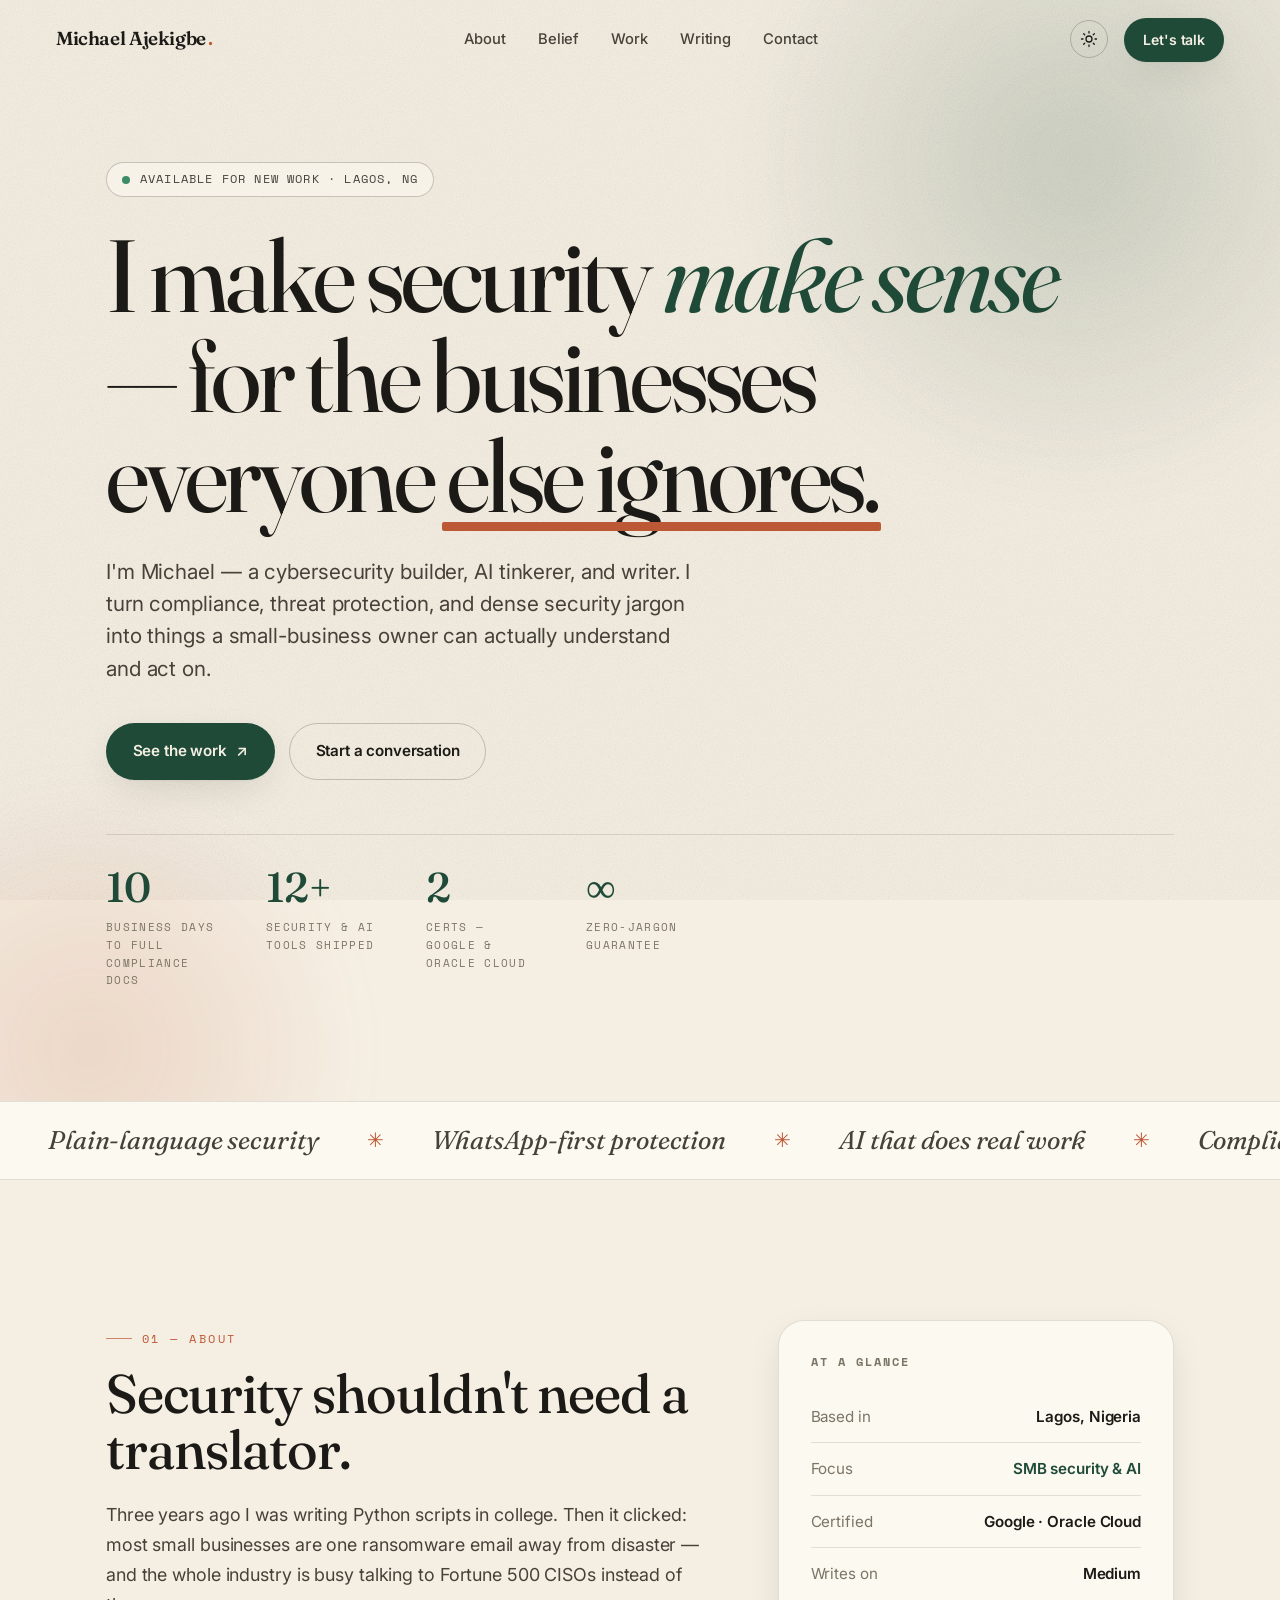
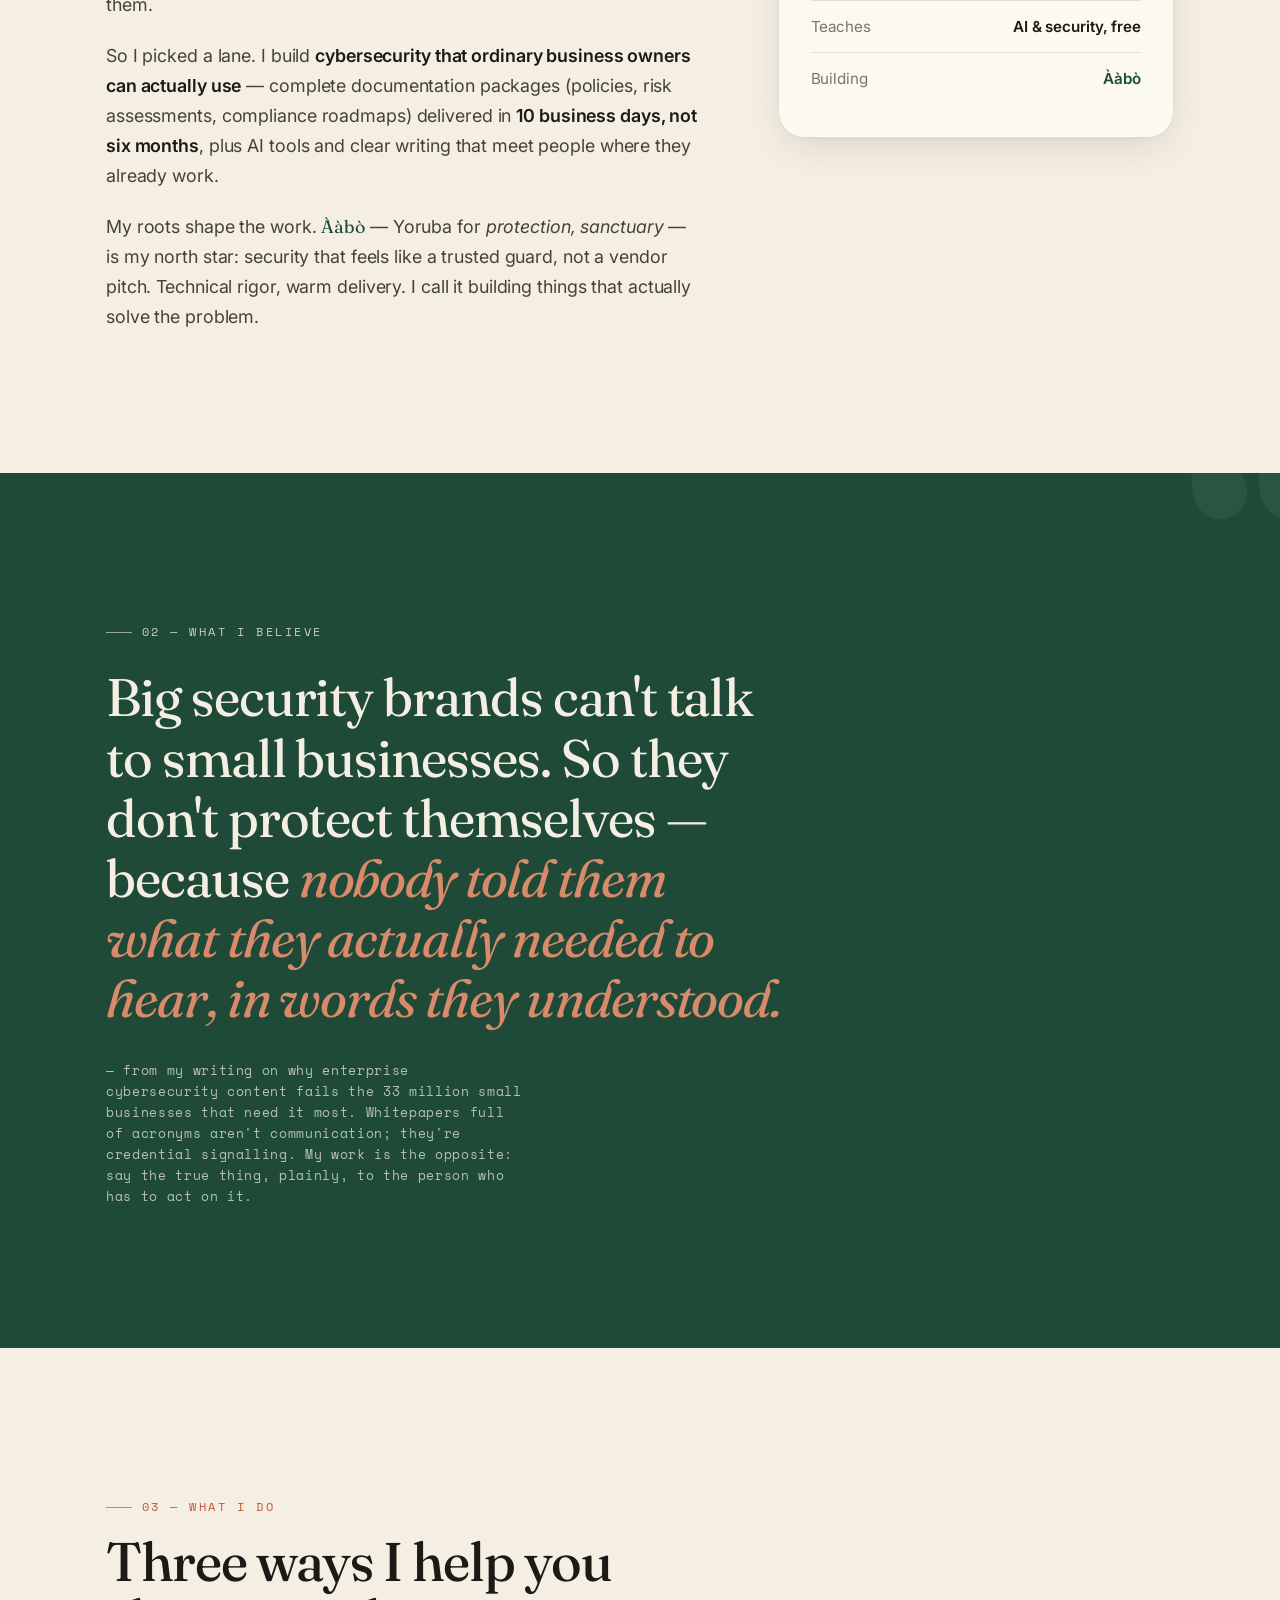
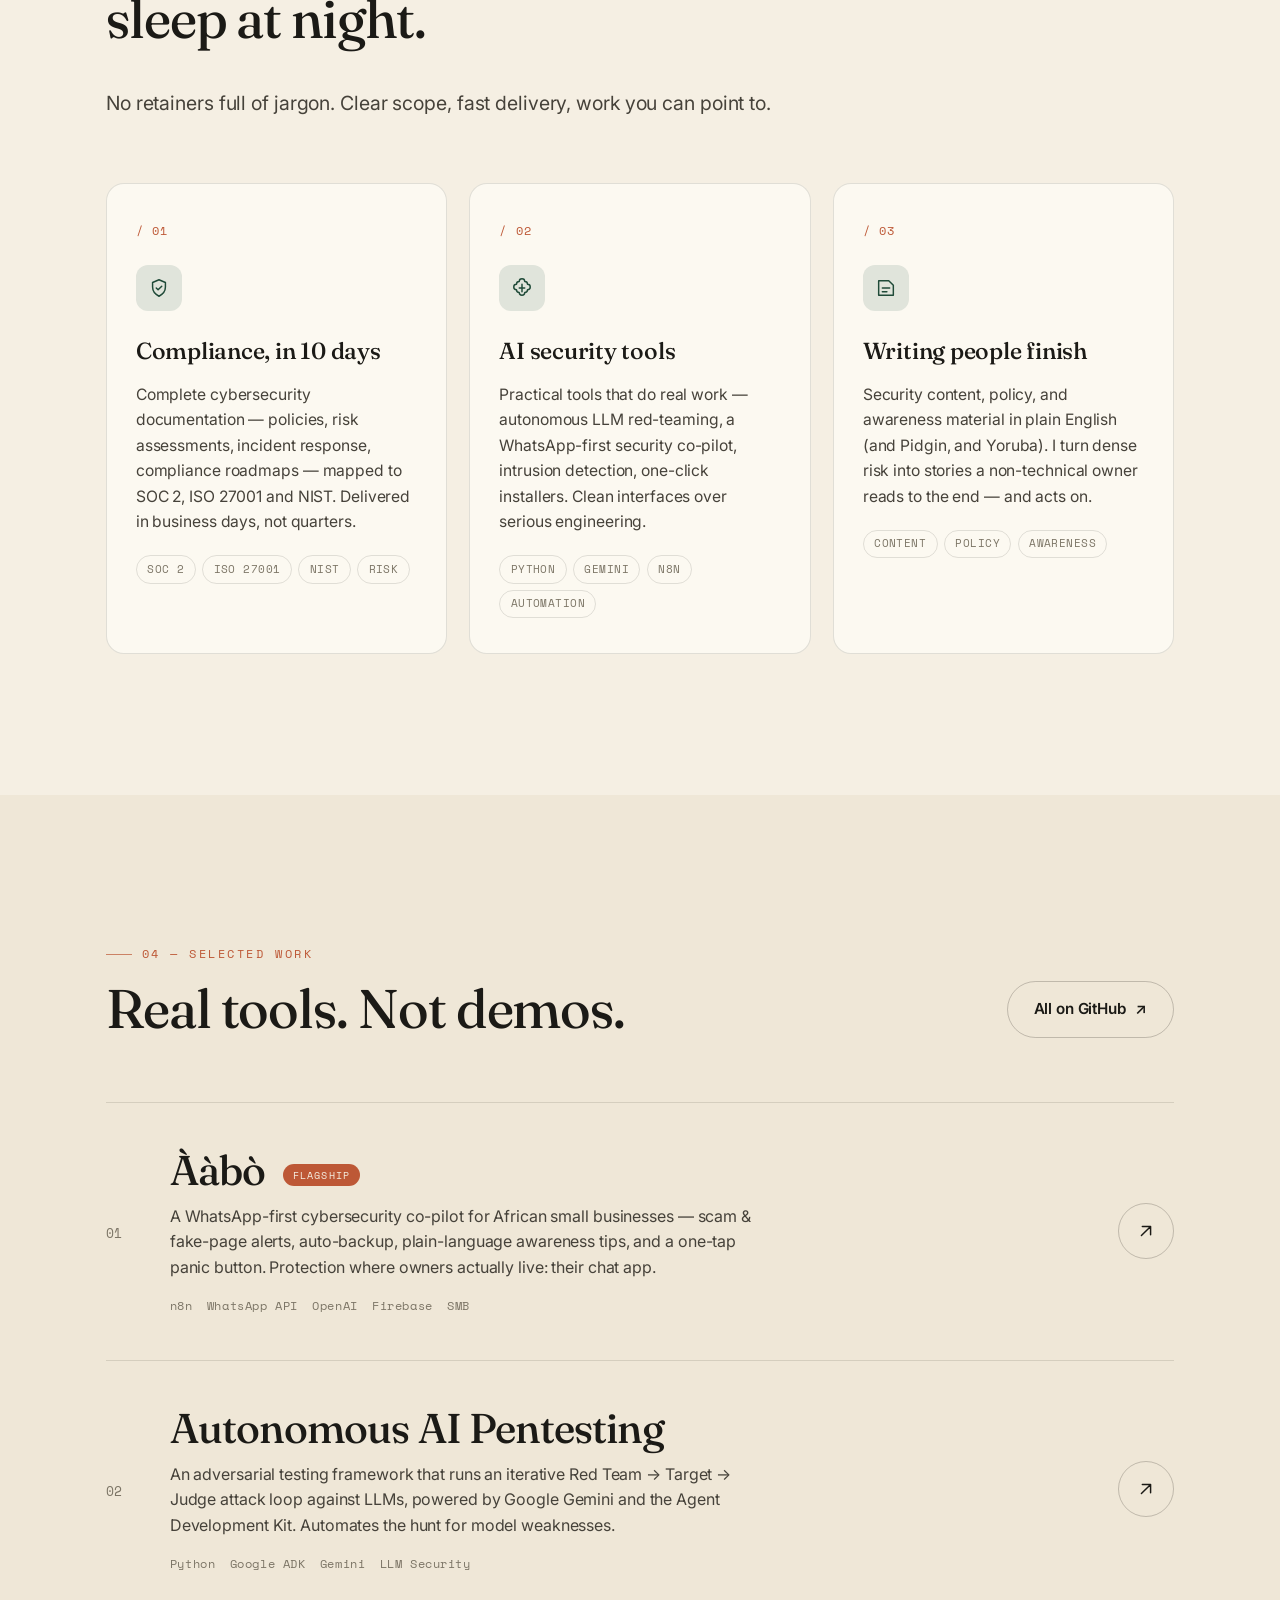
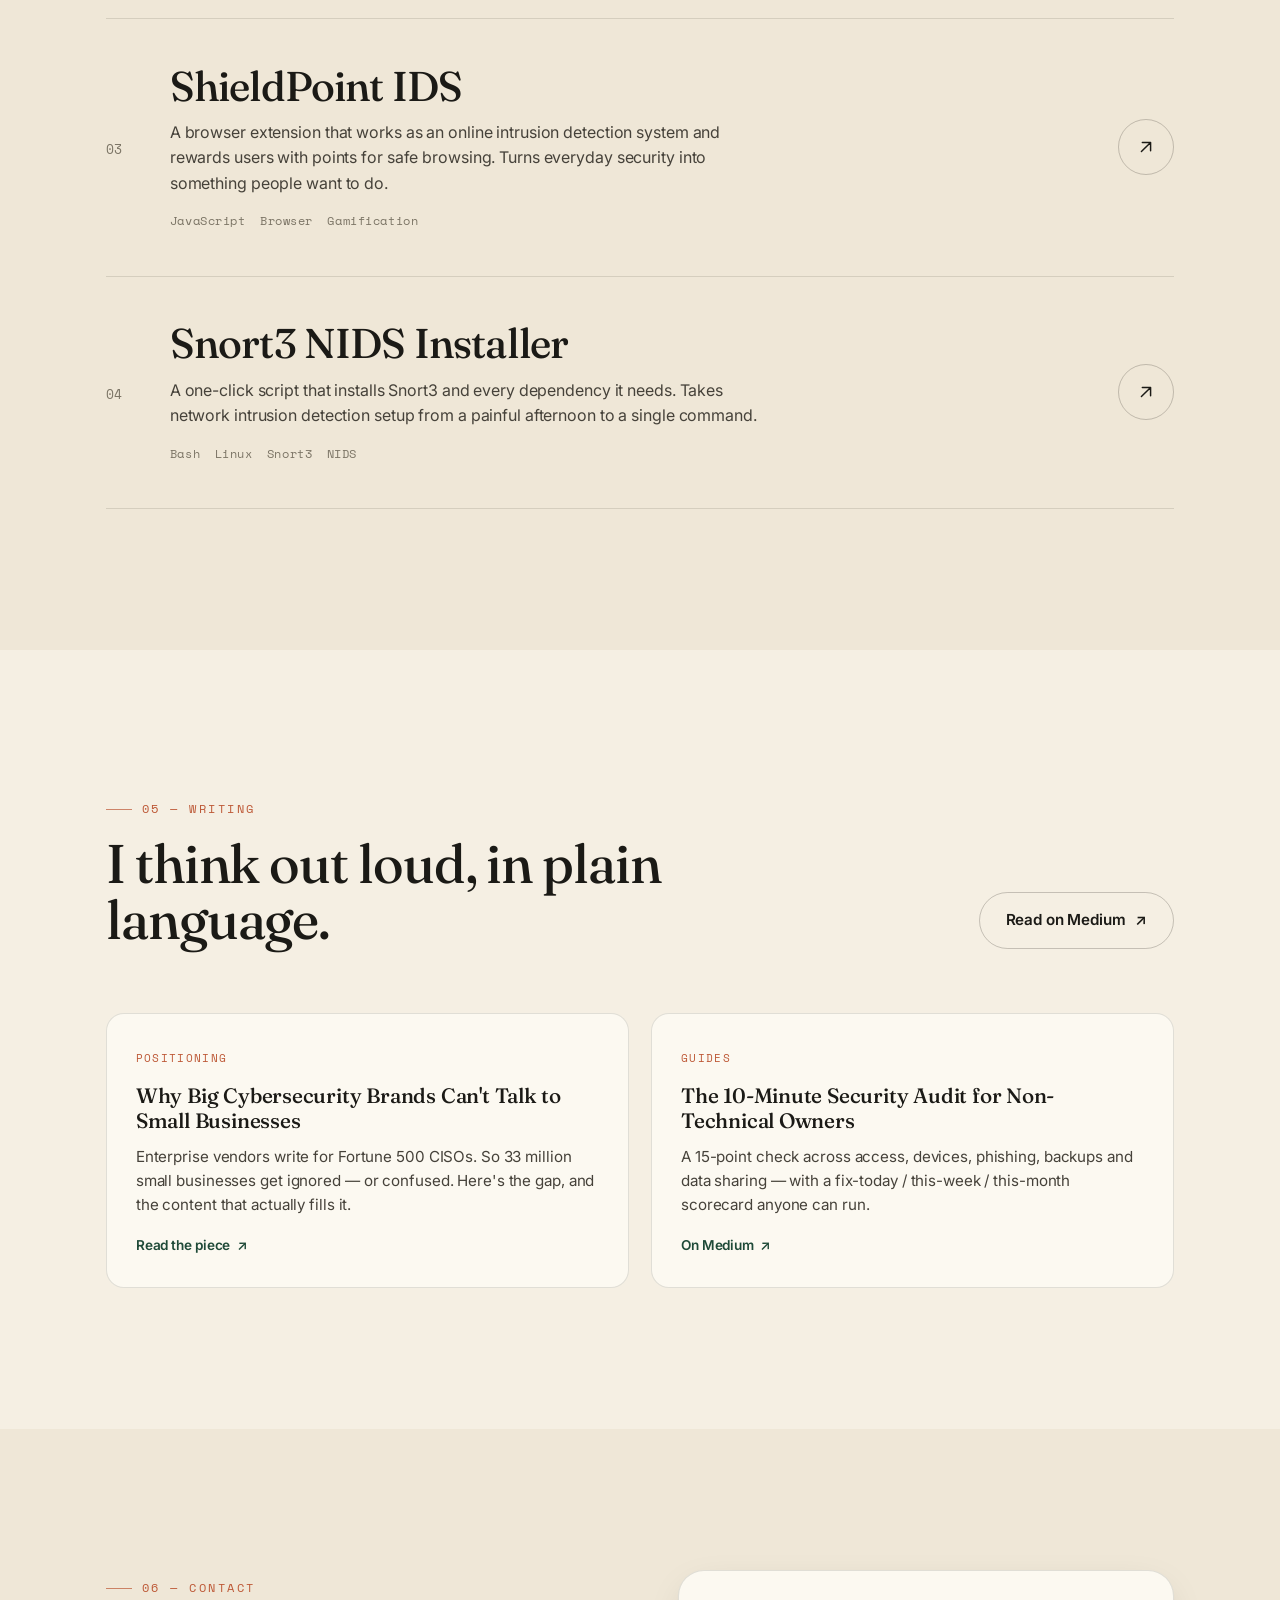
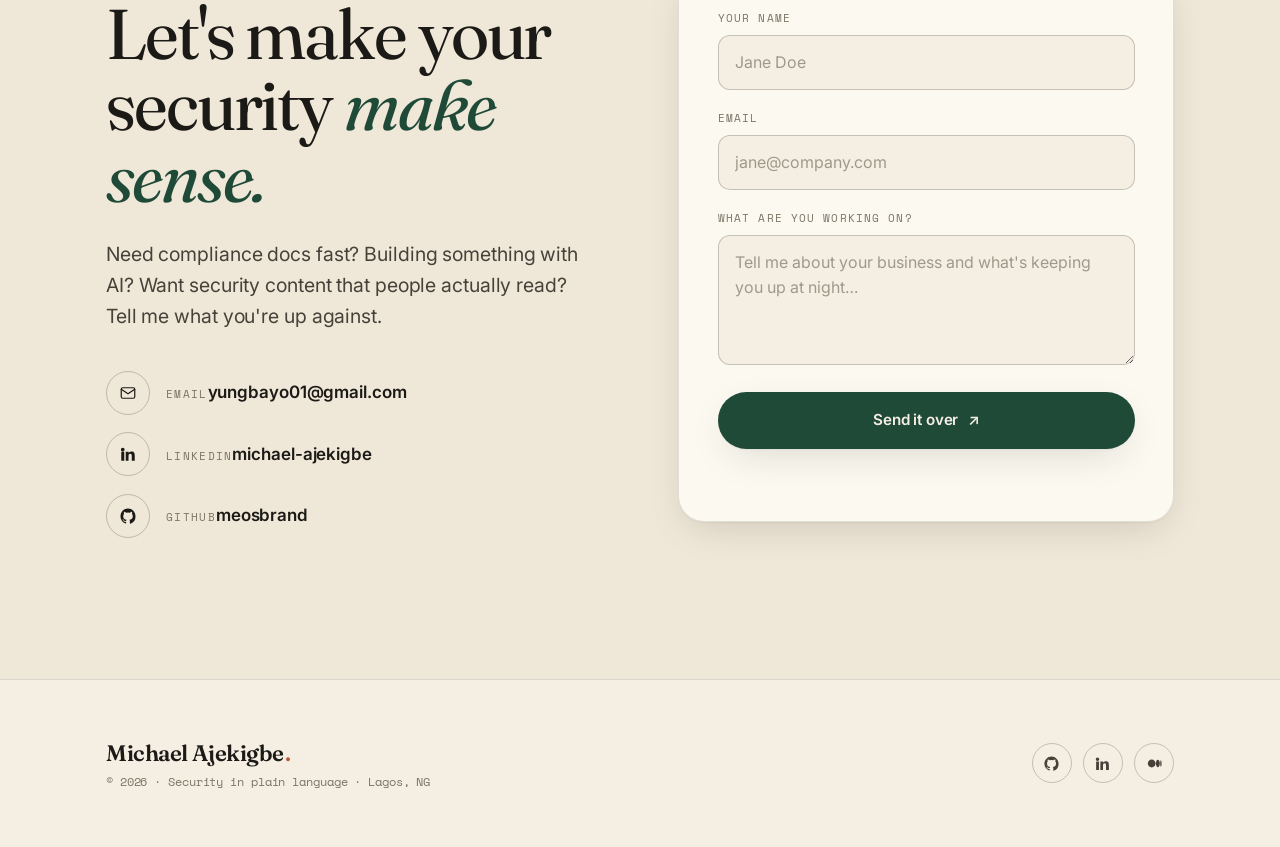
==== index.html @ 023e8a2b "Redesign: warm editorial "security in plain language" Rebuild the portfolio around real positioning " ====
<!DOCTYPE html>
<html lang="en">
<head>
    <meta charset="utf-8"/>
    <meta name="viewport" content="width=device-width, initial-scale=1.0"/>
    <title>Michael Ajekigbe — Cybersecurity in plain language</title>
    <meta name="description" content="Michael Ajekigbe makes cybersecurity make sense for the small businesses big vendors ignore. Compliance in 10 days, AI security tools, and security writing people actually read."/>
    <meta name="author" content="Michael Ajekigbe"/>

    <meta property="og:type" content="website"/>
    <meta property="og:title" content="Michael Ajekigbe — Cybersecurity in plain language"/>
    <meta property="og:description" content="I make security make sense for the businesses big vendors ignore — compliance, AI tools, and writing without the jargon."/>

    <link rel="icon" type="image/svg+xml" href="favicon.svg"/>
    <link rel="preconnect" href="https://fonts.googleapis.com"/>
    <link rel="preconnect" href="https://fonts.gstatic.com" crossorigin/>
    <link href="https://fonts.googleapis.com/css2?family=Fraunces:ital,opsz,wght@0,9..144,400..600;1,9..144,400..600&family=Inter:wght@400;500;600;700&family=Space+Mono:wght@400;700&display=swap" rel="stylesheet"/>
    <link rel="stylesheet" href="index.css"/>
</head>
<body>

<div class="progress" id="progress"></div>

<!-- ================= NAV ================= -->
<header class="nav" id="nav">
    <a class="brand" href="#top">Michael Ajekigbe<span class="dot">.</span></a>

    <nav class="nav-links">
        <a href="#about">About</a>
        <a href="#belief">Belief</a>
        <a href="#work">Work</a>
        <a href="#writing">Writing</a>
        <a href="#contact">Contact</a>
    </nav>

    <div class="nav-right">
        <button class="theme-toggle" id="themeToggle" aria-label="Toggle color theme">
            <svg class="sun" viewBox="0 0 24 24" fill="none" stroke="currentColor" stroke-width="1.7" stroke-linecap="round"><circle cx="12" cy="12" r="4"/><path d="M12 2v2M12 20v2M4.9 4.9l1.4 1.4M17.7 17.7l1.4 1.4M2 12h2M20 12h2M4.9 19.1l1.4-1.4M17.7 6.3l1.4-1.4"/></svg>
            <svg class="moon" viewBox="0 0 24 24" fill="none" stroke="currentColor" stroke-width="1.7" stroke-linecap="round" stroke-linejoin="round"><path d="M21 12.8A9 9 0 1 1 11.2 3a7 7 0 0 0 9.8 9.8z"/></svg>
        </button>
        <a class="btn btn--primary nav-cta" href="#contact">Let's talk</a>
        <button class="burger" id="burger" aria-label="Open menu">
            <svg viewBox="0 0 24 24" fill="none" stroke="currentColor" stroke-width="1.8" stroke-linecap="round"><path d="M4 7h16M4 12h16M4 17h16"/></svg>
        </button>
    </div>
</header>

<!-- ================= MOBILE MENU ================= -->
<div class="mobile-menu" id="mobileMenu">
    <div class="mm-top">
        <span class="brand">Michael Ajekigbe<span class="dot">.</span></span>
        <button class="close-menu" id="closeMenu" aria-label="Close menu">
            <svg viewBox="0 0 24 24" fill="none" stroke="currentColor" stroke-width="1.8" stroke-linecap="round"><path d="M6 6l12 12M18 6L6 18"/></svg>
        </button>
    </div>
    <nav>
        <a href="#about"><span class="n">01</span> About</a>
        <a href="#belief"><span class="n">02</span> Belief</a>
        <a href="#work"><span class="n">03</span> Work</a>
        <a href="#writing"><span class="n">04</span> Writing</a>
        <a href="#contact"><span class="n">05</span> Contact</a>
    </nav>
    <div class="mm-foot">
        <a href="https://github.com/meosbrand" target="_blank" rel="noopener">GitHub</a>
        <a href="https://www.linkedin.com/in/michael-ajekigbe/" target="_blank" rel="noopener">LinkedIn</a>
        <a href="https://medium.com/@yungbayo01" target="_blank" rel="noopener">Medium</a>
    </div>
</div>

<main id="top">

    <!-- ================= HERO ================= -->
    <section class="hero">
        <div class="hero-glow"></div>
        <div class="hero-glow two"></div>
        <div class="wrap">
            <span class="hero-badge reveal in"><span class="live"></span> Available for new work · Lagos, NG</span>

            <h1 class="reveal in d1">
                I make security <em>make&nbsp;sense</em> — for the businesses everyone <span class="u">else ignores.</span>
            </h1>

            <p class="hero-sub reveal in d2">
                I'm Michael — a cybersecurity builder, AI tinkerer, and writer. I turn
                compliance, threat protection, and dense security jargon into things a
                small-business owner can actually understand and act on.
            </p>

            <div class="hero-actions reveal in d3">
                <a class="btn btn--primary" href="#work">See the work <span class="ar">↗</span></a>
                <a class="btn btn--ghost" href="#contact">Start a conversation</a>
            </div>

            <div class="hero-meta reveal in d4">
                <div class="stat"><div class="num">10</div><div class="lbl">Business days to full compliance docs</div></div>
                <div class="stat"><div class="num">12+</div><div class="lbl">Security &amp; AI tools shipped</div></div>
                <div class="stat"><div class="num">2</div><div class="lbl">Certs — Google &amp; Oracle Cloud</div></div>
                <div class="stat"><div class="num">∞</div><div class="lbl">Zero-jargon guarantee</div></div>
            </div>
        </div>
    </section>

    <!-- ================= MARQUEE ================= -->
    <div class="marquee" aria-hidden="true">
        <div class="marquee-track">
            <span>Plain-language security</span>
            <span>WhatsApp-first protection</span>
            <span>AI that does real work</span>
            <span>Compliance without the fear</span>
            <span>Built for the hustle</span>
            <span>Plain-language security</span>
            <span>WhatsApp-first protection</span>
            <span>AI that does real work</span>
            <span>Compliance without the fear</span>
            <span>Built for the hustle</span>
        </div>
    </div>

    <!-- ================= ABOUT ================= -->
    <section class="section" id="about">
        <div class="wrap">
            <div class="about-grid">
                <div class="about-body reveal">
                    <span class="eyebrow">01 — About</span>
                    <h2 class="h-sec">Security shouldn't need a translator.</h2>
                    <p>
                        Three years ago I was writing Python scripts in college. Then it clicked:
                        most small businesses are one ransomware email away from disaster — and
                        the whole industry is busy talking to Fortune 500 CISOs instead of them.
                    </p>
                    <p>
                        So I picked a lane. I build <strong>cybersecurity that ordinary business
                        owners can actually use</strong> — complete documentation packages
                        (policies, risk assessments, compliance roadmaps) delivered in
                        <strong>10 business days, not six months</strong>, plus AI tools and clear
                        writing that meet people where they already work.
                    </p>
                    <p>
                        My roots shape the work. <span class="drop text-green">Ààbò</span> — Yoruba for
                        <em>protection, sanctuary</em> — is my north star: security that feels like a
                        trusted guard, not a vendor pitch. Technical rigor, warm delivery. I call it
                        building things that actually solve the problem.
                    </p>
                </div>

                <aside class="about-card reveal d1">
                    <h3>At a glance</h3>
                    <ul>
                        <li><span class="k">Based in</span><span class="v">Lagos, Nigeria</span></li>
                        <li><span class="k">Focus</span><span class="v accent">SMB security &amp; AI</span></li>
                        <li><span class="k">Certified</span><span class="v">Google · Oracle Cloud</span></li>
                        <li><span class="k">Writes on</span><span class="v">Medium</span></li>
                        <li><span class="k">Teaches</span><span class="v">AI &amp; security, free</span></li>
                        <li><span class="k">Building</span><span class="v accent">Ààbò</span></li>
                    </ul>
                </aside>
            </div>
        </div>
    </section>

    <!-- ================= BELIEF / MANIFESTO ================= -->
    <section class="section manifesto" id="belief">
        <span class="mark" aria-hidden="true">“</span>
        <div class="wrap reveal">
            <span class="eyebrow">02 — What I believe</span>
            <blockquote>
                Big security brands can't talk to small businesses. So they don't
                protect themselves — because <em>nobody told them what they actually
                needed to hear, in words they understood.</em>
            </blockquote>
            <p class="attrib">
                — from my writing on why enterprise cybersecurity content fails the 33 million
                small businesses that need it most. Whitepapers full of acronyms aren't
                communication; they're credential signalling. My work is the opposite: say the
                true thing, plainly, to the person who has to act on it.
            </p>
        </div>
    </section>

    <!-- ================= SERVICES ================= -->
    <section class="section" id="services">
        <div class="wrap">
            <div class="sec-head reveal">
                <div>
                    <span class="eyebrow">03 — What I do</span>
                    <h2 class="h-sec">Three ways I help you sleep at night.</h2>
                </div>
                <p class="lead">No retainers full of jargon. Clear scope, fast delivery, work you can point to.</p>
            </div>

            <div class="services">
                <article class="svc reveal">
                    <span class="idx">/ 01</span>
                    <div class="ic"><svg viewBox="0 0 24 24" fill="none" stroke="currentColor" stroke-width="1.6" stroke-linecap="round" stroke-linejoin="round"><path d="M12 3l7 3v5c0 4.5-3 8-7 10-4-2-7-5.5-7-10V6z"/><path d="M9 12l2 2 4-4"/></svg></div>
                    <h3>Compliance, in 10 days</h3>
                    <p>Complete cybersecurity documentation — policies, risk assessments, incident response, compliance roadmaps — mapped to SOC 2, ISO 27001 and NIST. Delivered in business days, not quarters.</p>
                    <div class="tags"><span class="tag">SOC 2</span><span class="tag">ISO 27001</span><span class="tag">NIST</span><span class="tag">Risk</span></div>
                </article>

                <article class="svc reveal d1">
                    <span class="idx">/ 02</span>
                    <div class="ic"><svg viewBox="0 0 24 24" fill="none" stroke="currentColor" stroke-width="1.6" stroke-linecap="round" stroke-linejoin="round"><path d="M12 2a3 3 0 0 0-3 3 3 3 0 0 0-3 3 3 3 0 0 0 0 6 3 3 0 0 0 3 3 3 3 0 0 0 6 0 3 3 0 0 0 3-3 3 3 0 0 0 0-6 3 3 0 0 0-3-3 3 3 0 0 0-3-3z"/><path d="M12 8v8M9 12h6"/></svg></div>
                    <h3>AI security tools</h3>
                    <p>Practical tools that do real work — autonomous LLM red-teaming, a WhatsApp-first security co-pilot, intrusion detection, one-click installers. Clean interfaces over serious engineering.</p>
                    <div class="tags"><span class="tag">Python</span><span class="tag">Gemini</span><span class="tag">n8n</span><span class="tag">Automation</span></div>
                </article>

                <article class="svc reveal d2">
                    <span class="idx">/ 03</span>
                    <div class="ic"><svg viewBox="0 0 24 24" fill="none" stroke="currentColor" stroke-width="1.6" stroke-linecap="round" stroke-linejoin="round"><path d="M4 4h11l5 5v11a0 0 0 0 1 0 0H4z"/><path d="M8 12h8M8 16h5"/></svg></div>
                    <h3>Writing people finish</h3>
                    <p>Security content, policy, and awareness material in plain English (and Pidgin, and Yoruba). I turn dense risk into stories a non-technical owner reads to the end — and acts on.</p>
                    <div class="tags"><span class="tag">Content</span><span class="tag">Policy</span><span class="tag">Awareness</span></div>
                </article>
            </div>
        </div>
    </section>

    <!-- ================= WORK ================= -->
    <section class="section section--alt" id="work">
        <div class="wrap">
            <div class="sec-head reveal">
                <div>
                    <span class="eyebrow">04 — Selected work</span>
                    <h2 class="h-sec">Real tools. Not demos.</h2>
                </div>
                <a class="btn btn--ghost" href="https://github.com/meosbrand" target="_blank" rel="noopener">All on GitHub <span class="ar">↗</span></a>
            </div>

            <div class="work-list">
                <a class="work reveal" href="https://github.com/meosbrand/Aabo" target="_blank" rel="noopener">
                    <div class="w-idx">01</div>
                    <div>
                        <div class="w-title">Ààbò <span class="flag">Flagship</span></div>
                        <p class="w-desc">A WhatsApp-first cybersecurity co-pilot for African small businesses — scam &amp; fake-page alerts, auto-backup, plain-language awareness tips, and a one-tap panic button. Protection where owners actually live: their chat app.</p>
                        <div class="w-tech"><span>n8n</span><span>WhatsApp API</span><span>OpenAI</span><span>Firebase</span><span>SMB</span></div>
                    </div>
                    <div class="w-go"><svg viewBox="0 0 24 24" fill="none" stroke="currentColor" stroke-width="1.6" stroke-linecap="round" stroke-linejoin="round"><path d="M7 17L17 7M8 7h9v9"/></svg></div>
                </a>

                <a class="work reveal" href="https://github.com/meosbrand/autonomous-ai-pentesting-tool" target="_blank" rel="noopener">
                    <div class="w-idx">02</div>
                    <div>
                        <div class="w-title">Autonomous AI Pentesting</div>
                        <p class="w-desc">An adversarial testing framework that runs an iterative Red Team → Target → Judge attack loop against LLMs, powered by Google Gemini and the Agent Development Kit. Automates the hunt for model weaknesses.</p>
                        <div class="w-tech"><span>Python</span><span>Google ADK</span><span>Gemini</span><span>LLM Security</span></div>
                    </div>
                    <div class="w-go"><svg viewBox="0 0 24 24" fill="none" stroke="currentColor" stroke-width="1.6" stroke-linecap="round" stroke-linejoin="round"><path d="M7 17L17 7M8 7h9v9"/></svg></div>
                </a>

                <a class="work reveal" href="https://github.com/meosbrand/ShieldPoint" target="_blank" rel="noopener">
                    <div class="w-idx">03</div>
                    <div>
                        <div class="w-title">ShieldPoint IDS</div>
                        <p class="w-desc">A browser extension that works as an online intrusion detection system and rewards users with points for safe browsing. Turns everyday security into something people want to do.</p>
                        <div class="w-tech"><span>JavaScript</span><span>Browser</span><span>Gamification</span></div>
                    </div>
                    <div class="w-go"><svg viewBox="0 0 24 24" fill="none" stroke="currentColor" stroke-width="1.6" stroke-linecap="round" stroke-linejoin="round"><path d="M7 17L17 7M8 7h9v9"/></svg></div>
                </a>

                <a class="work reveal" href="https://github.com/meosbrand/Snort3-installer-NIDS-" target="_blank" rel="noopener">
                    <div class="w-idx">04</div>
                    <div>
                        <div class="w-title">Snort3 NIDS Installer</div>
                        <p class="w-desc">A one-click script that installs Snort3 and every dependency it needs. Takes network intrusion detection setup from a painful afternoon to a single command.</p>
                        <div class="w-tech"><span>Bash</span><span>Linux</span><span>Snort3</span><span>NIDS</span></div>
                    </div>
                    <div class="w-go"><svg viewBox="0 0 24 24" fill="none" stroke="currentColor" stroke-width="1.6" stroke-linecap="round" stroke-linejoin="round"><path d="M7 17L17 7M8 7h9v9"/></svg></div>
                </a>
            </div>
        </div>
    </section>

    <!-- ================= WRITING ================= -->
    <section class="section" id="writing">
        <div class="wrap">
            <div class="sec-head reveal">
                <div>
                    <span class="eyebrow">05 — Writing</span>
                    <h2 class="h-sec">I think out loud, in plain language.</h2>
                </div>
                <a class="btn btn--ghost" href="https://medium.com/@yungbayo01" target="_blank" rel="noopener">Read on Medium <span class="ar">↗</span></a>
            </div>

            <div class="writing">
                <a class="post reveal" href="https://medium.com/@yungbayo01" target="_blank" rel="noopener">
                    <span class="cat">Positioning</span>
                    <h3>Why Big Cybersecurity Brands Can't Talk to Small Businesses</h3>
                    <p>Enterprise vendors write for Fortune 500 CISOs. So 33 million small businesses get ignored — or confused. Here's the gap, and the content that actually fills it.</p>
                    <span class="more">Read the piece <span class="ar">↗</span></span>
                </a>

                <a class="post reveal d1" href="https://medium.com/@yungbayo01" target="_blank" rel="noopener">
                    <span class="cat">Guides</span>
                    <h3>The 10-Minute Security Audit for Non-Technical Owners</h3>
                    <p>A 15-point check across access, devices, phishing, backups and data sharing — with a fix-today / this-week / this-month scorecard anyone can run.</p>
                    <span class="more">On Medium <span class="ar">↗</span></span>
                </a>
            </div>
        </div>
    </section>

    <!-- ================= CONTACT ================= -->
    <section class="section section--alt contact" id="contact">
        <div class="wrap">
            <div class="contact-grid">
                <div class="reveal">
                    <span class="eyebrow">06 — Contact</span>
                    <h2>Let's make your security <em>make sense.</em></h2>
                    <p class="lead">Need compliance docs fast? Building something with AI? Want security content that people actually read? Tell me what you're up against.</p>

                    <div class="contact-links">
                        <a href="mailto:yungbayo01@gmail.com">
                            <span class="ic"><svg viewBox="0 0 24 24" fill="none" stroke="currentColor" stroke-width="1.6" stroke-linecap="round" stroke-linejoin="round"><rect x="3" y="5" width="18" height="14" rx="2"/><path d="M3 7l9 6 9-6"/></svg></span>
                            <span class="meta"><span class="k">Email</span><span class="v">yungbayo01@gmail.com</span></span>
                        </a>
                        <a href="https://www.linkedin.com/in/michael-ajekigbe/" target="_blank" rel="noopener">
                            <span class="ic"><svg viewBox="0 0 24 24" fill="currentColor"><path d="M4.98 3.5a2.5 2.5 0 1 1 0 5 2.5 2.5 0 0 1 0-5zM3 9h4v12H3zM9 9h3.8v1.7h.05c.53-1 1.83-2.05 3.77-2.05C20.5 8.65 21 11 21 14.1V21h-4v-6.1c0-1.45-.03-3.3-2-3.3-2 0-2.3 1.57-2.3 3.2V21H9z"/></svg></span>
                            <span class="meta"><span class="k">LinkedIn</span><span class="v">michael-ajekigbe</span></span>
                        </a>
                        <a href="https://github.com/meosbrand" target="_blank" rel="noopener">
                            <span class="ic"><svg viewBox="0 0 24 24" fill="currentColor"><path d="M12 2C6.48 2 2 6.58 2 12.25c0 4.53 2.87 8.37 6.84 9.73.5.1.68-.22.68-.49v-1.7c-2.78.62-3.37-1.22-3.37-1.22-.46-1.18-1.11-1.5-1.11-1.5-.91-.64.07-.62.07-.62 1 .07 1.53 1.06 1.53 1.06.9 1.57 2.35 1.12 2.92.86.09-.66.35-1.12.63-1.38-2.22-.26-4.55-1.14-4.55-5.06 0-1.12.39-2.03 1.03-2.75-.1-.26-.45-1.3.1-2.71 0 0 .84-.28 2.75 1.05a9.4 9.4 0 0 1 5 0c1.91-1.33 2.75-1.05 2.75-1.05.55 1.41.2 2.45.1 2.71.64.72 1.03 1.63 1.03 2.75 0 3.93-2.34 4.79-4.57 5.05.36.32.68.94.68 1.9v2.82c0 .27.18.6.69.49A10.26 10.26 0 0 0 22 12.25C22 6.58 17.52 2 12 2z"/></svg></span>
                            <span class="meta"><span class="k">GitHub</span><span class="v">meosbrand</span></span>
                        </a>
                    </div>
                </div>

                <form class="form reveal d1" id="contactForm" action="https://formsubmit.co/yungbayo01@gmail.com" method="POST">
                    <input type="hidden" name="_captcha" value="false"/>
                    <input type="hidden" name="_template" value="table"/>
                    <input type="hidden" name="_subject" value="New message from your portfolio"/>
                    <input type="text" name="_honey" class="hp" tabindex="-1" autocomplete="off"/>

                    <div class="field">
                        <label for="name">Your name</label>
                        <input id="name" name="name" type="text" placeholder="Jane Doe" required/>
                    </div>
                    <div class="field">
                        <label for="email">Email</label>
                        <input id="email" name="email" type="email" placeholder="jane@company.com" required/>
                    </div>
                    <div class="field">
                        <label for="message">What are you working on?</label>
                        <textarea id="message" name="message" placeholder="Tell me about your business and what's keeping you up at night…" required></textarea>
                    </div>
                    <button class="btn btn--primary" type="submit">Send it over <span class="ar">↗</span></button>
                    <p class="form-status" id="formStatus"></p>
                </form>
            </div>
        </div>
    </section>
</main>

<!-- ================= FOOTER ================= -->
<footer class="footer">
    <div class="wrap footer-grid">
        <div>
            <a class="brand" href="#top">Michael Ajekigbe<span class="dot">.</span></a>
            <p class="copy">© 2026 · Security in plain language · Lagos, NG</p>
        </div>
        <div class="socials">
            <a href="https://github.com/meosbrand" target="_blank" rel="noopener" aria-label="GitHub"><svg viewBox="0 0 24 24" fill="currentColor"><path d="M12 2C6.48 2 2 6.58 2 12.25c0 4.53 2.87 8.37 6.84 9.73.5.1.68-.22.68-.49v-1.7c-2.78.62-3.37-1.22-3.37-1.22-.46-1.18-1.11-1.5-1.11-1.5-.91-.64.07-.62.07-.62 1 .07 1.53 1.06 1.53 1.06.9 1.57 2.35 1.12 2.92.86.09-.66.35-1.12.63-1.38-2.22-.26-4.55-1.14-4.55-5.06 0-1.12.39-2.03 1.03-2.75-.1-.26-.45-1.3.1-2.71 0 0 .84-.28 2.75 1.05a9.4 9.4 0 0 1 5 0c1.91-1.33 2.75-1.05 2.75-1.05.55 1.41.2 2.45.1 2.71.64.72 1.03 1.63 1.03 2.75 0 3.93-2.34 4.79-4.57 5.05.36.32.68.94.68 1.9v2.82c0 .27.18.6.69.49A10.26 10.26 0 0 0 22 12.25C22 6.58 17.52 2 12 2z"/></svg></a>
            <a href="https://www.linkedin.com/in/michael-ajekigbe/" target="_blank" rel="noopener" aria-label="LinkedIn"><svg viewBox="0 0 24 24" fill="currentColor"><path d="M4.98 3.5a2.5 2.5 0 1 1 0 5 2.5 2.5 0 0 1 0-5zM3 9h4v12H3zM9 9h3.8v1.7h.05c.53-1 1.83-2.05 3.77-2.05C20.5 8.65 21 11 21 14.1V21h-4v-6.1c0-1.45-.03-3.3-2-3.3-2 0-2.3 1.57-2.3 3.2V21H9z"/></svg></a>
            <a href="https://medium.com/@yungbayo01" target="_blank" rel="noopener" aria-label="Medium"><svg viewBox="0 0 24 24" fill="currentColor"><path d="M13.54 12c0 3.04-2.46 5.5-5.49 5.5S2.56 15.04 2.56 12s2.46-5.5 5.49-5.5S13.54 8.96 13.54 12zM19.5 12c0 2.86-1.23 5.18-2.74 5.18S14.02 14.86 14.02 12s1.23-5.18 2.74-5.18S19.5 9.14 19.5 12zM22 12c0 2.56-.43 4.64-.97 4.64S20.06 14.56 20.06 12s.43-4.64.97-4.64S22 9.44 22 12z"/></svg></a>
        </div>
    </div>
</footer>

<script src="script.js"></script>
</body>
</html>
---- index.css ----
/* =========================================================
   Michael Ajekigbe — Portfolio
   "Security in plain language."
   Warm editorial design system. Zero dependencies.
   ========================================================= */

/* ---------- Design tokens ---------- */
:root {
    /* Warm paper (light) — default */
    --bg:          #f5efe3;
    --bg-2:        #efe7d7;
    --surface:     #fcf9f1;
    --surface-2:   #f8f2e6;
    --ink:         #1b1a16;
    --ink-soft:    #46423a;
    --muted:       #7c7566;
    --line:        rgba(27, 26, 22, 0.12);
    --line-strong: rgba(27, 26, 22, 0.22);

    --green:       #1f4a38;   /* deep pine — safety / growth */
    --green-2:     #2f6b4f;
    --green-bright:#3c8a66;
    --clay:        #bd5836;   /* terracotta — warmth / roots */
    --clay-soft:   #d98a6b;
    --gold:        #b48a2e;

    --on-green:    #f5efe3;
    --shadow:      0 1px 2px rgba(27,26,22,.04), 0 12px 40px -12px rgba(27,26,22,.18);
    --shadow-lg:   0 2px 4px rgba(27,26,22,.05), 0 30px 60px -20px rgba(27,26,22,.28);

    --max:         1180px;
    --gutter:      clamp(1.15rem, 5vw, 3.5rem);
    --radius:      18px;
    --radius-lg:   26px;

    --font-display: "Fraunces", "Georgia", serif;
    --font-body:    "Inter", system-ui, -apple-system, sans-serif;
    --font-mono:    "Space Mono", "SFMono-Regular", ui-monospace, monospace;

    --ease: cubic-bezier(.22, 1, .36, 1);
    color-scheme: light;
}

:root[data-theme="dark"] {
    --bg:          #14130f;
    --bg-2:        #1a1814;
    --surface:     #1e1b16;
    --surface-2:   #232019;
    --ink:         #f2ede1;
    --ink-soft:    #d3ccbc;
    --muted:       #9c937f;
    --line:        rgba(242, 237, 225, 0.13);
    --line-strong: rgba(242, 237, 225, 0.24);

    --green:       #6fbe97;
    --green-2:     #58a882;
    --green-bright:#82d2a8;
    --clay:        #e08a63;
    --clay-soft:   #eaa587;
    --gold:        #d8b25a;

    --on-green:    #10231a;
    --shadow:      0 1px 2px rgba(0,0,0,.4), 0 16px 44px -14px rgba(0,0,0,.7);
    --shadow-lg:   0 2px 6px rgba(0,0,0,.5), 0 40px 70px -22px rgba(0,0,0,.8);
    color-scheme: dark;
}

@media (prefers-color-scheme: dark) {
    :root:not([data-theme="light"]) {
        --bg:          #14130f;
        --bg-2:        #1a1814;
        --surface:     #1e1b16;
        --surface-2:   #232019;
        --ink:         #f2ede1;
        --ink-soft:    #d3ccbc;
        --muted:       #9c937f;
        --line:        rgba(242, 237, 225, 0.13);
        --line-strong: rgba(242, 237, 225, 0.24);
        --green:       #6fbe97;
        --green-2:     #58a882;
        --green-bright:#82d2a8;
        --clay:        #e08a63;
        --clay-soft:   #eaa587;
        --gold:        #d8b25a;
        --on-green:    #10231a;
        --shadow:      0 1px 2px rgba(0,0,0,.4), 0 16px 44px -14px rgba(0,0,0,.7);
        --shadow-lg:   0 2px 6px rgba(0,0,0,.5), 0 40px 70px -22px rgba(0,0,0,.8);
        color-scheme: dark;
    }
}

/* ---------- Reset ---------- */
*, *::before, *::after { box-sizing: border-box; }
* { margin: 0; }
html { scroll-behavior: smooth; -webkit-text-size-adjust: 100%; }
@media (prefers-reduced-motion: reduce) {
    html { scroll-behavior: auto; }
    *, *::before, *::after { animation-duration: .001ms !important; transition-duration: .001ms !important; }
}

body {
    background-color: var(--bg);
    color: var(--ink);
    font-family: var(--font-body);
    font-size: 17px;
    line-height: 1.6;
    letter-spacing: -0.006em;
    overflow-x: hidden;
    -webkit-font-smoothing: antialiased;
    -moz-osx-font-smoothing: grayscale;
    transition: background-color .5s var(--ease), color .5s var(--ease);
}

/* subtle paper grain */
body::before {
    content: "";
    position: fixed;
    inset: 0;
    z-index: 0;
    pointer-events: none;
    opacity: .5;
    background-image: url("data:image/svg+xml,%3Csvg xmlns='http://www.w3.org/2000/svg' width='140' height='140'%3E%3Cfilter id='n'%3E%3CfeTurbulence type='fractalNoise' baseFrequency='0.85' numOctaves='2' stitchTiles='stitch'/%3E%3CfeColorMatrix type='saturate' values='0'/%3E%3C/filter%3E%3Crect width='100%25' height='100%25' filter='url(%23n)' opacity='0.4'/%3E%3C/svg%3E");
    mix-blend-mode: multiply;
}
:root[data-theme="dark"] body::before { mix-blend-mode: screen; opacity: .06; }
@media (prefers-color-scheme: dark) {
    :root:not([data-theme="light"]) body::before { mix-blend-mode: screen; opacity: .06; }
}

img { max-width: 100%; display: block; }
a { color: inherit; text-decoration: none; }
button { font: inherit; cursor: pointer; }
::selection { background: var(--green); color: var(--on-green); }

/* ---------- Layout helpers ---------- */
.wrap { width: 100%; max-width: var(--max); margin-inline: auto; padding-inline: var(--gutter); position: relative; z-index: 1; }
main { position: relative; z-index: 1; }
.section { padding-block: clamp(4.5rem, 11vw, 9rem); position: relative; }
.section--alt { background: var(--bg-2); }

.eyebrow {
    font-family: var(--font-mono);
    font-size: .72rem;
    letter-spacing: .22em;
    text-transform: uppercase;
    color: var(--clay);
    display: inline-flex;
    align-items: center;
    gap: .6rem;
}
.eyebrow::before {
    content: "";
    width: 26px; height: 1px;
    background: currentColor;
    display: inline-block;
    opacity: .7;
}

.h-sec {
    font-family: var(--font-display);
    font-weight: 460;
    font-optical-sizing: auto;
    font-size: clamp(2rem, 4.6vw, 3.4rem);
    line-height: 1.04;
    letter-spacing: -0.02em;
    margin-top: 1.1rem;
    max-width: 18ch;
}
.h-sec em { font-style: italic; color: var(--green); }
.lead { color: var(--ink-soft); font-size: clamp(1.05rem, 1.6vw, 1.22rem); max-width: 56ch; margin-top: 1.4rem; }

.serif { font-family: var(--font-display); font-optical-sizing: auto; }
.text-green { color: var(--green); }
.text-clay { color: var(--clay); }

/* ---------- Buttons ---------- */
.btn {
    display: inline-flex;
    align-items: center;
    gap: .6rem;
    padding: .95rem 1.6rem;
    border-radius: 100px;
    font-weight: 600;
    font-size: .95rem;
    letter-spacing: -0.01em;
    border: 1px solid transparent;
    transition: transform .3s var(--ease), background-color .3s var(--ease), color .3s var(--ease), border-color .3s var(--ease), box-shadow .3s var(--ease);
    will-change: transform;
}
.btn .ar { transition: transform .3s var(--ease); }
.btn:hover .ar { transform: translate(3px, -3px); }
.btn--primary { background: var(--green); color: var(--on-green); box-shadow: var(--shadow); }
.btn--primary:hover { transform: translateY(-3px); box-shadow: var(--shadow-lg); background: var(--green-2); }
.btn--ghost { border-color: var(--line-strong); color: var(--ink); }
.btn--ghost:hover { border-color: var(--green); color: var(--green); transform: translateY(-3px); }

/* ---------- Nav ---------- */
.nav {
    position: fixed;
    inset: 0 0 auto 0;
    z-index: 60;
    display: flex;
    align-items: center;
    justify-content: space-between;
    gap: 1.5rem;
    padding: 1.1rem var(--gutter);
    transition: padding .4s var(--ease), background-color .4s var(--ease), border-color .4s var(--ease), backdrop-filter .4s var(--ease);
    border-bottom: 1px solid transparent;
}
.nav.scrolled {
    padding-block: .7rem;
    background: color-mix(in srgb, var(--bg) 78%, transparent);
    backdrop-filter: blur(14px) saturate(1.4);
    -webkit-backdrop-filter: blur(14px) saturate(1.4);
    border-bottom-color: var(--line);
}
.brand {
    font-family: var(--font-display);
    font-weight: 600;
    font-size: 1.18rem;
    letter-spacing: -0.02em;
    display: inline-flex;
    align-items: baseline;
    gap: .1rem;
}
.brand .dot { color: var(--clay); }
.nav-links { display: flex; align-items: center; gap: 2rem; }
.nav-links a {
    font-size: .92rem;
    font-weight: 500;
    color: var(--ink-soft);
    position: relative;
    padding: .2rem 0;
    transition: color .25s var(--ease);
}
.nav-links a::after {
    content: ""; position: absolute; left: 0; bottom: -2px;
    width: 100%; height: 1.5px; background: var(--green);
    transform: scaleX(0); transform-origin: right; transition: transform .3s var(--ease);
}
.nav-links a:hover { color: var(--ink); }
.nav-links a:hover::after { transform: scaleX(1); transform-origin: left; }

.nav-right { display: flex; align-items: center; gap: 1rem; }
.theme-toggle {
    width: 38px; height: 38px;
    border-radius: 50%;
    border: 1px solid var(--line-strong);
    background: transparent;
    color: var(--ink);
    display: grid; place-items: center;
    transition: transform .3s var(--ease), border-color .3s var(--ease), color .3s var(--ease);
}
.theme-toggle:hover { transform: rotate(18deg); border-color: var(--green); color: var(--green); }
.theme-toggle svg { width: 18px; height: 18px; }
.theme-toggle .moon { display: none; }
:root[data-theme="dark"] .theme-toggle .sun { display: none; }
:root[data-theme="dark"] .theme-toggle .moon { display: block; }
@media (prefers-color-scheme: dark) {
    :root:not([data-theme="light"]) .theme-toggle .sun { display: none; }
    :root:not([data-theme="light"]) .theme-toggle .moon { display: block; }
}

.nav-cta { padding: .6rem 1.15rem; font-size: .88rem; }
.burger { display: none; width: 38px; height: 38px; border: 1px solid var(--line-strong); border-radius: 50%; background: transparent; color: var(--ink); place-items: center; }
.burger svg { width: 20px; height: 20px; }

/* mobile menu */
.mobile-menu {
    position: fixed; inset: 0; z-index: 70;
    background: var(--bg);
    display: flex; flex-direction: column;
    padding: var(--gutter);
    transform: translateY(-100%);
    transition: transform .5s var(--ease);
}
.mobile-menu.open { transform: translateY(0); }
.mobile-menu .mm-top { display: flex; justify-content: space-between; align-items: center; }
.mobile-menu nav { margin-top: auto; margin-bottom: auto; display: flex; flex-direction: column; gap: .3rem; }
.mobile-menu nav a {
    font-family: var(--font-display);
    font-size: clamp(2.2rem, 12vw, 3.6rem);
    font-weight: 460;
    letter-spacing: -0.02em;
    padding: .3rem 0;
    display: flex; align-items: baseline; gap: 1rem;
}
.mobile-menu nav a .n { font-family: var(--font-mono); font-size: .8rem; color: var(--clay); }
.mobile-menu .mm-foot { display: flex; gap: 1.4rem; font-family: var(--font-mono); font-size: .8rem; color: var(--muted); }
.close-menu { width: 42px; height: 42px; border: 1px solid var(--line-strong); border-radius: 50%; background: transparent; color: var(--ink); display: grid; place-items: center; }

/* ---------- Scroll progress ---------- */
.progress { position: fixed; top: 0; left: 0; height: 2px; width: 0; z-index: 80; background: linear-gradient(90deg, var(--green), var(--clay)); }

/* ---------- Hero ---------- */
.hero { position: relative; padding-top: clamp(8rem, 18vh, 12rem); padding-bottom: clamp(4rem, 9vw, 7rem); overflow: hidden; }
.hero-glow {
    position: absolute; z-index: 0; pointer-events: none;
    width: 60vw; height: 60vw; max-width: 720px; max-height: 720px;
    top: -18%; right: -12%;
    background: radial-gradient(circle at center, color-mix(in srgb, var(--green) 34%, transparent), transparent 66%);
    filter: blur(30px);
    opacity: .55;
    animation: float 14s ease-in-out infinite;
}
.hero-glow.two {
    top: auto; bottom: -22%; right: auto; left: -16%;
    width: 46vw; height: 46vw;
    background: radial-gradient(circle at center, color-mix(in srgb, var(--clay) 30%, transparent), transparent 66%);
    animation-delay: -6s;
}
@keyframes float { 0%,100% { transform: translate(0,0) scale(1);} 50% { transform: translate(-4%, 5%) scale(1.06);} }

.hero-badge {
    display: inline-flex; align-items: center; gap: .6rem;
    padding: .45rem .95rem; border-radius: 100px;
    border: 1px solid var(--line-strong);
    background: color-mix(in srgb, var(--surface) 60%, transparent);
    font-family: var(--font-mono); font-size: .74rem; letter-spacing: .1em; text-transform: uppercase; color: var(--ink-soft);
}
.hero-badge .live { width: 8px; height: 8px; border-radius: 50%; background: var(--green-bright); box-shadow: 0 0 0 0 color-mix(in srgb, var(--green-bright) 70%, transparent); animation: ping 2.4s var(--ease) infinite; }
@keyframes ping { 0% { box-shadow: 0 0 0 0 color-mix(in srgb, var(--green-bright) 60%, transparent);} 70%,100% { box-shadow: 0 0 0 10px transparent;} }

.hero h1 {
    font-family: var(--font-display);
    font-optical-sizing: auto;
    font-weight: 420;
    font-size: clamp(2.7rem, 8vw, 6.4rem);
    line-height: 0.98;
    letter-spacing: -0.035em;
    margin-top: 1.7rem;
    max-width: 16ch;
}
.hero h1 em { font-style: italic; color: var(--green); }
.hero h1 .u { position: relative; white-space: nowrap; }
.hero h1 .u::after {
    content: ""; position: absolute; left: -1%; right: -1%; bottom: .07em; height: .09em;
    background: var(--clay); border-radius: 2px;
    transform: scaleX(0); transform-origin: left; transition: transform 1s var(--ease) .6s;
}
.loaded .hero h1 .u::after { transform: scaleX(1); }

.hero-sub { margin-top: 1.9rem; max-width: 46ch; font-size: clamp(1.08rem, 1.7vw, 1.3rem); color: var(--ink-soft); line-height: 1.55; }
.hero-actions { margin-top: 2.4rem; display: flex; flex-wrap: wrap; gap: .9rem; align-items: center; }

.hero-meta {
    margin-top: 3.4rem;
    display: flex; flex-wrap: wrap; gap: 2.4rem 3rem;
    padding-top: 2rem; border-top: 1px solid var(--line);
}
.hero-meta .stat .num { font-family: var(--font-display); font-size: clamp(1.8rem, 3.4vw, 2.6rem); font-weight: 500; line-height: 1; color: var(--green); }
.hero-meta .stat .lbl { font-family: var(--font-mono); font-size: .7rem; letter-spacing: .12em; text-transform: uppercase; color: var(--muted); margin-top: .55rem; max-width: 16ch; }

/* ---------- Marquee ---------- */
.marquee { border-block: 1px solid var(--line); padding-block: 1.1rem; overflow: hidden; white-space: nowrap; background: var(--surface); position: relative; z-index: 1; }
.marquee-track { display: inline-flex; gap: 3rem; animation: scroll 34s linear infinite; padding-left: 3rem; will-change: transform; }
.marquee:hover .marquee-track { animation-play-state: paused; }
.marquee span { font-family: var(--font-display); font-style: italic; font-size: clamp(1.1rem, 2vw, 1.6rem); color: var(--ink-soft); display: inline-flex; align-items: center; gap: 3rem; }
.marquee span::after { content: "✳"; font-style: normal; color: var(--clay); font-size: .8em; }
@keyframes scroll { to { transform: translateX(-50%); } }

/* ---------- About ---------- */
.about-grid { display: grid; grid-template-columns: 1.35fr .9fr; gap: clamp(2.5rem, 6vw, 5rem); align-items: start; }
.about-body p { margin-top: 1.3rem; font-size: 1.12rem; color: var(--ink-soft); line-height: 1.68; }
.about-body p:first-child { margin-top: 1.6rem; }
.about-body strong { color: var(--ink); font-weight: 600; }
.about-body .drop { font-family: var(--font-display); }

.about-card {
    background: var(--surface);
    border: 1px solid var(--line);
    border-radius: var(--radius-lg);
    padding: 2rem;
    box-shadow: var(--shadow);
    position: sticky; top: 6rem;
}
.about-card h3 { font-family: var(--font-mono); font-size: .72rem; letter-spacing: .18em; text-transform: uppercase; color: var(--muted); }
.about-card ul { list-style: none; padding: 0; margin-top: 1.2rem; }
.about-card li { display: flex; justify-content: space-between; gap: 1rem; padding: .85rem 0; border-top: 1px solid var(--line); font-size: .95rem; }
.about-card li:first-child { border-top: 0; }
.about-card li .k { color: var(--muted); }
.about-card li .v { font-weight: 600; text-align: right; color: var(--ink); }
.about-card li .v.accent { color: var(--green); }

/* ---------- Manifesto / POV ---------- */
.manifesto { background: var(--green); color: var(--on-green); position: relative; overflow: hidden; }
:root[data-theme="dark"] .manifesto { background: linear-gradient(160deg, #17362a, #10231a); color: #eafff5; }
@media (prefers-color-scheme: dark) { :root:not([data-theme="light"]) .manifesto { background: linear-gradient(160deg, #17362a, #10231a); color: #eafff5; } }
.manifesto .eyebrow { color: color-mix(in srgb, var(--on-green) 80%, transparent); }
:root[data-theme="dark"] .manifesto .eyebrow { color: var(--clay); }
@media (prefers-color-scheme: dark) { :root:not([data-theme="light"]) .manifesto .eyebrow { color: var(--clay); } }
.manifesto .mark {
    position: absolute; font-family: var(--font-display); font-size: 40vw; line-height: 1;
    top: -14%; right: -4%; opacity: .06; pointer-events: none; user-select: none;
}
.manifesto blockquote {
    font-family: var(--font-display);
    font-weight: 420;
    font-optical-sizing: auto;
    font-size: clamp(1.8rem, 4.2vw, 3.3rem);
    line-height: 1.14;
    letter-spacing: -0.02em;
    max-width: 20ch;
    margin-top: 1.6rem;
}
.manifesto blockquote em { font-style: italic; color: var(--clay-soft); }
:root[data-theme="dark"] .manifesto blockquote em { color: var(--clay); }
.manifesto .attrib { margin-top: 2rem; font-family: var(--font-mono); font-size: .82rem; letter-spacing: .05em; color: color-mix(in srgb, var(--on-green) 72%, transparent); max-width: 52ch; }
:root[data-theme="dark"] .manifesto .attrib { color: var(--ink-soft); }
@media (prefers-color-scheme: dark) { :root:not([data-theme="light"]) .manifesto .attrib { color: var(--ink-soft); } }

/* ---------- Services ---------- */
.sec-head { display: flex; flex-wrap: wrap; justify-content: space-between; align-items: flex-end; gap: 1.5rem; margin-bottom: clamp(2.5rem, 5vw, 4rem); }
.sec-head .lead { margin-top: 1rem; }

.services { display: grid; grid-template-columns: repeat(3, 1fr); gap: 1.4rem; }
.svc {
    background: var(--surface);
    border: 1px solid var(--line);
    border-radius: var(--radius);
    padding: 2rem 1.8rem 2.2rem;
    transition: transform .4s var(--ease), box-shadow .4s var(--ease), border-color .4s var(--ease);
    position: relative;
    overflow: hidden;
}
.svc:hover { transform: translateY(-6px); box-shadow: var(--shadow-lg); border-color: var(--line-strong); }
.svc .idx { font-family: var(--font-mono); font-size: .74rem; color: var(--clay); letter-spacing: .1em; }
.svc .ic { width: 46px; height: 46px; border-radius: 12px; background: color-mix(in srgb, var(--green) 12%, transparent); color: var(--green); display: grid; place-items: center; margin: 1.4rem 0 1.3rem; transition: background-color .4s var(--ease), color .4s var(--ease); }
.svc:hover .ic { background: var(--green); color: var(--on-green); }
.svc .ic svg { width: 22px; height: 22px; }
.svc h3 { font-family: var(--font-display); font-weight: 500; font-size: 1.45rem; letter-spacing: -0.01em; }
.svc p { color: var(--ink-soft); margin-top: .8rem; font-size: .98rem; line-height: 1.62; }
.svc .tags { display: flex; flex-wrap: wrap; gap: .4rem; margin-top: 1.3rem; }
.tag { font-family: var(--font-mono); font-size: .68rem; letter-spacing: .04em; text-transform: uppercase; color: var(--muted); border: 1px solid var(--line); border-radius: 100px; padding: .28rem .65rem; }

/* ---------- Work ---------- */
.work-list { display: flex; flex-direction: column; }
.work {
    display: grid;
    grid-template-columns: auto 1fr auto;
    gap: clamp(1rem, 4vw, 3rem);
    align-items: center;
    padding: clamp(1.8rem, 4vw, 2.8rem) 0;
    border-top: 1px solid var(--line);
    position: relative;
    transition: color .35s var(--ease);
}
.work:last-child { border-bottom: 1px solid var(--line); }
.work .w-idx { font-family: var(--font-mono); font-size: .8rem; color: var(--muted); padding-top: .4rem; }
.work .w-title { font-family: var(--font-display); font-weight: 480; font-size: clamp(1.6rem, 4vw, 2.6rem); line-height: 1.08; letter-spacing: -0.02em; transition: transform .4s var(--ease); }
.work .w-title .flag { font-family: var(--font-mono); font-size: .6rem; letter-spacing: .12em; text-transform: uppercase; color: var(--on-green); background: var(--clay); border-radius: 100px; padding: .25rem .6rem; vertical-align: middle; margin-left: .6rem; }
.work .w-desc { color: var(--ink-soft); margin-top: .7rem; max-width: 60ch; font-size: 1rem; line-height: 1.6; }
.work .w-tech { font-family: var(--font-mono); font-size: .72rem; letter-spacing: .05em; color: var(--muted); margin-top: 1rem; display: flex; flex-wrap: wrap; gap: .35rem .9rem; }
.work .w-go {
    width: 56px; height: 56px; border-radius: 50%;
    border: 1px solid var(--line-strong); color: var(--ink);
    display: grid; place-items: center; flex-shrink: 0;
    transition: background-color .4s var(--ease), color .4s var(--ease), transform .4s var(--ease), border-color .4s var(--ease);
}
.work:hover .w-title { transform: translateX(10px); color: var(--green); }
.work:hover .w-go { background: var(--green); color: var(--on-green); border-color: var(--green); transform: rotate(-8deg) scale(1.05); }
.work .w-go svg { width: 22px; height: 22px; }

/* ---------- Writing ---------- */
.writing { display: grid; grid-template-columns: repeat(2, 1fr); gap: 1.4rem; }
.post {
    display: block;
    background: var(--surface);
    border: 1px solid var(--line);
    border-radius: var(--radius);
    padding: 1.8rem;
    transition: transform .4s var(--ease), box-shadow .4s var(--ease), border-color .4s var(--ease);
}
.post:hover { transform: translateY(-5px); box-shadow: var(--shadow); border-color: var(--line-strong); }
.post .cat { font-family: var(--font-mono); font-size: .68rem; letter-spacing: .12em; text-transform: uppercase; color: var(--clay); }
.post h3 { font-family: var(--font-display); font-weight: 500; font-size: 1.3rem; line-height: 1.2; letter-spacing: -0.01em; margin-top: .9rem; }
.post p { color: var(--ink-soft); font-size: .95rem; margin-top: .7rem; line-height: 1.55; }
.post .more { display: inline-flex; align-items: center; gap: .4rem; margin-top: 1.2rem; font-size: .85rem; font-weight: 600; color: var(--green); }
.post:hover .more .ar { transform: translate(3px,-3px); }
.post .more .ar { transition: transform .3s var(--ease); }

/* ---------- Contact ---------- */
.contact-grid { display: grid; grid-template-columns: 1fr 1fr; gap: clamp(2.5rem, 6vw, 5rem); align-items: start; }
.contact h2 { font-family: var(--font-display); font-weight: 420; font-size: clamp(2.4rem, 6vw, 4.4rem); line-height: 1.02; letter-spacing: -0.03em; }
.contact h2 em { font-style: italic; color: var(--green); }
.contact .lead { margin-top: 1.6rem; }
.contact-links { margin-top: 2.4rem; display: flex; flex-direction: column; gap: 1.1rem; }
.contact-links a { display: flex; align-items: center; gap: 1rem; width: fit-content; }
.contact-links a .ic { width: 44px; height: 44px; border-radius: 50%; border: 1px solid var(--line-strong); display: grid; place-items: center; color: var(--ink); transition: background-color .3s var(--ease), color .3s var(--ease), border-color .3s var(--ease); }
.contact-links a:hover .ic { background: var(--green); color: var(--on-green); border-color: var(--green); }
.contact-links a .ic svg { width: 18px; height: 18px; }
.contact-links a .meta .k { font-family: var(--font-mono); font-size: .68rem; letter-spacing: .12em; text-transform: uppercase; color: var(--muted); }
.contact-links a .meta .v { font-weight: 600; }

.form { background: var(--surface); border: 1px solid var(--line); border-radius: var(--radius-lg); padding: clamp(1.6rem, 3vw, 2.4rem); box-shadow: var(--shadow); }
.field { margin-bottom: 1.2rem; }
.field label { font-family: var(--font-mono); font-size: .7rem; letter-spacing: .1em; text-transform: uppercase; color: var(--muted); display: block; margin-bottom: .5rem; }
.field input, .field textarea {
    width: 100%; font: inherit; font-size: 1rem; color: var(--ink);
    background: var(--bg); border: 1px solid var(--line-strong); border-radius: 12px;
    padding: .85rem 1rem; transition: border-color .25s var(--ease), box-shadow .25s var(--ease);
}
.field input::placeholder, .field textarea::placeholder { color: var(--muted); opacity: .7; }
.field input:focus, .field textarea:focus { outline: none; border-color: var(--green); box-shadow: 0 0 0 3px color-mix(in srgb, var(--green) 18%, transparent); }
.field textarea { resize: vertical; min-height: 130px; }
.form .btn--primary { width: 100%; justify-content: center; }
.hp { position: absolute; left: -9999px; opacity: 0; }
.form-status { margin-top: 1rem; text-align: center; font-size: .9rem; font-weight: 600; color: var(--green); min-height: 1.2em; }

/* ---------- Footer ---------- */
.footer { border-top: 1px solid var(--line); padding-block: 3.5rem; }
.footer-grid { display: flex; flex-wrap: wrap; justify-content: space-between; align-items: center; gap: 1.5rem; }
.footer .brand { font-size: 1.4rem; }
.footer .copy { font-family: var(--font-mono); font-size: .76rem; color: var(--muted); }
.footer .socials { display: flex; gap: .7rem; }
.footer .socials a { width: 40px; height: 40px; border-radius: 50%; border: 1px solid var(--line-strong); display: grid; place-items: center; color: var(--ink-soft); transition: color .3s var(--ease), border-color .3s var(--ease), transform .3s var(--ease); }
.footer .socials a:hover { color: var(--green); border-color: var(--green); transform: translateY(-3px); }
.footer .socials svg { width: 17px; height: 17px; }

/* ---------- Reveal animation ---------- */
.reveal { opacity: 0; transform: translateY(26px); transition: opacity .9s var(--ease), transform .9s var(--ease); }
.reveal.in { opacity: 1; transform: none; }
.reveal.d1 { transition-delay: .08s; }
.reveal.d2 { transition-delay: .16s; }
.reveal.d3 { transition-delay: .24s; }
.reveal.d4 { transition-delay: .32s; }

/* ---------- Responsive ---------- */
@media (max-width: 940px) {
    .about-grid { grid-template-columns: 1fr; }
    .about-card { position: relative; top: 0; }
    .services { grid-template-columns: 1fr; }
    .writing { grid-template-columns: 1fr; }
    .contact-grid { grid-template-columns: 1fr; }
}
@media (max-width: 780px) {
    .nav-links, .nav-cta { display: none; }
    .burger { display: grid; }
    .work { grid-template-columns: auto 1fr; }
    .work .w-go { grid-column: 1 / -1; justify-self: start; margin-left: 2.4rem; }
    .hero-meta { gap: 1.6rem 2rem; }
}
@media (min-width: 781px) { .mobile-menu { display: none; } }
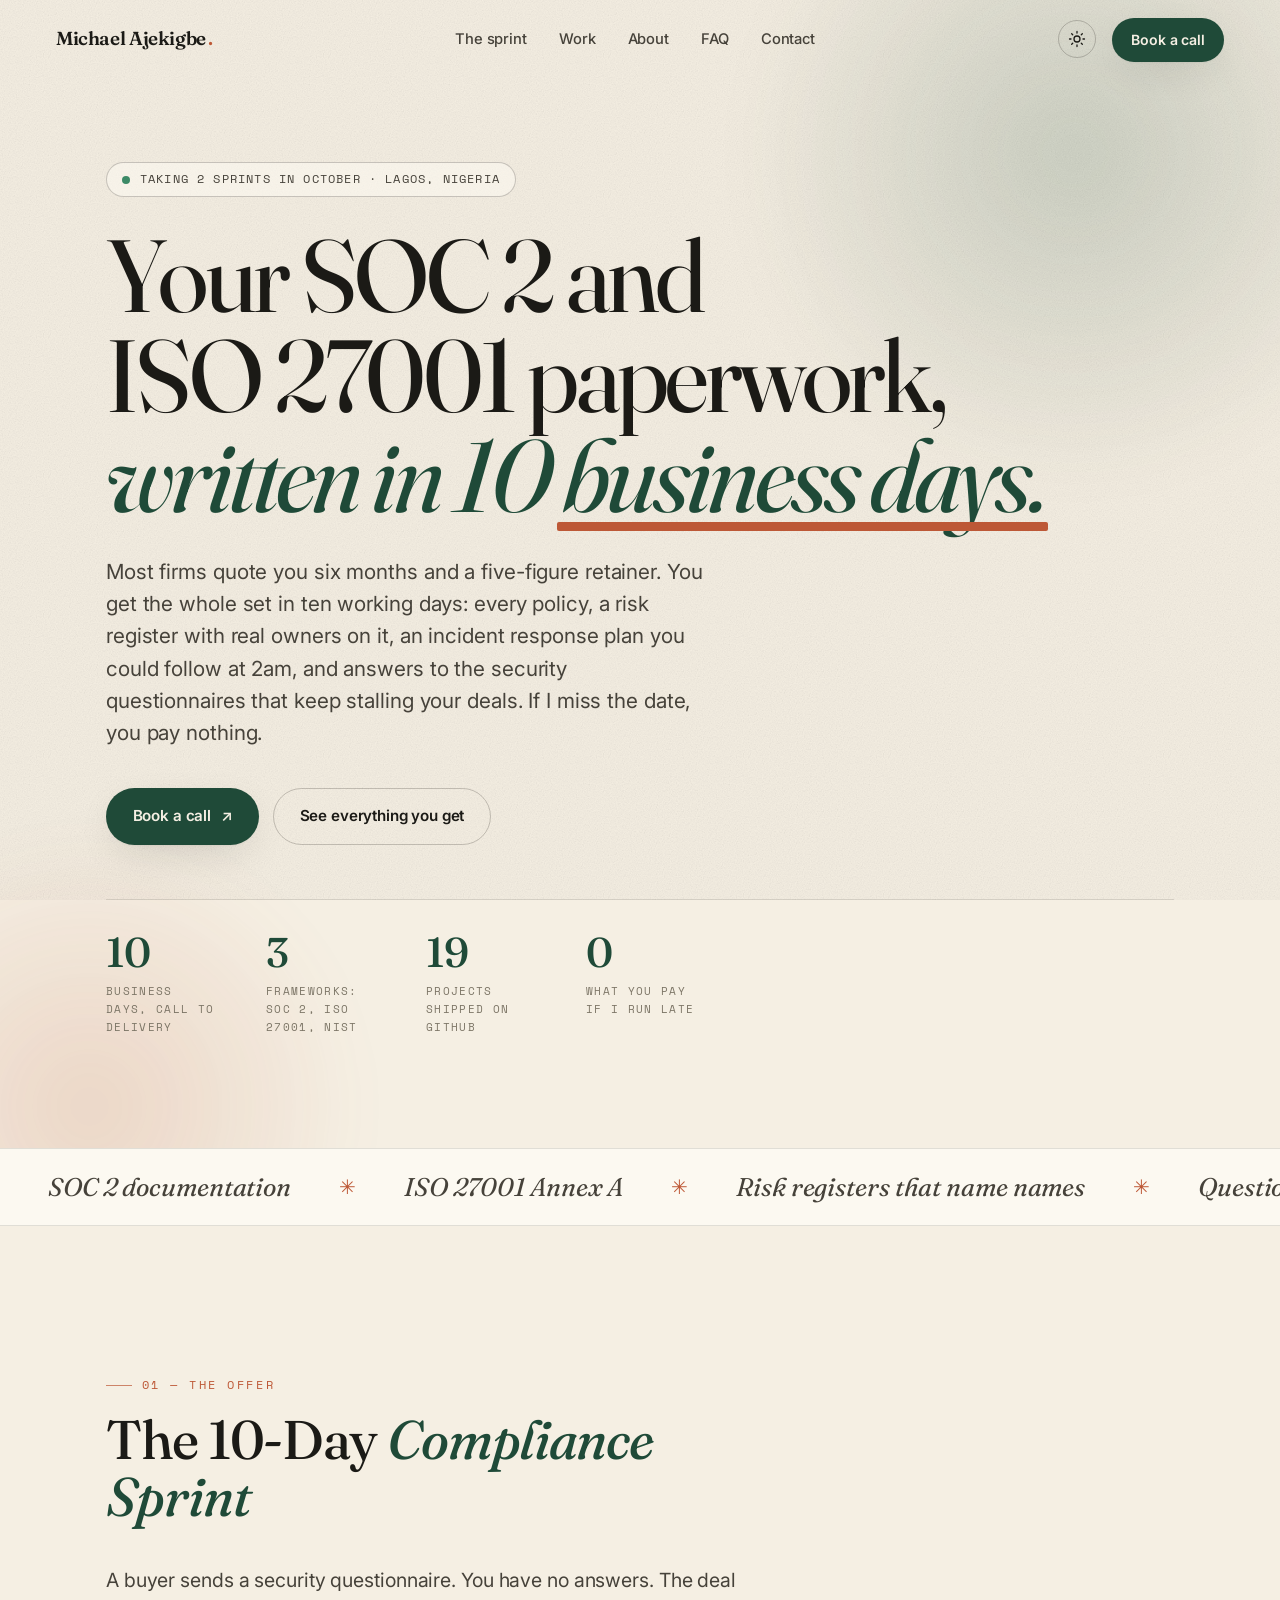
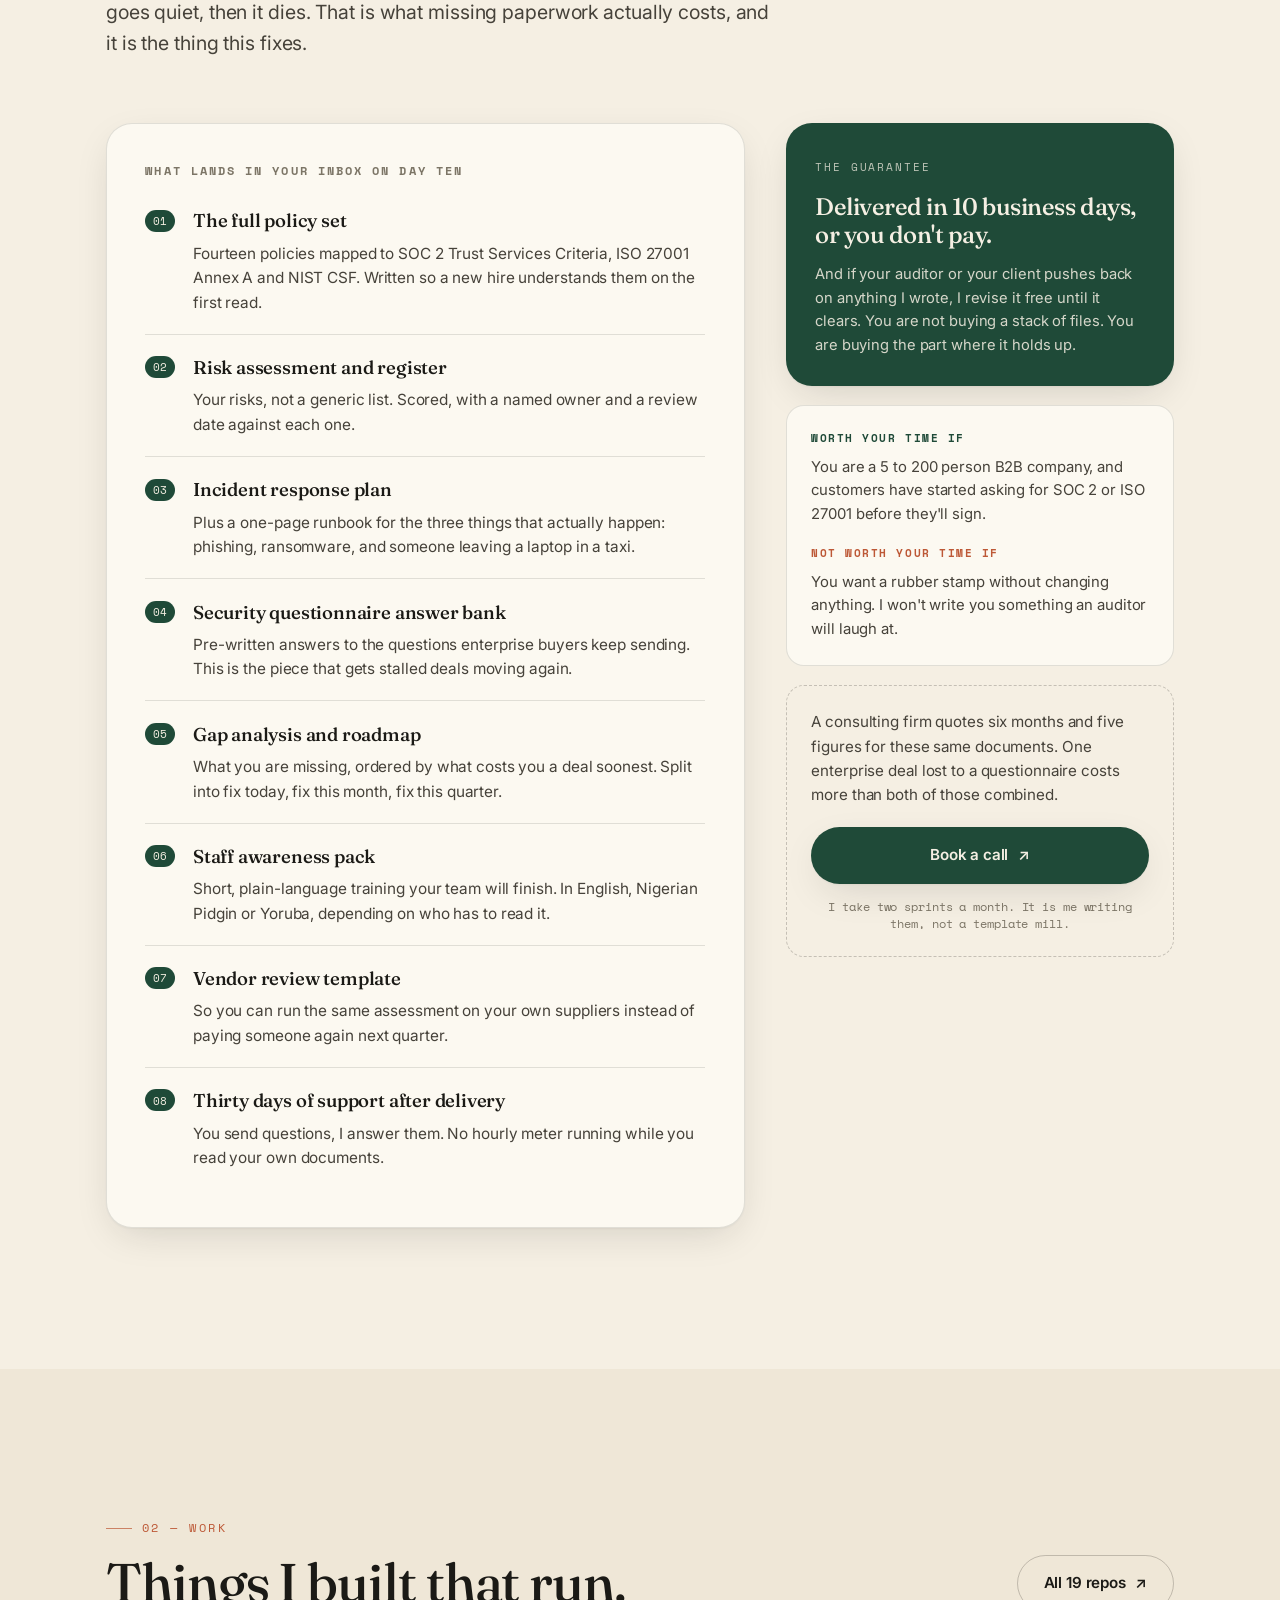
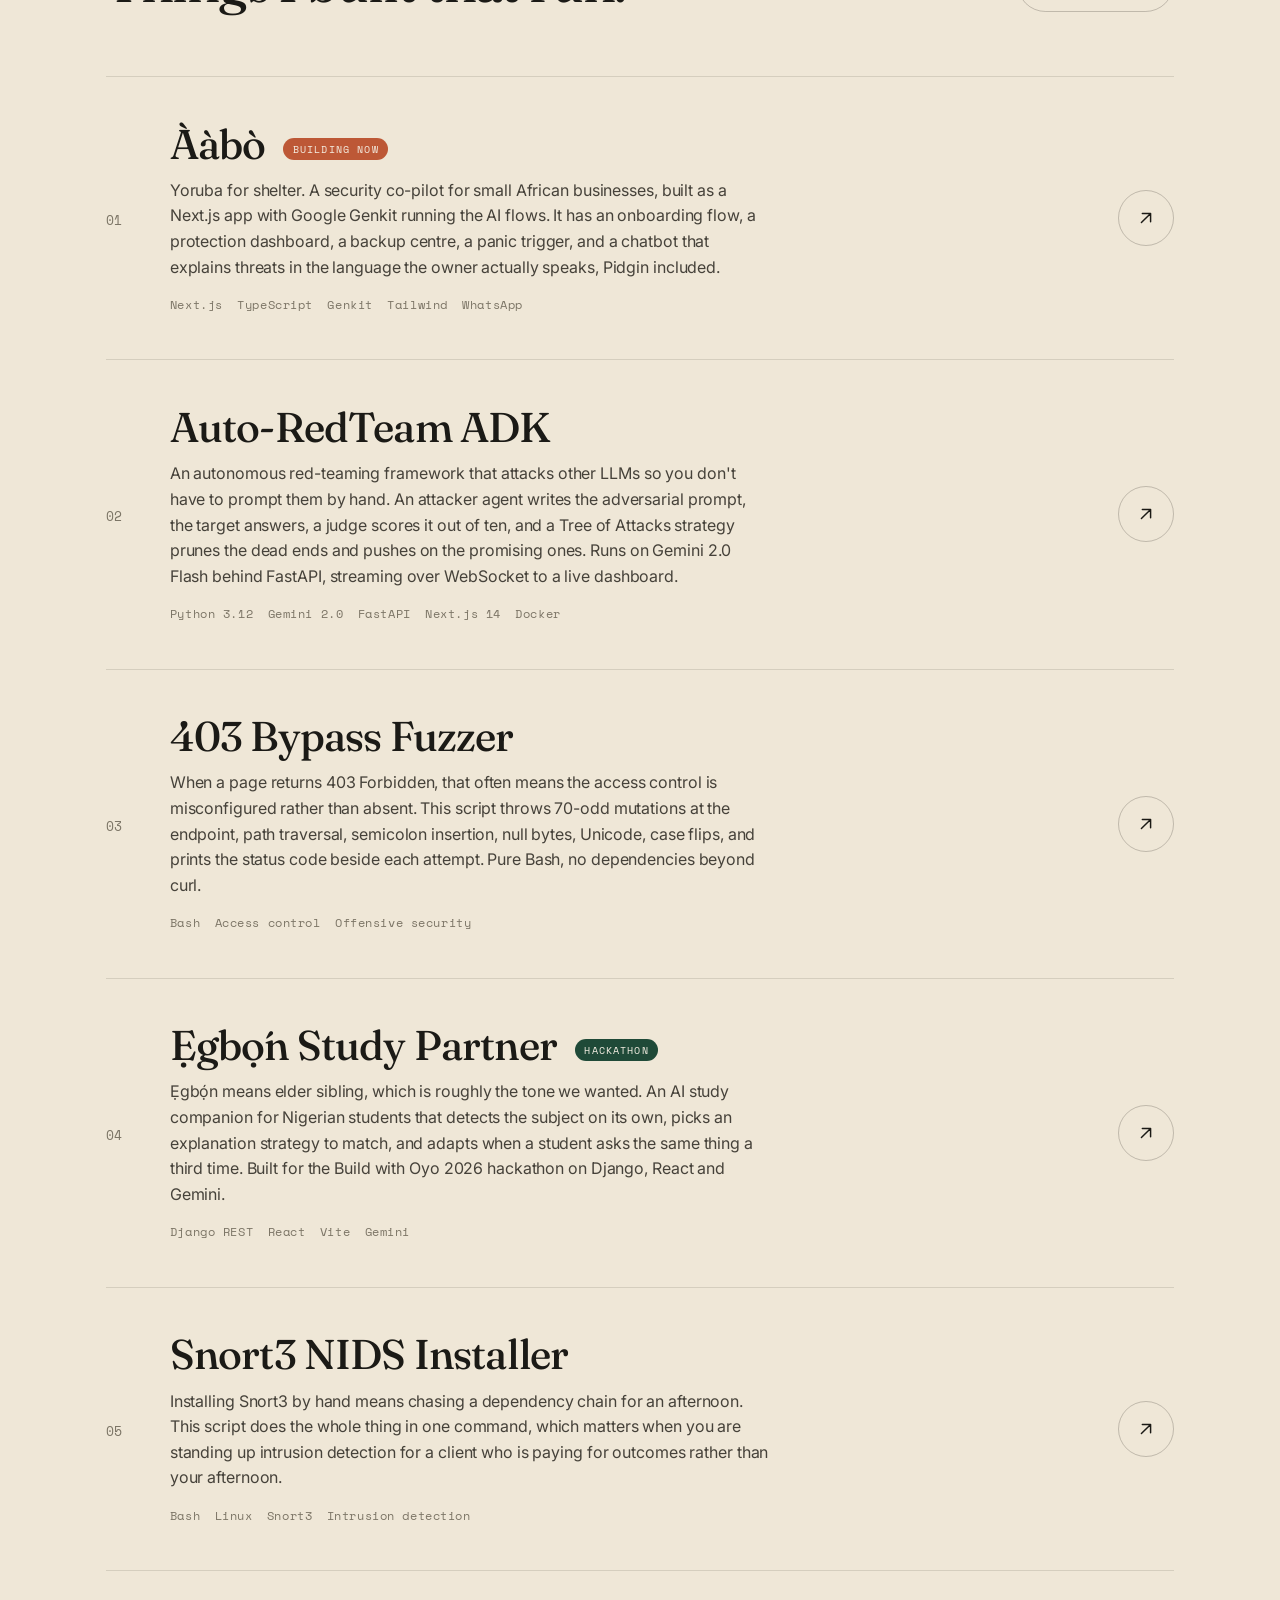
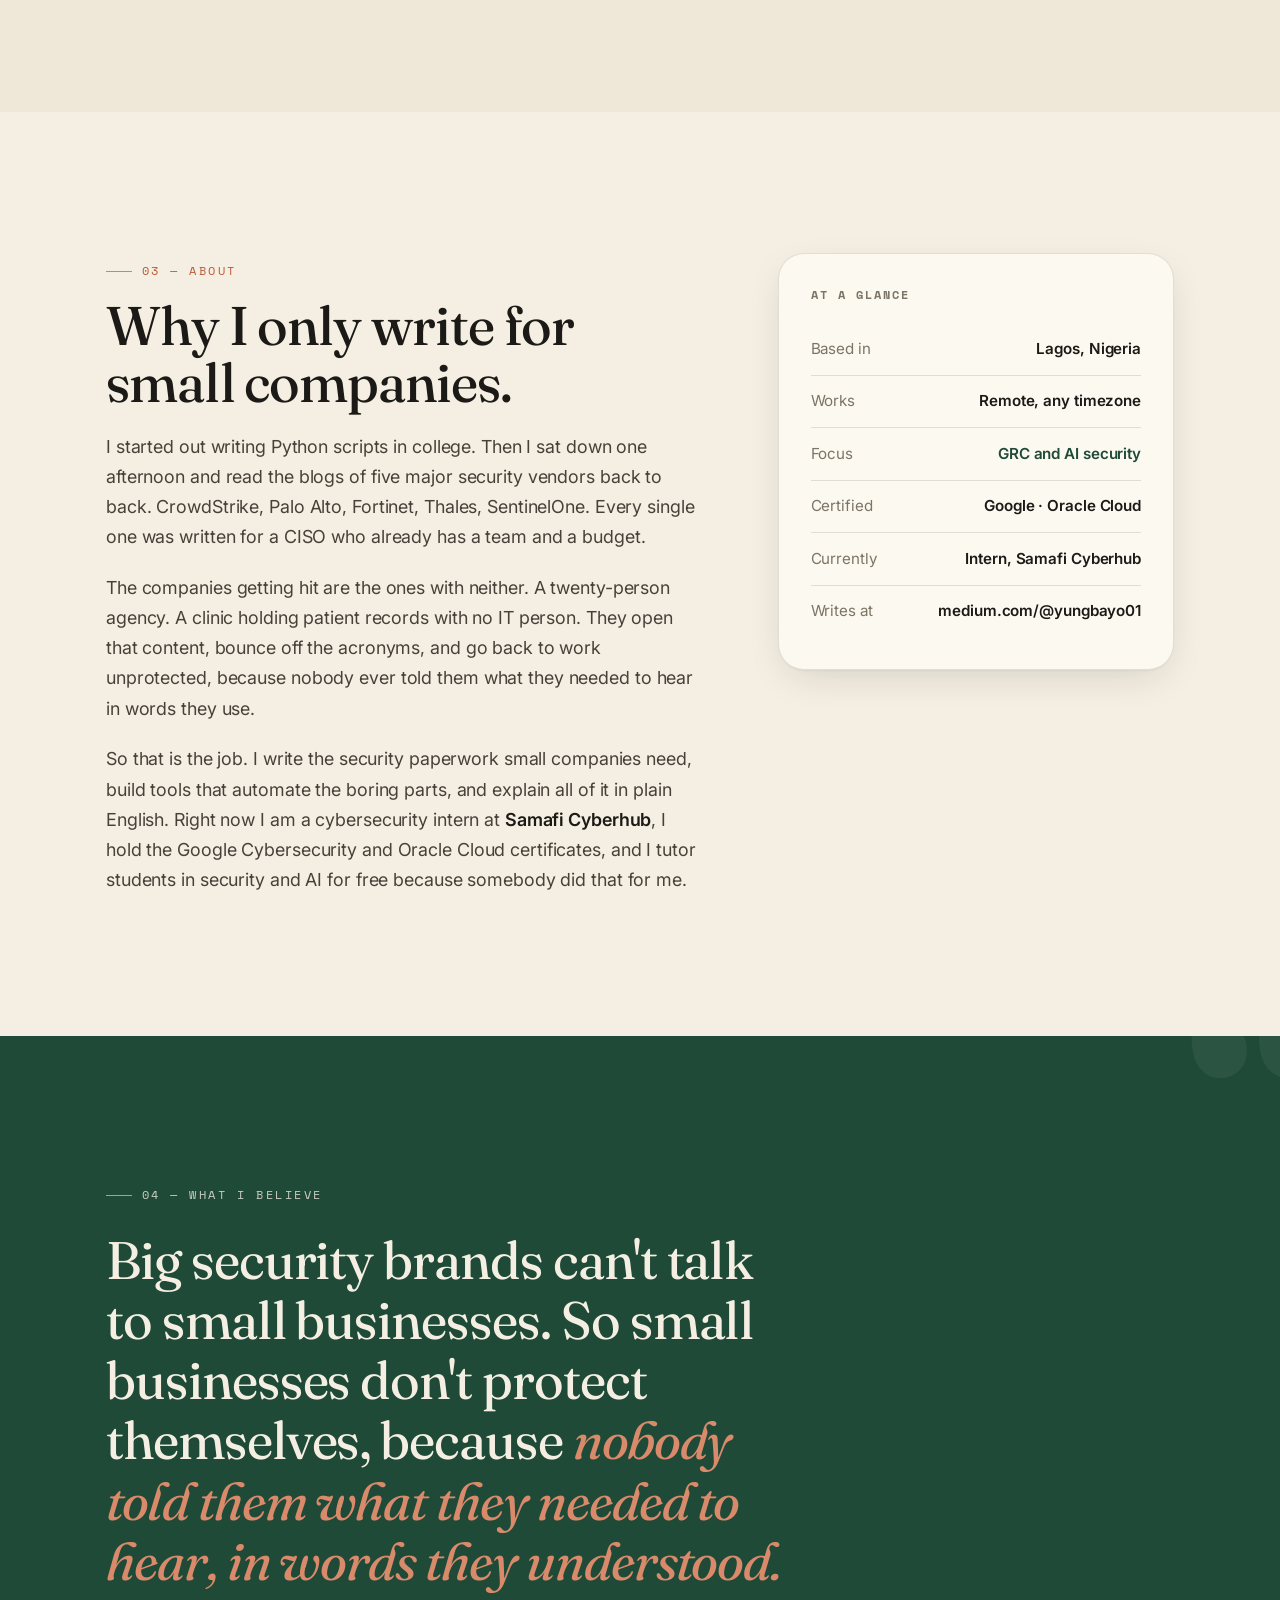
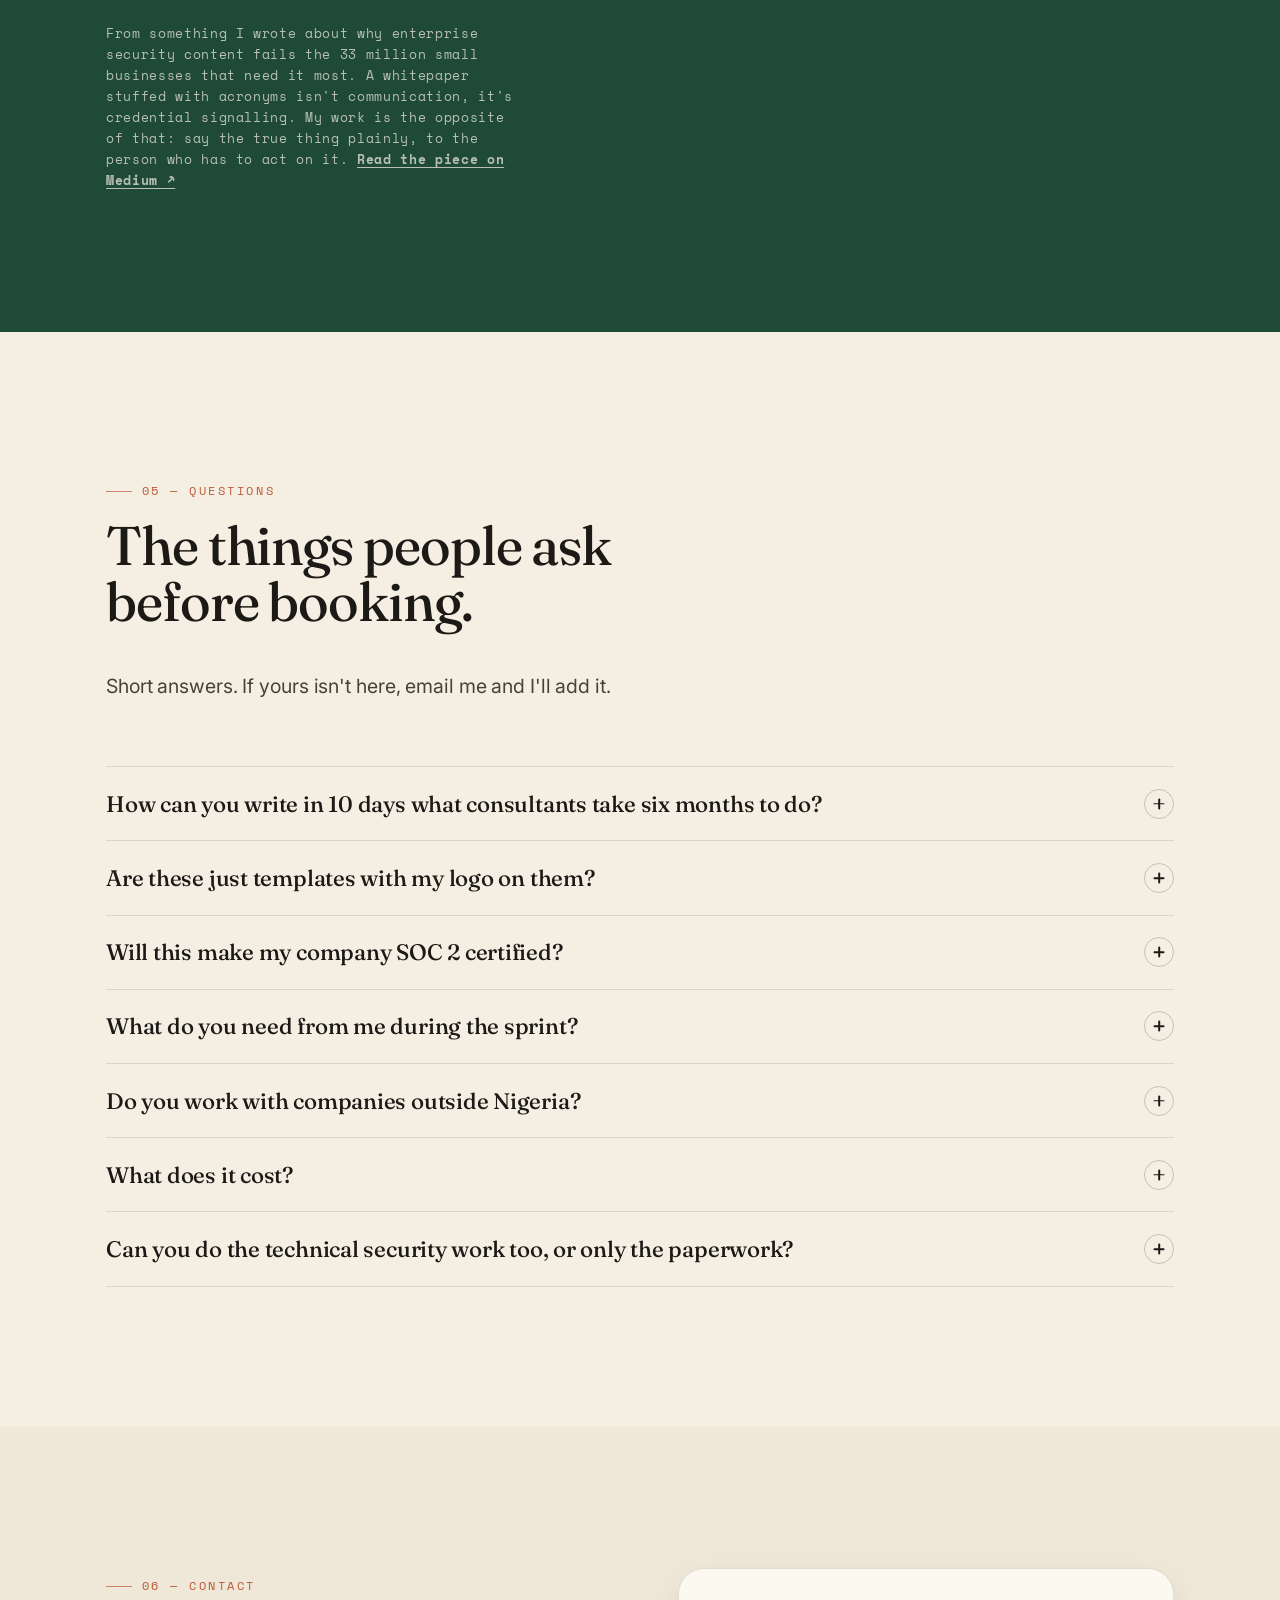
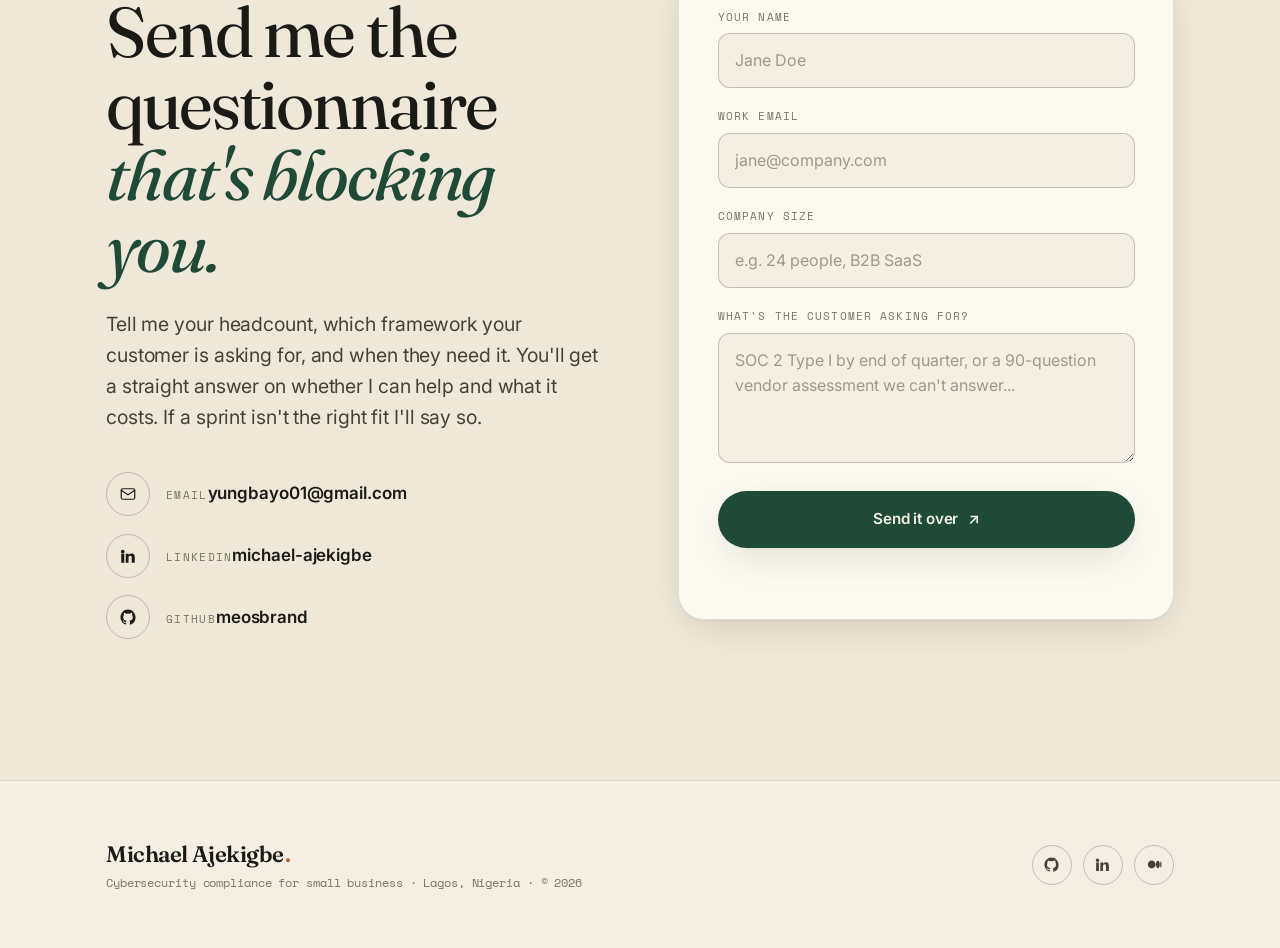
==== commit 480676d7: "Rewrite copy as an offer, fix project links, add SEO and AI-search layer Content - Replace the Shiel" ====
--- a/index.html
+++ b/index.html
@@ -3,44 +3,176 @@
 <head>
     <meta charset="utf-8"/>
     <meta name="viewport" content="width=device-width, initial-scale=1.0"/>
-    <title>Michael Ajekigbe — Cybersecurity in plain language</title>
-    <meta name="description" content="Michael Ajekigbe makes cybersecurity make sense for the small businesses big vendors ignore. Compliance in 10 days, AI security tools, and security writing people actually read."/>
+
+    <title>SOC 2 &amp; ISO 27001 Docs in 10 Days | Michael Ajekigbe</title>
+    <meta name="description" content="I write the complete SOC 2, ISO 27001 and NIST documentation set for small businesses in 10 business days, so you stop losing deals to security questionnaires."/>
+    <link rel="canonical" href="https://meosbrand.github.io/Portfolio/"/>
     <meta name="author" content="Michael Ajekigbe"/>
+    <meta name="robots" content="index, follow, max-snippet:-1, max-image-preview:large"/>
+    <meta name="theme-color" content="#1f4a38" media="(prefers-color-scheme: light)"/>
+    <meta name="theme-color" content="#14130f" media="(prefers-color-scheme: dark)"/>
+    <meta name="geo.region" content="NG-LA"/>
+    <meta name="geo.placename" content="Lagos, Nigeria"/>
 
     <meta property="og:type" content="website"/>
-    <meta property="og:title" content="Michael Ajekigbe — Cybersecurity in plain language"/>
-    <meta property="og:description" content="I make security make sense for the businesses big vendors ignore — compliance, AI tools, and writing without the jargon."/>
+    <meta property="og:site_name" content="Michael Ajekigbe"/>
+    <meta property="og:url" content="https://meosbrand.github.io/Portfolio/"/>
+    <meta property="og:title" content="SOC 2 &amp; ISO 27001 Docs in 10 Days | Michael Ajekigbe"/>
+    <meta property="og:description" content="The complete compliance documentation set for small businesses in 10 business days. Late means you pay nothing."/>
+    <meta property="og:locale" content="en_NG"/>
+    <meta name="twitter:card" content="summary_large_image"/>
+    <meta name="twitter:creator" content="@AjekigbeMichael"/>
+    <meta name="twitter:title" content="SOC 2 &amp; ISO 27001 Docs in 10 Days | Michael Ajekigbe"/>
+    <meta name="twitter:description" content="The complete compliance documentation set for small businesses in 10 business days. Late means you pay nothing."/>
 
     <link rel="icon" type="image/svg+xml" href="favicon.svg"/>
     <link rel="preconnect" href="https://fonts.googleapis.com"/>
     <link rel="preconnect" href="https://fonts.gstatic.com" crossorigin/>
     <link href="https://fonts.googleapis.com/css2?family=Fraunces:ital,opsz,wght@0,9..144,400..600;1,9..144,400..600&family=Inter:wght@400;500;600;700&family=Space+Mono:wght@400;700&display=swap" rel="stylesheet"/>
     <link rel="stylesheet" href="index.css"/>
+
+    <script type="application/ld+json">
+    {
+      "@context": "https://schema.org",
+      "@graph": [
+        {
+          "@type": "Person",
+          "@id": "https://meosbrand.github.io/Portfolio/#michael",
+          "name": "Michael Ajekigbe",
+          "alternateName": "Michael Adebayo Ajekigbe",
+          "jobTitle": "Cybersecurity Compliance Consultant and AI Security Engineer",
+          "email": "yungbayo01@gmail.com",
+          "url": "https://meosbrand.github.io/Portfolio/",
+          "image": "https://avatars.githubusercontent.com/u/101786780?v=4",
+          "address": { "@type": "PostalAddress", "addressLocality": "Lagos", "addressCountry": "NG" },
+          "knowsAbout": [
+            "SOC 2 compliance documentation",
+            "ISO 27001 information security management",
+            "NIST Cybersecurity Framework",
+            "GRC (governance, risk and compliance)",
+            "security questionnaire response",
+            "penetration testing",
+            "AI red teaming and LLM security",
+            "intrusion detection systems",
+            "small business cybersecurity"
+          ],
+          "knowsLanguage": ["English", "Yoruba", "Nigerian Pidgin"],
+          "sameAs": [
+            "https://github.com/meosbrand",
+            "https://www.linkedin.com/in/michael-ajekigbe/",
+            "https://medium.com/@yungbayo01",
+            "https://x.com/AjekigbeMichael"
+          ],
+          "hasCredential": [
+            { "@type": "EducationalOccupationalCredential", "name": "Google Cybersecurity Certificate", "credentialCategory": "certificate", "recognizedBy": { "@type": "Organization", "name": "Google" } },
+            { "@type": "EducationalOccupationalCredential", "name": "Oracle Cloud Infrastructure Certified", "credentialCategory": "certificate", "recognizedBy": { "@type": "Organization", "name": "Oracle" } }
+          ]
+        },
+        {
+          "@type": "ProfessionalService",
+          "@id": "https://meosbrand.github.io/Portfolio/#service",
+          "name": "Michael Ajekigbe, Cybersecurity Compliance for Small Business",
+          "description": "Complete SOC 2, ISO 27001 and NIST documentation packages for small and mid-sized businesses, delivered in 10 business days.",
+          "url": "https://meosbrand.github.io/Portfolio/",
+          "founder": { "@id": "https://meosbrand.github.io/Portfolio/#michael" },
+          "areaServed": [
+            { "@type": "Country", "name": "Nigeria" },
+            { "@type": "Place", "name": "West Africa" },
+            { "@type": "Place", "name": "Remote worldwide" }
+          ],
+          "serviceType": "Cybersecurity compliance documentation",
+          "priceRange": "$$",
+          "hasOfferCatalog": {
+            "@type": "OfferCatalog",
+            "name": "The 10-Day Compliance Sprint",
+            "itemListElement": [
+              { "@type": "Offer", "itemOffered": { "@type": "Service", "name": "SOC 2 and ISO 27001 policy set", "description": "Fourteen policies mapped to SOC 2 Trust Services Criteria, ISO 27001 Annex A and NIST CSF." } },
+              { "@type": "Offer", "itemOffered": { "@type": "Service", "name": "Risk assessment and risk register", "description": "Your real risks, scored, with named owners and review dates." } },
+              { "@type": "Offer", "itemOffered": { "@type": "Service", "name": "Incident response plan", "description": "Plan plus a one-page runbook for phishing, ransomware and lost devices." } },
+              { "@type": "Offer", "itemOffered": { "@type": "Service", "name": "Security questionnaire answer bank", "description": "Pre-written answers to the questions enterprise buyers keep sending." } },
+              { "@type": "Offer", "itemOffered": { "@type": "Service", "name": "Gap analysis and remediation roadmap", "description": "What is missing, ordered by what costs you a deal soonest." } },
+              { "@type": "Offer", "itemOffered": { "@type": "Service", "name": "Staff security awareness pack", "description": "Plain-language training, available in English, Nigerian Pidgin and Yoruba." } }
+            ]
+          }
+        },
+        {
+          "@type": "WebSite",
+          "@id": "https://meosbrand.github.io/Portfolio/#website",
+          "url": "https://meosbrand.github.io/Portfolio/",
+          "name": "Michael Ajekigbe",
+          "inLanguage": "en",
+          "publisher": { "@id": "https://meosbrand.github.io/Portfolio/#michael" }
+        },
+        {
+          "@type": "FAQPage",
+          "@id": "https://meosbrand.github.io/Portfolio/#faq",
+          "mainEntity": [
+            {
+              "@type": "Question",
+              "name": "How can you write in 10 days what consultants take six months to do?",
+              "acceptedAnswer": { "@type": "Answer", "text": "Consulting firms bill by the hour, so the calendar fills with meetings. Writing the documents was never the slow part. I run one 45-minute scoping call, write from your real stack, send drafts on day five and the final set on day ten." }
+            },
+            {
+              "@type": "Question",
+              "name": "Are these just templates with my logo on them?",
+              "acceptedAnswer": { "@type": "Answer", "text": "No. A template is the skeleton. Your risk register, gap analysis and questionnaire answers come from your actual tools, vendors and workflows. Generic documents do not survive an auditor or a serious buyer, which defeats the point of buying them." }
+            },
+            {
+              "@type": "Question",
+              "name": "Will this make my company SOC 2 certified?",
+              "acceptedAnswer": { "@type": "Answer", "text": "No, and be careful with anyone who promises that. Certification requires an accredited auditor and an observation window. What you get is every document the audit asks for, plus the roadmap to close your gaps. The documentation is where most companies stall, and that part is handled." }
+            },
+            {
+              "@type": "Question",
+              "name": "What do you need from me during the sprint?",
+              "acceptedAnswer": { "@type": "Answer", "text": "One 45-minute call, a list of the tools and vendors you use, and one person who can answer questions by message. Nothing else." }
+            },
+            {
+              "@type": "Question",
+              "name": "Do you work with companies outside Nigeria?",
+              "acceptedAnswer": { "@type": "Answer", "text": "Yes. The work is remote. I am based in Lagos and work across West African, European and US time zones." }
+            },
+            {
+              "@type": "Question",
+              "name": "What does it cost?",
+              "acceptedAnswer": { "@type": "Answer", "text": "It depends on headcount and how many frameworks you need. It costs less than one month of a consulting retainer. Tell me your size on the call and you get a number that day rather than a proposal deck two weeks later." }
+            },
+            {
+              "@type": "Question",
+              "name": "Can you do the technical security work as well as the paperwork?",
+              "acceptedAnswer": { "@type": "Answer", "text": "Yes. I build intrusion detection tooling, run access-control testing and do AI red teaming against LLM applications. Several of those tools are public on GitHub." }
+            }
+          ]
+        }
+      ]
+    }
+    </script>
 </head>
 <body>
 
 <div class="progress" id="progress"></div>
+<a class="skip" href="#main">Skip to content</a>
 
 <!-- ================= NAV ================= -->
 <header class="nav" id="nav">
     <a class="brand" href="#top">Michael Ajekigbe<span class="dot">.</span></a>
 
-    <nav class="nav-links">
+    <nav class="nav-links" aria-label="Primary">
+        <a href="#offer">The sprint</a>
+        <a href="#work">Work</a>
         <a href="#about">About</a>
-        <a href="#belief">Belief</a>
-        <a href="#work">Work</a>
-        <a href="#writing">Writing</a>
+        <a href="#faq">FAQ</a>
         <a href="#contact">Contact</a>
     </nav>
 
     <div class="nav-right">
-        <button class="theme-toggle" id="themeToggle" aria-label="Toggle color theme">
-            <svg class="sun" viewBox="0 0 24 24" fill="none" stroke="currentColor" stroke-width="1.7" stroke-linecap="round"><circle cx="12" cy="12" r="4"/><path d="M12 2v2M12 20v2M4.9 4.9l1.4 1.4M17.7 17.7l1.4 1.4M2 12h2M20 12h2M4.9 19.1l1.4-1.4M17.7 6.3l1.4-1.4"/></svg>
-            <svg class="moon" viewBox="0 0 24 24" fill="none" stroke="currentColor" stroke-width="1.7" stroke-linecap="round" stroke-linejoin="round"><path d="M21 12.8A9 9 0 1 1 11.2 3a7 7 0 0 0 9.8 9.8z"/></svg>
+        <button class="theme-toggle" id="themeToggle" aria-label="Toggle colour theme">
+            <svg class="sun" viewBox="0 0 24 24" fill="none" stroke="currentColor" stroke-width="1.7" stroke-linecap="round" aria-hidden="true"><circle cx="12" cy="12" r="4"/><path d="M12 2v2M12 20v2M4.9 4.9l1.4 1.4M17.7 17.7l1.4 1.4M2 12h2M20 12h2M4.9 19.1l1.4-1.4M17.7 6.3l1.4-1.4"/></svg>
+            <svg class="moon" viewBox="0 0 24 24" fill="none" stroke="currentColor" stroke-width="1.7" stroke-linecap="round" stroke-linejoin="round" aria-hidden="true"><path d="M21 12.8A9 9 0 1 1 11.2 3a7 7 0 0 0 9.8 9.8z"/></svg>
         </button>
-        <a class="btn btn--primary nav-cta" href="#contact">Let's talk</a>
-        <button class="burger" id="burger" aria-label="Open menu">
-            <svg viewBox="0 0 24 24" fill="none" stroke="currentColor" stroke-width="1.8" stroke-linecap="round"><path d="M4 7h16M4 12h16M4 17h16"/></svg>
+        <a class="btn btn--primary nav-cta" href="#contact">Book a call</a>
+        <button class="burger" id="burger" aria-label="Open menu" aria-expanded="false" aria-controls="mobileMenu">
+            <svg viewBox="0 0 24 24" fill="none" stroke="currentColor" stroke-width="1.8" stroke-linecap="round" aria-hidden="true"><path d="M4 7h16M4 12h16M4 17h16"/></svg>
         </button>
     </div>
 </header>
@@ -50,14 +182,14 @@
     <div class="mm-top">
         <span class="brand">Michael Ajekigbe<span class="dot">.</span></span>
         <button class="close-menu" id="closeMenu" aria-label="Close menu">
-            <svg viewBox="0 0 24 24" fill="none" stroke="currentColor" stroke-width="1.8" stroke-linecap="round"><path d="M6 6l12 12M18 6L6 18"/></svg>
+            <svg viewBox="0 0 24 24" fill="none" stroke="currentColor" stroke-width="1.8" stroke-linecap="round" aria-hidden="true"><path d="M6 6l12 12M18 6L6 18"/></svg>
         </button>
     </div>
-    <nav>
-        <a href="#about"><span class="n">01</span> About</a>
-        <a href="#belief"><span class="n">02</span> Belief</a>
-        <a href="#work"><span class="n">03</span> Work</a>
-        <a href="#writing"><span class="n">04</span> Writing</a>
+    <nav aria-label="Mobile">
+        <a href="#offer"><span class="n">01</span> The sprint</a>
+        <a href="#work"><span class="n">02</span> Work</a>
+        <a href="#about"><span class="n">03</span> About</a>
+        <a href="#faq"><span class="n">04</span> FAQ</a>
         <a href="#contact"><span class="n">05</span> Contact</a>
     </nav>
     <div class="mm-foot">
@@ -67,35 +199,37 @@
     </div>
 </div>
 
-<main id="top">
+<main id="main">
+    <span id="top"></span>
 
     <!-- ================= HERO ================= -->
     <section class="hero">
-        <div class="hero-glow"></div>
-        <div class="hero-glow two"></div>
+        <div class="hero-glow" aria-hidden="true"></div>
+        <div class="hero-glow two" aria-hidden="true"></div>
         <div class="wrap">
-            <span class="hero-badge reveal in"><span class="live"></span> Available for new work · Lagos, NG</span>
+            <span class="hero-badge reveal in"><span class="live" aria-hidden="true"></span> Taking 2 sprints in October &middot; Lagos, Nigeria</span>
 
             <h1 class="reveal in d1">
-                I make security <em>make&nbsp;sense</em> — for the businesses everyone <span class="u">else ignores.</span>
+                Your SOC&nbsp;2 and ISO&nbsp;27001 paperwork, <em>written in 10 <span class="u">business days.</span></em>
             </h1>
 
             <p class="hero-sub reveal in d2">
-                I'm Michael — a cybersecurity builder, AI tinkerer, and writer. I turn
-                compliance, threat protection, and dense security jargon into things a
-                small-business owner can actually understand and act on.
+                Most firms quote you six months and a five-figure retainer. You get the whole set in ten working days:
+                every policy, a risk register with real owners on it, an incident response plan you could follow at 2am,
+                and answers to the security questionnaires that keep stalling your deals.
+                If I miss the date, you pay nothing.
             </p>
 
             <div class="hero-actions reveal in d3">
-                <a class="btn btn--primary" href="#work">See the work <span class="ar">↗</span></a>
-                <a class="btn btn--ghost" href="#contact">Start a conversation</a>
+                <a class="btn btn--primary" href="#contact">Book a call <span class="ar" aria-hidden="true">↗</span></a>
+                <a class="btn btn--ghost" href="#offer">See everything you get</a>
             </div>
 
             <div class="hero-meta reveal in d4">
-                <div class="stat"><div class="num">10</div><div class="lbl">Business days to full compliance docs</div></div>
-                <div class="stat"><div class="num">12+</div><div class="lbl">Security &amp; AI tools shipped</div></div>
-                <div class="stat"><div class="num">2</div><div class="lbl">Certs — Google &amp; Oracle Cloud</div></div>
-                <div class="stat"><div class="num">∞</div><div class="lbl">Zero-jargon guarantee</div></div>
+                <div class="stat"><div class="num">10</div><div class="lbl">Business days, call to delivery</div></div>
+                <div class="stat"><div class="num">3</div><div class="lbl">Frameworks: SOC 2, ISO 27001, NIST</div></div>
+                <div class="stat"><div class="num">19</div><div class="lbl">Projects shipped on GitHub</div></div>
+                <div class="stat"><div class="num">0</div><div class="lbl">What you pay if I run late</div></div>
             </div>
         </div>
     </section>
@@ -103,43 +237,207 @@
     <!-- ================= MARQUEE ================= -->
     <div class="marquee" aria-hidden="true">
         <div class="marquee-track">
-            <span>Plain-language security</span>
-            <span>WhatsApp-first protection</span>
-            <span>AI that does real work</span>
-            <span>Compliance without the fear</span>
-            <span>Built for the hustle</span>
-            <span>Plain-language security</span>
-            <span>WhatsApp-first protection</span>
-            <span>AI that does real work</span>
-            <span>Compliance without the fear</span>
-            <span>Built for the hustle</span>
+            <span>SOC 2 documentation</span>
+            <span>ISO 27001 Annex A</span>
+            <span>Risk registers that name names</span>
+            <span>Questionnaire answer banks</span>
+            <span>NIST CSF gap analysis</span>
+            <span>SOC 2 documentation</span>
+            <span>ISO 27001 Annex A</span>
+            <span>Risk registers that name names</span>
+            <span>Questionnaire answer banks</span>
+            <span>NIST CSF gap analysis</span>
         </div>
     </div>
+
+    <!-- ================= THE OFFER ================= -->
+    <section class="section" id="offer">
+        <div class="wrap">
+            <div class="sec-head reveal">
+                <div>
+                    <span class="eyebrow">01 &mdash; The offer</span>
+                    <h2 class="h-sec">The 10-Day <em>Compliance Sprint</em></h2>
+                </div>
+                <p class="lead">
+                    A buyer sends a security questionnaire. You have no answers. The deal goes quiet, then it dies.
+                    That is what missing paperwork actually costs, and it is the thing this fixes.
+                </p>
+            </div>
+
+            <div class="offer-grid">
+                <div class="stack-card reveal">
+                    <h3 class="stack-title">What lands in your inbox on day ten</h3>
+                    <ol class="stack">
+                        <li>
+                            <span class="s-n">01</span>
+                            <div>
+                                <h4>The full policy set</h4>
+                                <p>Fourteen policies mapped to SOC 2 Trust Services Criteria, ISO 27001 Annex A and NIST CSF. Written so a new hire understands them on the first read.</p>
+                            </div>
+                        </li>
+                        <li>
+                            <span class="s-n">02</span>
+                            <div>
+                                <h4>Risk assessment and register</h4>
+                                <p>Your risks, not a generic list. Scored, with a named owner and a review date against each one.</p>
+                            </div>
+                        </li>
+                        <li>
+                            <span class="s-n">03</span>
+                            <div>
+                                <h4>Incident response plan</h4>
+                                <p>Plus a one-page runbook for the three things that actually happen: phishing, ransomware, and someone leaving a laptop in a taxi.</p>
+                            </div>
+                        </li>
+                        <li>
+                            <span class="s-n">04</span>
+                            <div>
+                                <h4>Security questionnaire answer bank</h4>
+                                <p>Pre-written answers to the questions enterprise buyers keep sending. This is the piece that gets stalled deals moving again.</p>
+                            </div>
+                        </li>
+                        <li>
+                            <span class="s-n">05</span>
+                            <div>
+                                <h4>Gap analysis and roadmap</h4>
+                                <p>What you are missing, ordered by what costs you a deal soonest. Split into fix today, fix this month, fix this quarter.</p>
+                            </div>
+                        </li>
+                        <li>
+                            <span class="s-n">06</span>
+                            <div>
+                                <h4>Staff awareness pack</h4>
+                                <p>Short, plain-language training your team will finish. In English, Nigerian Pidgin or Yoruba, depending on who has to read it.</p>
+                            </div>
+                        </li>
+                        <li>
+                            <span class="s-n">07</span>
+                            <div>
+                                <h4>Vendor review template</h4>
+                                <p>So you can run the same assessment on your own suppliers instead of paying someone again next quarter.</p>
+                            </div>
+                        </li>
+                        <li>
+                            <span class="s-n">08</span>
+                            <div>
+                                <h4>Thirty days of support after delivery</h4>
+                                <p>You send questions, I answer them. No hourly meter running while you read your own documents.</p>
+                            </div>
+                        </li>
+                    </ol>
+                </div>
+
+                <aside class="offer-side">
+                    <div class="guarantee reveal d1">
+                        <span class="g-tag">The guarantee</span>
+                        <p class="g-main">Delivered in 10 business days, or you don't pay.</p>
+                        <p class="g-sub">And if your auditor or your client pushes back on anything I wrote, I revise it free until it clears. You are not buying a stack of files. You are buying the part where it holds up.</p>
+                    </div>
+
+                    <div class="qualify reveal d2">
+                        <h4>Worth your time if</h4>
+                        <p>You are a 5 to 200 person B2B company, and customers have started asking for SOC 2 or ISO 27001 before they'll sign.</p>
+                        <h4 class="no">Not worth your time if</h4>
+                        <p>You want a rubber stamp without changing anything. I won't write you something an auditor will laugh at.</p>
+                    </div>
+
+                    <div class="anchor reveal d3">
+                        <p>A consulting firm quotes six months and five figures for these same documents. One enterprise deal lost to a questionnaire costs more than both of those combined.</p>
+                        <a class="btn btn--primary" href="#contact">Book a call <span class="ar" aria-hidden="true">↗</span></a>
+                        <p class="slots">I take two sprints a month. It is me writing them, not a template mill.</p>
+                    </div>
+                </aside>
+            </div>
+        </div>
+    </section>
+
+    <!-- ================= WORK ================= -->
+    <section class="section section--alt" id="work">
+        <div class="wrap">
+            <div class="sec-head reveal">
+                <div>
+                    <span class="eyebrow">02 &mdash; Work</span>
+                    <h2 class="h-sec">Things I built that run.</h2>
+                </div>
+                <a class="btn btn--ghost" href="https://github.com/meosbrand" target="_blank" rel="noopener">All 19 repos <span class="ar" aria-hidden="true">↗</span></a>
+            </div>
+
+            <div class="work-list">
+                <a class="work reveal" href="https://github.com/meosbrand/Aabo" target="_blank" rel="noopener">
+                    <div class="w-idx">01</div>
+                    <div>
+                        <div class="w-title">Ààbò <span class="flag">Building now</span></div>
+                        <p class="w-desc">Yoruba for shelter. A security co-pilot for small African businesses, built as a Next.js app with Google Genkit running the AI flows. It has an onboarding flow, a protection dashboard, a backup centre, a panic trigger, and a chatbot that explains threats in the language the owner actually speaks, Pidgin included.</p>
+                        <div class="w-tech"><span>Next.js</span><span>TypeScript</span><span>Genkit</span><span>Tailwind</span><span>WhatsApp</span></div>
+                    </div>
+                    <div class="w-go" aria-hidden="true"><svg viewBox="0 0 24 24" fill="none" stroke="currentColor" stroke-width="1.6" stroke-linecap="round" stroke-linejoin="round"><path d="M7 17L17 7M8 7h9v9"/></svg></div>
+                </a>
+
+                <a class="work reveal" href="https://github.com/meosbrand/autonomous-ai-pentesting-tool" target="_blank" rel="noopener">
+                    <div class="w-idx">02</div>
+                    <div>
+                        <div class="w-title">Auto-RedTeam ADK</div>
+                        <p class="w-desc">An autonomous red-teaming framework that attacks other LLMs so you don't have to prompt them by hand. An attacker agent writes the adversarial prompt, the target answers, a judge scores it out of ten, and a Tree of Attacks strategy prunes the dead ends and pushes on the promising ones. Runs on Gemini 2.0 Flash behind FastAPI, streaming over WebSocket to a live dashboard.</p>
+                        <div class="w-tech"><span>Python 3.12</span><span>Gemini 2.0</span><span>FastAPI</span><span>Next.js 14</span><span>Docker</span></div>
+                    </div>
+                    <div class="w-go" aria-hidden="true"><svg viewBox="0 0 24 24" fill="none" stroke="currentColor" stroke-width="1.6" stroke-linecap="round" stroke-linejoin="round"><path d="M7 17L17 7M8 7h9v9"/></svg></div>
+                </a>
+
+                <a class="work reveal" href="https://github.com/meosbrand/403_bypass_fuzzer" target="_blank" rel="noopener">
+                    <div class="w-idx">03</div>
+                    <div>
+                        <div class="w-title">403 Bypass Fuzzer</div>
+                        <p class="w-desc">When a page returns 403 Forbidden, that often means the access control is misconfigured rather than absent. This script throws 70-odd mutations at the endpoint, path traversal, semicolon insertion, null bytes, Unicode, case flips, and prints the status code beside each attempt. Pure Bash, no dependencies beyond curl.</p>
+                        <div class="w-tech"><span>Bash</span><span>Access control</span><span>Offensive security</span></div>
+                    </div>
+                    <div class="w-go" aria-hidden="true"><svg viewBox="0 0 24 24" fill="none" stroke="currentColor" stroke-width="1.6" stroke-linecap="round" stroke-linejoin="round"><path d="M7 17L17 7M8 7h9v9"/></svg></div>
+                </a>
+
+                <a class="work reveal" href="https://github.com/meosbrand/Team-Blaze" target="_blank" rel="noopener">
+                    <div class="w-idx">04</div>
+                    <div>
+                        <div class="w-title">Ẹgbọ́n Study Partner <span class="flag alt">Hackathon</span></div>
+                        <p class="w-desc">Ẹgbọ́n means elder sibling, which is roughly the tone we wanted. An AI study companion for Nigerian students that detects the subject on its own, picks an explanation strategy to match, and adapts when a student asks the same thing a third time. Built for the Build with Oyo 2026 hackathon on Django, React and Gemini.</p>
+                        <div class="w-tech"><span>Django REST</span><span>React</span><span>Vite</span><span>Gemini</span></div>
+                    </div>
+                    <div class="w-go" aria-hidden="true"><svg viewBox="0 0 24 24" fill="none" stroke="currentColor" stroke-width="1.6" stroke-linecap="round" stroke-linejoin="round"><path d="M7 17L17 7M8 7h9v9"/></svg></div>
+                </a>
+
+                <a class="work reveal" href="https://github.com/meosbrand/Snort3-installer-NIDS-" target="_blank" rel="noopener">
+                    <div class="w-idx">05</div>
+                    <div>
+                        <div class="w-title">Snort3 NIDS Installer</div>
+                        <p class="w-desc">Installing Snort3 by hand means chasing a dependency chain for an afternoon. This script does the whole thing in one command, which matters when you are standing up intrusion detection for a client who is paying for outcomes rather than your afternoon.</p>
+                        <div class="w-tech"><span>Bash</span><span>Linux</span><span>Snort3</span><span>Intrusion detection</span></div>
+                    </div>
+                    <div class="w-go" aria-hidden="true"><svg viewBox="0 0 24 24" fill="none" stroke="currentColor" stroke-width="1.6" stroke-linecap="round" stroke-linejoin="round"><path d="M7 17L17 7M8 7h9v9"/></svg></div>
+                </a>
+            </div>
+        </div>
+    </section>
 
     <!-- ================= ABOUT ================= -->
     <section class="section" id="about">
         <div class="wrap">
             <div class="about-grid">
                 <div class="about-body reveal">
-                    <span class="eyebrow">01 — About</span>
-                    <h2 class="h-sec">Security shouldn't need a translator.</h2>
+                    <span class="eyebrow">03 &mdash; About</span>
+                    <h2 class="h-sec">Why I only write for small companies.</h2>
                     <p>
-                        Three years ago I was writing Python scripts in college. Then it clicked:
-                        most small businesses are one ransomware email away from disaster — and
-                        the whole industry is busy talking to Fortune 500 CISOs instead of them.
+                        I started out writing Python scripts in college. Then I sat down one afternoon and read the blogs of
+                        five major security vendors back to back. CrowdStrike, Palo Alto, Fortinet, Thales, SentinelOne.
+                        Every single one was written for a CISO who already has a team and a budget.
                     </p>
                     <p>
-                        So I picked a lane. I build <strong>cybersecurity that ordinary business
-                        owners can actually use</strong> — complete documentation packages
-                        (policies, risk assessments, compliance roadmaps) delivered in
-                        <strong>10 business days, not six months</strong>, plus AI tools and clear
-                        writing that meet people where they already work.
+                        The companies getting hit are the ones with neither. A twenty-person agency. A clinic holding patient
+                        records with no IT person. They open that content, bounce off the acronyms, and go back to work
+                        unprotected, because nobody ever told them what they needed to hear in words they use.
                     </p>
                     <p>
-                        My roots shape the work. <span class="drop text-green">Ààbò</span> — Yoruba for
-                        <em>protection, sanctuary</em> — is my north star: security that feels like a
-                        trusted guard, not a vendor pitch. Technical rigor, warm delivery. I call it
-                        building things that actually solve the problem.
+                        So that is the job. I write the security paperwork small companies need, build tools that automate
+                        the boring parts, and explain all of it in plain English. Right now I am a cybersecurity intern at
+                        <strong>Samafi Cyberhub</strong>, I hold the Google Cybersecurity and Oracle Cloud certificates, and
+                        I tutor students in security and AI for free because somebody did that for me.
                     </p>
                 </div>
 
@@ -147,155 +445,81 @@
                     <h3>At a glance</h3>
                     <ul>
                         <li><span class="k">Based in</span><span class="v">Lagos, Nigeria</span></li>
-                        <li><span class="k">Focus</span><span class="v accent">SMB security &amp; AI</span></li>
-                        <li><span class="k">Certified</span><span class="v">Google · Oracle Cloud</span></li>
-                        <li><span class="k">Writes on</span><span class="v">Medium</span></li>
-                        <li><span class="k">Teaches</span><span class="v">AI &amp; security, free</span></li>
-                        <li><span class="k">Building</span><span class="v accent">Ààbò</span></li>
+                        <li><span class="k">Works</span><span class="v">Remote, any timezone</span></li>
+                        <li><span class="k">Focus</span><span class="v accent">GRC and AI security</span></li>
+                        <li><span class="k">Certified</span><span class="v">Google &middot; Oracle Cloud</span></li>
+                        <li><span class="k">Currently</span><span class="v">Intern, Samafi Cyberhub</span></li>
+                        <li><span class="k">Writes at</span><span class="v">medium.com/@yungbayo01</span></li>
                     </ul>
                 </aside>
             </div>
         </div>
     </section>
 
-    <!-- ================= BELIEF / MANIFESTO ================= -->
+    <!-- ================= BELIEF ================= -->
     <section class="section manifesto" id="belief">
-        <span class="mark" aria-hidden="true">“</span>
+        <span class="mark" aria-hidden="true">&ldquo;</span>
         <div class="wrap reveal">
-            <span class="eyebrow">02 — What I believe</span>
+            <span class="eyebrow">04 &mdash; What I believe</span>
             <blockquote>
-                Big security brands can't talk to small businesses. So they don't
-                protect themselves — because <em>nobody told them what they actually
-                needed to hear, in words they understood.</em>
+                Big security brands can't talk to small businesses. So small businesses don't protect themselves,
+                because <em>nobody told them what they needed to hear, in words they understood.</em>
             </blockquote>
             <p class="attrib">
-                — from my writing on why enterprise cybersecurity content fails the 33 million
-                small businesses that need it most. Whitepapers full of acronyms aren't
-                communication; they're credential signalling. My work is the opposite: say the
-                true thing, plainly, to the person who has to act on it.
+                From something I wrote about why enterprise security content fails the 33 million small businesses
+                that need it most. A whitepaper stuffed with acronyms isn't communication, it's credential signalling.
+                My work is the opposite of that: say the true thing plainly, to the person who has to act on it.
+                <a href="https://medium.com/@yungbayo01" target="_blank" rel="noopener">Read the piece on Medium ↗</a>
             </p>
         </div>
     </section>
 
-    <!-- ================= SERVICES ================= -->
-    <section class="section" id="services">
+    <!-- ================= FAQ ================= -->
+    <section class="section" id="faq">
         <div class="wrap">
             <div class="sec-head reveal">
                 <div>
-                    <span class="eyebrow">03 — What I do</span>
-                    <h2 class="h-sec">Three ways I help you sleep at night.</h2>
+                    <span class="eyebrow">05 &mdash; Questions</span>
+                    <h2 class="h-sec">The things people ask before booking.</h2>
                 </div>
-                <p class="lead">No retainers full of jargon. Clear scope, fast delivery, work you can point to.</p>
-            </div>
-
-            <div class="services">
-                <article class="svc reveal">
-                    <span class="idx">/ 01</span>
-                    <div class="ic"><svg viewBox="0 0 24 24" fill="none" stroke="currentColor" stroke-width="1.6" stroke-linecap="round" stroke-linejoin="round"><path d="M12 3l7 3v5c0 4.5-3 8-7 10-4-2-7-5.5-7-10V6z"/><path d="M9 12l2 2 4-4"/></svg></div>
-                    <h3>Compliance, in 10 days</h3>
-                    <p>Complete cybersecurity documentation — policies, risk assessments, incident response, compliance roadmaps — mapped to SOC 2, ISO 27001 and NIST. Delivered in business days, not quarters.</p>
-                    <div class="tags"><span class="tag">SOC 2</span><span class="tag">ISO 27001</span><span class="tag">NIST</span><span class="tag">Risk</span></div>
-                </article>
-
-                <article class="svc reveal d1">
-                    <span class="idx">/ 02</span>
-                    <div class="ic"><svg viewBox="0 0 24 24" fill="none" stroke="currentColor" stroke-width="1.6" stroke-linecap="round" stroke-linejoin="round"><path d="M12 2a3 3 0 0 0-3 3 3 3 0 0 0-3 3 3 3 0 0 0 0 6 3 3 0 0 0 3 3 3 3 0 0 0 6 0 3 3 0 0 0 3-3 3 3 0 0 0 0-6 3 3 0 0 0-3-3 3 3 0 0 0-3-3z"/><path d="M12 8v8M9 12h6"/></svg></div>
-                    <h3>AI security tools</h3>
-                    <p>Practical tools that do real work — autonomous LLM red-teaming, a WhatsApp-first security co-pilot, intrusion detection, one-click installers. Clean interfaces over serious engineering.</p>
-                    <div class="tags"><span class="tag">Python</span><span class="tag">Gemini</span><span class="tag">n8n</span><span class="tag">Automation</span></div>
-                </article>
-
-                <article class="svc reveal d2">
-                    <span class="idx">/ 03</span>
-                    <div class="ic"><svg viewBox="0 0 24 24" fill="none" stroke="currentColor" stroke-width="1.6" stroke-linecap="round" stroke-linejoin="round"><path d="M4 4h11l5 5v11a0 0 0 0 1 0 0H4z"/><path d="M8 12h8M8 16h5"/></svg></div>
-                    <h3>Writing people finish</h3>
-                    <p>Security content, policy, and awareness material in plain English (and Pidgin, and Yoruba). I turn dense risk into stories a non-technical owner reads to the end — and acts on.</p>
-                    <div class="tags"><span class="tag">Content</span><span class="tag">Policy</span><span class="tag">Awareness</span></div>
-                </article>
-            </div>
-        </div>
-    </section>
-
-    <!-- ================= WORK ================= -->
-    <section class="section section--alt" id="work">
-        <div class="wrap">
-            <div class="sec-head reveal">
-                <div>
-                    <span class="eyebrow">04 — Selected work</span>
-                    <h2 class="h-sec">Real tools. Not demos.</h2>
-                </div>
-                <a class="btn btn--ghost" href="https://github.com/meosbrand" target="_blank" rel="noopener">All on GitHub <span class="ar">↗</span></a>
-            </div>
-
-            <div class="work-list">
-                <a class="work reveal" href="https://github.com/meosbrand/Aabo" target="_blank" rel="noopener">
-                    <div class="w-idx">01</div>
-                    <div>
-                        <div class="w-title">Ààbò <span class="flag">Flagship</span></div>
-                        <p class="w-desc">A WhatsApp-first cybersecurity co-pilot for African small businesses — scam &amp; fake-page alerts, auto-backup, plain-language awareness tips, and a one-tap panic button. Protection where owners actually live: their chat app.</p>
-                        <div class="w-tech"><span>n8n</span><span>WhatsApp API</span><span>OpenAI</span><span>Firebase</span><span>SMB</span></div>
-                    </div>
-                    <div class="w-go"><svg viewBox="0 0 24 24" fill="none" stroke="currentColor" stroke-width="1.6" stroke-linecap="round" stroke-linejoin="round"><path d="M7 17L17 7M8 7h9v9"/></svg></div>
-                </a>
-
-                <a class="work reveal" href="https://github.com/meosbrand/autonomous-ai-pentesting-tool" target="_blank" rel="noopener">
-                    <div class="w-idx">02</div>
-                    <div>
-                        <div class="w-title">Autonomous AI Pentesting</div>
-                        <p class="w-desc">An adversarial testing framework that runs an iterative Red Team → Target → Judge attack loop against LLMs, powered by Google Gemini and the Agent Development Kit. Automates the hunt for model weaknesses.</p>
-                        <div class="w-tech"><span>Python</span><span>Google ADK</span><span>Gemini</span><span>LLM Security</span></div>
-                    </div>
-                    <div class="w-go"><svg viewBox="0 0 24 24" fill="none" stroke="currentColor" stroke-width="1.6" stroke-linecap="round" stroke-linejoin="round"><path d="M7 17L17 7M8 7h9v9"/></svg></div>
-                </a>
-
-                <a class="work reveal" href="https://github.com/meosbrand/ShieldPoint" target="_blank" rel="noopener">
-                    <div class="w-idx">03</div>
-                    <div>
-                        <div class="w-title">ShieldPoint IDS</div>
-                        <p class="w-desc">A browser extension that works as an online intrusion detection system and rewards users with points for safe browsing. Turns everyday security into something people want to do.</p>
-                        <div class="w-tech"><span>JavaScript</span><span>Browser</span><span>Gamification</span></div>
-                    </div>
-                    <div class="w-go"><svg viewBox="0 0 24 24" fill="none" stroke="currentColor" stroke-width="1.6" stroke-linecap="round" stroke-linejoin="round"><path d="M7 17L17 7M8 7h9v9"/></svg></div>
-                </a>
-
-                <a class="work reveal" href="https://github.com/meosbrand/Snort3-installer-NIDS-" target="_blank" rel="noopener">
-                    <div class="w-idx">04</div>
-                    <div>
-                        <div class="w-title">Snort3 NIDS Installer</div>
-                        <p class="w-desc">A one-click script that installs Snort3 and every dependency it needs. Takes network intrusion detection setup from a painful afternoon to a single command.</p>
-                        <div class="w-tech"><span>Bash</span><span>Linux</span><span>Snort3</span><span>NIDS</span></div>
-                    </div>
-                    <div class="w-go"><svg viewBox="0 0 24 24" fill="none" stroke="currentColor" stroke-width="1.6" stroke-linecap="round" stroke-linejoin="round"><path d="M7 17L17 7M8 7h9v9"/></svg></div>
-                </a>
-            </div>
-        </div>
-    </section>
-
-    <!-- ================= WRITING ================= -->
-    <section class="section" id="writing">
-        <div class="wrap">
-            <div class="sec-head reveal">
-                <div>
-                    <span class="eyebrow">05 — Writing</span>
-                    <h2 class="h-sec">I think out loud, in plain language.</h2>
-                </div>
-                <a class="btn btn--ghost" href="https://medium.com/@yungbayo01" target="_blank" rel="noopener">Read on Medium <span class="ar">↗</span></a>
-            </div>
-
-            <div class="writing">
-                <a class="post reveal" href="https://medium.com/@yungbayo01" target="_blank" rel="noopener">
-                    <span class="cat">Positioning</span>
-                    <h3>Why Big Cybersecurity Brands Can't Talk to Small Businesses</h3>
-                    <p>Enterprise vendors write for Fortune 500 CISOs. So 33 million small businesses get ignored — or confused. Here's the gap, and the content that actually fills it.</p>
-                    <span class="more">Read the piece <span class="ar">↗</span></span>
-                </a>
-
-                <a class="post reveal d1" href="https://medium.com/@yungbayo01" target="_blank" rel="noopener">
-                    <span class="cat">Guides</span>
-                    <h3>The 10-Minute Security Audit for Non-Technical Owners</h3>
-                    <p>A 15-point check across access, devices, phishing, backups and data sharing — with a fix-today / this-week / this-month scorecard anyone can run.</p>
-                    <span class="more">On Medium <span class="ar">↗</span></span>
-                </a>
+                <p class="lead">Short answers. If yours isn't here, email me and I'll add it.</p>
+            </div>
+
+            <div class="faq-list reveal">
+                <details class="faq-item">
+                    <summary><h3>How can you write in 10 days what consultants take six months to do?</h3><span class="chev" aria-hidden="true"></span></summary>
+                    <p>Consulting firms bill by the hour, so the calendar fills up with meetings. Writing the documents was never the slow part. I run one 45-minute scoping call, write from your real stack, send drafts on day five and the final set on day ten.</p>
+                </details>
+
+                <details class="faq-item">
+                    <summary><h3>Are these just templates with my logo on them?</h3><span class="chev" aria-hidden="true"></span></summary>
+                    <p>No. A template is the skeleton. Your risk register, gap analysis and questionnaire answers come out of your actual tools, vendors and workflows. Generic documents don't survive an auditor or a serious buyer, which would defeat the point of buying them.</p>
+                </details>
+
+                <details class="faq-item">
+                    <summary><h3>Will this make my company SOC 2 certified?</h3><span class="chev" aria-hidden="true"></span></summary>
+                    <p>No, and be careful with anyone who promises it will. Certification needs an accredited auditor and an observation window. What you get is every document the audit asks for, plus the roadmap to close your gaps. Documentation is where most companies stall, and that part is handled.</p>
+                </details>
+
+                <details class="faq-item">
+                    <summary><h3>What do you need from me during the sprint?</h3><span class="chev" aria-hidden="true"></span></summary>
+                    <p>One 45-minute call, a list of the tools and vendors you use, and one person who can answer questions by message. That's the whole ask.</p>
+                </details>
+
+                <details class="faq-item">
+                    <summary><h3>Do you work with companies outside Nigeria?</h3><span class="chev" aria-hidden="true"></span></summary>
+                    <p>Yes, the work is remote. I'm in Lagos and I work across West African, European and US time zones.</p>
+                </details>
+
+                <details class="faq-item">
+                    <summary><h3>What does it cost?</h3><span class="chev" aria-hidden="true"></span></summary>
+                    <p>It depends on your headcount and how many frameworks you need. It costs less than one month of a consulting retainer. Tell me your size on the call and you get a number that day, not a proposal deck two weeks later.</p>
+                </details>
+
+                <details class="faq-item">
+                    <summary><h3>Can you do the technical security work too, or only the paperwork?</h3><span class="chev" aria-hidden="true"></span></summary>
+                    <p>Both. I build intrusion detection tooling, test access controls, and run AI red teaming against LLM applications. Several of those tools are public on my GitHub if you want to read the code before you trust the claim.</p>
+                </details>
             </div>
         </div>
     </section>
@@ -305,21 +529,25 @@
         <div class="wrap">
             <div class="contact-grid">
                 <div class="reveal">
-                    <span class="eyebrow">06 — Contact</span>
-                    <h2>Let's make your security <em>make sense.</em></h2>
-                    <p class="lead">Need compliance docs fast? Building something with AI? Want security content that people actually read? Tell me what you're up against.</p>
+                    <span class="eyebrow">06 &mdash; Contact</span>
+                    <h2>Send me the questionnaire <em>that's blocking you.</em></h2>
+                    <p class="lead">
+                        Tell me your headcount, which framework your customer is asking for, and when they need it.
+                        You'll get a straight answer on whether I can help and what it costs. If a sprint isn't the
+                        right fit I'll say so.
+                    </p>
 
                     <div class="contact-links">
                         <a href="mailto:yungbayo01@gmail.com">
-                            <span class="ic"><svg viewBox="0 0 24 24" fill="none" stroke="currentColor" stroke-width="1.6" stroke-linecap="round" stroke-linejoin="round"><rect x="3" y="5" width="18" height="14" rx="2"/><path d="M3 7l9 6 9-6"/></svg></span>
+                            <span class="ic" aria-hidden="true"><svg viewBox="0 0 24 24" fill="none" stroke="currentColor" stroke-width="1.6" stroke-linecap="round" stroke-linejoin="round"><rect x="3" y="5" width="18" height="14" rx="2"/><path d="M3 7l9 6 9-6"/></svg></span>
                             <span class="meta"><span class="k">Email</span><span class="v">yungbayo01@gmail.com</span></span>
                         </a>
                         <a href="https://www.linkedin.com/in/michael-ajekigbe/" target="_blank" rel="noopener">
-                            <span class="ic"><svg viewBox="0 0 24 24" fill="currentColor"><path d="M4.98 3.5a2.5 2.5 0 1 1 0 5 2.5 2.5 0 0 1 0-5zM3 9h4v12H3zM9 9h3.8v1.7h.05c.53-1 1.83-2.05 3.77-2.05C20.5 8.65 21 11 21 14.1V21h-4v-6.1c0-1.45-.03-3.3-2-3.3-2 0-2.3 1.57-2.3 3.2V21H9z"/></svg></span>
+                            <span class="ic" aria-hidden="true"><svg viewBox="0 0 24 24" fill="currentColor"><path d="M4.98 3.5a2.5 2.5 0 1 1 0 5 2.5 2.5 0 0 1 0-5zM3 9h4v12H3zM9 9h3.8v1.7h.05c.53-1 1.83-2.05 3.77-2.05C20.5 8.65 21 11 21 14.1V21h-4v-6.1c0-1.45-.03-3.3-2-3.3-2 0-2.3 1.57-2.3 3.2V21H9z"/></svg></span>
                             <span class="meta"><span class="k">LinkedIn</span><span class="v">michael-ajekigbe</span></span>
                         </a>
                         <a href="https://github.com/meosbrand" target="_blank" rel="noopener">
-                            <span class="ic"><svg viewBox="0 0 24 24" fill="currentColor"><path d="M12 2C6.48 2 2 6.58 2 12.25c0 4.53 2.87 8.37 6.84 9.73.5.1.68-.22.68-.49v-1.7c-2.78.62-3.37-1.22-3.37-1.22-.46-1.18-1.11-1.5-1.11-1.5-.91-.64.07-.62.07-.62 1 .07 1.53 1.06 1.53 1.06.9 1.57 2.35 1.12 2.92.86.09-.66.35-1.12.63-1.38-2.22-.26-4.55-1.14-4.55-5.06 0-1.12.39-2.03 1.03-2.75-.1-.26-.45-1.3.1-2.71 0 0 .84-.28 2.75 1.05a9.4 9.4 0 0 1 5 0c1.91-1.33 2.75-1.05 2.75-1.05.55 1.41.2 2.45.1 2.71.64.72 1.03 1.63 1.03 2.75 0 3.93-2.34 4.79-4.57 5.05.36.32.68.94.68 1.9v2.82c0 .27.18.6.69.49A10.26 10.26 0 0 0 22 12.25C22 6.58 17.52 2 12 2z"/></svg></span>
+                            <span class="ic" aria-hidden="true"><svg viewBox="0 0 24 24" fill="currentColor"><path d="M12 2C6.48 2 2 6.58 2 12.25c0 4.53 2.87 8.37 6.84 9.73.5.1.68-.22.68-.49v-1.7c-2.78.62-3.37-1.22-3.37-1.22-.46-1.18-1.11-1.5-1.11-1.5-.91-.64.07-.62.07-.62 1 .07 1.53 1.06 1.53 1.06.9 1.57 2.35 1.12 2.92.86.09-.66.35-1.12.63-1.38-2.22-.26-4.55-1.14-4.55-5.06 0-1.12.39-2.03 1.03-2.75-.1-.26-.45-1.3.1-2.71 0 0 .84-.28 2.75 1.05a9.4 9.4 0 0 1 5 0c1.91-1.33 2.75-1.05 2.75-1.05.55 1.41.2 2.45.1 2.71.64.72 1.03 1.63 1.03 2.75 0 3.93-2.34 4.79-4.57 5.05.36.32.68.94.68 1.9v2.82c0 .27.18.6.69.49A10.26 10.26 0 0 0 22 12.25C22 6.58 17.52 2 12 2z"/></svg></span>
                             <span class="meta"><span class="k">GitHub</span><span class="v">meosbrand</span></span>
                         </a>
                     </div>
@@ -328,23 +556,27 @@
                 <form class="form reveal d1" id="contactForm" action="https://formsubmit.co/yungbayo01@gmail.com" method="POST">
                     <input type="hidden" name="_captcha" value="false"/>
                     <input type="hidden" name="_template" value="table"/>
-                    <input type="hidden" name="_subject" value="New message from your portfolio"/>
-                    <input type="text" name="_honey" class="hp" tabindex="-1" autocomplete="off"/>
+                    <input type="hidden" name="_subject" value="Compliance sprint enquiry"/>
+                    <input type="text" name="_honey" class="hp" tabindex="-1" autocomplete="off" aria-hidden="true"/>
 
                     <div class="field">
                         <label for="name">Your name</label>
                         <input id="name" name="name" type="text" placeholder="Jane Doe" required/>
                     </div>
                     <div class="field">
-                        <label for="email">Email</label>
+                        <label for="email">Work email</label>
                         <input id="email" name="email" type="email" placeholder="jane@company.com" required/>
                     </div>
                     <div class="field">
-                        <label for="message">What are you working on?</label>
-                        <textarea id="message" name="message" placeholder="Tell me about your business and what's keeping you up at night…" required></textarea>
-                    </div>
-                    <button class="btn btn--primary" type="submit">Send it over <span class="ar">↗</span></button>
-                    <p class="form-status" id="formStatus"></p>
+                        <label for="company">Company size</label>
+                        <input id="company" name="company_size" type="text" placeholder="e.g. 24 people, B2B SaaS"/>
+                    </div>
+                    <div class="field">
+                        <label for="message">What's the customer asking for?</label>
+                        <textarea id="message" name="message" placeholder="SOC 2 Type I by end of quarter, or a 90-question vendor assessment we can't answer..." required></textarea>
+                    </div>
+                    <button class="btn btn--primary" type="submit">Send it over <span class="ar" aria-hidden="true">↗</span></button>
+                    <p class="form-status" id="formStatus" role="status"></p>
                 </form>
             </div>
         </div>
@@ -356,12 +588,12 @@
     <div class="wrap footer-grid">
         <div>
             <a class="brand" href="#top">Michael Ajekigbe<span class="dot">.</span></a>
-            <p class="copy">© 2026 · Security in plain language · Lagos, NG</p>
+            <p class="copy">Cybersecurity compliance for small business &middot; Lagos, Nigeria &middot; &copy; 2026</p>
         </div>
         <div class="socials">
-            <a href="https://github.com/meosbrand" target="_blank" rel="noopener" aria-label="GitHub"><svg viewBox="0 0 24 24" fill="currentColor"><path d="M12 2C6.48 2 2 6.58 2 12.25c0 4.53 2.87 8.37 6.84 9.73.5.1.68-.22.68-.49v-1.7c-2.78.62-3.37-1.22-3.37-1.22-.46-1.18-1.11-1.5-1.11-1.5-.91-.64.07-.62.07-.62 1 .07 1.53 1.06 1.53 1.06.9 1.57 2.35 1.12 2.92.86.09-.66.35-1.12.63-1.38-2.22-.26-4.55-1.14-4.55-5.06 0-1.12.39-2.03 1.03-2.75-.1-.26-.45-1.3.1-2.71 0 0 .84-.28 2.75 1.05a9.4 9.4 0 0 1 5 0c1.91-1.33 2.75-1.05 2.75-1.05.55 1.41.2 2.45.1 2.71.64.72 1.03 1.63 1.03 2.75 0 3.93-2.34 4.79-4.57 5.05.36.32.68.94.68 1.9v2.82c0 .27.18.6.69.49A10.26 10.26 0 0 0 22 12.25C22 6.58 17.52 2 12 2z"/></svg></a>
-            <a href="https://www.linkedin.com/in/michael-ajekigbe/" target="_blank" rel="noopener" aria-label="LinkedIn"><svg viewBox="0 0 24 24" fill="currentColor"><path d="M4.98 3.5a2.5 2.5 0 1 1 0 5 2.5 2.5 0 0 1 0-5zM3 9h4v12H3zM9 9h3.8v1.7h.05c.53-1 1.83-2.05 3.77-2.05C20.5 8.65 21 11 21 14.1V21h-4v-6.1c0-1.45-.03-3.3-2-3.3-2 0-2.3 1.57-2.3 3.2V21H9z"/></svg></a>
-            <a href="https://medium.com/@yungbayo01" target="_blank" rel="noopener" aria-label="Medium"><svg viewBox="0 0 24 24" fill="currentColor"><path d="M13.54 12c0 3.04-2.46 5.5-5.49 5.5S2.56 15.04 2.56 12s2.46-5.5 5.49-5.5S13.54 8.96 13.54 12zM19.5 12c0 2.86-1.23 5.18-2.74 5.18S14.02 14.86 14.02 12s1.23-5.18 2.74-5.18S19.5 9.14 19.5 12zM22 12c0 2.56-.43 4.64-.97 4.64S20.06 14.56 20.06 12s.43-4.64.97-4.64S22 9.44 22 12z"/></svg></a>
+            <a href="https://github.com/meosbrand" target="_blank" rel="noopener" aria-label="GitHub"><svg viewBox="0 0 24 24" fill="currentColor" aria-hidden="true"><path d="M12 2C6.48 2 2 6.58 2 12.25c0 4.53 2.87 8.37 6.84 9.73.5.1.68-.22.68-.49v-1.7c-2.78.62-3.37-1.22-3.37-1.22-.46-1.18-1.11-1.5-1.11-1.5-.91-.64.07-.62.07-.62 1 .07 1.53 1.06 1.53 1.06.9 1.57 2.35 1.12 2.92.86.09-.66.35-1.12.63-1.38-2.22-.26-4.55-1.14-4.55-5.06 0-1.12.39-2.03 1.03-2.75-.1-.26-.45-1.3.1-2.71 0 0 .84-.28 2.75 1.05a9.4 9.4 0 0 1 5 0c1.91-1.33 2.75-1.05 2.75-1.05.55 1.41.2 2.45.1 2.71.64.72 1.03 1.63 1.03 2.75 0 3.93-2.34 4.79-4.57 5.05.36.32.68.94.68 1.9v2.82c0 .27.18.6.69.49A10.26 10.26 0 0 0 22 12.25C22 6.58 17.52 2 12 2z"/></svg></a>
+            <a href="https://www.linkedin.com/in/michael-ajekigbe/" target="_blank" rel="noopener" aria-label="LinkedIn"><svg viewBox="0 0 24 24" fill="currentColor" aria-hidden="true"><path d="M4.98 3.5a2.5 2.5 0 1 1 0 5 2.5 2.5 0 0 1 0-5zM3 9h4v12H3zM9 9h3.8v1.7h.05c.53-1 1.83-2.05 3.77-2.05C20.5 8.65 21 11 21 14.1V21h-4v-6.1c0-1.45-.03-3.3-2-3.3-2 0-2.3 1.57-2.3 3.2V21H9z"/></svg></a>
+            <a href="https://medium.com/@yungbayo01" target="_blank" rel="noopener" aria-label="Medium"><svg viewBox="0 0 24 24" fill="currentColor" aria-hidden="true"><path d="M13.54 12c0 3.04-2.46 5.5-5.49 5.5S2.56 15.04 2.56 12s2.46-5.5 5.49-5.5S13.54 8.96 13.54 12zM19.5 12c0 2.86-1.23 5.18-2.74 5.18S14.02 14.86 14.02 12s1.23-5.18 2.74-5.18S19.5 9.14 19.5 12zM22 12c0 2.56-.43 4.64-.97 4.64S20.06 14.56 20.06 12s.43-4.64.97-4.64S22 9.44 22 12z"/></svg></a>
         </div>
     </div>
 </footer>
--- a/index.css
+++ b/index.css
@@ -541,3 +541,112 @@
     .hero-meta { gap: 1.6rem 2rem; }
 }
 @media (min-width: 781px) { .mobile-menu { display: none; } }
+
+/* =========================================================
+   Offer (grand slam) + FAQ + a11y additions
+   ========================================================= */
+
+.skip {
+    position: absolute; left: -9999px; top: 0; z-index: 200;
+    background: var(--green); color: var(--on-green);
+    padding: .8rem 1.3rem; border-radius: 0 0 12px 0; font-weight: 600;
+}
+.skip:focus { left: 0; }
+:focus-visible { outline: 2px solid var(--green); outline-offset: 3px; border-radius: 4px; }
+
+/* ---------- Offer layout ---------- */
+.offer-grid { display: grid; grid-template-columns: 1.4fr .85fr; gap: clamp(1.5rem, 3.5vw, 2.6rem); align-items: start; }
+
+.stack-card {
+    background: var(--surface);
+    border: 1px solid var(--line);
+    border-radius: var(--radius-lg);
+    padding: clamp(1.6rem, 3vw, 2.4rem);
+    box-shadow: var(--shadow);
+}
+.stack-title {
+    font-family: var(--font-mono); font-size: .72rem; letter-spacing: .18em;
+    text-transform: uppercase; color: var(--muted); margin-bottom: 1.6rem;
+}
+.stack { list-style: none; padding: 0; margin: 0; }
+.stack li {
+    display: grid; grid-template-columns: auto 1fr; gap: 1.1rem;
+    padding: 1.15rem 0; border-top: 1px solid var(--line);
+}
+.stack li:first-child { border-top: 0; padding-top: 0; }
+.stack .s-n {
+    font-family: var(--font-mono); font-size: .7rem; color: var(--on-green);
+    background: var(--green); border-radius: 100px;
+    width: 30px; height: 22px; display: grid; place-items: center; margin-top: .2rem;
+}
+.stack h4 { font-family: var(--font-display); font-weight: 520; font-size: 1.16rem; letter-spacing: -0.01em; }
+.stack p { color: var(--ink-soft); font-size: .96rem; line-height: 1.6; margin-top: .35rem; }
+
+/* ---------- Offer sidebar ---------- */
+.offer-side { display: flex; flex-direction: column; gap: 1.2rem; position: sticky; top: 6rem; }
+
+.guarantee {
+    background: var(--green); color: var(--on-green);
+    border-radius: var(--radius-lg); padding: 1.8rem;
+    box-shadow: var(--shadow);
+}
+:root[data-theme="dark"] .guarantee { background: linear-gradient(155deg, #17362a, #10231a); color: #eafff5; border: 1px solid var(--line); }
+@media (prefers-color-scheme: dark) { :root:not([data-theme="light"]) .guarantee { background: linear-gradient(155deg, #17362a, #10231a); color: #eafff5; border: 1px solid var(--line); } }
+.g-tag { font-family: var(--font-mono); font-size: .66rem; letter-spacing: .18em; text-transform: uppercase; opacity: .75; }
+.g-main { font-family: var(--font-display); font-weight: 500; font-size: 1.5rem; line-height: 1.15; letter-spacing: -0.02em; margin-top: .9rem; }
+.g-sub { font-size: .92rem; line-height: 1.6; margin-top: .9rem; opacity: .85; }
+
+.qualify { border: 1px solid var(--line); border-radius: var(--radius); padding: 1.5rem; background: var(--surface); }
+.qualify h4 { font-family: var(--font-mono); font-size: .68rem; letter-spacing: .14em; text-transform: uppercase; color: var(--green); }
+.qualify h4.no { color: var(--clay); margin-top: 1.2rem; }
+.qualify p { font-size: .93rem; color: var(--ink-soft); line-height: 1.58; margin-top: .5rem; }
+
+.anchor { border: 1px dashed var(--line-strong); border-radius: var(--radius); padding: 1.5rem; }
+.anchor p { font-size: .95rem; color: var(--ink-soft); line-height: 1.6; }
+.anchor .btn { width: 100%; justify-content: center; margin-top: 1.2rem; }
+.anchor .slots { font-family: var(--font-mono); font-size: .72rem; color: var(--muted); margin-top: .9rem; text-align: center; line-height: 1.5; }
+
+/* ---------- FAQ ---------- */
+.faq-list { border-top: 1px solid var(--line); }
+.faq-item { border-bottom: 1px solid var(--line); }
+.faq-item summary {
+    display: flex; align-items: center; justify-content: space-between; gap: 1.5rem;
+    padding: 1.35rem 0; cursor: pointer; list-style: none;
+    transition: color .3s var(--ease);
+}
+.faq-item summary::-webkit-details-marker { display: none; }
+.faq-item summary h3 {
+    font-family: var(--font-display); font-weight: 480;
+    font-size: clamp(1.08rem, 2.2vw, 1.4rem); line-height: 1.25; letter-spacing: -0.01em;
+}
+.faq-item summary:hover { color: var(--green); }
+.faq-item .chev {
+    flex-shrink: 0; width: 30px; height: 30px; border-radius: 50%;
+    border: 1px solid var(--line-strong); position: relative;
+    transition: transform .35s var(--ease), background-color .35s var(--ease), border-color .35s var(--ease);
+}
+.faq-item .chev::before, .faq-item .chev::after {
+    content: ""; position: absolute; top: 50%; left: 50%; translate: -50% -50%;
+    background: currentColor; border-radius: 2px;
+}
+.faq-item .chev::before { width: 11px; height: 1.6px; }
+.faq-item .chev::after { width: 1.6px; height: 11px; transition: opacity .3s var(--ease); }
+.faq-item[open] .chev { transform: rotate(180deg); background: var(--green); color: var(--on-green); border-color: var(--green); }
+.faq-item[open] .chev::after { opacity: 0; }
+.faq-item > p {
+    color: var(--ink-soft); font-size: 1rem; line-height: 1.66;
+    max-width: 68ch; padding-bottom: 1.5rem; margin-top: -.2rem;
+}
+
+/* ---------- Work flag variant ---------- */
+.work .w-title .flag.alt { background: var(--green); }
+
+/* ---------- Manifesto inline link ---------- */
+.manifesto .attrib a { text-decoration: underline; text-underline-offset: 3px; font-weight: 600; }
+.manifesto .attrib a:hover { color: var(--clay-soft); }
+
+/* ---------- Responsive ---------- */
+@media (max-width: 940px) {
+    .offer-grid { grid-template-columns: 1fr; }
+    .offer-side { position: relative; top: 0; }
+}
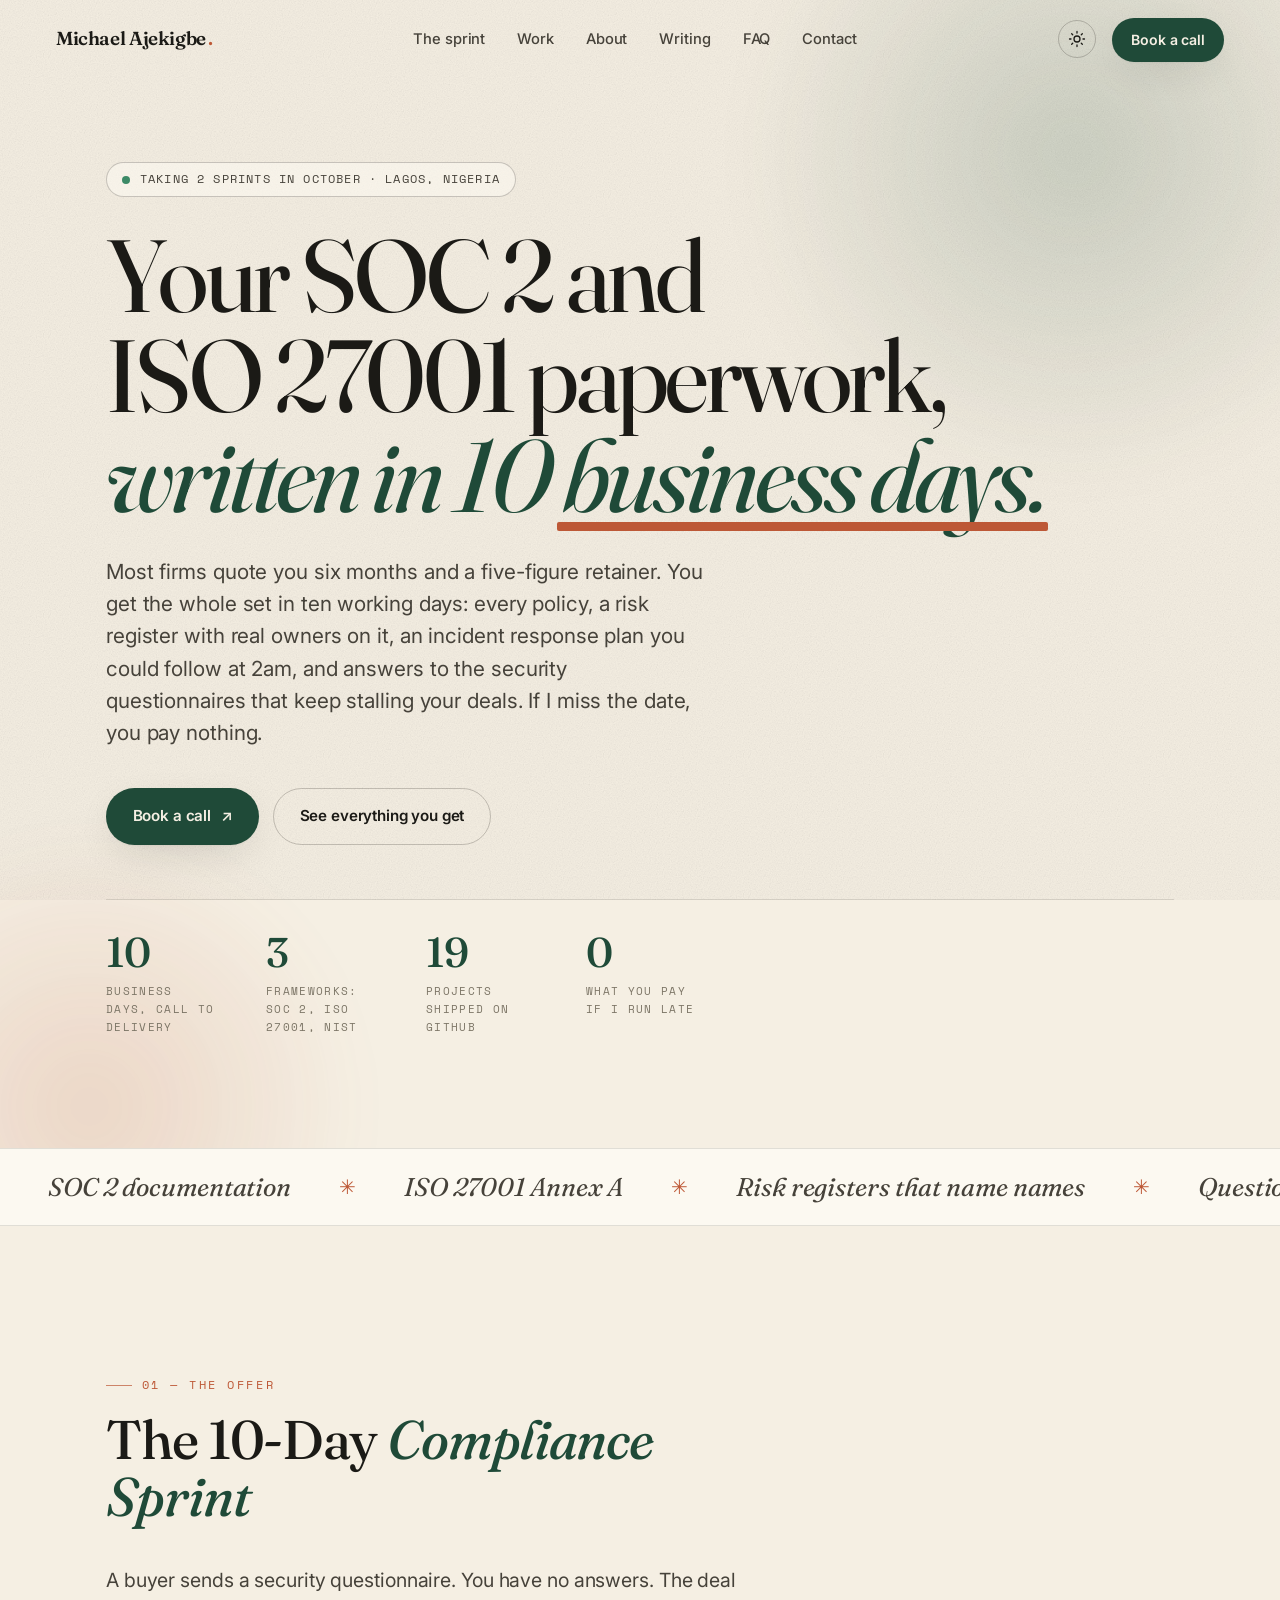
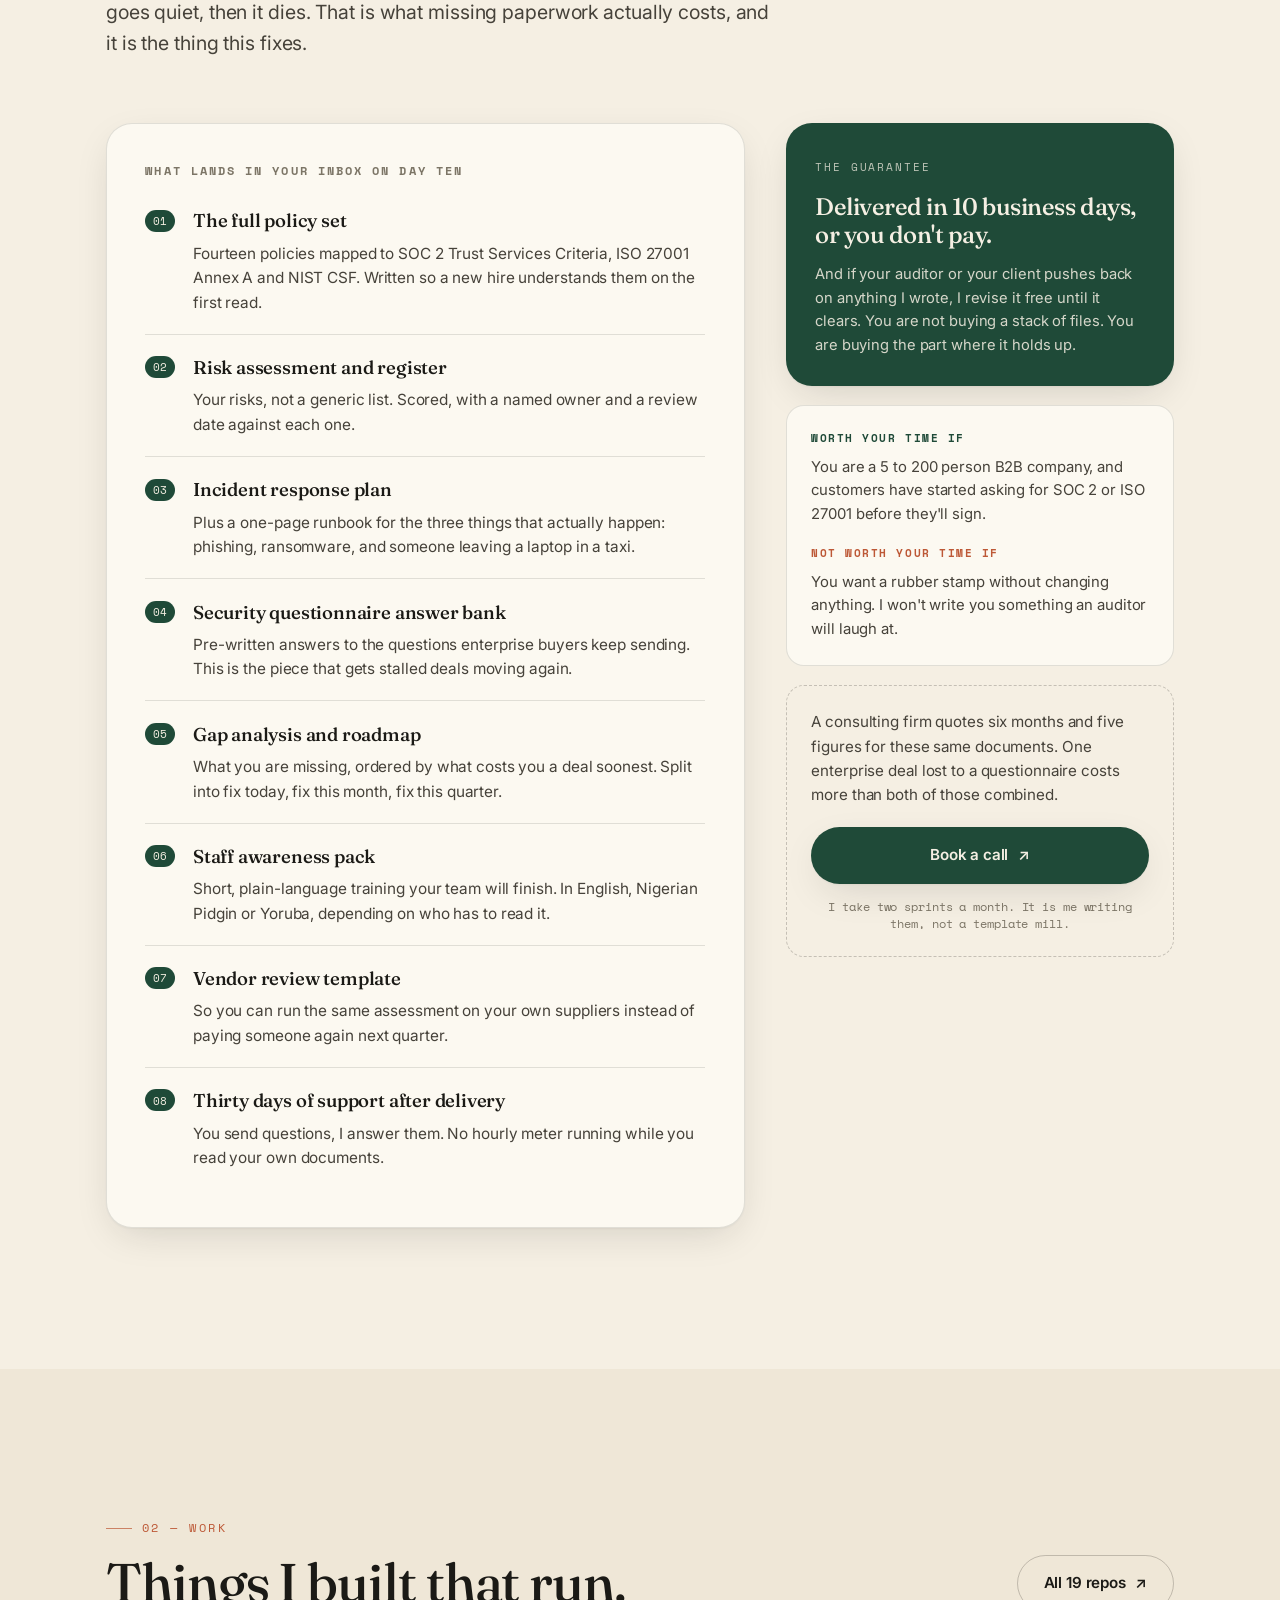
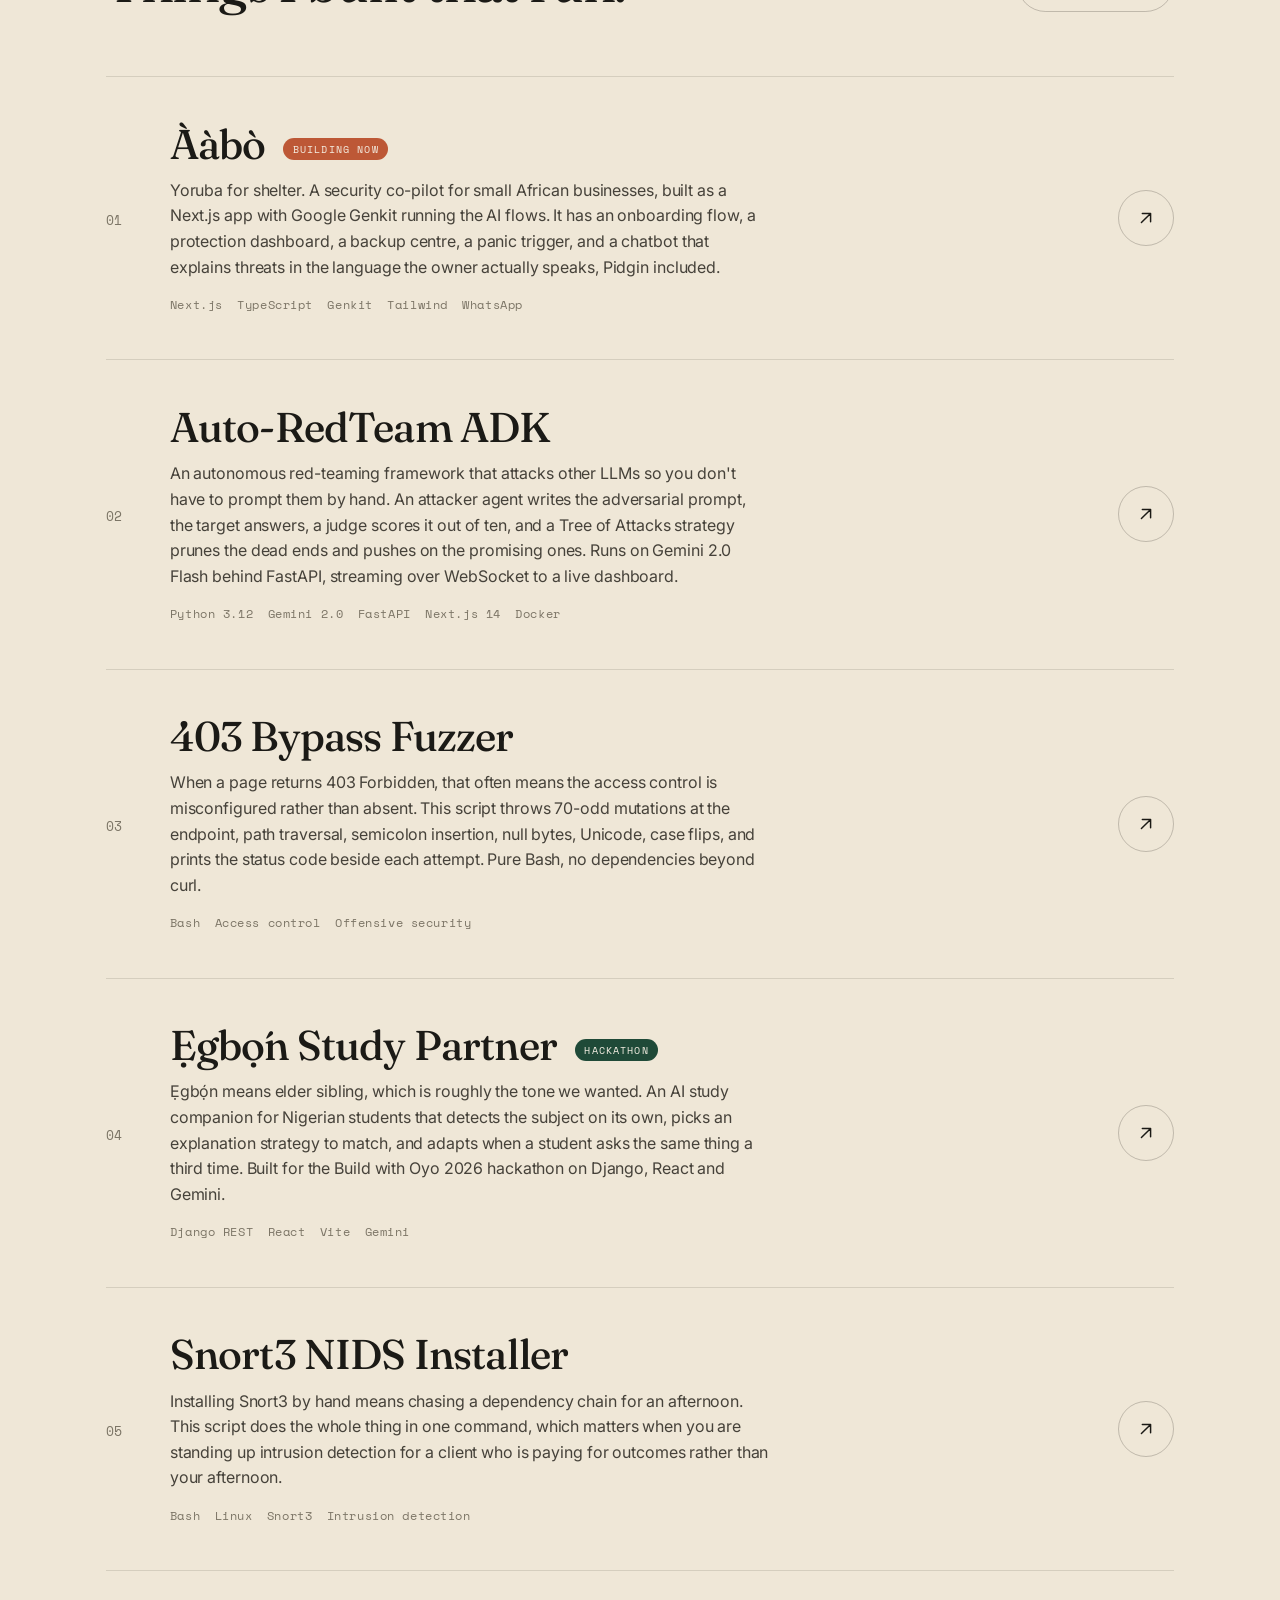
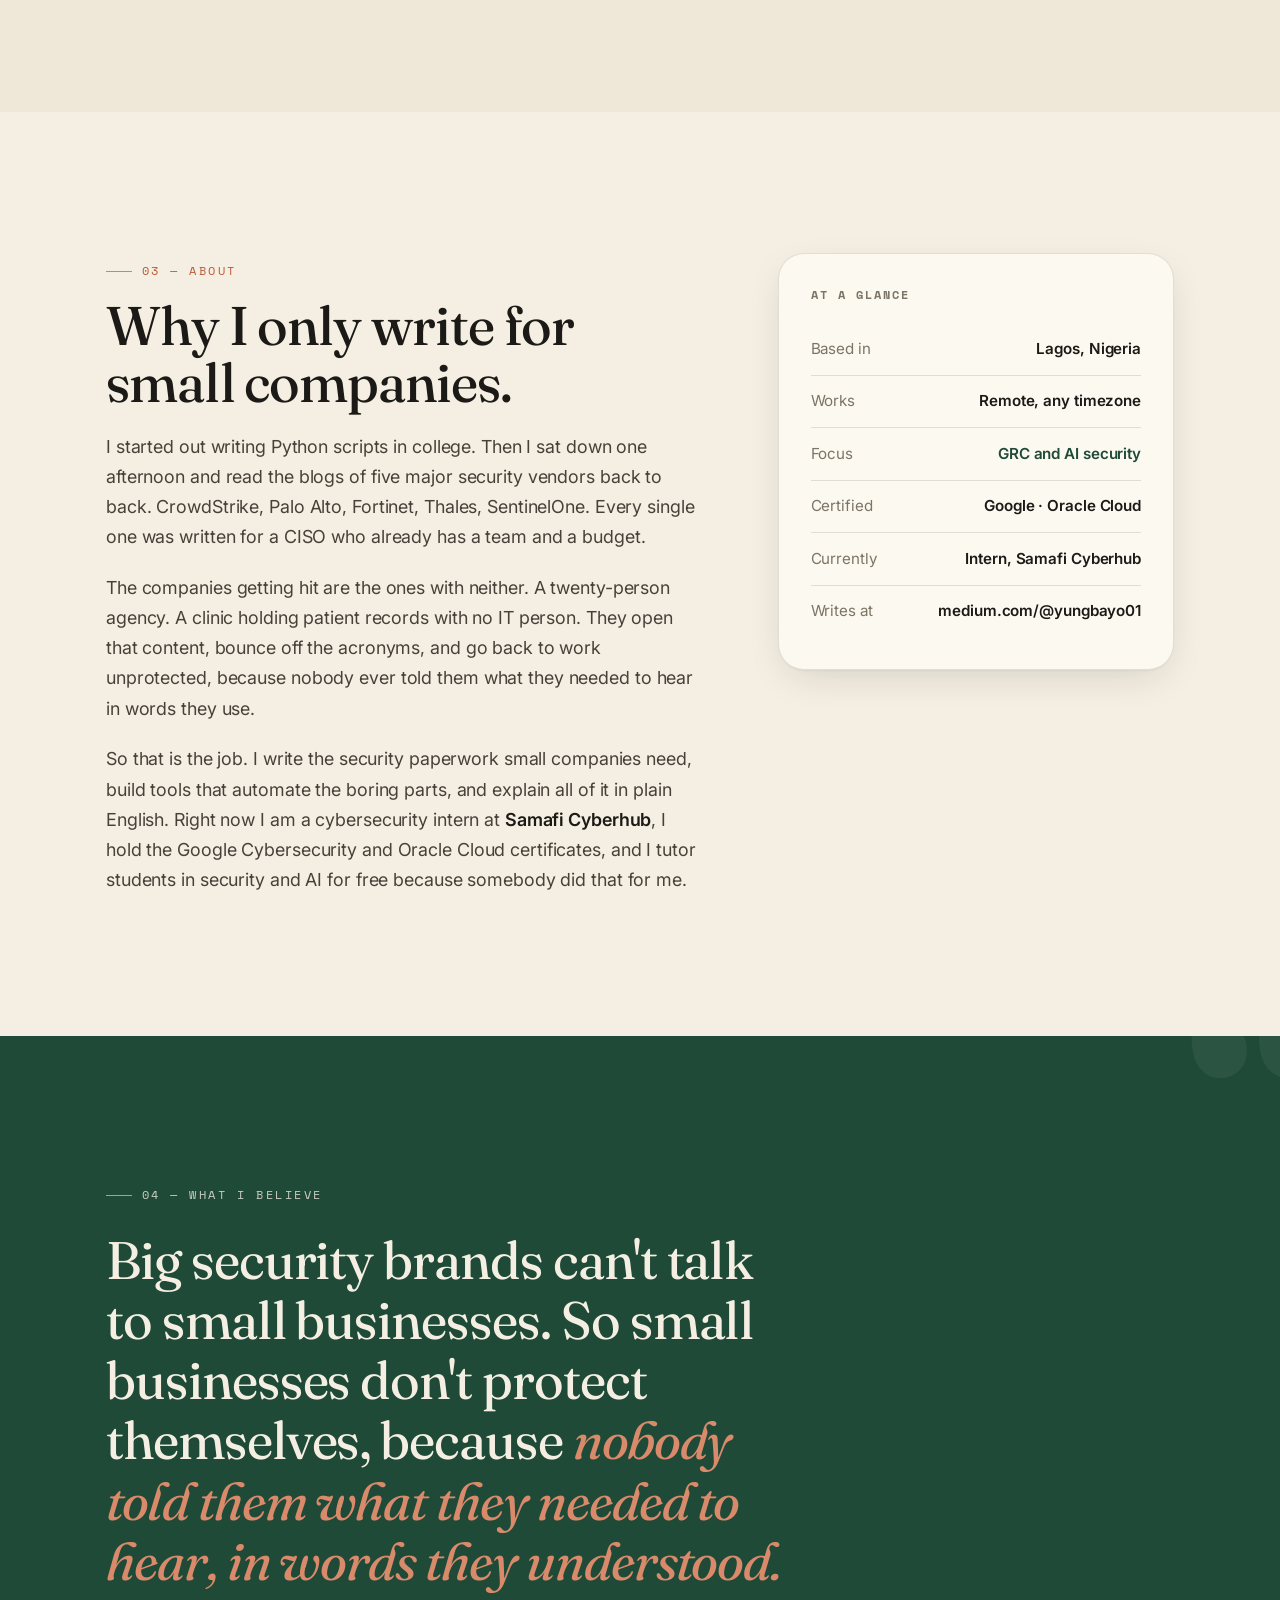
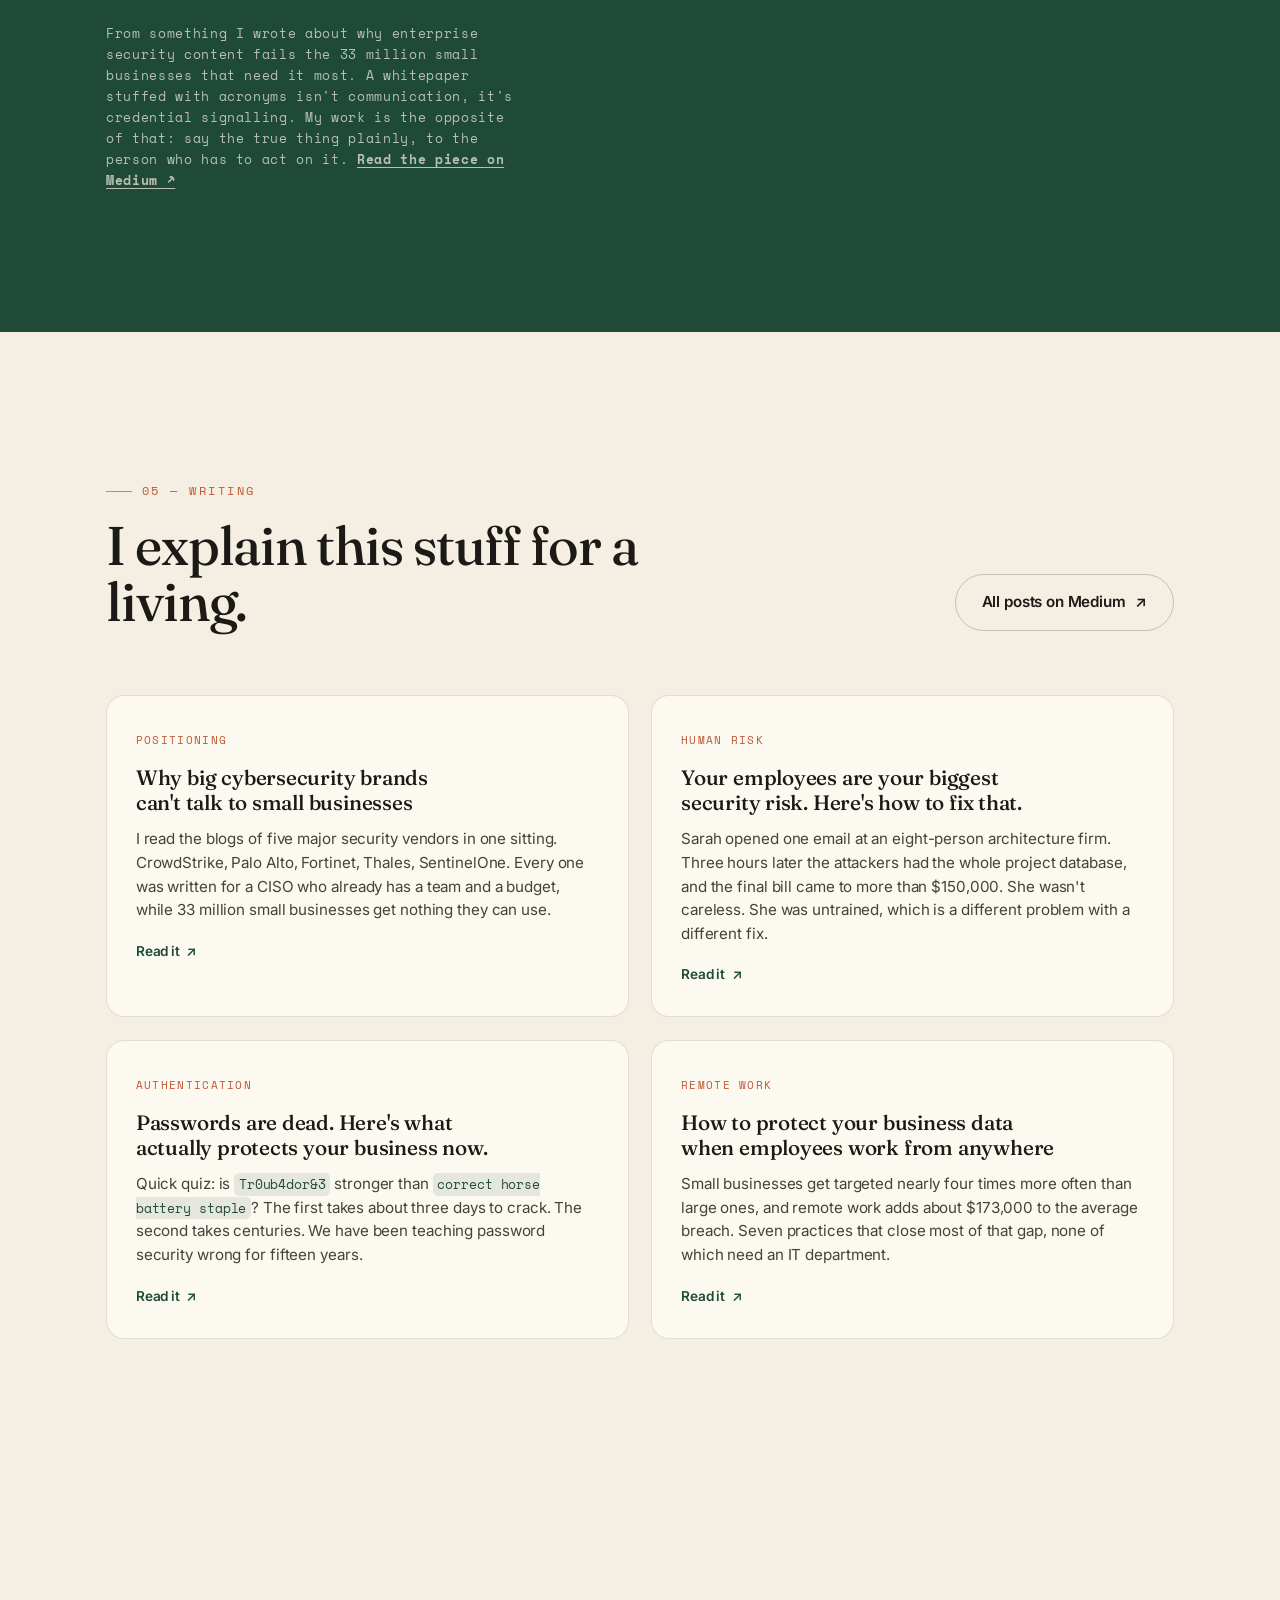
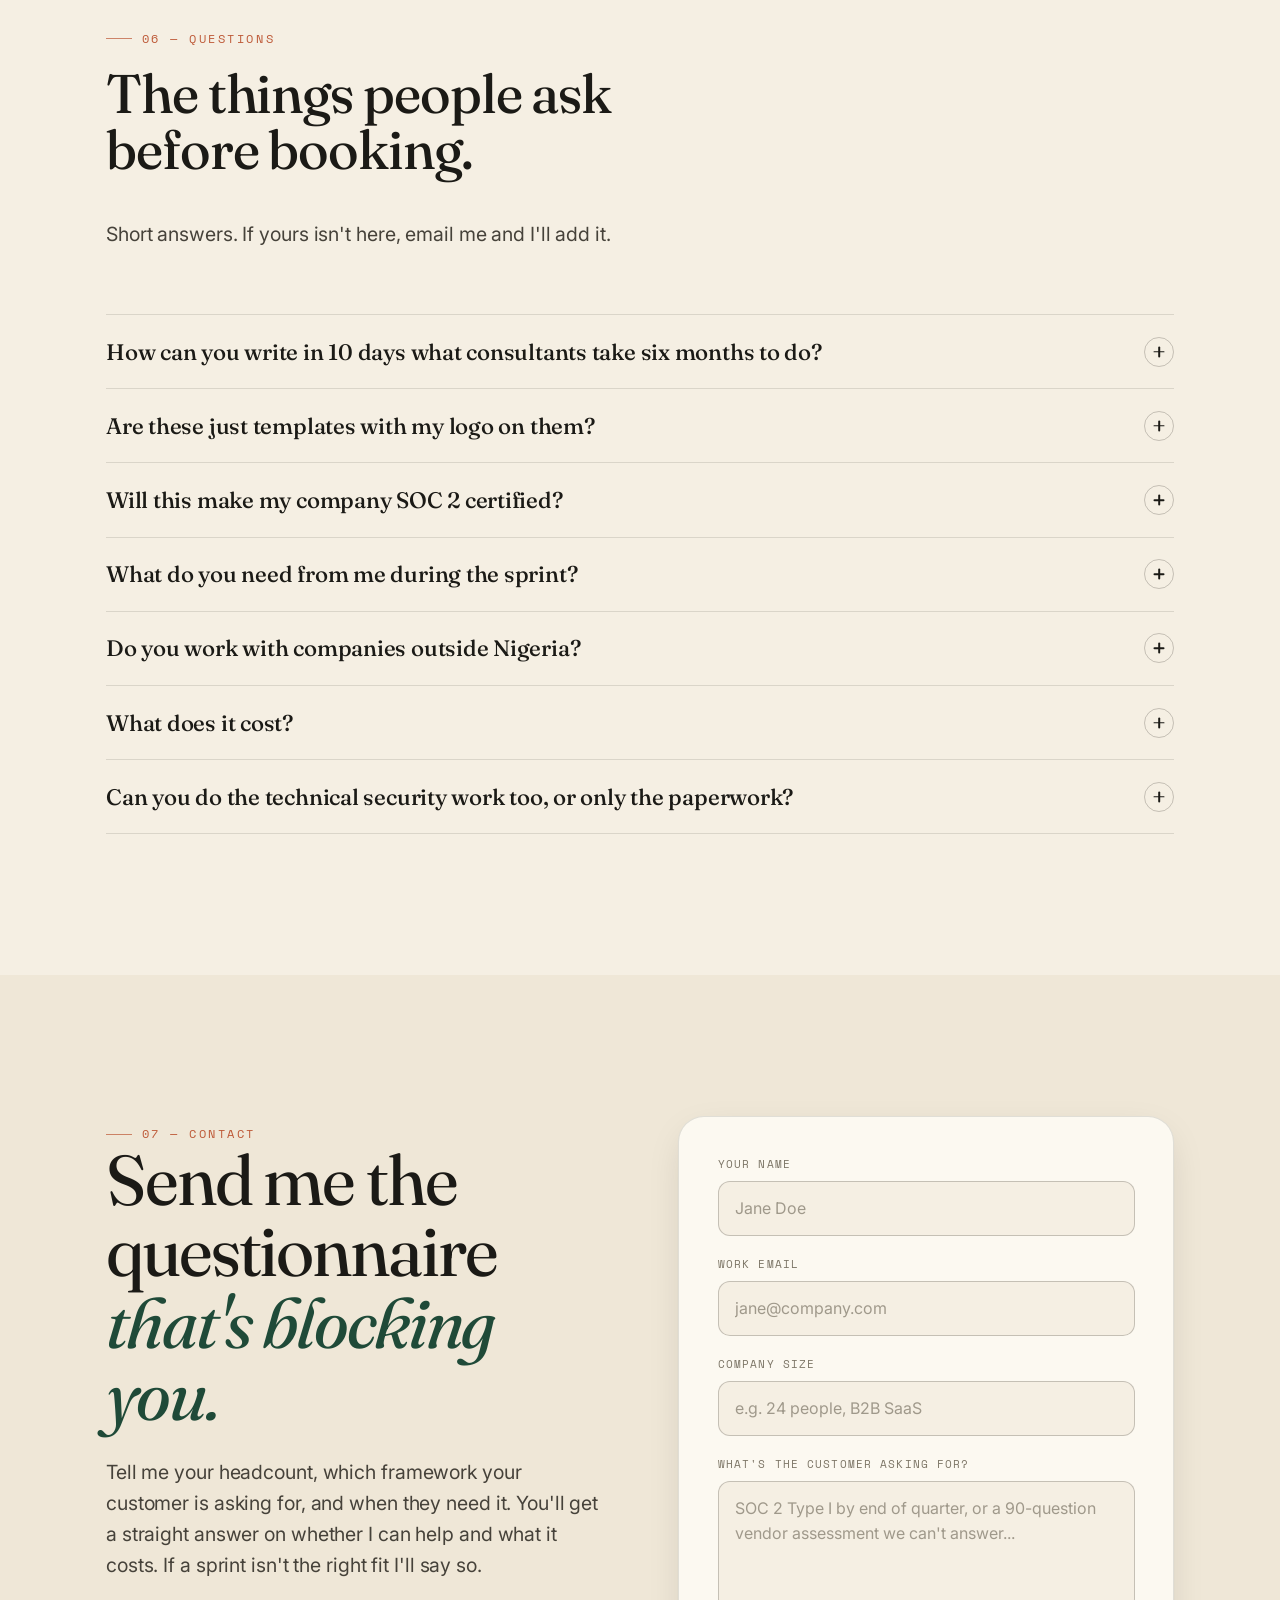
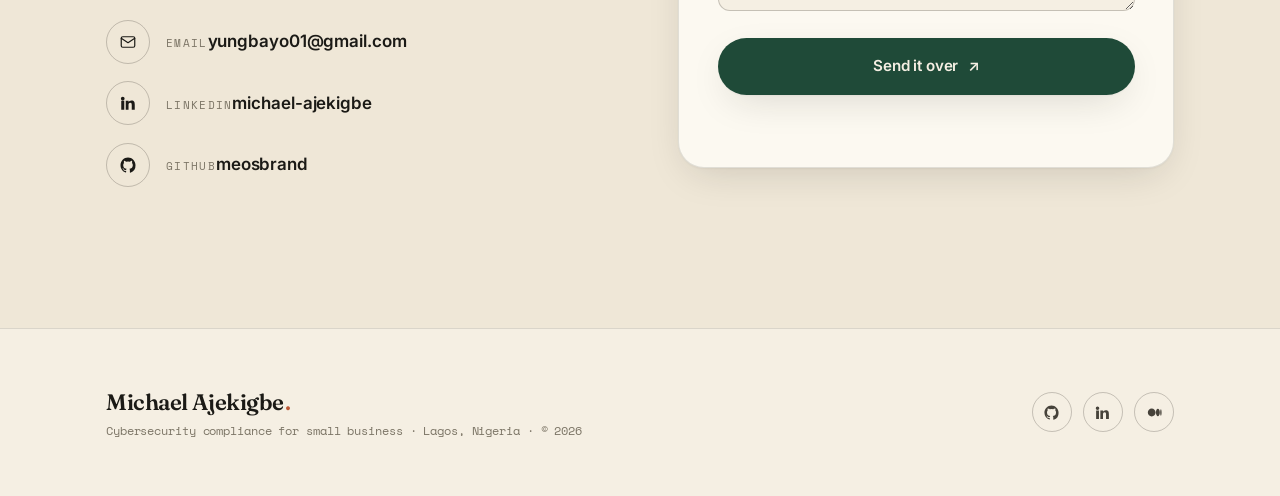
==== commit 6b31c5b1: "Add a writing section with four real articles - Restore the writing section, which the offer-led res" ====
--- a/index.html
+++ b/index.html
@@ -6,7 +6,7 @@
 
     <title>SOC 2 &amp; ISO 27001 Docs in 10 Days | Michael Ajekigbe</title>
     <meta name="description" content="I write the complete SOC 2, ISO 27001 and NIST documentation set for small businesses in 10 business days, so you stop losing deals to security questionnaires."/>
-    <link rel="canonical" href="https://meosbrand.github.io/Portfolio/"/>
+    <link rel="canonical" href="https://devmeo.me/"/>
     <meta name="author" content="Michael Ajekigbe"/>
     <meta name="robots" content="index, follow, max-snippet:-1, max-image-preview:large"/>
     <meta name="theme-color" content="#1f4a38" media="(prefers-color-scheme: light)"/>
@@ -16,14 +16,19 @@
 
     <meta property="og:type" content="website"/>
     <meta property="og:site_name" content="Michael Ajekigbe"/>
-    <meta property="og:url" content="https://meosbrand.github.io/Portfolio/"/>
+    <meta property="og:url" content="https://devmeo.me/"/>
     <meta property="og:title" content="SOC 2 &amp; ISO 27001 Docs in 10 Days | Michael Ajekigbe"/>
     <meta property="og:description" content="The complete compliance documentation set for small businesses in 10 business days. Late means you pay nothing."/>
     <meta property="og:locale" content="en_NG"/>
+    <meta property="og:image" content="https://devmeo.me/og-image.png"/>
+    <meta property="og:image:width" content="1200"/>
+    <meta property="og:image:height" content="630"/>
+    <meta property="og:image:alt" content="SOC 2 and ISO 27001 paperwork, in 10 business days. Michael Ajekigbe, Lagos, Nigeria."/>
     <meta name="twitter:card" content="summary_large_image"/>
     <meta name="twitter:creator" content="@AjekigbeMichael"/>
     <meta name="twitter:title" content="SOC 2 &amp; ISO 27001 Docs in 10 Days | Michael Ajekigbe"/>
     <meta name="twitter:description" content="The complete compliance documentation set for small businesses in 10 business days. Late means you pay nothing."/>
+    <meta name="twitter:image" content="https://devmeo.me/og-image.png"/>
 
     <link rel="icon" type="image/svg+xml" href="favicon.svg"/>
     <link rel="preconnect" href="https://fonts.googleapis.com"/>
@@ -37,12 +42,12 @@
       "@graph": [
         {
           "@type": "Person",
-          "@id": "https://meosbrand.github.io/Portfolio/#michael",
+          "@id": "https://devmeo.me/#michael",
           "name": "Michael Ajekigbe",
           "alternateName": "Michael Adebayo Ajekigbe",
           "jobTitle": "Cybersecurity Compliance Consultant and AI Security Engineer",
           "email": "yungbayo01@gmail.com",
-          "url": "https://meosbrand.github.io/Portfolio/",
+          "url": "https://devmeo.me/",
           "image": "https://avatars.githubusercontent.com/u/101786780?v=4",
           "address": { "@type": "PostalAddress", "addressLocality": "Lagos", "addressCountry": "NG" },
           "knowsAbout": [
@@ -59,7 +64,7 @@
           "knowsLanguage": ["English", "Yoruba", "Nigerian Pidgin"],
           "sameAs": [
             "https://github.com/meosbrand",
-            "https://www.linkedin.com/in/michael-ajekigbe/",
+            "https://www.linkedin.com/in/michael-ajekigbe",
             "https://medium.com/@yungbayo01",
             "https://x.com/AjekigbeMichael"
           ],
@@ -70,11 +75,11 @@
         },
         {
           "@type": "ProfessionalService",
-          "@id": "https://meosbrand.github.io/Portfolio/#service",
+          "@id": "https://devmeo.me/#service",
           "name": "Michael Ajekigbe, Cybersecurity Compliance for Small Business",
           "description": "Complete SOC 2, ISO 27001 and NIST documentation packages for small and mid-sized businesses, delivered in 10 business days.",
-          "url": "https://meosbrand.github.io/Portfolio/",
-          "founder": { "@id": "https://meosbrand.github.io/Portfolio/#michael" },
+          "url": "https://devmeo.me/",
+          "founder": { "@id": "https://devmeo.me/#michael" },
           "areaServed": [
             { "@type": "Country", "name": "Nigeria" },
             { "@type": "Place", "name": "West Africa" },
@@ -97,15 +102,15 @@
         },
         {
           "@type": "WebSite",
-          "@id": "https://meosbrand.github.io/Portfolio/#website",
-          "url": "https://meosbrand.github.io/Portfolio/",
+          "@id": "https://devmeo.me/#website",
+          "url": "https://devmeo.me/",
           "name": "Michael Ajekigbe",
           "inLanguage": "en",
-          "publisher": { "@id": "https://meosbrand.github.io/Portfolio/#michael" }
+          "publisher": { "@id": "https://devmeo.me/#michael" }
         },
         {
           "@type": "FAQPage",
-          "@id": "https://meosbrand.github.io/Portfolio/#faq",
+          "@id": "https://devmeo.me/#faq",
           "mainEntity": [
             {
               "@type": "Question",
@@ -161,6 +166,7 @@
         <a href="#offer">The sprint</a>
         <a href="#work">Work</a>
         <a href="#about">About</a>
+        <a href="#writing">Writing</a>
         <a href="#faq">FAQ</a>
         <a href="#contact">Contact</a>
     </nav>
@@ -189,12 +195,13 @@
         <a href="#offer"><span class="n">01</span> The sprint</a>
         <a href="#work"><span class="n">02</span> Work</a>
         <a href="#about"><span class="n">03</span> About</a>
-        <a href="#faq"><span class="n">04</span> FAQ</a>
-        <a href="#contact"><span class="n">05</span> Contact</a>
+        <a href="#writing"><span class="n">04</span> Writing</a>
+        <a href="#faq"><span class="n">05</span> FAQ</a>
+        <a href="#contact"><span class="n">06</span> Contact</a>
     </nav>
     <div class="mm-foot">
         <a href="https://github.com/meosbrand" target="_blank" rel="noopener">GitHub</a>
-        <a href="https://www.linkedin.com/in/michael-ajekigbe/" target="_blank" rel="noopener">LinkedIn</a>
+        <a href="https://www.linkedin.com/in/michael-ajekigbe" target="_blank" rel="noopener">LinkedIn</a>
         <a href="https://medium.com/@yungbayo01" target="_blank" rel="noopener">Medium</a>
     </div>
 </div>
@@ -474,12 +481,55 @@
         </div>
     </section>
 
+    <!-- ================= WRITING ================= -->
+    <section class="section" id="writing">
+        <div class="wrap">
+            <div class="sec-head reveal">
+                <div>
+                    <span class="eyebrow">05 &mdash; Writing</span>
+                    <h2 class="h-sec">I explain this stuff for a living.</h2>
+                </div>
+                <a class="btn btn--ghost" href="https://medium.com/@yungbayo01" target="_blank" rel="noopener">All posts on Medium <span class="ar" aria-hidden="true">↗</span></a>
+            </div>
+
+            <div class="writing">
+                <a class="post reveal" href="https://medium.com/@yungbayo01" target="_blank" rel="noopener">
+                    <span class="cat">Positioning</span>
+                    <h3>Why big cybersecurity brands can't talk to small businesses</h3>
+                    <p>I read the blogs of five major security vendors in one sitting. CrowdStrike, Palo Alto, Fortinet, Thales, SentinelOne. Every one was written for a CISO who already has a team and a budget, while 33 million small businesses get nothing they can use.</p>
+                    <span class="more">Read it <span class="ar" aria-hidden="true">↗</span></span>
+                </a>
+
+                <a class="post reveal d1" href="https://medium.com/@yungbayo01" target="_blank" rel="noopener">
+                    <span class="cat">Human risk</span>
+                    <h3>Your employees are your biggest security risk. Here's how to fix that.</h3>
+                    <p>Sarah opened one email at an eight-person architecture firm. Three hours later the attackers had the whole project database, and the final bill came to more than $150,000. She wasn't careless. She was untrained, which is a different problem with a different fix.</p>
+                    <span class="more">Read it <span class="ar" aria-hidden="true">↗</span></span>
+                </a>
+
+                <a class="post reveal d2" href="https://medium.com/@yungbayo01" target="_blank" rel="noopener">
+                    <span class="cat">Authentication</span>
+                    <h3>Passwords are dead. Here's what actually protects your business now.</h3>
+                    <p>Quick quiz: is <code>Tr0ub4dor&amp;3</code> stronger than <code>correct horse battery staple</code>? The first takes about three days to crack. The second takes centuries. We have been teaching password security wrong for fifteen years.</p>
+                    <span class="more">Read it <span class="ar" aria-hidden="true">↗</span></span>
+                </a>
+
+                <a class="post reveal d3" href="https://medium.com/@yungbayo01" target="_blank" rel="noopener">
+                    <span class="cat">Remote work</span>
+                    <h3>How to protect your business data when employees work from anywhere</h3>
+                    <p>Small businesses get targeted nearly four times more often than large ones, and remote work adds about $173,000 to the average breach. Seven practices that close most of that gap, none of which need an IT department.</p>
+                    <span class="more">Read it <span class="ar" aria-hidden="true">↗</span></span>
+                </a>
+            </div>
+        </div>
+    </section>
+
     <!-- ================= FAQ ================= -->
     <section class="section" id="faq">
         <div class="wrap">
             <div class="sec-head reveal">
                 <div>
-                    <span class="eyebrow">05 &mdash; Questions</span>
+                    <span class="eyebrow">06 &mdash; Questions</span>
                     <h2 class="h-sec">The things people ask before booking.</h2>
                 </div>
                 <p class="lead">Short answers. If yours isn't here, email me and I'll add it.</p>
@@ -529,7 +579,7 @@
         <div class="wrap">
             <div class="contact-grid">
                 <div class="reveal">
-                    <span class="eyebrow">06 &mdash; Contact</span>
+                    <span class="eyebrow">07 &mdash; Contact</span>
                     <h2>Send me the questionnaire <em>that's blocking you.</em></h2>
                     <p class="lead">
                         Tell me your headcount, which framework your customer is asking for, and when they need it.
@@ -542,7 +592,7 @@
                             <span class="ic" aria-hidden="true"><svg viewBox="0 0 24 24" fill="none" stroke="currentColor" stroke-width="1.6" stroke-linecap="round" stroke-linejoin="round"><rect x="3" y="5" width="18" height="14" rx="2"/><path d="M3 7l9 6 9-6"/></svg></span>
                             <span class="meta"><span class="k">Email</span><span class="v">yungbayo01@gmail.com</span></span>
                         </a>
-                        <a href="https://www.linkedin.com/in/michael-ajekigbe/" target="_blank" rel="noopener">
+                        <a href="https://www.linkedin.com/in/michael-ajekigbe" target="_blank" rel="noopener">
                             <span class="ic" aria-hidden="true"><svg viewBox="0 0 24 24" fill="currentColor"><path d="M4.98 3.5a2.5 2.5 0 1 1 0 5 2.5 2.5 0 0 1 0-5zM3 9h4v12H3zM9 9h3.8v1.7h.05c.53-1 1.83-2.05 3.77-2.05C20.5 8.65 21 11 21 14.1V21h-4v-6.1c0-1.45-.03-3.3-2-3.3-2 0-2.3 1.57-2.3 3.2V21H9z"/></svg></span>
                             <span class="meta"><span class="k">LinkedIn</span><span class="v">michael-ajekigbe</span></span>
                         </a>
@@ -592,7 +642,7 @@
         </div>
         <div class="socials">
             <a href="https://github.com/meosbrand" target="_blank" rel="noopener" aria-label="GitHub"><svg viewBox="0 0 24 24" fill="currentColor" aria-hidden="true"><path d="M12 2C6.48 2 2 6.58 2 12.25c0 4.53 2.87 8.37 6.84 9.73.5.1.68-.22.68-.49v-1.7c-2.78.62-3.37-1.22-3.37-1.22-.46-1.18-1.11-1.5-1.11-1.5-.91-.64.07-.62.07-.62 1 .07 1.53 1.06 1.53 1.06.9 1.57 2.35 1.12 2.92.86.09-.66.35-1.12.63-1.38-2.22-.26-4.55-1.14-4.55-5.06 0-1.12.39-2.03 1.03-2.75-.1-.26-.45-1.3.1-2.71 0 0 .84-.28 2.75 1.05a9.4 9.4 0 0 1 5 0c1.91-1.33 2.75-1.05 2.75-1.05.55 1.41.2 2.45.1 2.71.64.72 1.03 1.63 1.03 2.75 0 3.93-2.34 4.79-4.57 5.05.36.32.68.94.68 1.9v2.82c0 .27.18.6.69.49A10.26 10.26 0 0 0 22 12.25C22 6.58 17.52 2 12 2z"/></svg></a>
-            <a href="https://www.linkedin.com/in/michael-ajekigbe/" target="_blank" rel="noopener" aria-label="LinkedIn"><svg viewBox="0 0 24 24" fill="currentColor" aria-hidden="true"><path d="M4.98 3.5a2.5 2.5 0 1 1 0 5 2.5 2.5 0 0 1 0-5zM3 9h4v12H3zM9 9h3.8v1.7h.05c.53-1 1.83-2.05 3.77-2.05C20.5 8.65 21 11 21 14.1V21h-4v-6.1c0-1.45-.03-3.3-2-3.3-2 0-2.3 1.57-2.3 3.2V21H9z"/></svg></a>
+            <a href="https://www.linkedin.com/in/michael-ajekigbe" target="_blank" rel="noopener" aria-label="LinkedIn"><svg viewBox="0 0 24 24" fill="currentColor" aria-hidden="true"><path d="M4.98 3.5a2.5 2.5 0 1 1 0 5 2.5 2.5 0 0 1 0-5zM3 9h4v12H3zM9 9h3.8v1.7h.05c.53-1 1.83-2.05 3.77-2.05C20.5 8.65 21 11 21 14.1V21h-4v-6.1c0-1.45-.03-3.3-2-3.3-2 0-2.3 1.57-2.3 3.2V21H9z"/></svg></a>
             <a href="https://medium.com/@yungbayo01" target="_blank" rel="noopener" aria-label="Medium"><svg viewBox="0 0 24 24" fill="currentColor" aria-hidden="true"><path d="M13.54 12c0 3.04-2.46 5.5-5.49 5.5S2.56 15.04 2.56 12s2.46-5.5 5.49-5.5S13.54 8.96 13.54 12zM19.5 12c0 2.86-1.23 5.18-2.74 5.18S14.02 14.86 14.02 12s1.23-5.18 2.74-5.18S19.5 9.14 19.5 12zM22 12c0 2.56-.43 4.64-.97 4.64S20.06 14.56 20.06 12s.43-4.64.97-4.64S22 9.44 22 12z"/></svg></a>
         </div>
     </div>
--- a/index.css
+++ b/index.css
@@ -650,3 +650,15 @@
     .offer-grid { grid-template-columns: 1fr; }
     .offer-side { position: relative; top: 0; }
 }
+
+/* ---------- Writing: 4-card grid + inline code ---------- */
+.post code {
+    font-family: var(--font-mono);
+    font-size: .86em;
+    background: color-mix(in srgb, var(--green) 10%, transparent);
+    color: var(--green);
+    padding: .1em .35em;
+    border-radius: 5px;
+}
+.post h3 { text-wrap: balance; }
+@media (max-width: 940px) { .writing { grid-template-columns: 1fr; } }
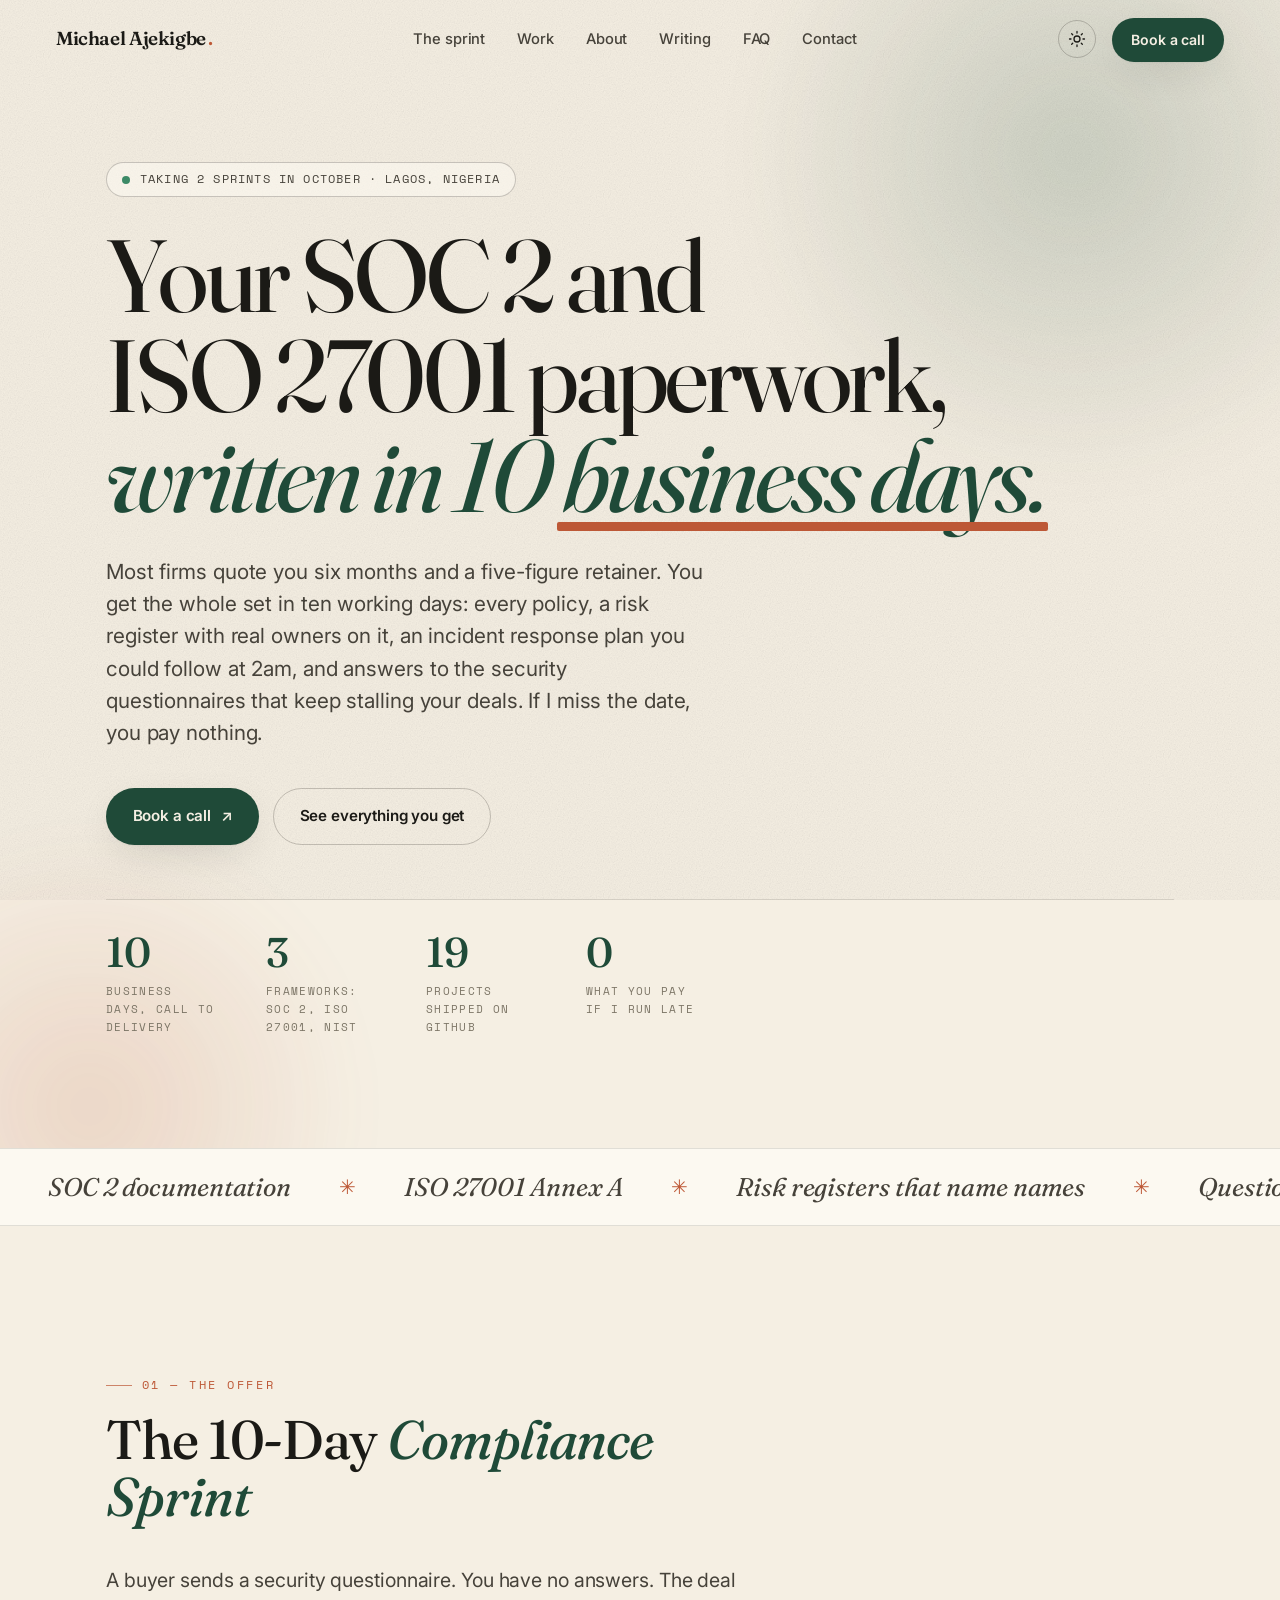
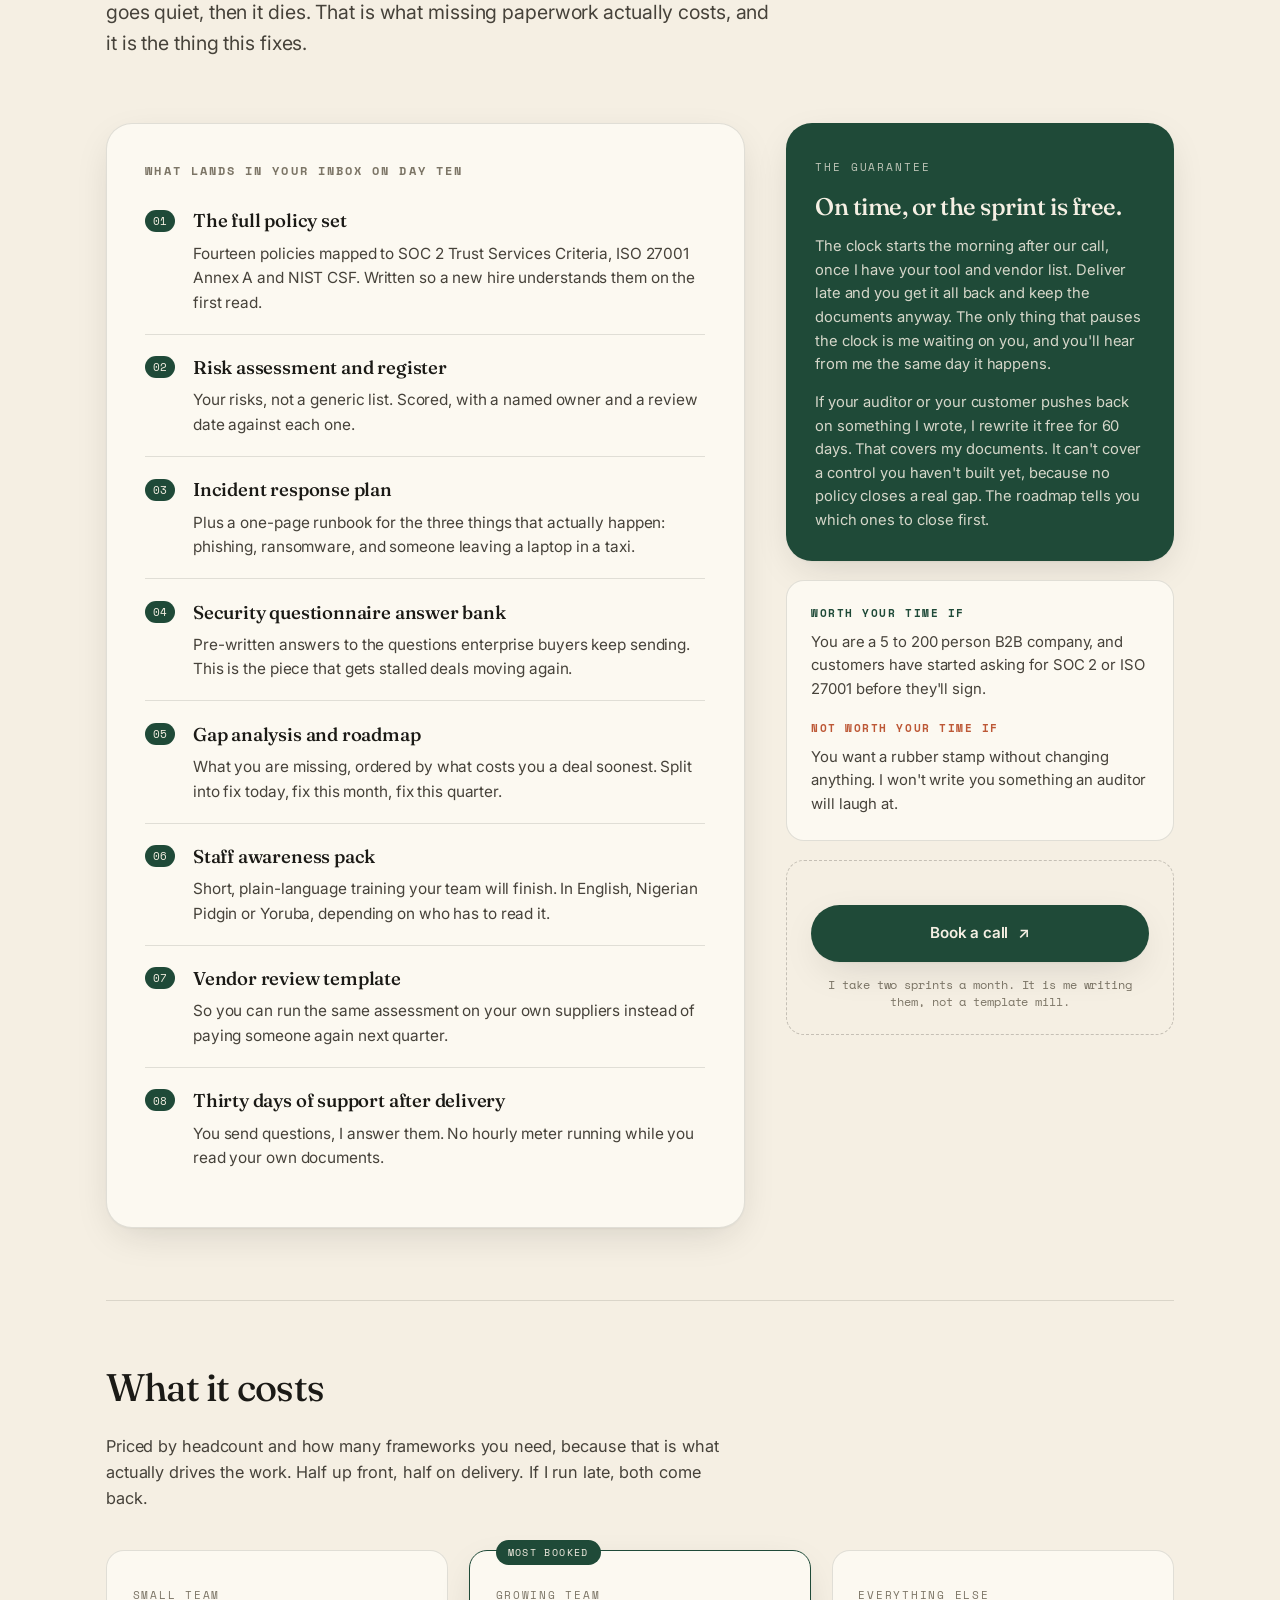
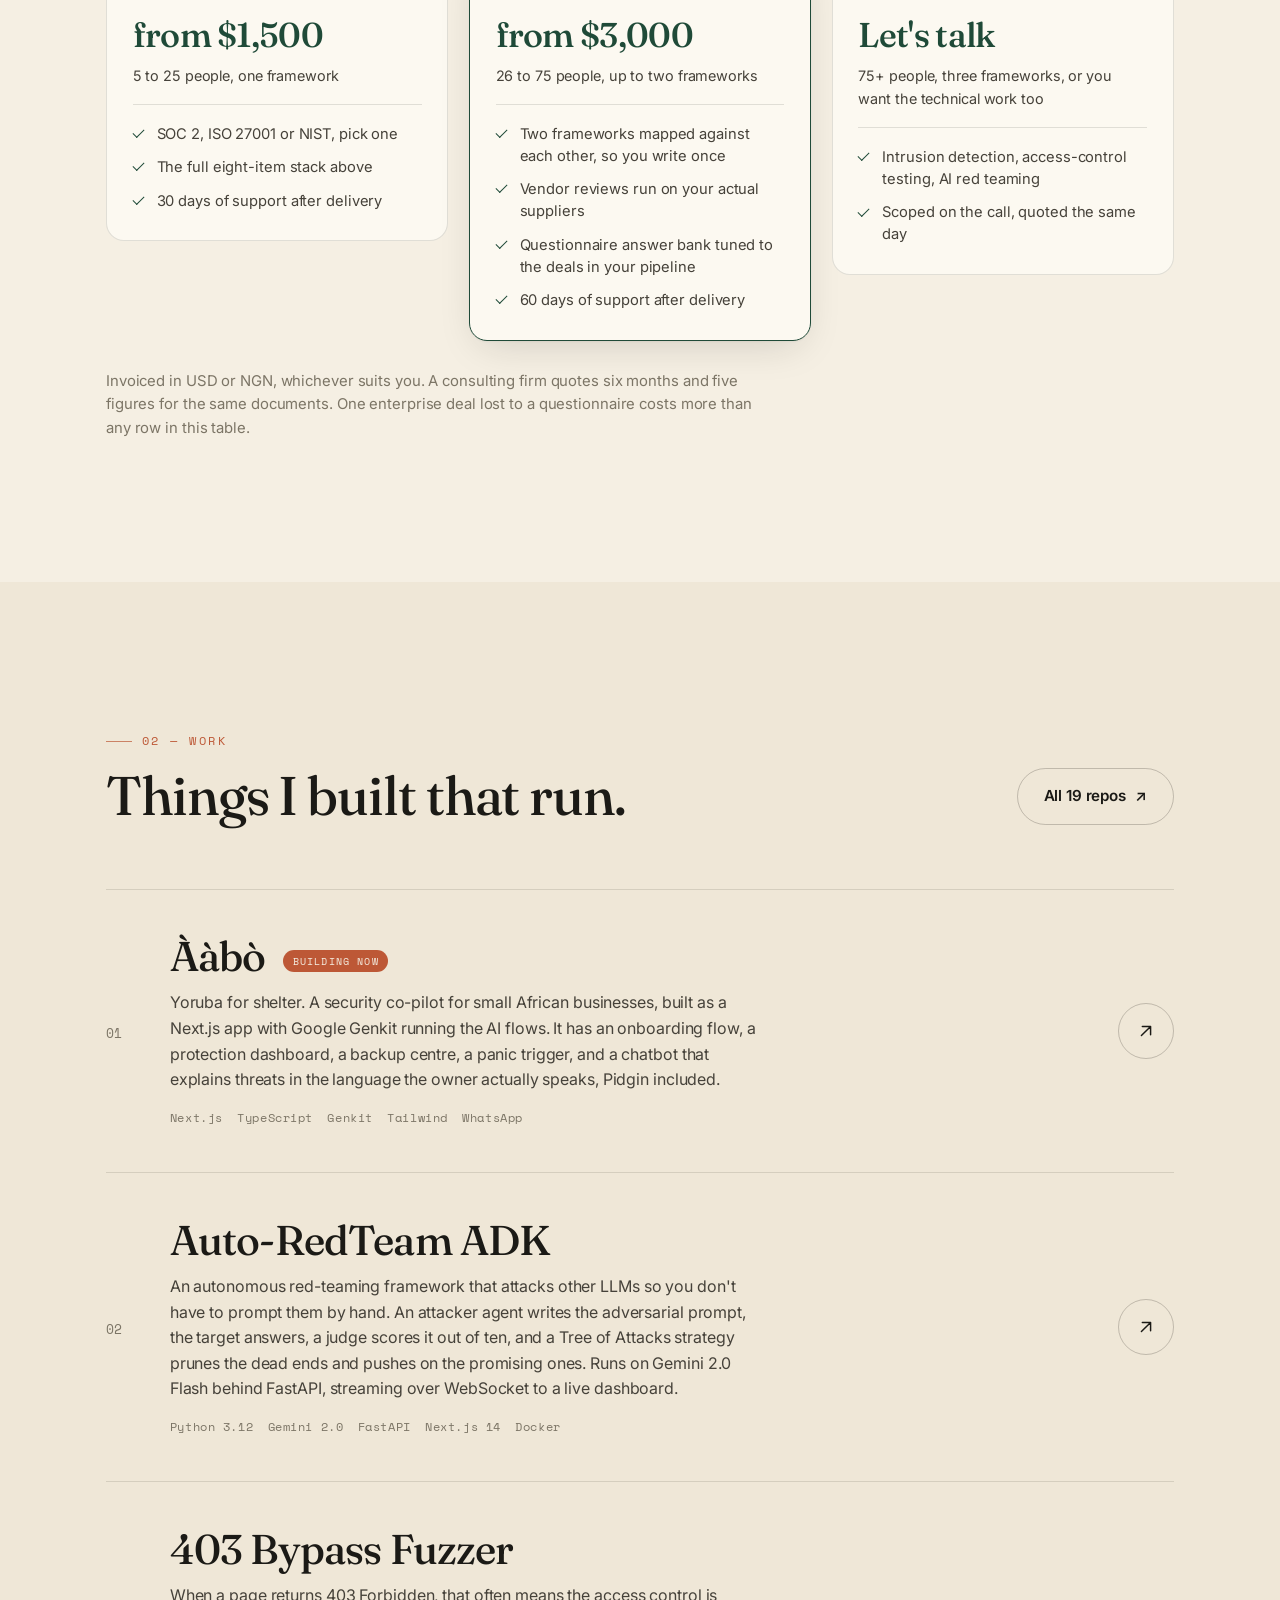
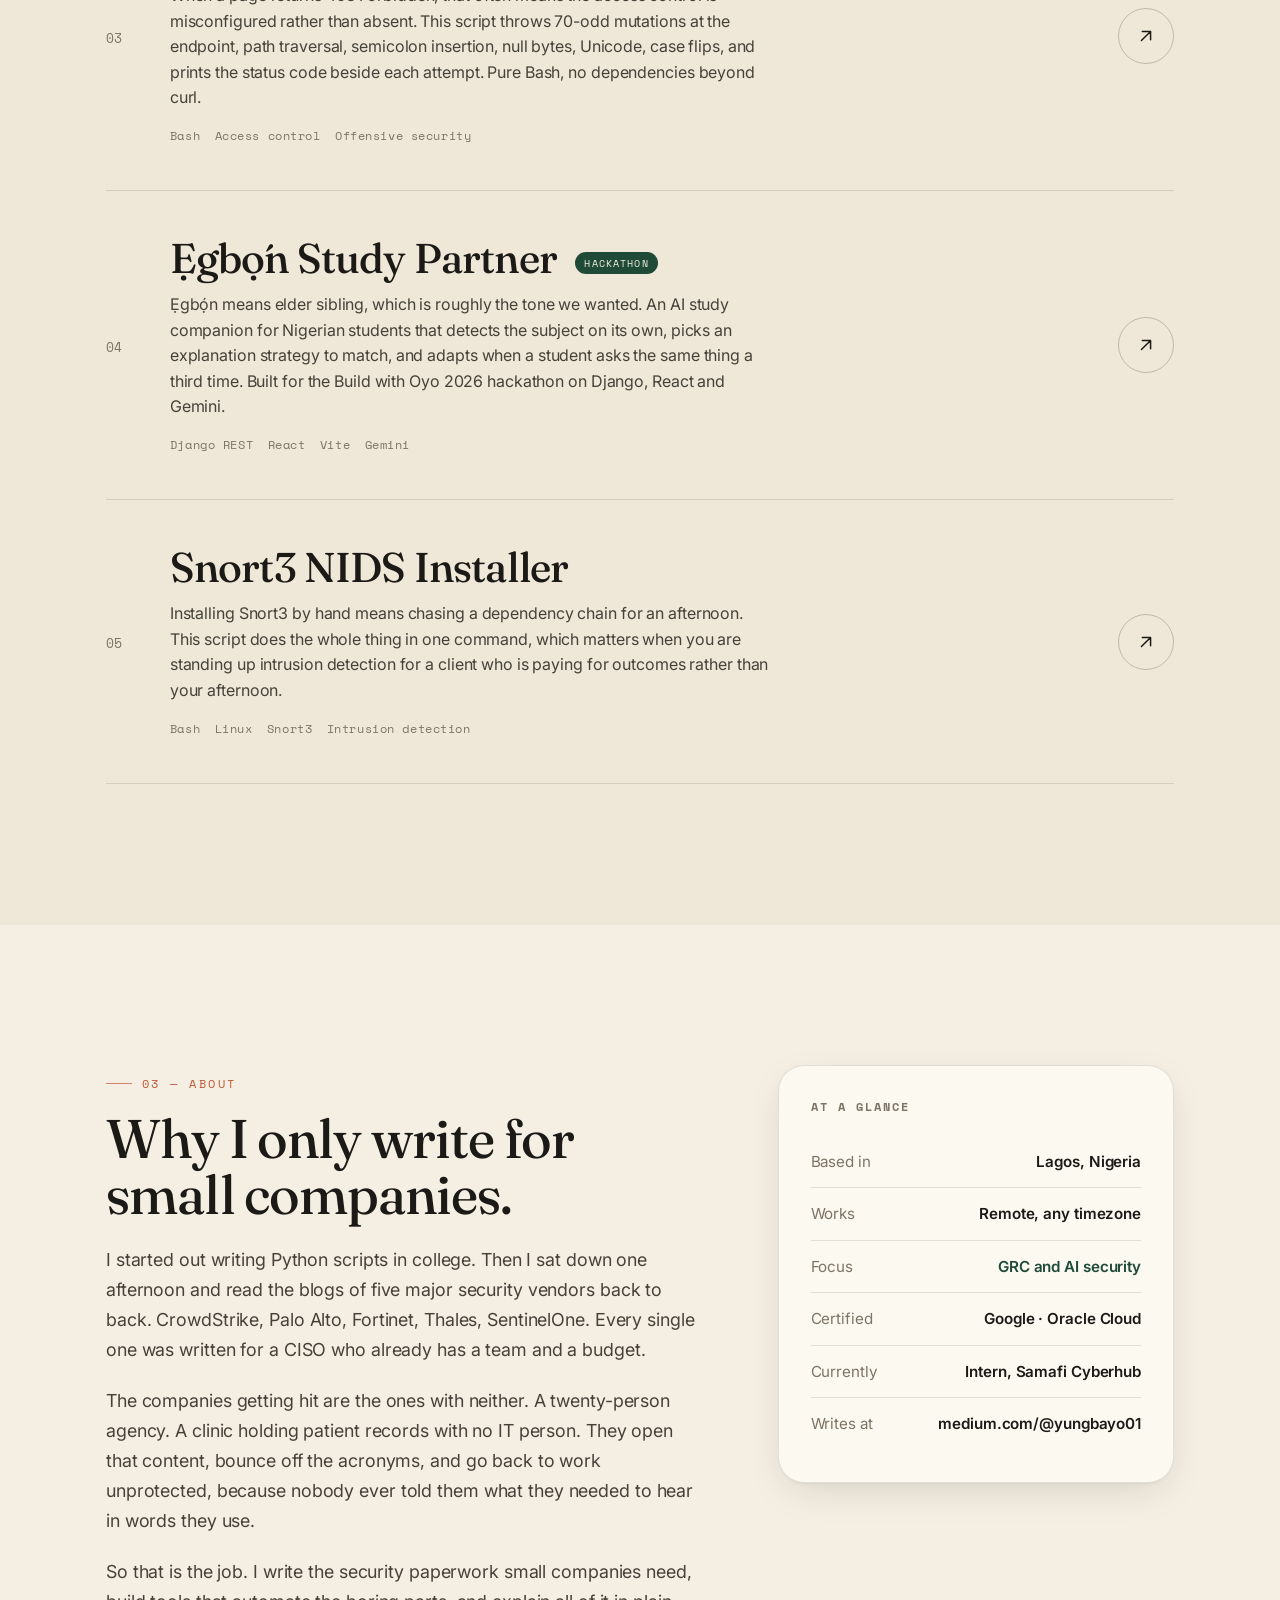
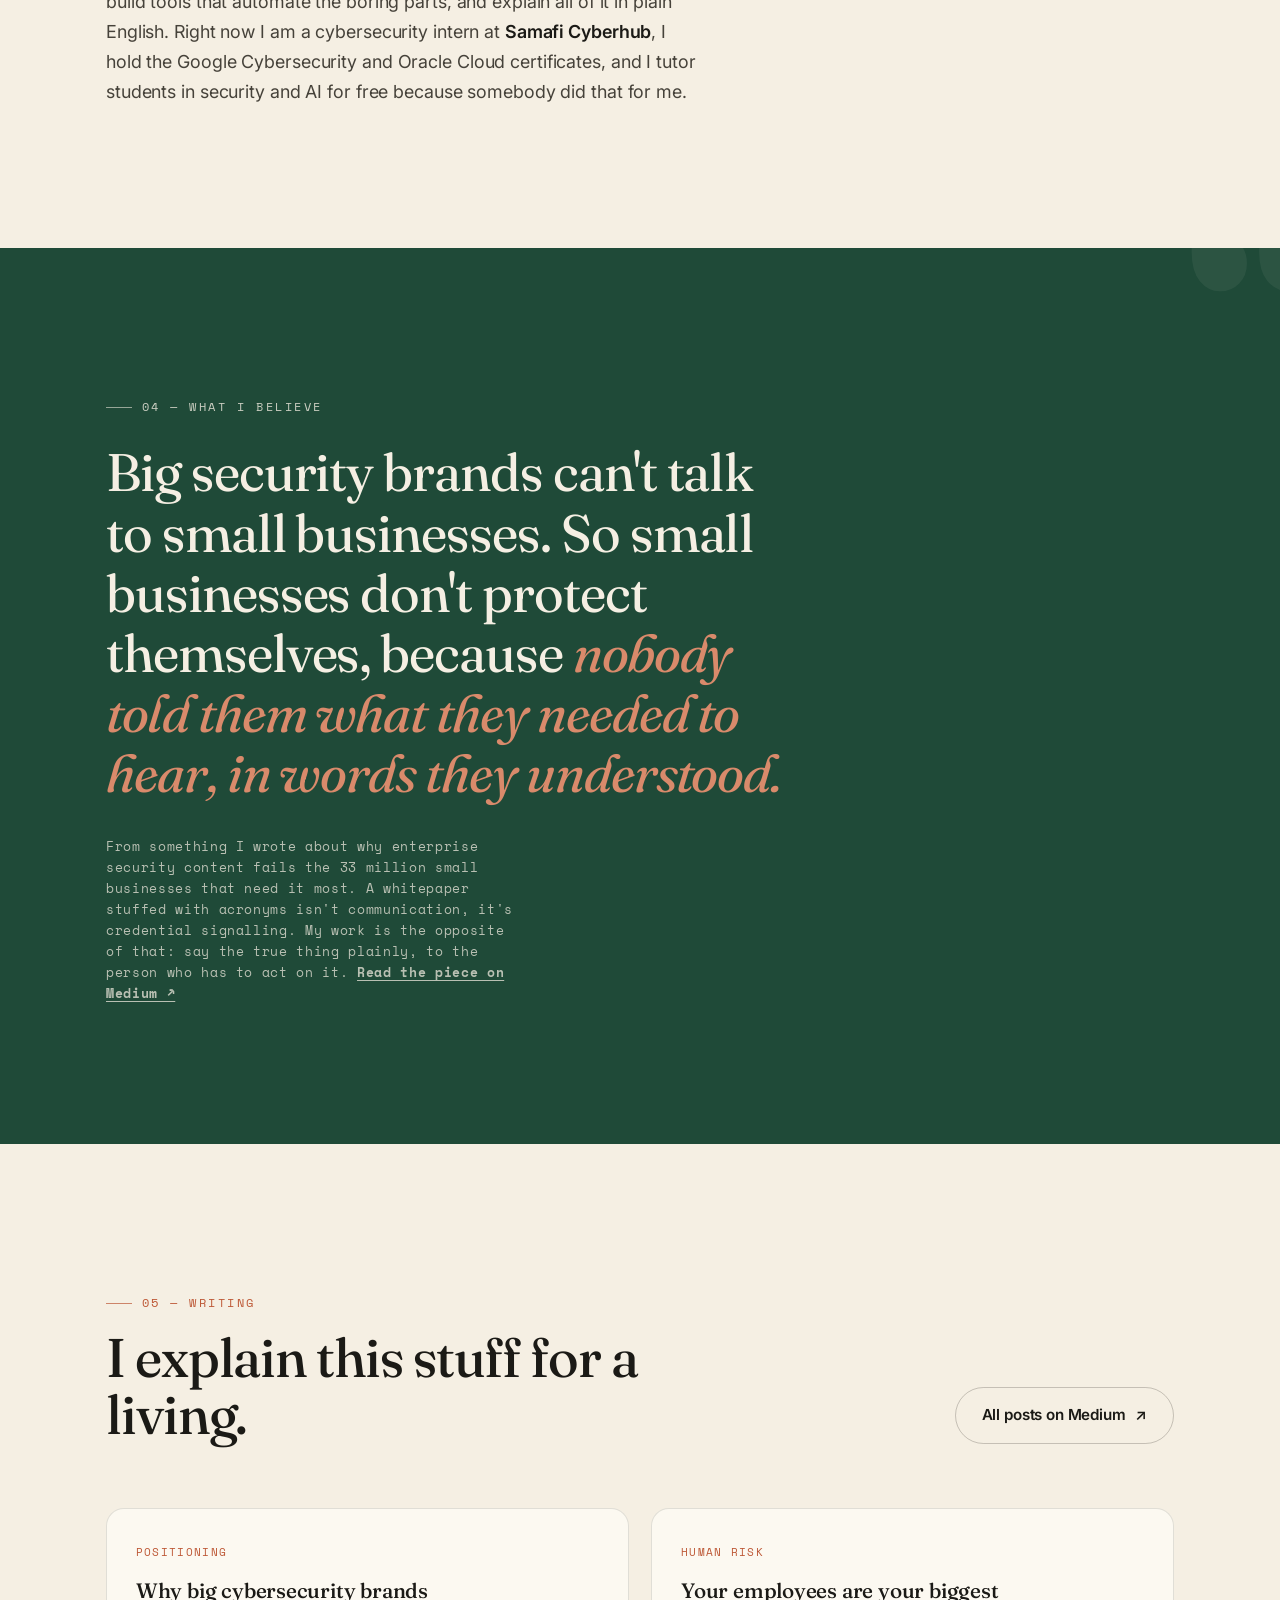
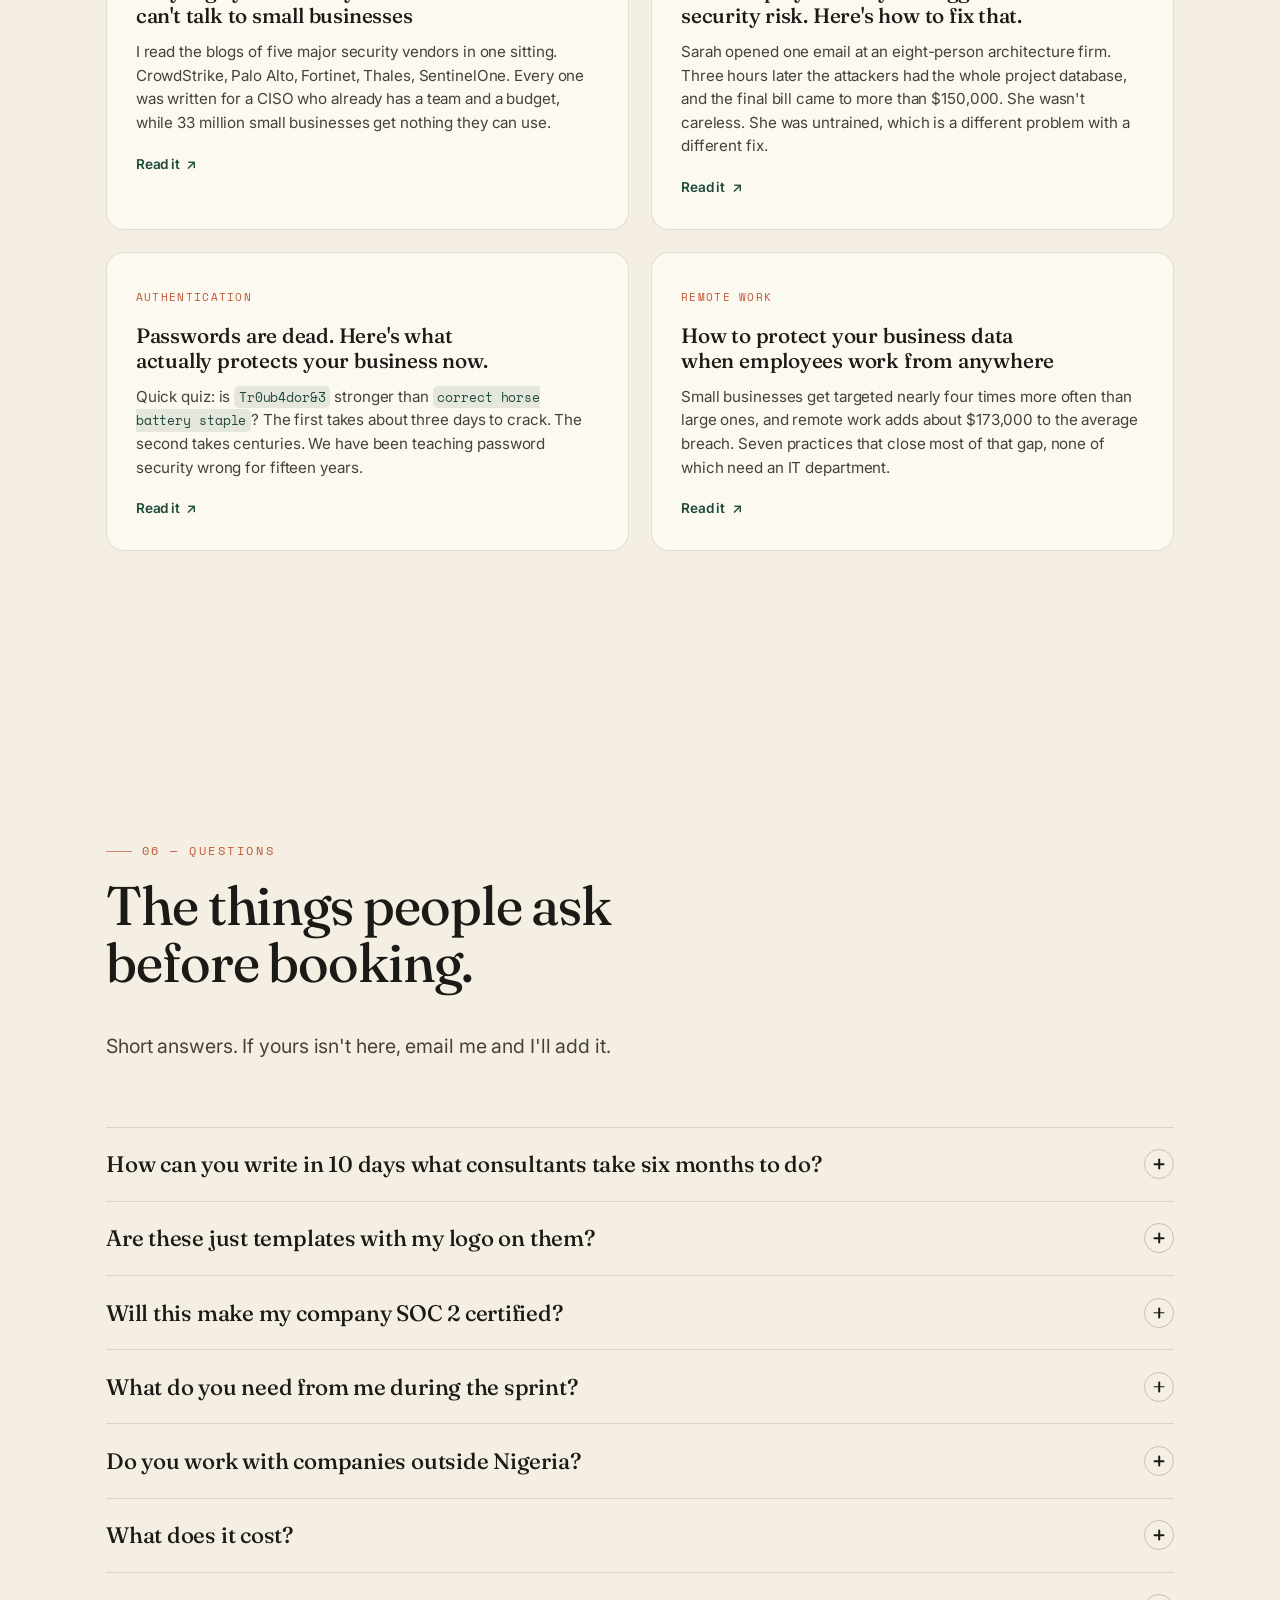
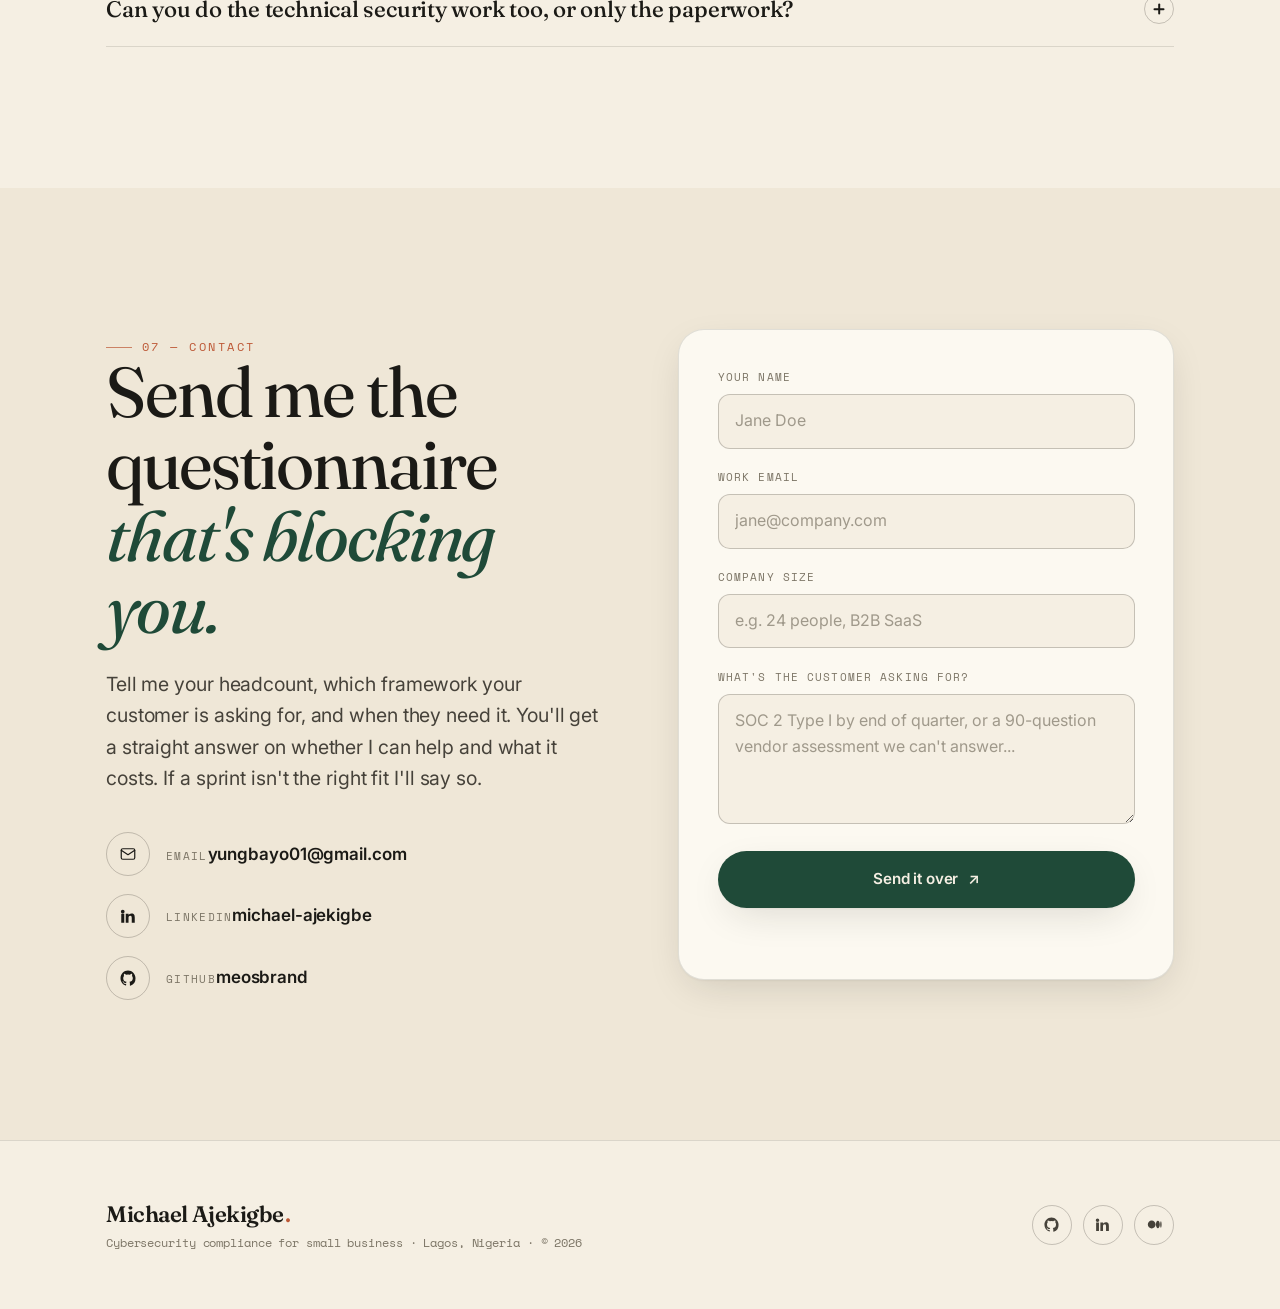
==== commit f551426f: "Tighten the guarantee and publish pricing The guarantee as written had four holes: no defined start " ====
--- a/index.html
+++ b/index.html
@@ -86,7 +86,18 @@
             { "@type": "Place", "name": "Remote worldwide" }
           ],
           "serviceType": "Cybersecurity compliance documentation",
-          "priceRange": "$$",
+          "priceRange": "$1500-$6000",
+          "offers": {
+            "@type": "AggregateOffer",
+            "name": "The 10-Day Compliance Sprint",
+            "description": "SOC 2, ISO 27001 and NIST documentation packages for small businesses, delivered in 10 business days with a late-delivery refund.",
+            "priceCurrency": "USD",
+            "lowPrice": "1500",
+            "highPrice": "6000",
+            "offerCount": "3",
+            "availability": "https://schema.org/LimitedAvailability",
+            "eligibleQuantity": { "@type": "QuantitativeValue", "value": 2, "unitText": "engagements per month" }
+          },
           "hasOfferCatalog": {
             "@type": "OfferCatalog",
             "name": "The 10-Day Compliance Sprint",
@@ -337,8 +348,9 @@
                 <aside class="offer-side">
                     <div class="guarantee reveal d1">
                         <span class="g-tag">The guarantee</span>
-                        <p class="g-main">Delivered in 10 business days, or you don't pay.</p>
-                        <p class="g-sub">And if your auditor or your client pushes back on anything I wrote, I revise it free until it clears. You are not buying a stack of files. You are buying the part where it holds up.</p>
+                        <p class="g-main">On time, or the sprint is free.</p>
+                        <p class="g-sub">The clock starts the morning after our call, once I have your tool and vendor list. Deliver late and you get it all back and keep the documents anyway. The only thing that pauses the clock is me waiting on you, and you'll hear from me the same day it happens.</p>
+                        <p class="g-sub">If your auditor or your customer pushes back on something I wrote, I rewrite it free for 60 days. That covers my documents. It can't cover a control you haven't built yet, because no policy closes a real gap. The roadmap tells you which ones to close first.</p>
                     </div>
 
                     <div class="qualify reveal d2">
@@ -349,11 +361,55 @@
                     </div>
 
                     <div class="anchor reveal d3">
-                        <p>A consulting firm quotes six months and five figures for these same documents. One enterprise deal lost to a questionnaire costs more than both of those combined.</p>
                         <a class="btn btn--primary" href="#contact">Book a call <span class="ar" aria-hidden="true">↗</span></a>
                         <p class="slots">I take two sprints a month. It is me writing them, not a template mill.</p>
                     </div>
                 </aside>
+            </div>
+
+            <div class="pricing-wrap">
+                <div class="pricing-head reveal">
+                    <h3>What it costs</h3>
+                    <p>Priced by headcount and how many frameworks you need, because that is what actually drives the work. Half up front, half on delivery. If I run late, both come back.</p>
+                </div>
+
+                <div class="pricing">
+                    <div class="tier reveal">
+                        <span class="t-name">Small team</span>
+                        <p class="t-price">from $1,500</p>
+                        <p class="t-who">5 to 25 people, one framework</p>
+                        <ul>
+                            <li>SOC 2, ISO 27001 or NIST, pick one</li>
+                            <li>The full eight-item stack above</li>
+                            <li>30 days of support after delivery</li>
+                        </ul>
+                    </div>
+
+                    <div class="tier featured reveal d1">
+                        <span class="t-flag">Most booked</span>
+                        <span class="t-name">Growing team</span>
+                        <p class="t-price">from $3,000</p>
+                        <p class="t-who">26 to 75 people, up to two frameworks</p>
+                        <ul>
+                            <li>Two frameworks mapped against each other, so you write once</li>
+                            <li>Vendor reviews run on your actual suppliers</li>
+                            <li>Questionnaire answer bank tuned to the deals in your pipeline</li>
+                            <li>60 days of support after delivery</li>
+                        </ul>
+                    </div>
+
+                    <div class="tier reveal d2">
+                        <span class="t-name">Everything else</span>
+                        <p class="t-price">Let's talk</p>
+                        <p class="t-who">75+ people, three frameworks, or you want the technical work too</p>
+                        <ul>
+                            <li>Intrusion detection, access-control testing, AI red teaming</li>
+                            <li>Scoped on the call, quoted the same day</li>
+                        </ul>
+                    </div>
+                </div>
+
+                <p class="pricing-note reveal">Invoiced in USD or NGN, whichever suits you. A consulting firm quotes six months and five figures for the same documents. One enterprise deal lost to a questionnaire costs more than any row in this table.</p>
             </div>
         </div>
     </section>
@@ -563,7 +619,7 @@
 
                 <details class="faq-item">
                     <summary><h3>What does it cost?</h3><span class="chev" aria-hidden="true"></span></summary>
-                    <p>It depends on your headcount and how many frameworks you need. It costs less than one month of a consulting retainer. Tell me your size on the call and you get a number that day, not a proposal deck two weeks later.</p>
+                    <p>From $1,500 for a team of 5 to 25 on one framework, and from $3,000 for up to 75 people across two. Past that it gets scoped on the call and quoted the same day, never a proposal deck two weeks later. Half up front, half on delivery, and if I miss the date both come back.</p>
                 </details>
 
                 <details class="faq-item">
--- a/index.css
+++ b/index.css
@@ -662,3 +662,38 @@
 }
 .post h3 { text-wrap: balance; }
 @media (max-width: 940px) { .writing { grid-template-columns: 1fr; } }
+
+/* ---------- Pricing ---------- */
+.pricing-wrap { margin-top: clamp(3rem, 6vw, 4.5rem); padding-top: clamp(2.5rem, 5vw, 3.5rem); border-top: 1px solid var(--line); }
+.pricing-head h3 { font-family: var(--font-display); font-weight: 460; font-size: clamp(1.7rem, 3.4vw, 2.4rem); letter-spacing: -0.02em; }
+.pricing-head p { color: var(--ink-soft); max-width: 62ch; margin-top: .9rem; font-size: 1.02rem; line-height: 1.6; }
+
+.pricing { display: grid; grid-template-columns: repeat(3, 1fr); gap: 1.3rem; margin-top: 2.4rem; align-items: start; }
+.tier {
+    background: var(--surface);
+    border: 1px solid var(--line);
+    border-radius: var(--radius);
+    padding: 1.8rem 1.6rem;
+    position: relative;
+    transition: transform .4s var(--ease), box-shadow .4s var(--ease), border-color .4s var(--ease);
+}
+.tier:hover { transform: translateY(-5px); box-shadow: var(--shadow); border-color: var(--line-strong); }
+.tier.featured { border-color: var(--green); border-width: 1.5px; box-shadow: var(--shadow); }
+.t-flag {
+    position: absolute; top: -11px; left: 1.6rem;
+    font-family: var(--font-mono); font-size: .62rem; letter-spacing: .14em; text-transform: uppercase;
+    background: var(--green); color: var(--on-green); border-radius: 100px; padding: .3rem .75rem;
+}
+.t-name { font-family: var(--font-mono); font-size: .68rem; letter-spacing: .16em; text-transform: uppercase; color: var(--muted); }
+.t-price { font-family: var(--font-display); font-weight: 520; font-size: clamp(1.7rem, 3vw, 2.15rem); letter-spacing: -0.02em; margin-top: .7rem; line-height: 1; color: var(--green); }
+.t-who { font-size: .9rem; color: var(--ink-soft); margin-top: .7rem; padding-bottom: 1.1rem; border-bottom: 1px solid var(--line); }
+.tier ul { list-style: none; padding: 0; margin-top: 1.1rem; display: flex; flex-direction: column; gap: .7rem; }
+.tier li { font-size: .92rem; color: var(--ink-soft); line-height: 1.5; padding-left: 1.5rem; position: relative; }
+.tier li::before {
+    content: ""; position: absolute; left: 0; top: .42em;
+    width: 11px; height: 6px; border-left: 1.8px solid var(--green); border-bottom: 1.8px solid var(--green);
+    transform: rotate(-45deg);
+}
+.pricing-note { margin-top: 1.8rem; font-size: .93rem; color: var(--muted); max-width: 72ch; line-height: 1.6; }
+
+@media (max-width: 940px) { .pricing { grid-template-columns: 1fr; } .tier.featured { order: -1; } }
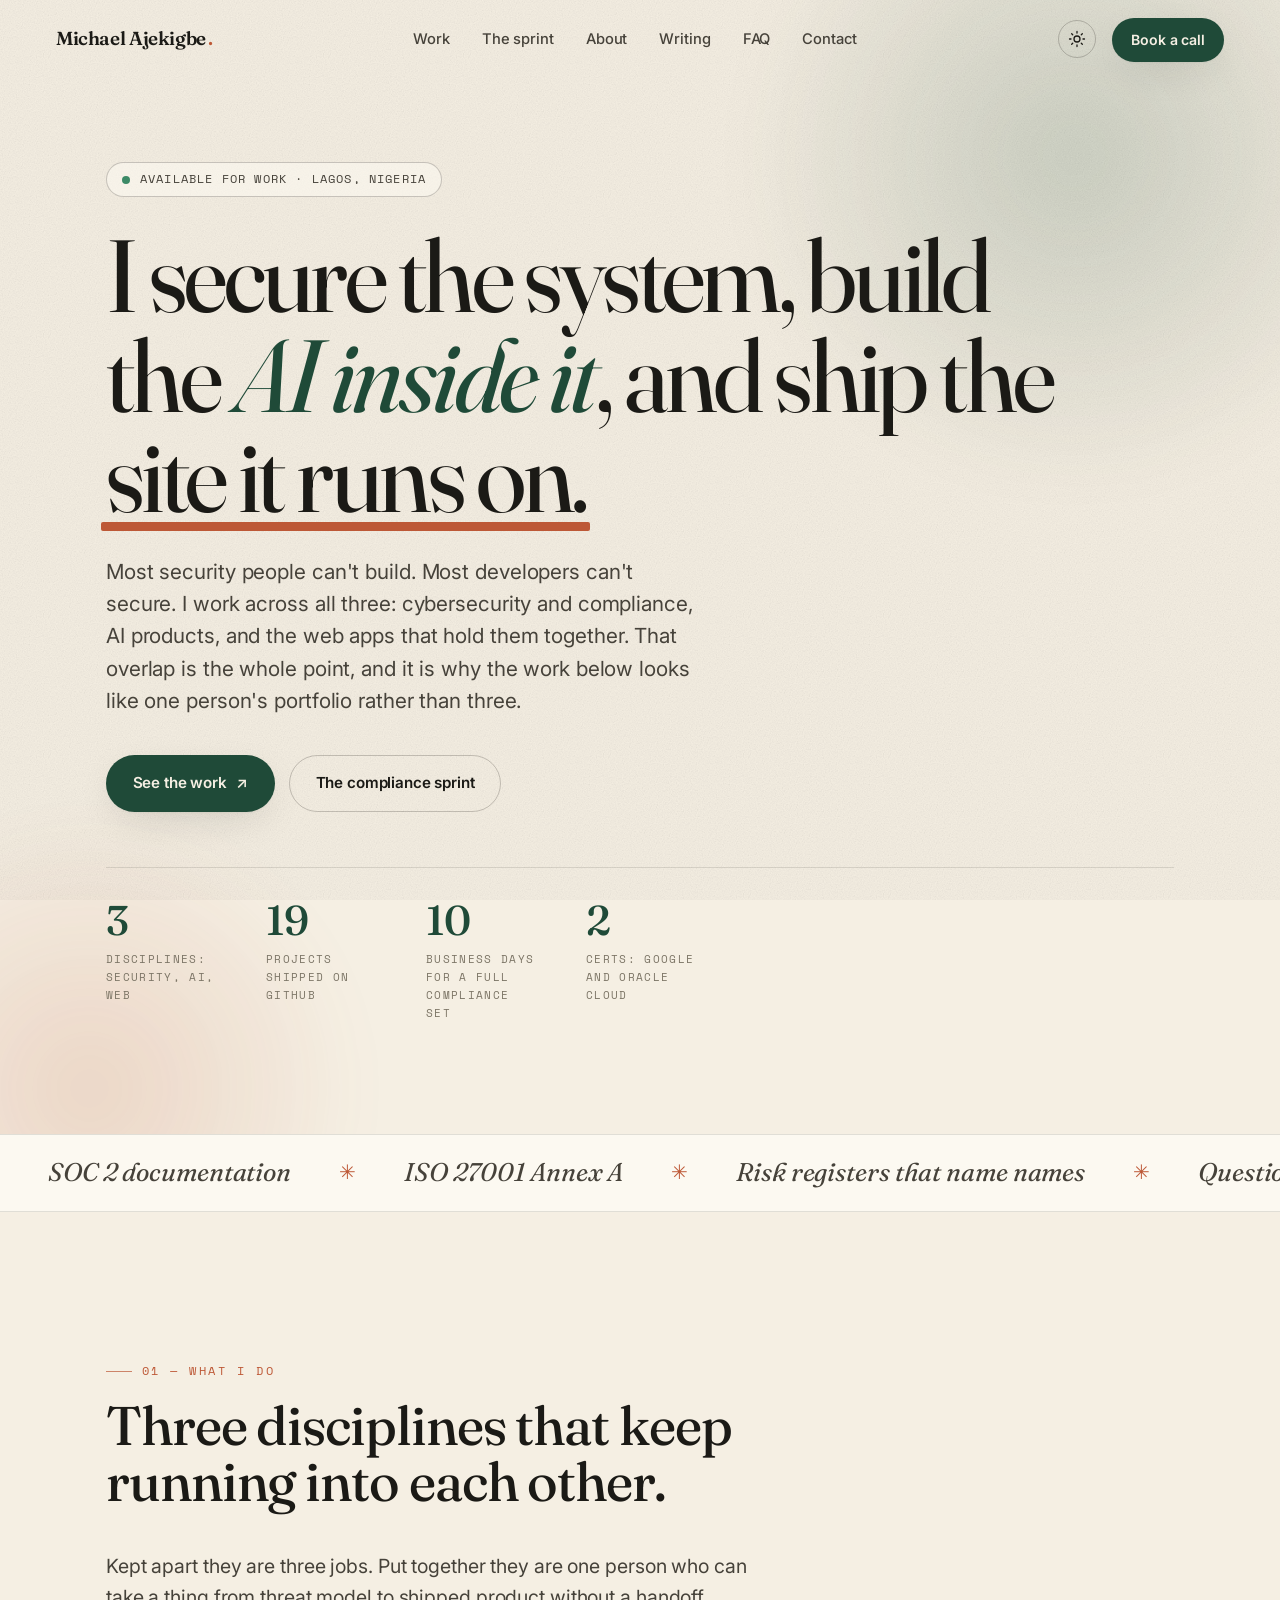
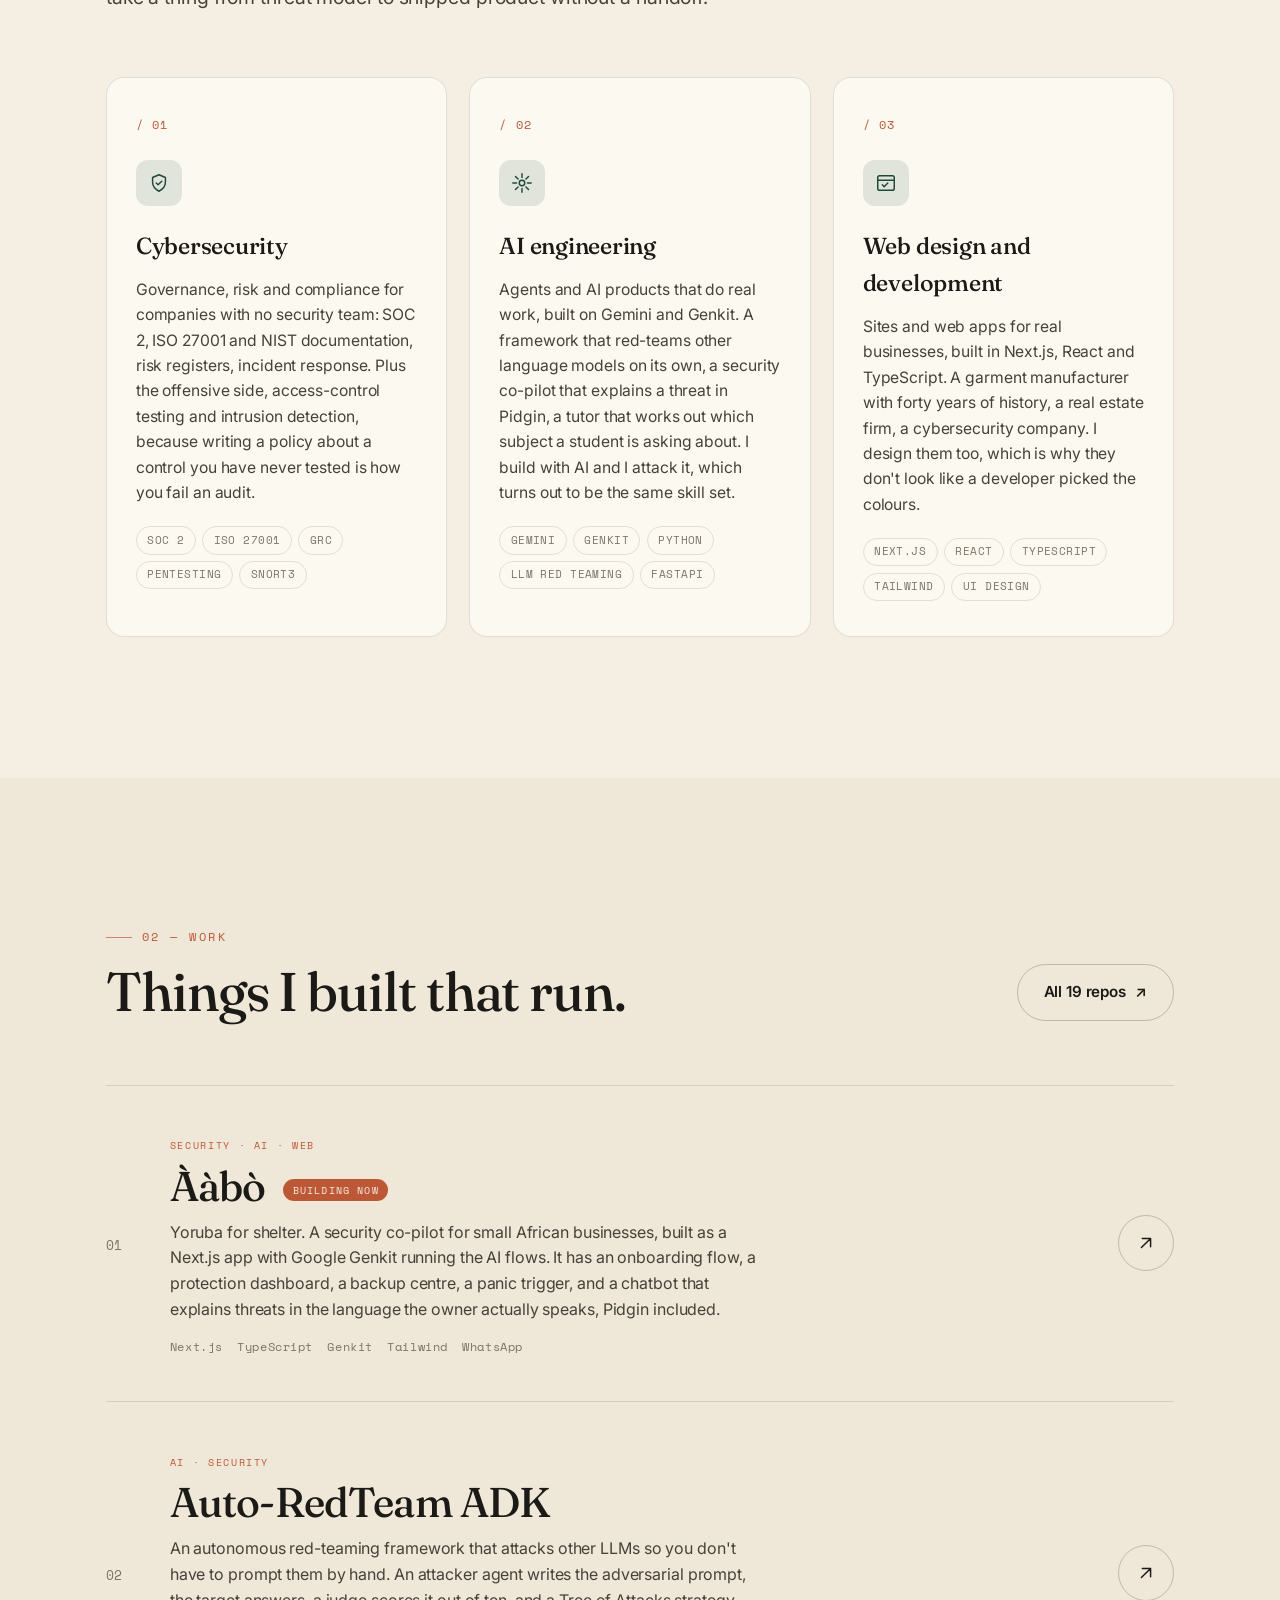
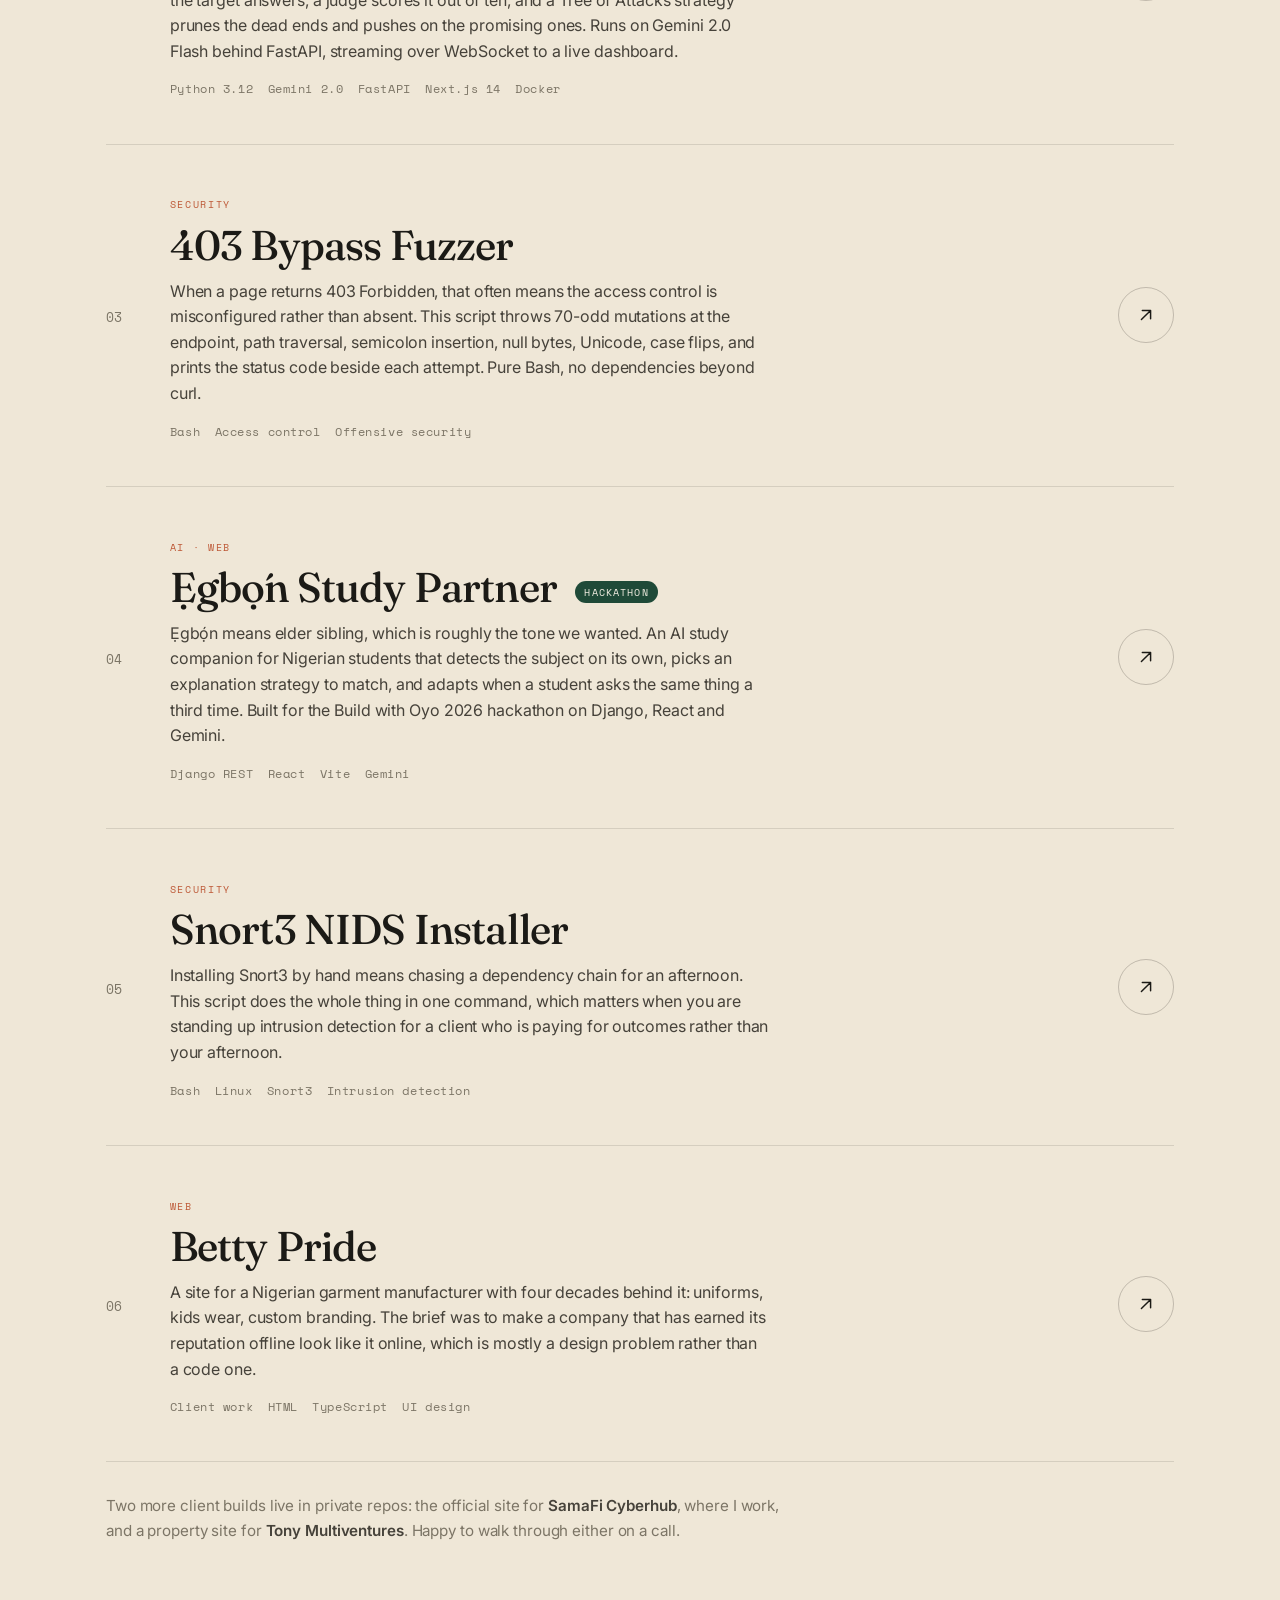
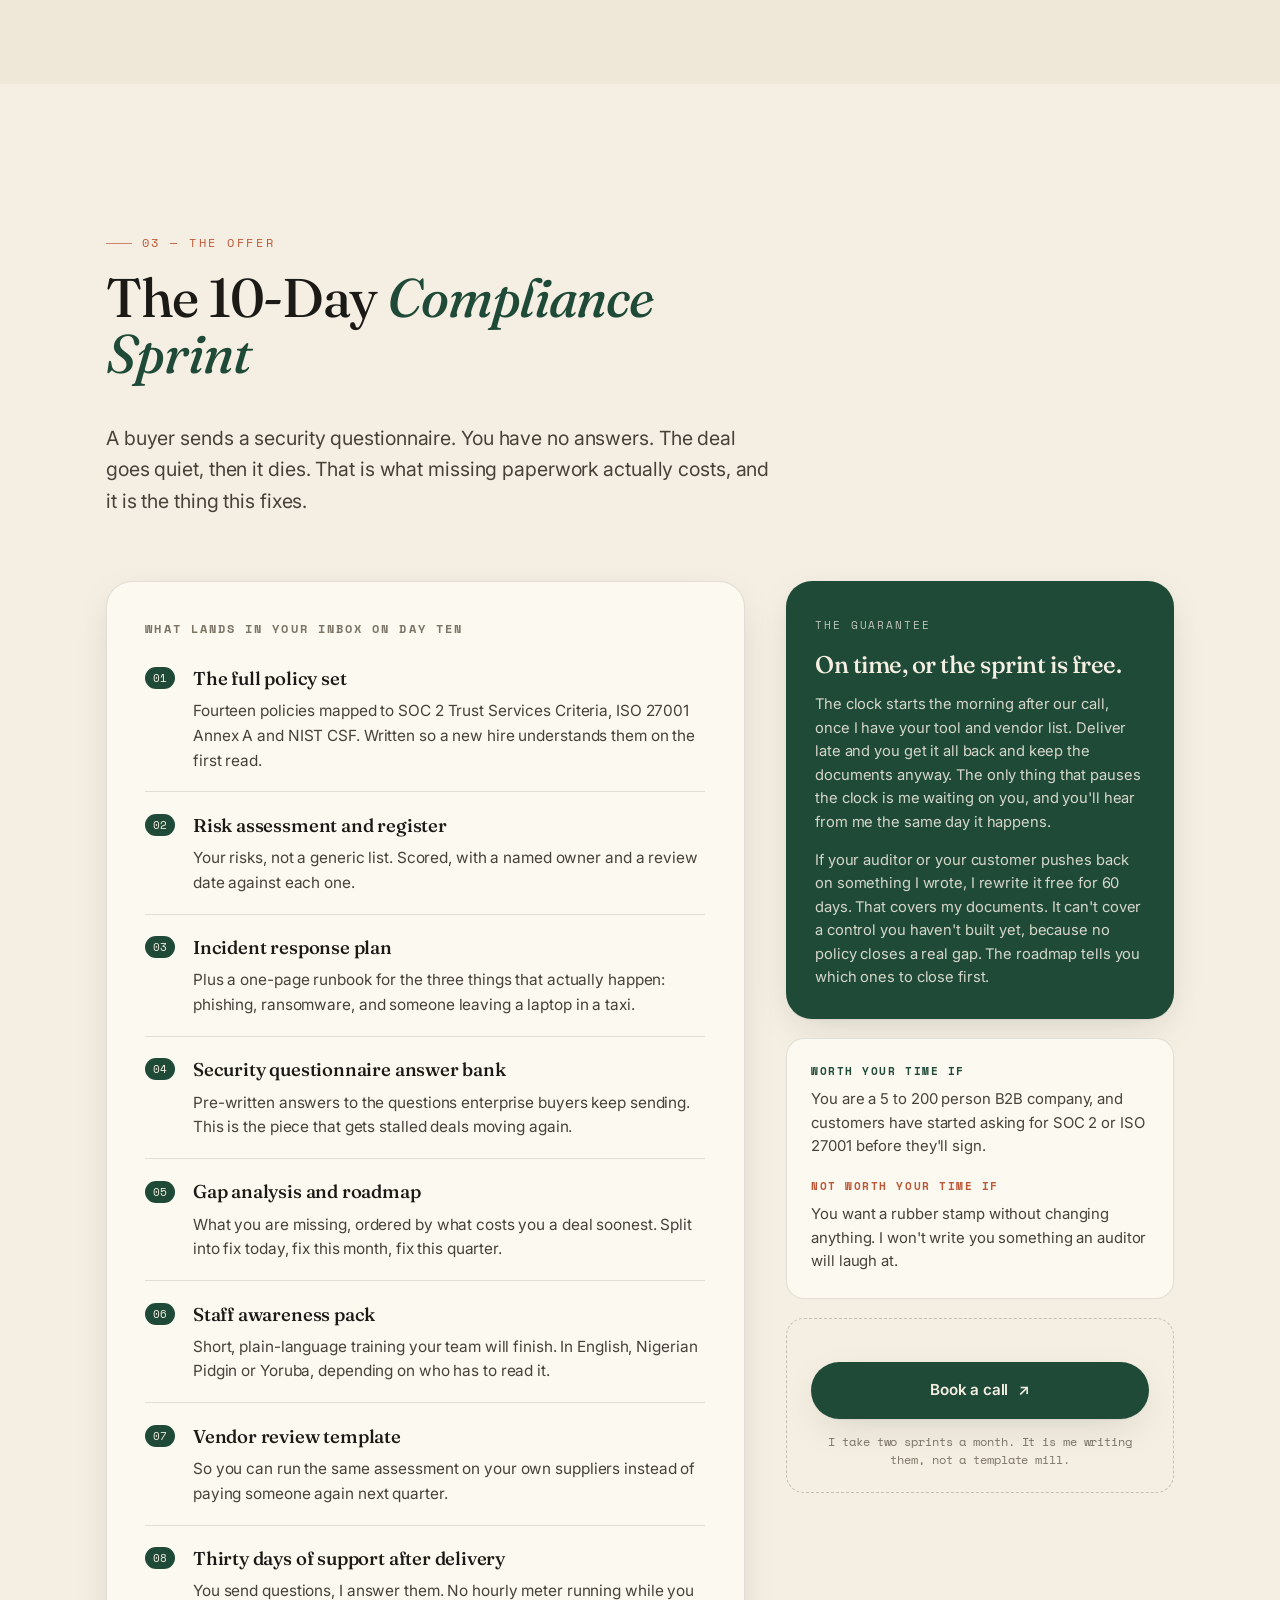
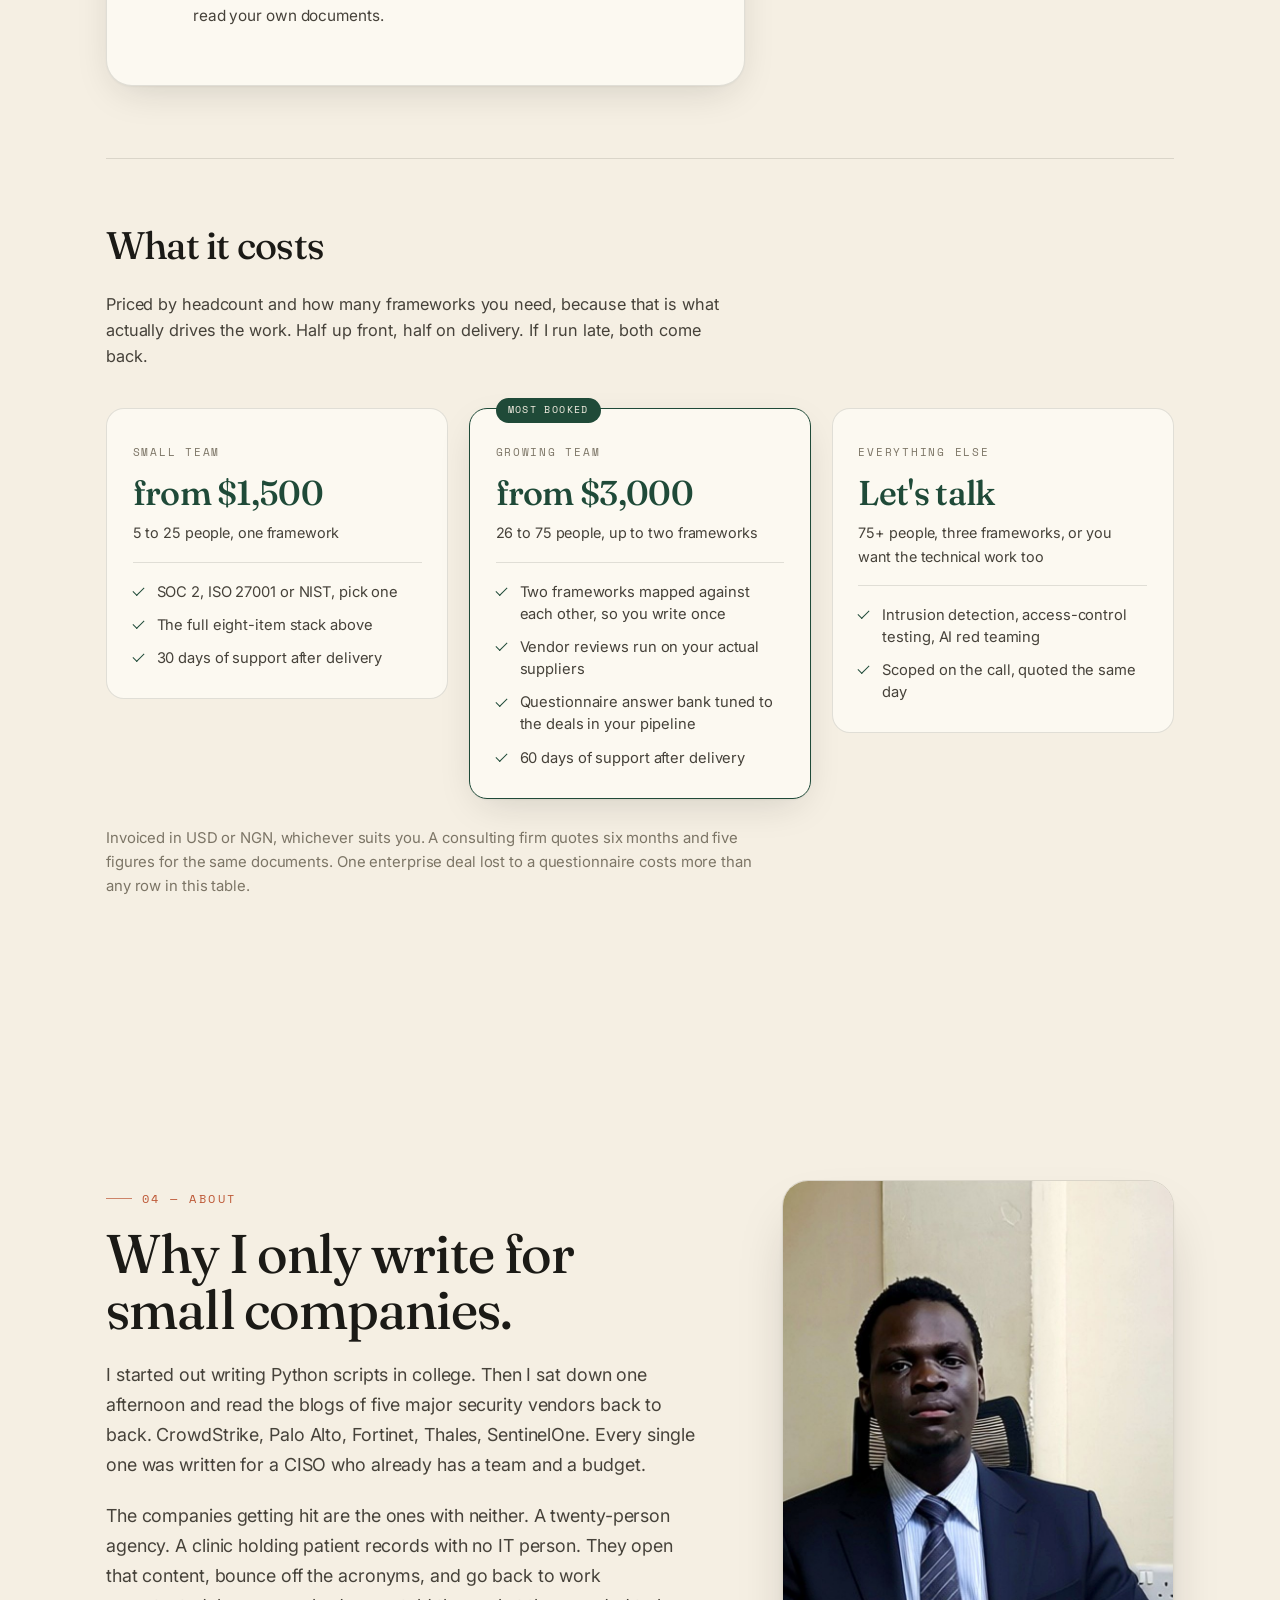
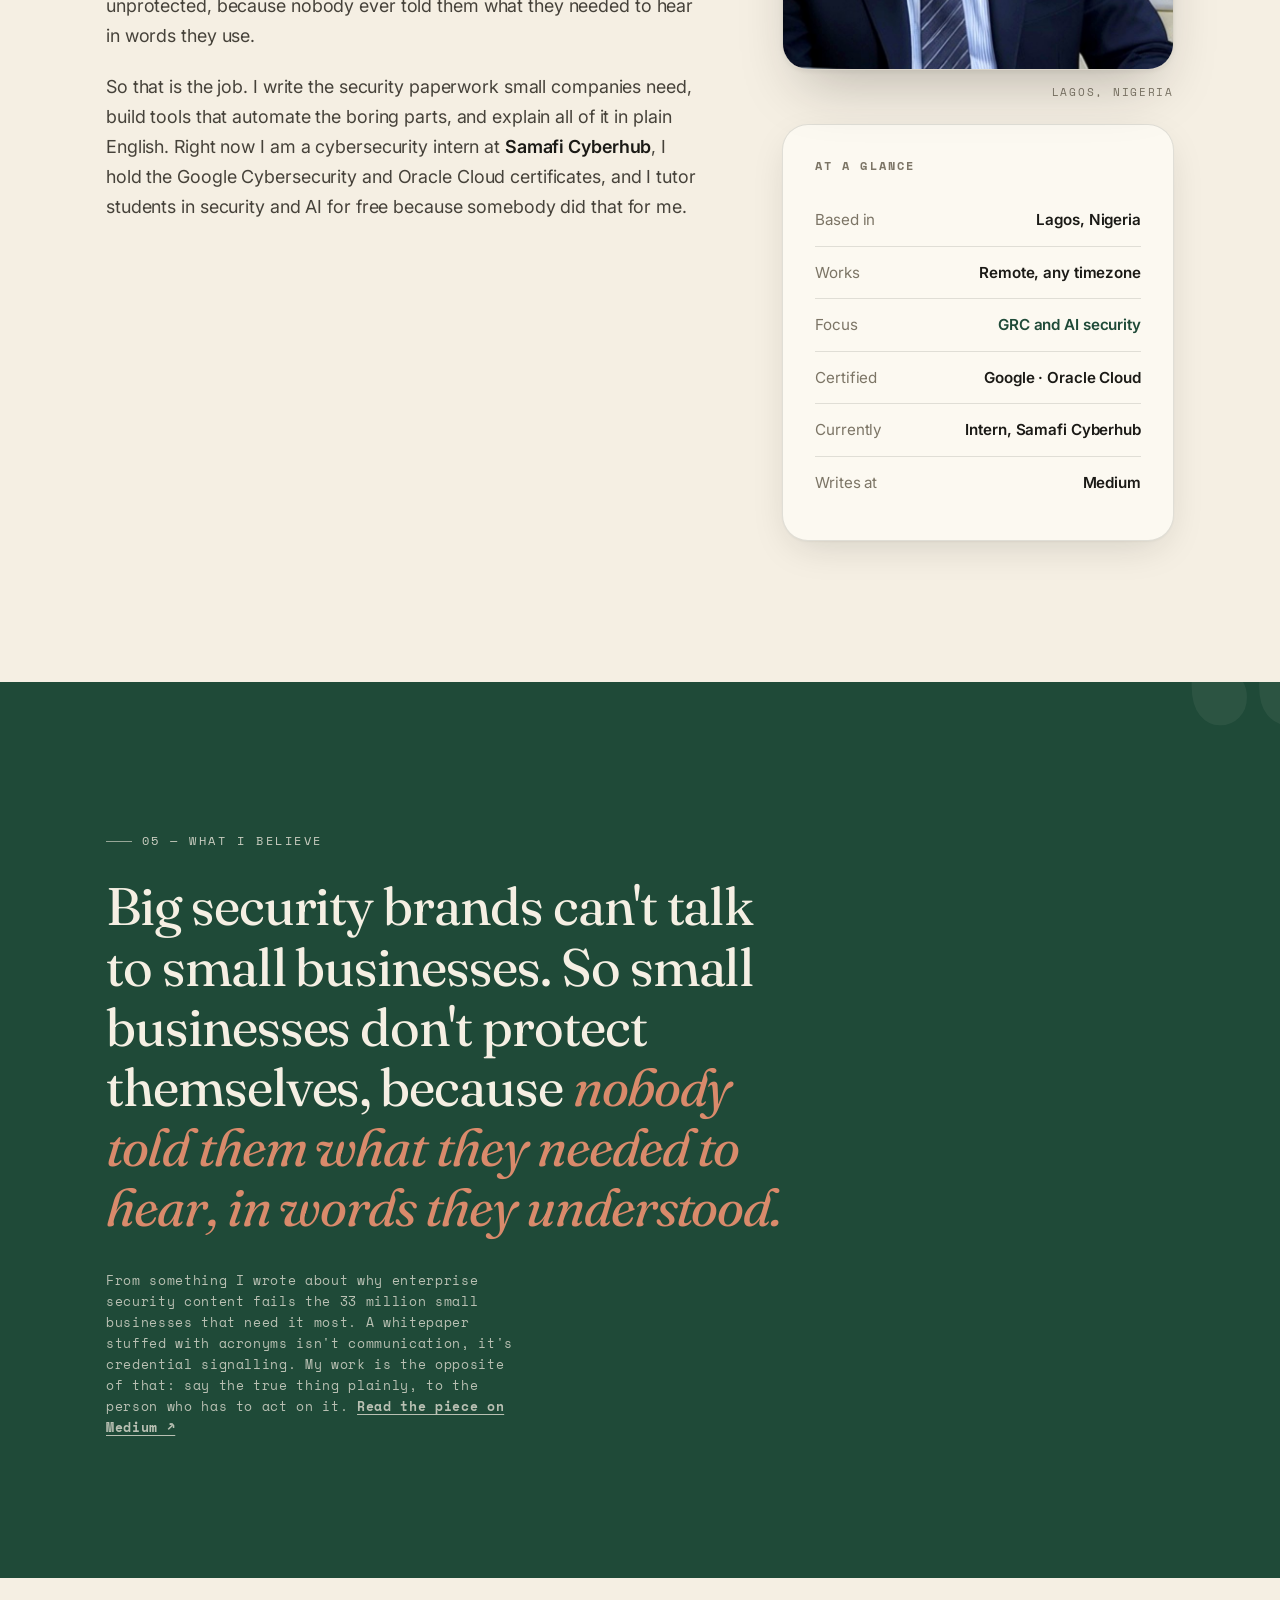
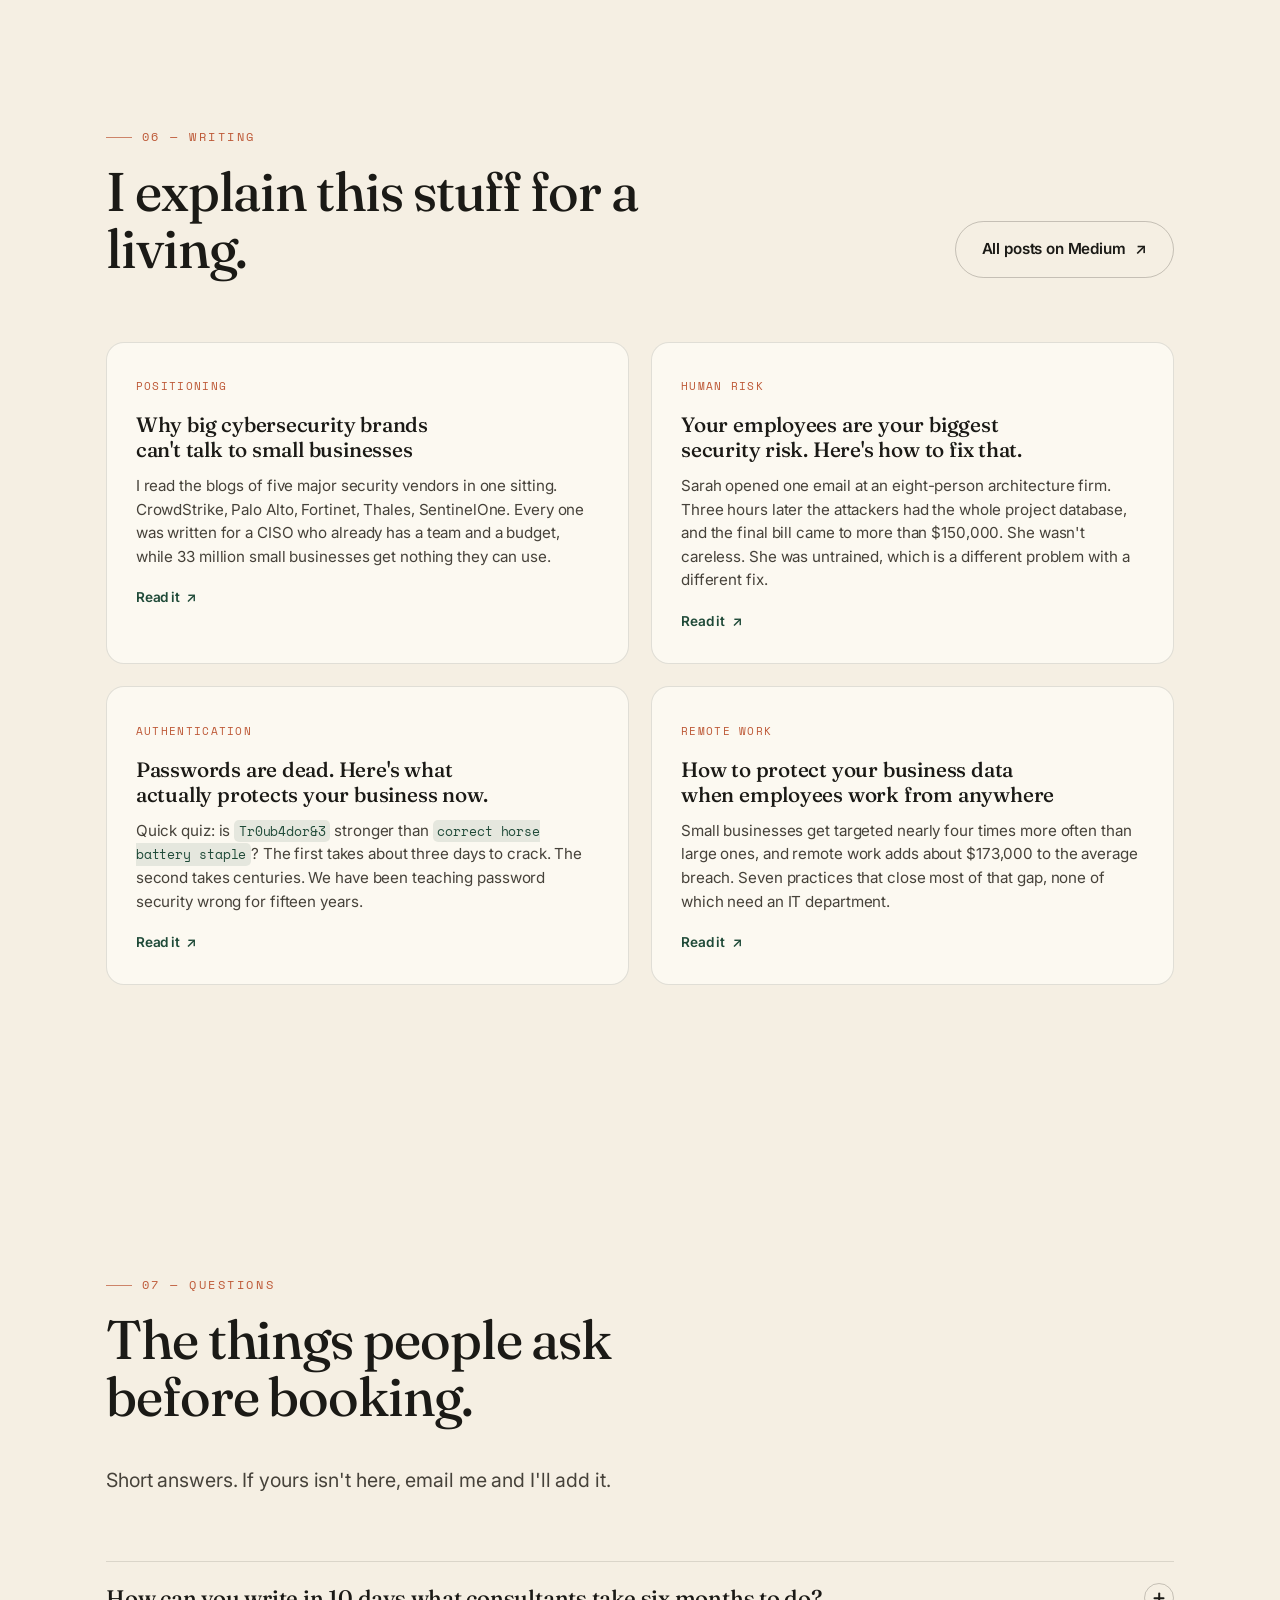
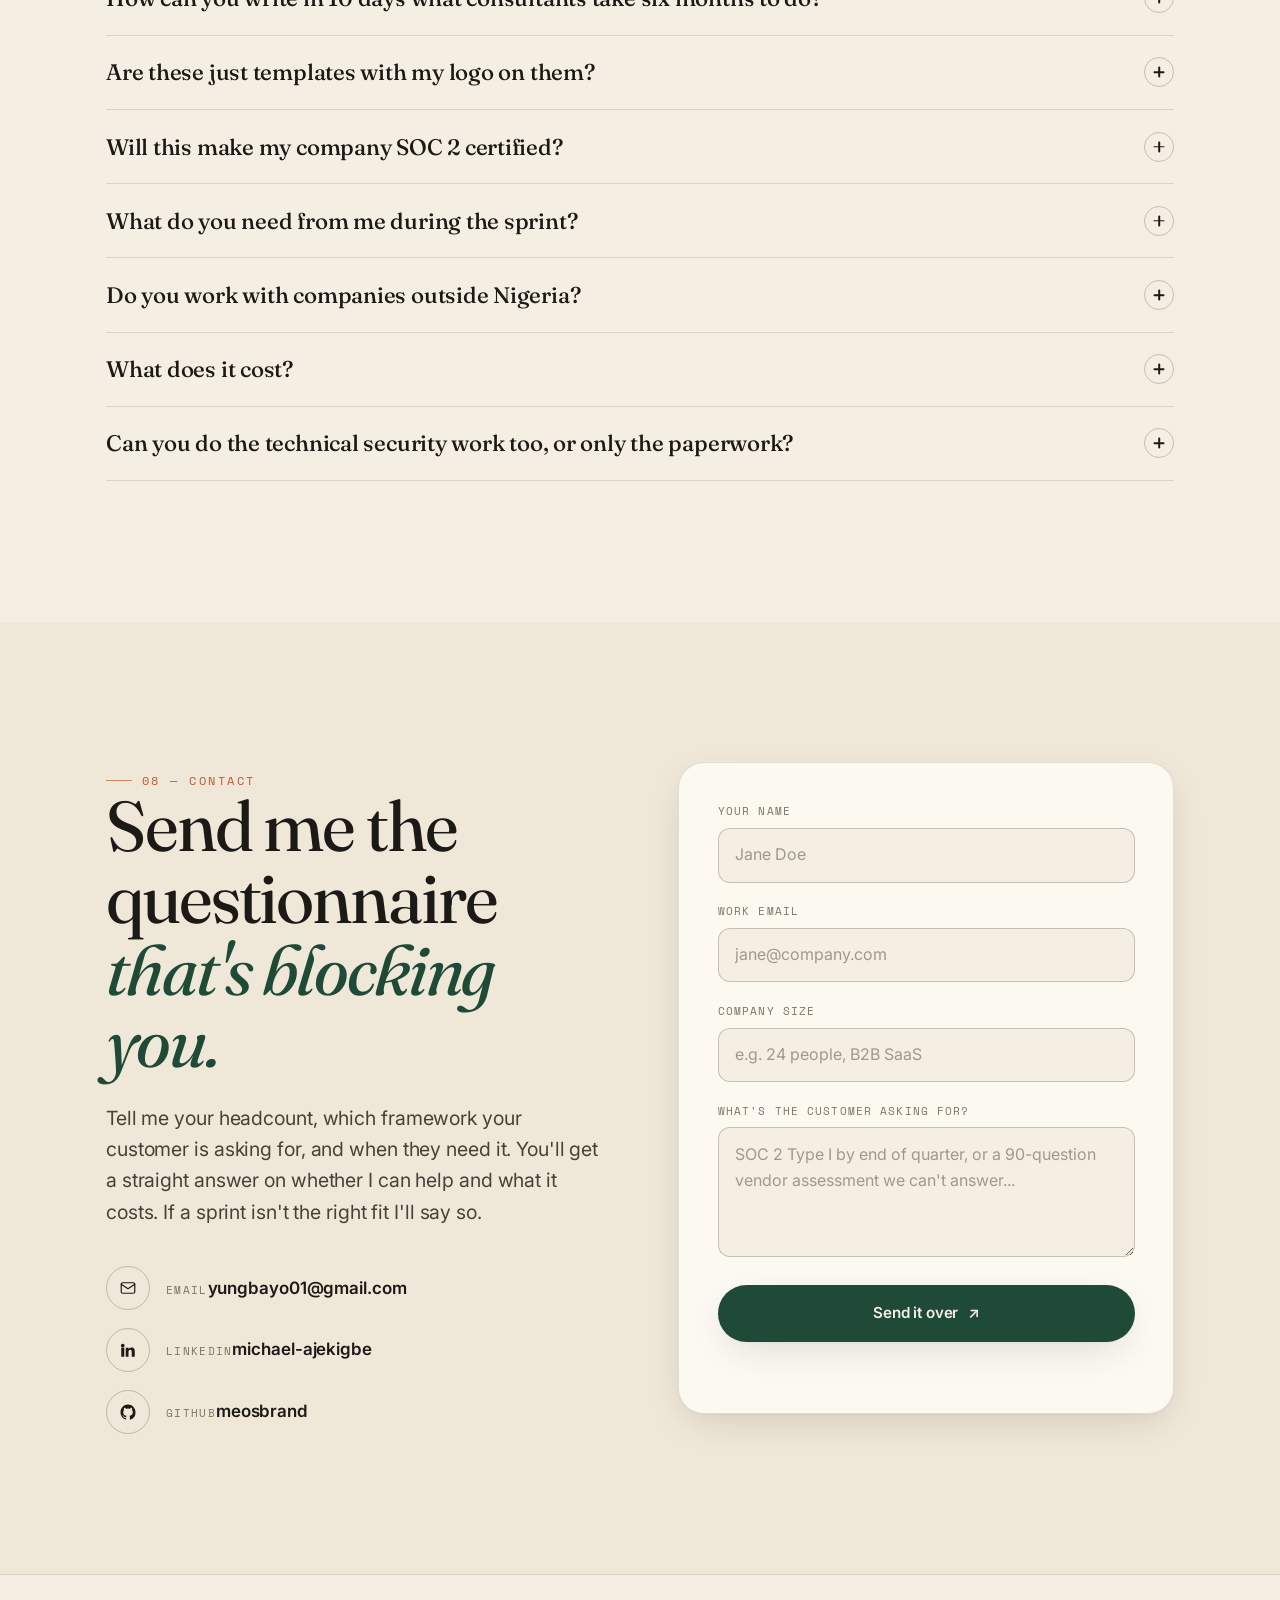
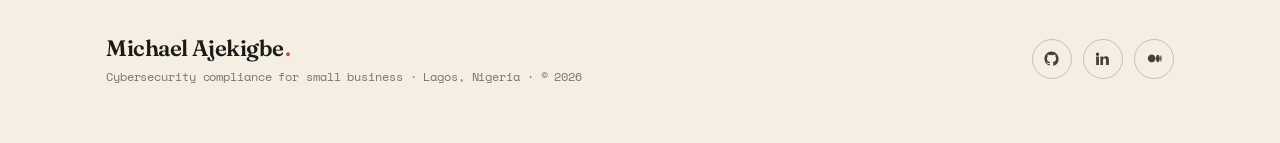
==== commit 9d0e45fe: "Reframe as a portfolio across security, AI and web, and add a portrait The site had drifted into a s" ====
--- a/index.html
+++ b/index.html
@@ -4,8 +4,8 @@
     <meta charset="utf-8"/>
     <meta name="viewport" content="width=device-width, initial-scale=1.0"/>
 
-    <title>SOC 2 &amp; ISO 27001 Docs in 10 Days | Michael Ajekigbe</title>
-    <meta name="description" content="I write the complete SOC 2, ISO 27001 and NIST documentation set for small businesses in 10 business days, so you stop losing deals to security questionnaires."/>
+    <title>Michael Ajekigbe | Cybersecurity, AI &amp; Web Development</title>
+    <meta name="description" content="Cybersecurity, AI and web development from one person. I secure systems, build AI products, ship the web apps around them, and write SOC 2 and ISO 27001 documentation in 10 business days."/>
     <link rel="canonical" href="https://devmeo.me/"/>
     <meta name="author" content="Michael Ajekigbe"/>
     <meta name="robots" content="index, follow, max-snippet:-1, max-image-preview:large"/>
@@ -17,8 +17,8 @@
     <meta property="og:type" content="website"/>
     <meta property="og:site_name" content="Michael Ajekigbe"/>
     <meta property="og:url" content="https://devmeo.me/"/>
-    <meta property="og:title" content="SOC 2 &amp; ISO 27001 Docs in 10 Days | Michael Ajekigbe"/>
-    <meta property="og:description" content="The complete compliance documentation set for small businesses in 10 business days. Late means you pay nothing."/>
+    <meta property="og:title" content="Michael Ajekigbe | Cybersecurity, AI &amp; Web Development"/>
+    <meta property="og:description" content="Security engineer who ships. Compliance documentation, AI products and the web apps that carry them. Lagos, Nigeria."/>
     <meta property="og:locale" content="en_NG"/>
     <meta property="og:image" content="https://devmeo.me/og-image.png"/>
     <meta property="og:image:width" content="1200"/>
@@ -26,8 +26,8 @@
     <meta property="og:image:alt" content="SOC 2 and ISO 27001 paperwork, in 10 business days. Michael Ajekigbe, Lagos, Nigeria."/>
     <meta name="twitter:card" content="summary_large_image"/>
     <meta name="twitter:creator" content="@AjekigbeMichael"/>
-    <meta name="twitter:title" content="SOC 2 &amp; ISO 27001 Docs in 10 Days | Michael Ajekigbe"/>
-    <meta name="twitter:description" content="The complete compliance documentation set for small businesses in 10 business days. Late means you pay nothing."/>
+    <meta name="twitter:title" content="Michael Ajekigbe | Cybersecurity, AI &amp; Web Development"/>
+    <meta name="twitter:description" content="Security engineer who ships. Compliance documentation, AI products and the web apps that carry them. Lagos, Nigeria."/>
     <meta name="twitter:image" content="https://devmeo.me/og-image.png"/>
 
     <link rel="icon" type="image/svg+xml" href="favicon.svg"/>
@@ -45,10 +45,10 @@
           "@id": "https://devmeo.me/#michael",
           "name": "Michael Ajekigbe",
           "alternateName": "Michael Adebayo Ajekigbe",
-          "jobTitle": "Cybersecurity Compliance Consultant and AI Security Engineer",
+          "jobTitle": "Cybersecurity Engineer, AI Developer and Web Developer",
           "email": "yungbayo01@gmail.com",
           "url": "https://devmeo.me/",
-          "image": "https://avatars.githubusercontent.com/u/101786780?v=4",
+          "image": "https://devmeo.me/portrait.jpg",
           "address": { "@type": "PostalAddress", "addressLocality": "Lagos", "addressCountry": "NG" },
           "knowsAbout": [
             "SOC 2 compliance documentation",
@@ -59,7 +59,10 @@
             "penetration testing",
             "AI red teaming and LLM security",
             "intrusion detection systems",
-            "small business cybersecurity"
+            "small business cybersecurity",
+            "web development with Next.js and React",
+            "TypeScript and Tailwind CSS",
+            "AI application development with Google Gemini and Genkit"
           ],
           "knowsLanguage": ["English", "Yoruba", "Nigerian Pidgin"],
           "sameAs": [
@@ -174,8 +177,8 @@
     <a class="brand" href="#top">Michael Ajekigbe<span class="dot">.</span></a>
 
     <nav class="nav-links" aria-label="Primary">
+        <a href="#work">Work</a>
         <a href="#offer">The sprint</a>
-        <a href="#work">Work</a>
         <a href="#about">About</a>
         <a href="#writing">Writing</a>
         <a href="#faq">FAQ</a>
@@ -203,8 +206,8 @@
         </button>
     </div>
     <nav aria-label="Mobile">
-        <a href="#offer"><span class="n">01</span> The sprint</a>
-        <a href="#work"><span class="n">02</span> Work</a>
+        <a href="#work"><span class="n">01</span> Work</a>
+        <a href="#offer"><span class="n">02</span> The sprint</a>
         <a href="#about"><span class="n">03</span> About</a>
         <a href="#writing"><span class="n">04</span> Writing</a>
         <a href="#faq"><span class="n">05</span> FAQ</a>
@@ -225,29 +228,29 @@
         <div class="hero-glow" aria-hidden="true"></div>
         <div class="hero-glow two" aria-hidden="true"></div>
         <div class="wrap">
-            <span class="hero-badge reveal in"><span class="live" aria-hidden="true"></span> Taking 2 sprints in October &middot; Lagos, Nigeria</span>
+            <span class="hero-badge reveal in"><span class="live" aria-hidden="true"></span> Available for work &middot; Lagos, Nigeria</span>
 
             <h1 class="reveal in d1">
-                Your SOC&nbsp;2 and ISO&nbsp;27001 paperwork, <em>written in 10 <span class="u">business days.</span></em>
+                I secure the system, build the <em>AI inside it</em>, and ship the <span class="u">site it runs on.</span>
             </h1>
 
             <p class="hero-sub reveal in d2">
-                Most firms quote you six months and a five-figure retainer. You get the whole set in ten working days:
-                every policy, a risk register with real owners on it, an incident response plan you could follow at 2am,
-                and answers to the security questionnaires that keep stalling your deals.
-                If I miss the date, you pay nothing.
+                Most security people can't build. Most developers can't secure. I work across all three:
+                cybersecurity and compliance, AI products, and the web apps that hold them together.
+                That overlap is the whole point, and it is why the work below looks like one person's portfolio
+                rather than three.
             </p>
 
             <div class="hero-actions reveal in d3">
-                <a class="btn btn--primary" href="#contact">Book a call <span class="ar" aria-hidden="true">↗</span></a>
-                <a class="btn btn--ghost" href="#offer">See everything you get</a>
+                <a class="btn btn--primary" href="#work">See the work <span class="ar" aria-hidden="true">↗</span></a>
+                <a class="btn btn--ghost" href="#offer">The compliance sprint</a>
             </div>
 
             <div class="hero-meta reveal in d4">
-                <div class="stat"><div class="num">10</div><div class="lbl">Business days, call to delivery</div></div>
-                <div class="stat"><div class="num">3</div><div class="lbl">Frameworks: SOC 2, ISO 27001, NIST</div></div>
+                <div class="stat"><div class="num">3</div><div class="lbl">Disciplines: security, AI, web</div></div>
                 <div class="stat"><div class="num">19</div><div class="lbl">Projects shipped on GitHub</div></div>
-                <div class="stat"><div class="num">0</div><div class="lbl">What you pay if I run late</div></div>
+                <div class="stat"><div class="num">10</div><div class="lbl">Business days for a full compliance set</div></div>
+                <div class="stat"><div class="num">2</div><div class="lbl">Certs: Google and Oracle Cloud</div></div>
             </div>
         </div>
     </section>
@@ -268,12 +271,134 @@
         </div>
     </div>
 
+    <!-- ================= DISCIPLINES ================= -->
+    <section class="section" id="disciplines">
+        <div class="wrap">
+            <div class="sec-head reveal">
+                <div>
+                    <span class="eyebrow">01 &mdash; What I do</span>
+                    <h2 class="h-sec">Three disciplines that keep running into each other.</h2>
+                </div>
+                <p class="lead">Kept apart they are three jobs. Put together they are one person who can take a thing from threat model to shipped product without a handoff.</p>
+            </div>
+
+            <div class="services">
+                <article class="svc reveal">
+                    <span class="idx">/ 01</span>
+                    <div class="ic"><svg viewBox="0 0 24 24" fill="none" stroke="currentColor" stroke-width="1.6" stroke-linecap="round" stroke-linejoin="round" aria-hidden="true"><path d="M12 3l7 3v5c0 4.5-3 8-7 10-4-2-7-5.5-7-10V6z"/><path d="M9 12l2 2 4-4"/></svg></div>
+                    <h3>Cybersecurity</h3>
+                    <p>Governance, risk and compliance for companies with no security team: SOC 2, ISO 27001 and NIST documentation, risk registers, incident response. Plus the offensive side, access-control testing and intrusion detection, because writing a policy about a control you have never tested is how you fail an audit.</p>
+                    <div class="tags"><span class="tag">SOC 2</span><span class="tag">ISO 27001</span><span class="tag">GRC</span><span class="tag">Pentesting</span><span class="tag">Snort3</span></div>
+                </article>
+
+                <article class="svc reveal d1">
+                    <span class="idx">/ 02</span>
+                    <div class="ic"><svg viewBox="0 0 24 24" fill="none" stroke="currentColor" stroke-width="1.6" stroke-linecap="round" stroke-linejoin="round" aria-hidden="true"><circle cx="12" cy="12" r="3"/><path d="M12 2v4M12 18v4M2 12h4M18 12h4M4.9 4.9l2.8 2.8M16.3 16.3l2.8 2.8M4.9 19.1l2.8-2.8M16.3 7.7l2.8-2.8"/></svg></div>
+                    <h3>AI engineering</h3>
+                    <p>Agents and AI products that do real work, built on Gemini and Genkit. A framework that red-teams other language models on its own, a security co-pilot that explains a threat in Pidgin, a tutor that works out which subject a student is asking about. I build with AI and I attack it, which turns out to be the same skill set.</p>
+                    <div class="tags"><span class="tag">Gemini</span><span class="tag">Genkit</span><span class="tag">Python</span><span class="tag">LLM red teaming</span><span class="tag">FastAPI</span></div>
+                </article>
+
+                <article class="svc reveal d2">
+                    <span class="idx">/ 03</span>
+                    <div class="ic"><svg viewBox="0 0 24 24" fill="none" stroke="currentColor" stroke-width="1.6" stroke-linecap="round" stroke-linejoin="round" aria-hidden="true"><rect x="3" y="4" width="18" height="16" rx="2"/><path d="M3 9h18M8 14l2 2 4-4"/></svg></div>
+                    <h3>Web design and development</h3>
+                    <p>Sites and web apps for real businesses, built in Next.js, React and TypeScript. A garment manufacturer with forty years of history, a real estate firm, a cybersecurity company. I design them too, which is why they don't look like a developer picked the colours.</p>
+                    <div class="tags"><span class="tag">Next.js</span><span class="tag">React</span><span class="tag">TypeScript</span><span class="tag">Tailwind</span><span class="tag">UI design</span></div>
+                </article>
+            </div>
+        </div>
+    </section>
+
+    <!-- ================= WORK ================= -->
+    <section class="section section--alt" id="work">
+        <div class="wrap">
+            <div class="sec-head reveal">
+                <div>
+                    <span class="eyebrow">02 &mdash; Work</span>
+                    <h2 class="h-sec">Things I built that run.</h2>
+                </div>
+                <a class="btn btn--ghost" href="https://github.com/meosbrand" target="_blank" rel="noopener">All 19 repos <span class="ar" aria-hidden="true">↗</span></a>
+            </div>
+
+            <div class="work-list">
+                <a class="work reveal" href="https://github.com/meosbrand/Aabo" target="_blank" rel="noopener">
+                    <div class="w-idx">01</div>
+                    <div>
+                        <span class="w-cat">Security · AI · Web</span>
+                        <div class="w-title">Ààbò <span class="flag">Building now</span></div>
+                        <p class="w-desc">Yoruba for shelter. A security co-pilot for small African businesses, built as a Next.js app with Google Genkit running the AI flows. It has an onboarding flow, a protection dashboard, a backup centre, a panic trigger, and a chatbot that explains threats in the language the owner actually speaks, Pidgin included.</p>
+                        <div class="w-tech"><span>Next.js</span><span>TypeScript</span><span>Genkit</span><span>Tailwind</span><span>WhatsApp</span></div>
+                    </div>
+                    <div class="w-go" aria-hidden="true"><svg viewBox="0 0 24 24" fill="none" stroke="currentColor" stroke-width="1.6" stroke-linecap="round" stroke-linejoin="round"><path d="M7 17L17 7M8 7h9v9"/></svg></div>
+                </a>
+
+                <a class="work reveal" href="https://github.com/meosbrand/autonomous-ai-pentesting-tool" target="_blank" rel="noopener">
+                    <div class="w-idx">02</div>
+                    <div>
+                        <span class="w-cat">AI · Security</span>
+                        <div class="w-title">Auto-RedTeam ADK</div>
+                        <p class="w-desc">An autonomous red-teaming framework that attacks other LLMs so you don't have to prompt them by hand. An attacker agent writes the adversarial prompt, the target answers, a judge scores it out of ten, and a Tree of Attacks strategy prunes the dead ends and pushes on the promising ones. Runs on Gemini 2.0 Flash behind FastAPI, streaming over WebSocket to a live dashboard.</p>
+                        <div class="w-tech"><span>Python 3.12</span><span>Gemini 2.0</span><span>FastAPI</span><span>Next.js 14</span><span>Docker</span></div>
+                    </div>
+                    <div class="w-go" aria-hidden="true"><svg viewBox="0 0 24 24" fill="none" stroke="currentColor" stroke-width="1.6" stroke-linecap="round" stroke-linejoin="round"><path d="M7 17L17 7M8 7h9v9"/></svg></div>
+                </a>
+
+                <a class="work reveal" href="https://github.com/meosbrand/403_bypass_fuzzer" target="_blank" rel="noopener">
+                    <div class="w-idx">03</div>
+                    <div>
+                        <span class="w-cat">Security</span>
+                        <div class="w-title">403 Bypass Fuzzer</div>
+                        <p class="w-desc">When a page returns 403 Forbidden, that often means the access control is misconfigured rather than absent. This script throws 70-odd mutations at the endpoint, path traversal, semicolon insertion, null bytes, Unicode, case flips, and prints the status code beside each attempt. Pure Bash, no dependencies beyond curl.</p>
+                        <div class="w-tech"><span>Bash</span><span>Access control</span><span>Offensive security</span></div>
+                    </div>
+                    <div class="w-go" aria-hidden="true"><svg viewBox="0 0 24 24" fill="none" stroke="currentColor" stroke-width="1.6" stroke-linecap="round" stroke-linejoin="round"><path d="M7 17L17 7M8 7h9v9"/></svg></div>
+                </a>
+
+                <a class="work reveal" href="https://github.com/meosbrand/Team-Blaze" target="_blank" rel="noopener">
+                    <div class="w-idx">04</div>
+                    <div>
+                        <span class="w-cat">AI · Web</span>
+                        <div class="w-title">Ẹgbọ́n Study Partner <span class="flag alt">Hackathon</span></div>
+                        <p class="w-desc">Ẹgbọ́n means elder sibling, which is roughly the tone we wanted. An AI study companion for Nigerian students that detects the subject on its own, picks an explanation strategy to match, and adapts when a student asks the same thing a third time. Built for the Build with Oyo 2026 hackathon on Django, React and Gemini.</p>
+                        <div class="w-tech"><span>Django REST</span><span>React</span><span>Vite</span><span>Gemini</span></div>
+                    </div>
+                    <div class="w-go" aria-hidden="true"><svg viewBox="0 0 24 24" fill="none" stroke="currentColor" stroke-width="1.6" stroke-linecap="round" stroke-linejoin="round"><path d="M7 17L17 7M8 7h9v9"/></svg></div>
+                </a>
+
+                <a class="work reveal" href="https://github.com/meosbrand/Snort3-installer-NIDS-" target="_blank" rel="noopener">
+                    <div class="w-idx">05</div>
+                    <div>
+                        <span class="w-cat">Security</span>
+                        <div class="w-title">Snort3 NIDS Installer</div>
+                        <p class="w-desc">Installing Snort3 by hand means chasing a dependency chain for an afternoon. This script does the whole thing in one command, which matters when you are standing up intrusion detection for a client who is paying for outcomes rather than your afternoon.</p>
+                        <div class="w-tech"><span>Bash</span><span>Linux</span><span>Snort3</span><span>Intrusion detection</span></div>
+                    </div>
+                    <div class="w-go" aria-hidden="true"><svg viewBox="0 0 24 24" fill="none" stroke="currentColor" stroke-width="1.6" stroke-linecap="round" stroke-linejoin="round"><path d="M7 17L17 7M8 7h9v9"/></svg></div>
+                </a>
+
+                <a class="work reveal" href="https://github.com/meosbrand/betty-pride-website" target="_blank" rel="noopener">
+                    <div class="w-idx">06</div>
+                    <div>
+                        <span class="w-cat">Web</span>
+                        <div class="w-title">Betty Pride</div>
+                        <p class="w-desc">A site for a Nigerian garment manufacturer with four decades behind it: uniforms, kids wear, custom branding. The brief was to make a company that has earned its reputation offline look like it online, which is mostly a design problem rather than a code one.</p>
+                        <div class="w-tech"><span>Client work</span><span>HTML</span><span>TypeScript</span><span>UI design</span></div>
+                    </div>
+                    <div class="w-go" aria-hidden="true"><svg viewBox="0 0 24 24" fill="none" stroke="currentColor" stroke-width="1.6" stroke-linecap="round" stroke-linejoin="round"><path d="M7 17L17 7M8 7h9v9"/></svg></div>
+                </a>
+            </div>
+
+            <p class="work-note reveal">Two more client builds live in private repos: the official site for <strong>SamaFi Cyberhub</strong>, where I work, and a property site for <strong>Tony Multiventures</strong>. Happy to walk through either on a call.</p>
+        </div>
+    </section>
+
     <!-- ================= THE OFFER ================= -->
     <section class="section" id="offer">
         <div class="wrap">
             <div class="sec-head reveal">
                 <div>
-                    <span class="eyebrow">01 &mdash; The offer</span>
+                    <span class="eyebrow">03 &mdash; The offer</span>
                     <h2 class="h-sec">The 10-Day <em>Compliance Sprint</em></h2>
                 </div>
                 <p class="lead">
@@ -414,77 +539,12 @@
         </div>
     </section>
 
-    <!-- ================= WORK ================= -->
-    <section class="section section--alt" id="work">
-        <div class="wrap">
-            <div class="sec-head reveal">
-                <div>
-                    <span class="eyebrow">02 &mdash; Work</span>
-                    <h2 class="h-sec">Things I built that run.</h2>
-                </div>
-                <a class="btn btn--ghost" href="https://github.com/meosbrand" target="_blank" rel="noopener">All 19 repos <span class="ar" aria-hidden="true">↗</span></a>
-            </div>
-
-            <div class="work-list">
-                <a class="work reveal" href="https://github.com/meosbrand/Aabo" target="_blank" rel="noopener">
-                    <div class="w-idx">01</div>
-                    <div>
-                        <div class="w-title">Ààbò <span class="flag">Building now</span></div>
-                        <p class="w-desc">Yoruba for shelter. A security co-pilot for small African businesses, built as a Next.js app with Google Genkit running the AI flows. It has an onboarding flow, a protection dashboard, a backup centre, a panic trigger, and a chatbot that explains threats in the language the owner actually speaks, Pidgin included.</p>
-                        <div class="w-tech"><span>Next.js</span><span>TypeScript</span><span>Genkit</span><span>Tailwind</span><span>WhatsApp</span></div>
-                    </div>
-                    <div class="w-go" aria-hidden="true"><svg viewBox="0 0 24 24" fill="none" stroke="currentColor" stroke-width="1.6" stroke-linecap="round" stroke-linejoin="round"><path d="M7 17L17 7M8 7h9v9"/></svg></div>
-                </a>
-
-                <a class="work reveal" href="https://github.com/meosbrand/autonomous-ai-pentesting-tool" target="_blank" rel="noopener">
-                    <div class="w-idx">02</div>
-                    <div>
-                        <div class="w-title">Auto-RedTeam ADK</div>
-                        <p class="w-desc">An autonomous red-teaming framework that attacks other LLMs so you don't have to prompt them by hand. An attacker agent writes the adversarial prompt, the target answers, a judge scores it out of ten, and a Tree of Attacks strategy prunes the dead ends and pushes on the promising ones. Runs on Gemini 2.0 Flash behind FastAPI, streaming over WebSocket to a live dashboard.</p>
-                        <div class="w-tech"><span>Python 3.12</span><span>Gemini 2.0</span><span>FastAPI</span><span>Next.js 14</span><span>Docker</span></div>
-                    </div>
-                    <div class="w-go" aria-hidden="true"><svg viewBox="0 0 24 24" fill="none" stroke="currentColor" stroke-width="1.6" stroke-linecap="round" stroke-linejoin="round"><path d="M7 17L17 7M8 7h9v9"/></svg></div>
-                </a>
-
-                <a class="work reveal" href="https://github.com/meosbrand/403_bypass_fuzzer" target="_blank" rel="noopener">
-                    <div class="w-idx">03</div>
-                    <div>
-                        <div class="w-title">403 Bypass Fuzzer</div>
-                        <p class="w-desc">When a page returns 403 Forbidden, that often means the access control is misconfigured rather than absent. This script throws 70-odd mutations at the endpoint, path traversal, semicolon insertion, null bytes, Unicode, case flips, and prints the status code beside each attempt. Pure Bash, no dependencies beyond curl.</p>
-                        <div class="w-tech"><span>Bash</span><span>Access control</span><span>Offensive security</span></div>
-                    </div>
-                    <div class="w-go" aria-hidden="true"><svg viewBox="0 0 24 24" fill="none" stroke="currentColor" stroke-width="1.6" stroke-linecap="round" stroke-linejoin="round"><path d="M7 17L17 7M8 7h9v9"/></svg></div>
-                </a>
-
-                <a class="work reveal" href="https://github.com/meosbrand/Team-Blaze" target="_blank" rel="noopener">
-                    <div class="w-idx">04</div>
-                    <div>
-                        <div class="w-title">Ẹgbọ́n Study Partner <span class="flag alt">Hackathon</span></div>
-                        <p class="w-desc">Ẹgbọ́n means elder sibling, which is roughly the tone we wanted. An AI study companion for Nigerian students that detects the subject on its own, picks an explanation strategy to match, and adapts when a student asks the same thing a third time. Built for the Build with Oyo 2026 hackathon on Django, React and Gemini.</p>
-                        <div class="w-tech"><span>Django REST</span><span>React</span><span>Vite</span><span>Gemini</span></div>
-                    </div>
-                    <div class="w-go" aria-hidden="true"><svg viewBox="0 0 24 24" fill="none" stroke="currentColor" stroke-width="1.6" stroke-linecap="round" stroke-linejoin="round"><path d="M7 17L17 7M8 7h9v9"/></svg></div>
-                </a>
-
-                <a class="work reveal" href="https://github.com/meosbrand/Snort3-installer-NIDS-" target="_blank" rel="noopener">
-                    <div class="w-idx">05</div>
-                    <div>
-                        <div class="w-title">Snort3 NIDS Installer</div>
-                        <p class="w-desc">Installing Snort3 by hand means chasing a dependency chain for an afternoon. This script does the whole thing in one command, which matters when you are standing up intrusion detection for a client who is paying for outcomes rather than your afternoon.</p>
-                        <div class="w-tech"><span>Bash</span><span>Linux</span><span>Snort3</span><span>Intrusion detection</span></div>
-                    </div>
-                    <div class="w-go" aria-hidden="true"><svg viewBox="0 0 24 24" fill="none" stroke="currentColor" stroke-width="1.6" stroke-linecap="round" stroke-linejoin="round"><path d="M7 17L17 7M8 7h9v9"/></svg></div>
-                </a>
-            </div>
-        </div>
-    </section>
-
     <!-- ================= ABOUT ================= -->
     <section class="section" id="about">
         <div class="wrap">
             <div class="about-grid">
                 <div class="about-body reveal">
-                    <span class="eyebrow">03 &mdash; About</span>
+                    <span class="eyebrow">04 &mdash; About</span>
                     <h2 class="h-sec">Why I only write for small companies.</h2>
                     <p>
                         I started out writing Python scripts in college. Then I sat down one afternoon and read the blogs of
@@ -504,7 +564,14 @@
                     </p>
                 </div>
 
-                <aside class="about-card reveal d1">
+                <div class="about-side">
+                    <figure class="portrait reveal d1">
+                    <img src="portrait.jpg" width="800" height="1000" decoding="async"
+                         alt="Michael Ajekigbe, cybersecurity engineer, at his desk in Lagos, Nigeria."/>
+                    <figcaption>Lagos, Nigeria</figcaption>
+                </figure>
+
+                <aside class="about-card reveal d2">
                     <h3>At a glance</h3>
                     <ul>
                         <li><span class="k">Based in</span><span class="v">Lagos, Nigeria</span></li>
@@ -512,9 +579,10 @@
                         <li><span class="k">Focus</span><span class="v accent">GRC and AI security</span></li>
                         <li><span class="k">Certified</span><span class="v">Google &middot; Oracle Cloud</span></li>
                         <li><span class="k">Currently</span><span class="v">Intern, Samafi Cyberhub</span></li>
-                        <li><span class="k">Writes at</span><span class="v">medium.com/@yungbayo01</span></li>
+                        <li><span class="k">Writes at</span><span class="v">Medium</span></li>
                     </ul>
-                </aside>
+                    </aside>
+                </div>
             </div>
         </div>
     </section>
@@ -523,7 +591,7 @@
     <section class="section manifesto" id="belief">
         <span class="mark" aria-hidden="true">&ldquo;</span>
         <div class="wrap reveal">
-            <span class="eyebrow">04 &mdash; What I believe</span>
+            <span class="eyebrow">05 &mdash; What I believe</span>
             <blockquote>
                 Big security brands can't talk to small businesses. So small businesses don't protect themselves,
                 because <em>nobody told them what they needed to hear, in words they understood.</em>
@@ -542,7 +610,7 @@
         <div class="wrap">
             <div class="sec-head reveal">
                 <div>
-                    <span class="eyebrow">05 &mdash; Writing</span>
+                    <span class="eyebrow">06 &mdash; Writing</span>
                     <h2 class="h-sec">I explain this stuff for a living.</h2>
                 </div>
                 <a class="btn btn--ghost" href="https://medium.com/@yungbayo01" target="_blank" rel="noopener">All posts on Medium <span class="ar" aria-hidden="true">↗</span></a>
@@ -585,7 +653,7 @@
         <div class="wrap">
             <div class="sec-head reveal">
                 <div>
-                    <span class="eyebrow">06 &mdash; Questions</span>
+                    <span class="eyebrow">07 &mdash; Questions</span>
                     <h2 class="h-sec">The things people ask before booking.</h2>
                 </div>
                 <p class="lead">Short answers. If yours isn't here, email me and I'll add it.</p>
@@ -635,7 +703,7 @@
         <div class="wrap">
             <div class="contact-grid">
                 <div class="reveal">
-                    <span class="eyebrow">07 &mdash; Contact</span>
+                    <span class="eyebrow">08 &mdash; Contact</span>
                     <h2>Send me the questionnaire <em>that's blocking you.</em></h2>
                     <p class="lead">
                         Tell me your headcount, which framework your customer is asking for, and when they need it.
--- a/index.css
+++ b/index.css
@@ -697,3 +697,38 @@
 .pricing-note { margin-top: 1.8rem; font-size: .93rem; color: var(--muted); max-width: 72ch; line-height: 1.6; }
 
 @media (max-width: 940px) { .pricing { grid-template-columns: 1fr; } .tier.featured { order: -1; } }
+
+/* ---------- Portrait ---------- */
+.portrait { margin: 0; position: relative; }
+.portrait img {
+    width: 100%; height: auto; border-radius: var(--radius-lg);
+    border: 1px solid var(--line); box-shadow: var(--shadow-lg);
+    filter: saturate(1.02);
+}
+.portrait figcaption {
+    font-family: var(--font-mono); font-size: .68rem; letter-spacing: .16em;
+    text-transform: uppercase; color: var(--muted); margin-top: .9rem; text-align: right;
+}
+
+/* About: prose left, portrait + facts stacked right */
+.about-grid { grid-template-columns: 1.3fr .85fr; }
+.about-side { display: flex; flex-direction: column; gap: 1.4rem; position: sticky; top: 6rem; }
+.about-side .about-card { position: static; top: auto; }
+
+/* ---------- Work category tag ---------- */
+.w-cat {
+    display: inline-block;
+    font-family: var(--font-mono); font-size: .64rem; letter-spacing: .16em;
+    text-transform: uppercase; color: var(--clay); margin-bottom: .55rem;
+}
+.work-note {
+    margin-top: 2rem; font-size: .95rem; color: var(--muted);
+    max-width: 70ch; line-height: 1.6;
+}
+.work-note strong { color: var(--ink-soft); font-weight: 600; }
+
+@media (max-width: 940px) {
+    .about-grid { grid-template-columns: 1fr; }
+    .about-side { position: relative; top: 0; flex-direction: column; }
+    .portrait { max-width: 340px; }
+}
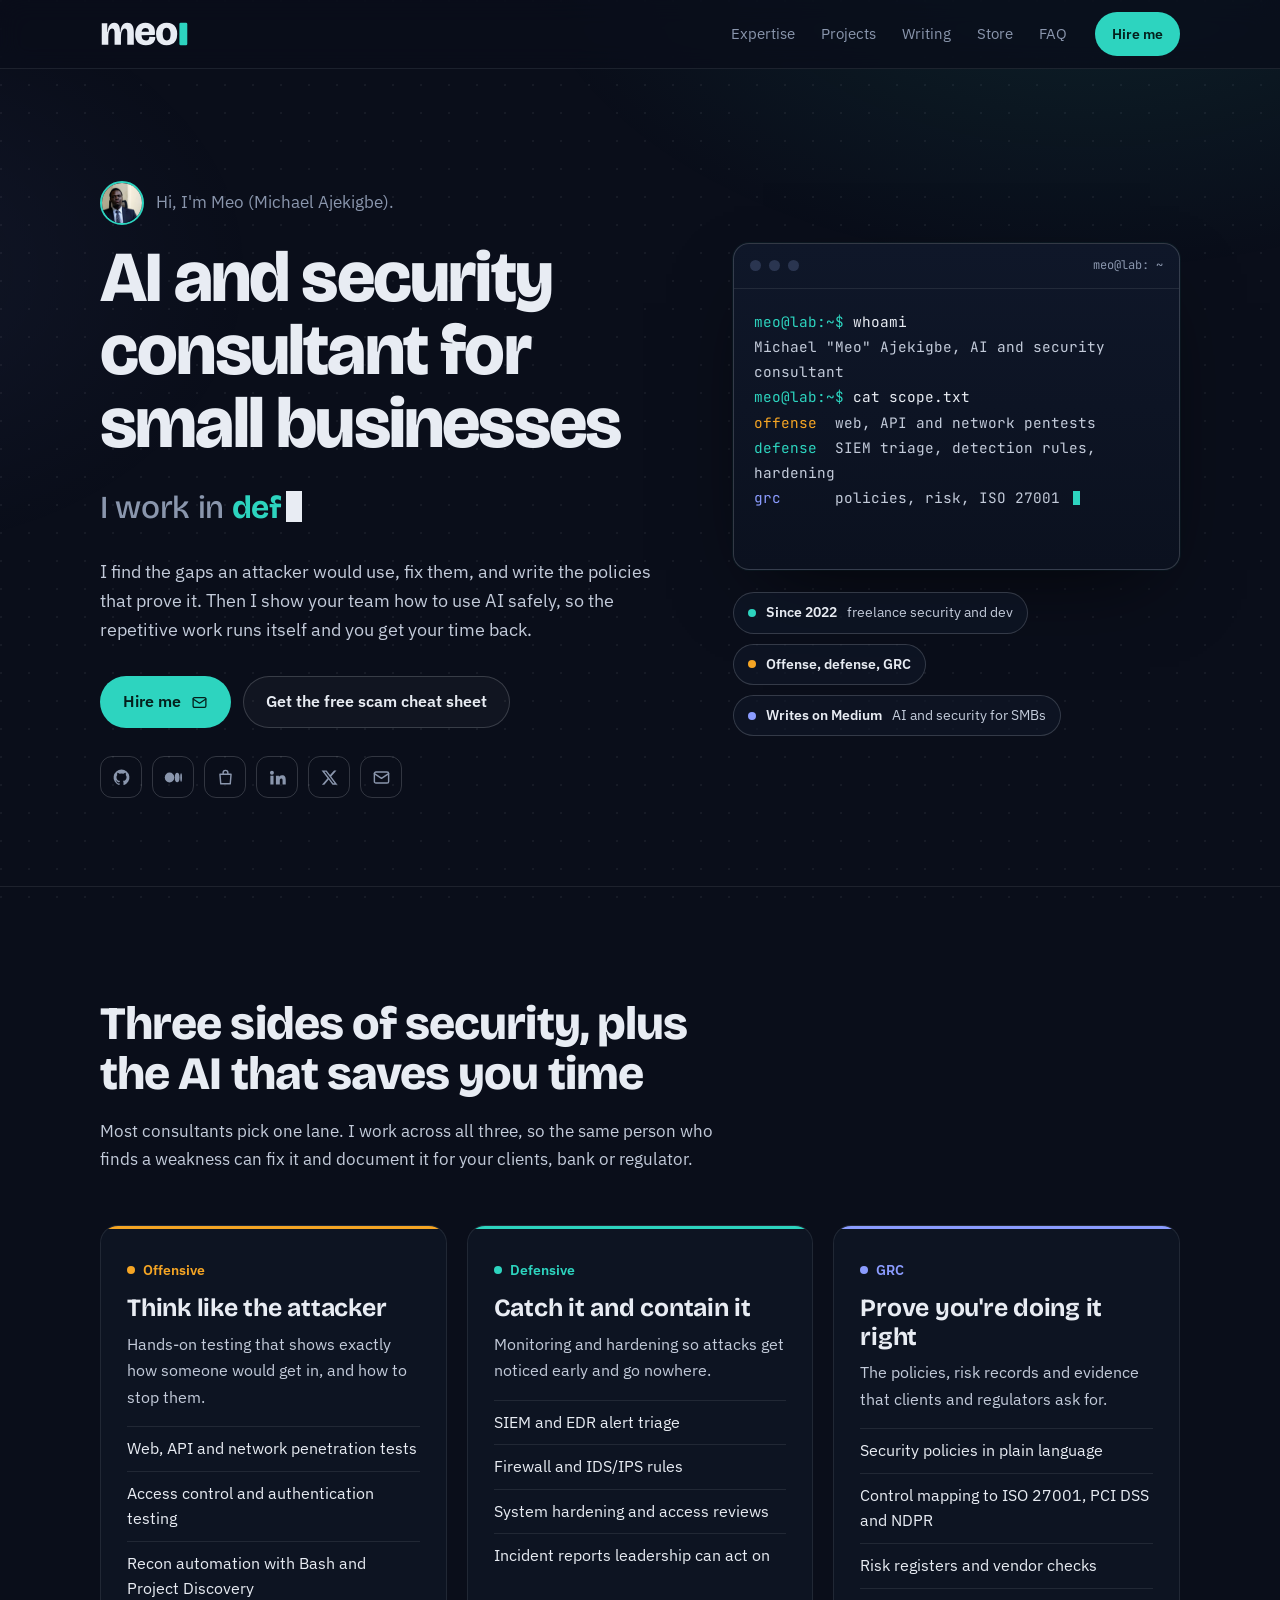
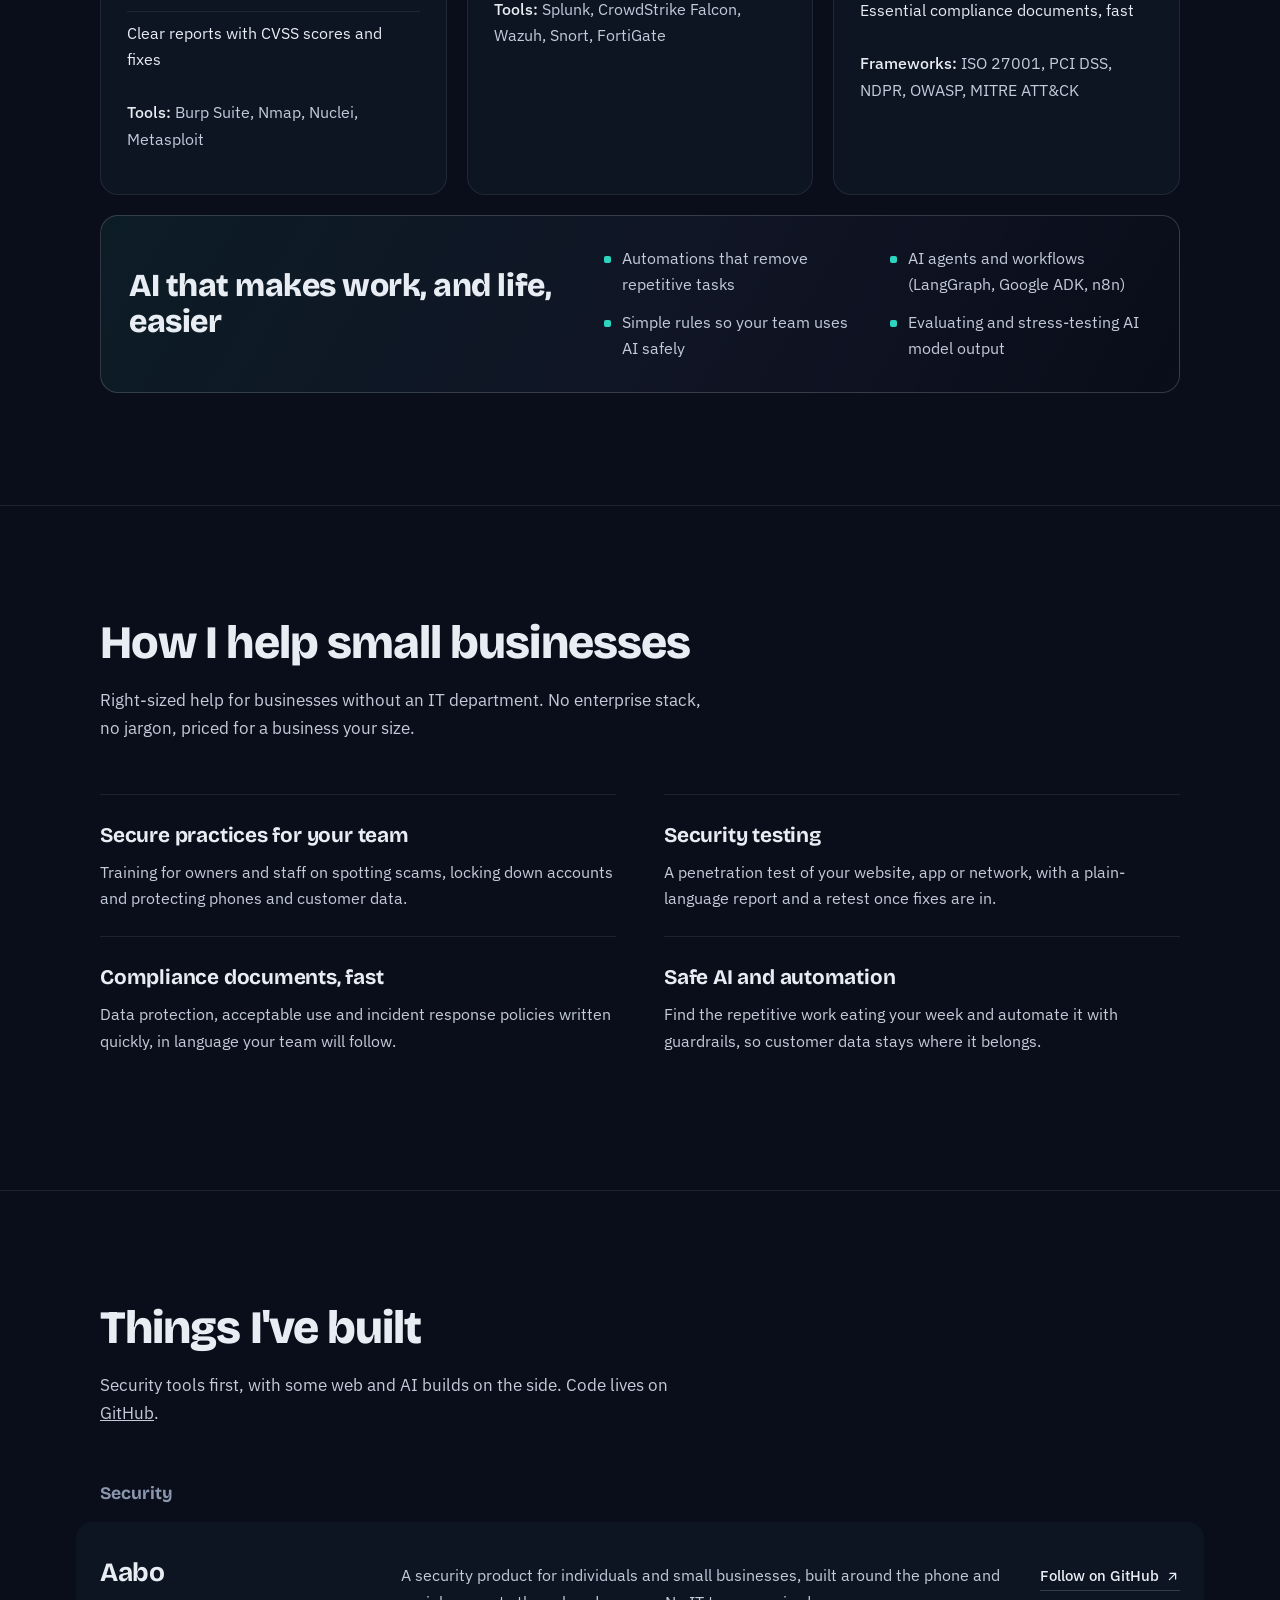
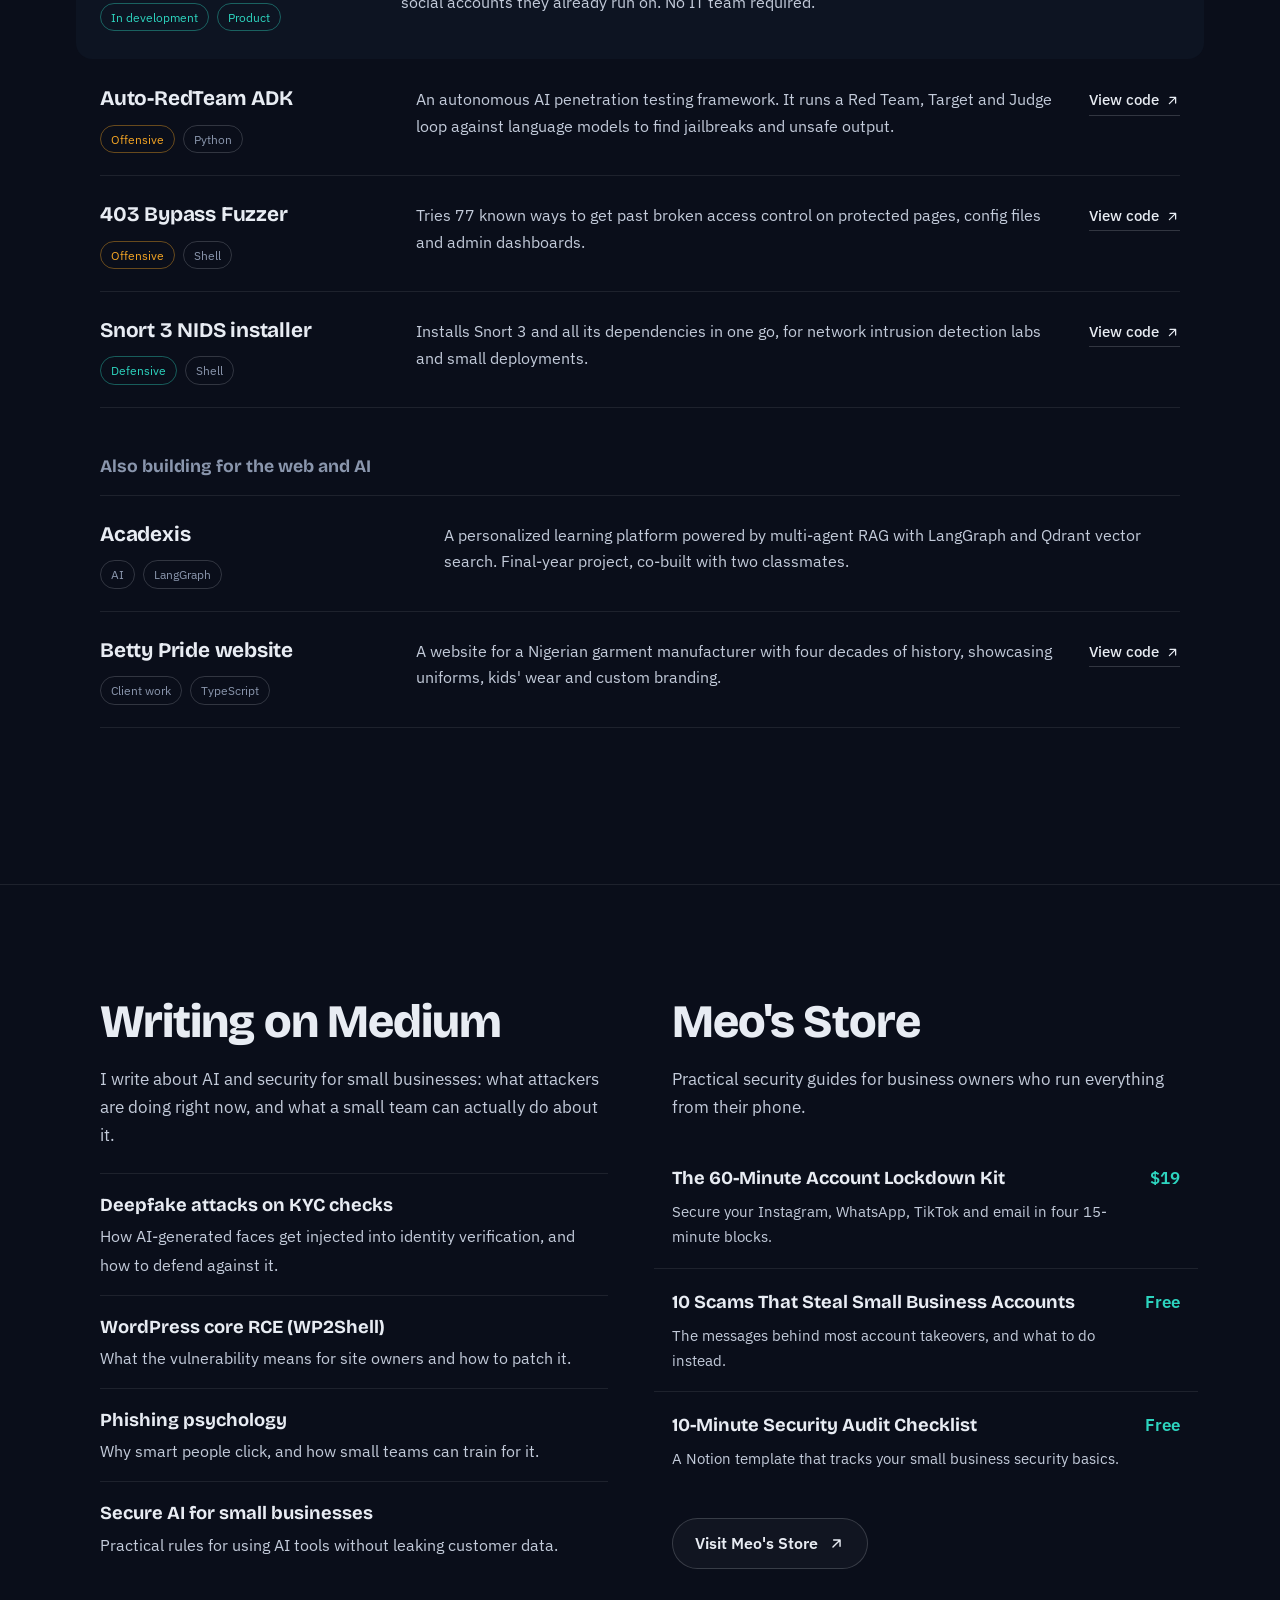
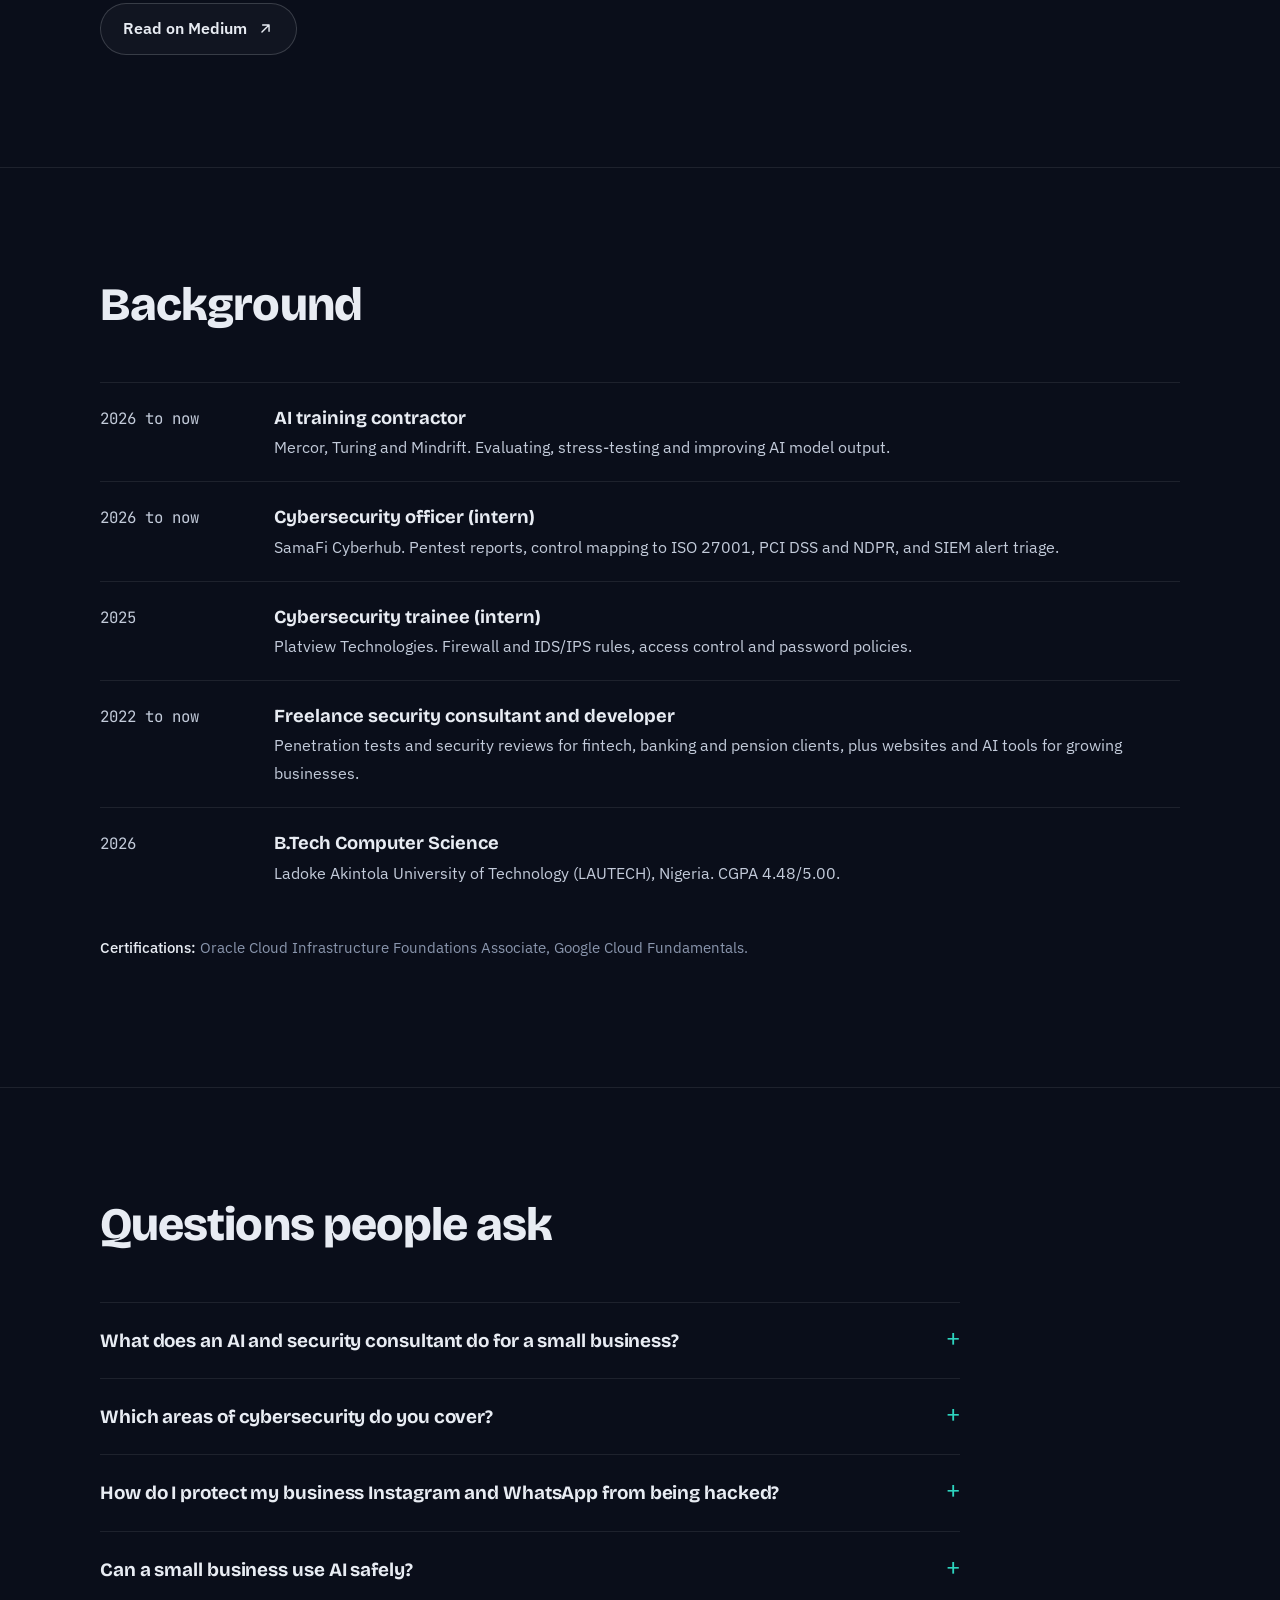
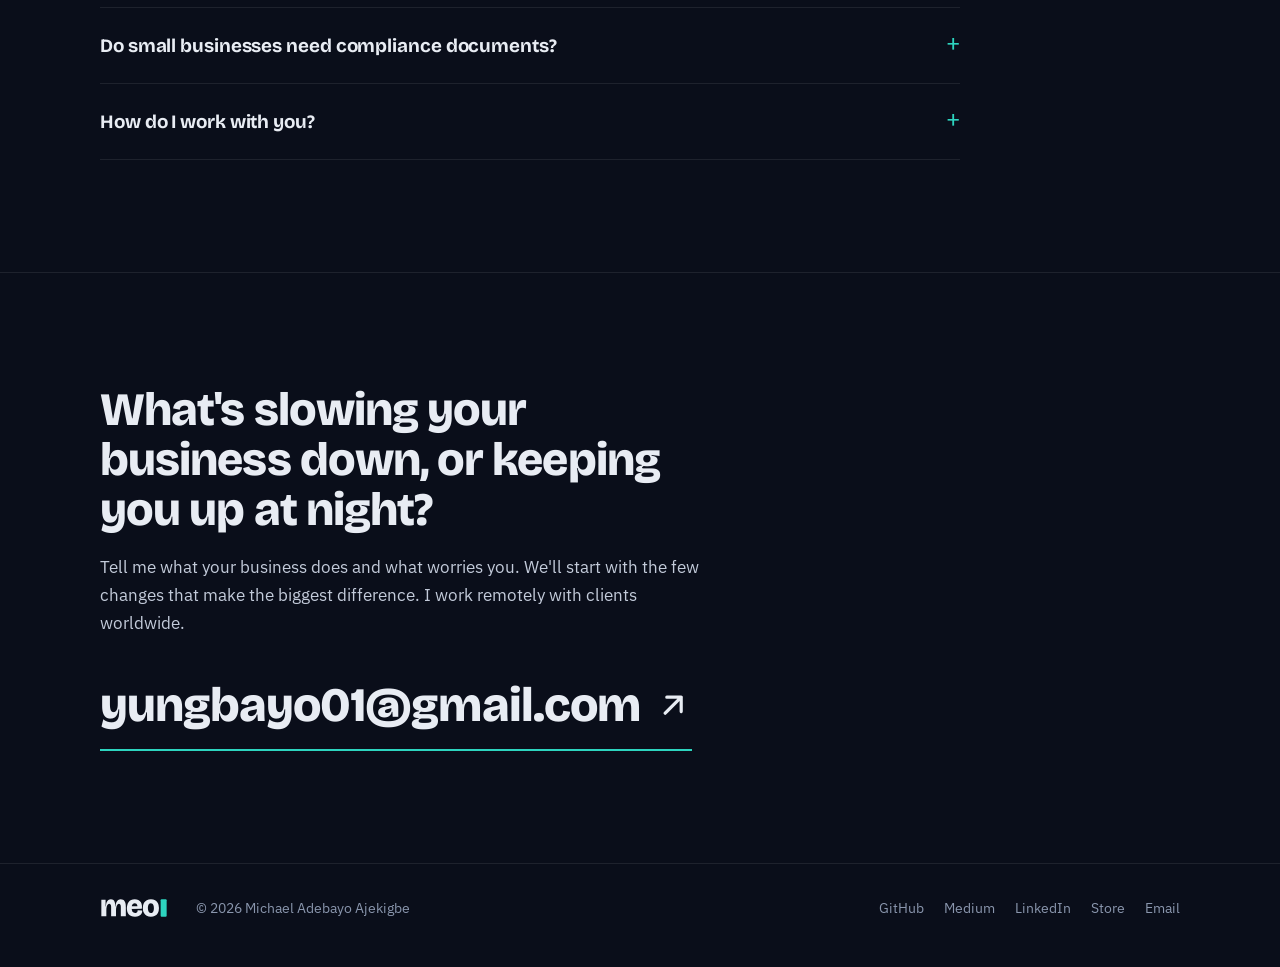
==== commit 9c7c40be: "Redesign portfolio: AI and security consultant positioning, SEO and AEO New single-page portfolio (o" ====
--- a/index.html
+++ b/index.html
@@ -1,777 +1,267 @@
-<!DOCTYPE html>
+<!doctype html>
 <html lang="en">
 <head>
-    <meta charset="utf-8"/>
-    <meta name="viewport" content="width=device-width, initial-scale=1.0"/>
-
-    <title>Michael Ajekigbe | Cybersecurity, AI &amp; Web Development</title>
-    <meta name="description" content="Cybersecurity, AI and web development from one person. I secure systems, build AI products, ship the web apps around them, and write SOC 2 and ISO 27001 documentation in 10 business days."/>
-    <link rel="canonical" href="https://devmeo.me/"/>
-    <meta name="author" content="Michael Ajekigbe"/>
-    <meta name="robots" content="index, follow, max-snippet:-1, max-image-preview:large"/>
-    <meta name="theme-color" content="#1f4a38" media="(prefers-color-scheme: light)"/>
-    <meta name="theme-color" content="#14130f" media="(prefers-color-scheme: dark)"/>
-    <meta name="geo.region" content="NG-LA"/>
-    <meta name="geo.placename" content="Lagos, Nigeria"/>
-
-    <meta property="og:type" content="website"/>
-    <meta property="og:site_name" content="Michael Ajekigbe"/>
-    <meta property="og:url" content="https://devmeo.me/"/>
-    <meta property="og:title" content="Michael Ajekigbe | Cybersecurity, AI &amp; Web Development"/>
-    <meta property="og:description" content="Security engineer who ships. Compliance documentation, AI products and the web apps that carry them. Lagos, Nigeria."/>
-    <meta property="og:locale" content="en_NG"/>
-    <meta property="og:image" content="https://devmeo.me/og-image.png"/>
-    <meta property="og:image:width" content="1200"/>
-    <meta property="og:image:height" content="630"/>
-    <meta property="og:image:alt" content="SOC 2 and ISO 27001 paperwork, in 10 business days. Michael Ajekigbe, Lagos, Nigeria."/>
-    <meta name="twitter:card" content="summary_large_image"/>
-    <meta name="twitter:creator" content="@AjekigbeMichael"/>
-    <meta name="twitter:title" content="Michael Ajekigbe | Cybersecurity, AI &amp; Web Development"/>
-    <meta name="twitter:description" content="Security engineer who ships. Compliance documentation, AI products and the web apps that carry them. Lagos, Nigeria."/>
-    <meta name="twitter:image" content="https://devmeo.me/og-image.png"/>
-
-    <link rel="icon" type="image/svg+xml" href="favicon.svg"/>
-    <link rel="preconnect" href="https://fonts.googleapis.com"/>
-    <link rel="preconnect" href="https://fonts.gstatic.com" crossorigin/>
-    <link href="https://fonts.googleapis.com/css2?family=Fraunces:ital,opsz,wght@0,9..144,400..600;1,9..144,400..600&family=Inter:wght@400;500;600;700&family=Space+Mono:wght@400;700&display=swap" rel="stylesheet"/>
-    <link rel="stylesheet" href="index.css"/>
-
-    <script type="application/ld+json">
-    {
-      "@context": "https://schema.org",
-      "@graph": [
-        {
-          "@type": "Person",
-          "@id": "https://devmeo.me/#michael",
-          "name": "Michael Ajekigbe",
-          "alternateName": "Michael Adebayo Ajekigbe",
-          "jobTitle": "Cybersecurity Engineer, AI Developer and Web Developer",
-          "email": "yungbayo01@gmail.com",
-          "url": "https://devmeo.me/",
-          "image": "https://devmeo.me/portrait.jpg",
-          "address": { "@type": "PostalAddress", "addressLocality": "Lagos", "addressCountry": "NG" },
-          "knowsAbout": [
-            "SOC 2 compliance documentation",
-            "ISO 27001 information security management",
-            "NIST Cybersecurity Framework",
-            "GRC (governance, risk and compliance)",
-            "security questionnaire response",
-            "penetration testing",
-            "AI red teaming and LLM security",
-            "intrusion detection systems",
-            "small business cybersecurity",
-            "web development with Next.js and React",
-            "TypeScript and Tailwind CSS",
-            "AI application development with Google Gemini and Genkit"
-          ],
-          "knowsLanguage": ["English", "Yoruba", "Nigerian Pidgin"],
-          "sameAs": [
-            "https://github.com/meosbrand",
-            "https://www.linkedin.com/in/michael-ajekigbe",
-            "https://medium.com/@yungbayo01",
-            "https://x.com/AjekigbeMichael"
-          ],
-          "hasCredential": [
-            { "@type": "EducationalOccupationalCredential", "name": "Google Cybersecurity Certificate", "credentialCategory": "certificate", "recognizedBy": { "@type": "Organization", "name": "Google" } },
-            { "@type": "EducationalOccupationalCredential", "name": "Oracle Cloud Infrastructure Certified", "credentialCategory": "certificate", "recognizedBy": { "@type": "Organization", "name": "Oracle" } }
-          ]
-        },
-        {
-          "@type": "ProfessionalService",
-          "@id": "https://devmeo.me/#service",
-          "name": "Michael Ajekigbe, Cybersecurity Compliance for Small Business",
-          "description": "Complete SOC 2, ISO 27001 and NIST documentation packages for small and mid-sized businesses, delivered in 10 business days.",
-          "url": "https://devmeo.me/",
-          "founder": { "@id": "https://devmeo.me/#michael" },
-          "areaServed": [
-            { "@type": "Country", "name": "Nigeria" },
-            { "@type": "Place", "name": "West Africa" },
-            { "@type": "Place", "name": "Remote worldwide" }
-          ],
-          "serviceType": "Cybersecurity compliance documentation",
-          "priceRange": "$1500-$6000",
-          "offers": {
-            "@type": "AggregateOffer",
-            "name": "The 10-Day Compliance Sprint",
-            "description": "SOC 2, ISO 27001 and NIST documentation packages for small businesses, delivered in 10 business days with a late-delivery refund.",
-            "priceCurrency": "USD",
-            "lowPrice": "1500",
-            "highPrice": "6000",
-            "offerCount": "3",
-            "availability": "https://schema.org/LimitedAvailability",
-            "eligibleQuantity": { "@type": "QuantitativeValue", "value": 2, "unitText": "engagements per month" }
-          },
-          "hasOfferCatalog": {
-            "@type": "OfferCatalog",
-            "name": "The 10-Day Compliance Sprint",
-            "itemListElement": [
-              { "@type": "Offer", "itemOffered": { "@type": "Service", "name": "SOC 2 and ISO 27001 policy set", "description": "Fourteen policies mapped to SOC 2 Trust Services Criteria, ISO 27001 Annex A and NIST CSF." } },
-              { "@type": "Offer", "itemOffered": { "@type": "Service", "name": "Risk assessment and risk register", "description": "Your real risks, scored, with named owners and review dates." } },
-              { "@type": "Offer", "itemOffered": { "@type": "Service", "name": "Incident response plan", "description": "Plan plus a one-page runbook for phishing, ransomware and lost devices." } },
-              { "@type": "Offer", "itemOffered": { "@type": "Service", "name": "Security questionnaire answer bank", "description": "Pre-written answers to the questions enterprise buyers keep sending." } },
-              { "@type": "Offer", "itemOffered": { "@type": "Service", "name": "Gap analysis and remediation roadmap", "description": "What is missing, ordered by what costs you a deal soonest." } },
-              { "@type": "Offer", "itemOffered": { "@type": "Service", "name": "Staff security awareness pack", "description": "Plain-language training, available in English, Nigerian Pidgin and Yoruba." } }
-            ]
-          }
-        },
-        {
-          "@type": "WebSite",
-          "@id": "https://devmeo.me/#website",
-          "url": "https://devmeo.me/",
-          "name": "Michael Ajekigbe",
-          "inLanguage": "en",
-          "publisher": { "@id": "https://devmeo.me/#michael" }
-        },
-        {
-          "@type": "FAQPage",
-          "@id": "https://devmeo.me/#faq",
-          "mainEntity": [
-            {
-              "@type": "Question",
-              "name": "How can you write in 10 days what consultants take six months to do?",
-              "acceptedAnswer": { "@type": "Answer", "text": "Consulting firms bill by the hour, so the calendar fills with meetings. Writing the documents was never the slow part. I run one 45-minute scoping call, write from your real stack, send drafts on day five and the final set on day ten." }
-            },
-            {
-              "@type": "Question",
-              "name": "Are these just templates with my logo on them?",
-              "acceptedAnswer": { "@type": "Answer", "text": "No. A template is the skeleton. Your risk register, gap analysis and questionnaire answers come from your actual tools, vendors and workflows. Generic documents do not survive an auditor or a serious buyer, which defeats the point of buying them." }
-            },
-            {
-              "@type": "Question",
-              "name": "Will this make my company SOC 2 certified?",
-              "acceptedAnswer": { "@type": "Answer", "text": "No, and be careful with anyone who promises that. Certification requires an accredited auditor and an observation window. What you get is every document the audit asks for, plus the roadmap to close your gaps. The documentation is where most companies stall, and that part is handled." }
-            },
-            {
-              "@type": "Question",
-              "name": "What do you need from me during the sprint?",
-              "acceptedAnswer": { "@type": "Answer", "text": "One 45-minute call, a list of the tools and vendors you use, and one person who can answer questions by message. Nothing else." }
-            },
-            {
-              "@type": "Question",
-              "name": "Do you work with companies outside Nigeria?",
-              "acceptedAnswer": { "@type": "Answer", "text": "Yes. The work is remote. I am based in Lagos and work across West African, European and US time zones." }
-            },
-            {
-              "@type": "Question",
-              "name": "What does it cost?",
-              "acceptedAnswer": { "@type": "Answer", "text": "It depends on headcount and how many frameworks you need. It costs less than one month of a consulting retainer. Tell me your size on the call and you get a number that day rather than a proposal deck two weeks later." }
-            },
-            {
-              "@type": "Question",
-              "name": "Can you do the technical security work as well as the paperwork?",
-              "acceptedAnswer": { "@type": "Answer", "text": "Yes. I build intrusion detection tooling, run access-control testing and do AI red teaming against LLM applications. Several of those tools are public on GitHub." }
-            }
-          ]
-        }
-      ]
-    }
-    </script>
+<meta charset="utf-8">
+<meta name="viewport" content="width=device-width, initial-scale=1, viewport-fit=cover">
+<title>Meo Ajekigbe | AI &amp; Security Consultant for Small Businesses</title>
+<meta name="description" content="Meo Ajekigbe is an AI and security consultant for small businesses: penetration testing, defensive security, GRC and compliance, and safe AI automation.">
+<link rel="canonical" href="https://devmeo.me/">
+<meta name="robots" content="index, follow, max-image-preview:large">
+<meta name="author" content="Michael Adebayo Ajekigbe">
+<meta name="theme-color" content="#0A0E1A">
+<meta property="og:type" content="website">
+<meta property="og:url" content="https://devmeo.me/">
+<meta property="og:site_name" content="Meo Ajekigbe">
+<meta property="og:title" content="Meo Ajekigbe | AI &amp; Security Consultant for Small Businesses">
+<meta property="og:description" content="Offensive security, defensive security, GRC and safe AI, sized for small businesses.">
+<meta property="og:image" content="https://devmeo.me/og-image.png">
+<meta property="og:image:width" content="1200">
+<meta property="og:image:height" content="630">
+<meta property="og:locale" content="en_US">
+<meta name="twitter:card" content="summary_large_image">
+<meta name="twitter:title" content="Meo Ajekigbe | AI &amp; Security Consultant for Small Businesses">
+<meta name="twitter:description" content="Offensive security, defensive security, GRC and safe AI, sized for small businesses.">
+<meta name="twitter:image" content="https://devmeo.me/og-image.png">
+<link rel="icon" href="/favicon.svg" type="image/svg+xml">
+<link rel="apple-touch-icon" href="/apple-touch-icon.png">
+<link rel="preconnect" href="https://fonts.googleapis.com">
+<link rel="preconnect" href="https://fonts.gstatic.com" crossorigin>
+<link href="https://fonts.googleapis.com/css2?family=Bricolage+Grotesque:opsz,wght@12..96,500;12..96,700;12..96,800&family=IBM+Plex+Sans:wght@400;500;600&family=JetBrains+Mono:wght@400;500&display=swap" rel="stylesheet">
+<script type="application/ld+json">{"@context": "https://schema.org", "@graph": [{"@type": "WebSite", "@id": "https://devmeo.me/#website", "url": "https://devmeo.me/", "name": "Meo Ajekigbe", "inLanguage": "en", "publisher": {"@id": "https://devmeo.me/#person"}}, {"@type": "Person", "@id": "https://devmeo.me/#person", "name": "Michael Adebayo Ajekigbe", "alternateName": ["Meo", "Meo Ajekigbe"], "jobTitle": "AI and Security Consultant", "url": "https://devmeo.me/", "image": "https://devmeo.me/og-image.png", "email": "mailto:yungbayo01@gmail.com", "description": "AI and security consultant for small businesses, working across offensive security, defensive security and GRC, and helping teams use AI safely to automate work.", "sameAs": ["https://github.com/meosbrand", "https://medium.com/@yungbayo01", "https://www.linkedin.com/in/michael-ajekigbe", "https://x.com/AjekigbeMichael", "https://devmeo.gumroad.com"], "knowsAbout": ["Penetration testing", "Offensive security", "Defensive security", "Security monitoring", "Governance, risk and compliance", "ISO 27001", "PCI DSS", "NDPR", "AI automation", "AI safety", "Small business cybersecurity", "Social media account security"], "alumniOf": {"@type": "CollegeOrUniversity", "name": "Ladoke Akintola University of Technology"}, "hasCredential": [{"@type": "EducationalOccupationalCredential", "name": "Oracle Cloud Infrastructure Foundations Associate"}, {"@type": "EducationalOccupationalCredential", "name": "Google Cloud Fundamentals"}]}, {"@type": "ProfessionalService", "@id": "https://devmeo.me/#service", "name": "Meo Ajekigbe, AI and Security Consulting", "url": "https://devmeo.me/", "image": "https://devmeo.me/og-image.png", "description": "Security testing, monitoring, compliance documents and safe AI automation for small businesses.", "provider": {"@id": "https://devmeo.me/#person"}, "areaServed": "Worldwide", "email": "yungbayo01@gmail.com", "serviceType": ["Penetration testing", "Security awareness training", "Compliance documentation", "AI automation", "Social media account security"]}, {"@type": "FAQPage", "mainEntity": [{"@type": "Question", "name": "What does an AI and security consultant do for a small business?", "acceptedAnswer": {"@type": "Answer", "text": "An AI and security consultant finds and fixes the easiest ways an attacker could get into your business, sets up simple policies and compliance documents, and shows your team how to use AI tools safely to save time. For a small business, that means the essentials that make the biggest difference, sized to your budget."}}, {"@type": "Question", "name": "Which areas of cybersecurity do you cover?", "acceptedAnswer": {"@type": "Answer", "text": "All three main areas. Offensive security (penetration testing of websites, APIs and networks), defensive security (monitoring, detection rules and hardening) and GRC (governance, risk and compliance: policies, risk registers and mapping to ISO 27001, PCI DSS and NDPR). One person can find a weakness, fix it and document it."}}, {"@type": "Question", "name": "How do I protect my business Instagram and WhatsApp from being hacked?", "acceptedAnswer": {"@type": "Answer", "text": "Secure the email and phone number behind each account first, then turn on two-factor authentication with a passkey or an authenticator app, never share a verification code with anyone, and check linked devices every month. The 60-Minute Account Lockdown Kit in Meo's Store walks through every setting step by step."}}, {"@type": "Question", "name": "Can a small business use AI safely?", "acceptedAnswer": {"@type": "Answer", "text": "Yes. Choose which AI tools your team is allowed to use, never paste customer, financial or password data into public AI tools, and have a person check anything AI writes before it reaches a customer. With those rules in place, AI can take over repetitive work like replies, reports and follow-ups."}}, {"@type": "Question", "name": "Do small businesses need compliance documents?", "acceptedAnswer": {"@type": "Answer", "text": "Most need a few: a data protection policy, acceptable use rules for staff and devices, and an incident response plan. Clients, banks and regulators increasingly ask for them, and laws like Nigeria's NDPR apply to businesses of every size. They can be written quickly and in plain language."}}, {"@type": "Question", "name": "How do I work with you?", "acceptedAnswer": {"@type": "Answer", "text": "Email yungbayo01@gmail.com with what your business does and what worries you most. We'll agree on the few changes that will make the biggest difference first. I work remotely with clients worldwide."}}]}]}</script>
+<link rel="stylesheet" href="/index.css?v=20261008">
 </head>
 <body>
-
-<div class="progress" id="progress"></div>
 <a class="skip" href="#main">Skip to content</a>
-
-<!-- ================= NAV ================= -->
 <header class="nav" id="nav">
-    <a class="brand" href="#top">Michael Ajekigbe<span class="dot">.</span></a>
-
-    <nav class="nav-links" aria-label="Primary">
-        <a href="#work">Work</a>
-        <a href="#offer">The sprint</a>
-        <a href="#about">About</a>
-        <a href="#writing">Writing</a>
-        <a href="#faq">FAQ</a>
-        <a href="#contact">Contact</a>
-    </nav>
-
-    <div class="nav-right">
-        <button class="theme-toggle" id="themeToggle" aria-label="Toggle colour theme">
-            <svg class="sun" viewBox="0 0 24 24" fill="none" stroke="currentColor" stroke-width="1.7" stroke-linecap="round" aria-hidden="true"><circle cx="12" cy="12" r="4"/><path d="M12 2v2M12 20v2M4.9 4.9l1.4 1.4M17.7 17.7l1.4 1.4M2 12h2M20 12h2M4.9 19.1l1.4-1.4M17.7 6.3l1.4-1.4"/></svg>
-            <svg class="moon" viewBox="0 0 24 24" fill="none" stroke="currentColor" stroke-width="1.7" stroke-linecap="round" stroke-linejoin="round" aria-hidden="true"><path d="M21 12.8A9 9 0 1 1 11.2 3a7 7 0 0 0 9.8 9.8z"/></svg>
-        </button>
-        <a class="btn btn--primary nav-cta" href="#contact">Book a call</a>
-        <button class="burger" id="burger" aria-label="Open menu" aria-expanded="false" aria-controls="mobileMenu">
-            <svg viewBox="0 0 24 24" fill="none" stroke="currentColor" stroke-width="1.8" stroke-linecap="round" aria-hidden="true"><path d="M4 7h16M4 12h16M4 17h16"/></svg>
-        </button>
-    </div>
+<div class="wrap">
+<a class="brand" href="#top" aria-label="Meo Ajekigbe, home"><svg viewBox="0 0 2202 643" xmlns="http://www.w3.org/2000/svg" role="img" aria-hidden="true"><g fill="#E8ECF3" ><path transform="translate(7.4 585.4) scale(1 -1)" d="M36 0V293V528H173V313H181Q188 397 208.5 447.0Q229 497 263.5 519.5Q298 542 346 542Q396 542 427.0 517.5Q458 493 473.0 442.5Q488 392 487 313H495Q502 396 524.0 446.0Q546 496 582.0 519.0Q618 542 667 542Q708 542 738.0 527.0Q768 512 788.5 482.0Q809 452 819.0 406.5Q829 361 829 300V0H667V286Q667 324 660.5 349.5Q654 375 641.0 387.5Q628 400 608 400Q582 400 560.0 376.5Q538 353 524.5 306.0Q511 259 511 187V0H353V290Q353 328 346.5 352.0Q340 376 326.5 388.0Q313 400 293 400Q268 400 246.5 379.5Q225 359 211.5 312.0Q198 265 198 187V0Z"/><path transform="translate(847.4 585.4) scale(1 -1)" d="M287 -14Q212 -14 161.5 7.5Q111 29 80.0 66.5Q49 104 35.5 152.0Q22 200 22 253Q22 310 36.5 362.0Q51 414 81.5 454.5Q112 495 160.5 518.5Q209 542 277 542Q345 542 393.5 518.5Q442 495 471.0 453.0Q500 411 508.5 356.0Q517 301 506 237L123 231V319L382 324L361 273Q367 319 359.5 350.5Q352 382 332.0 398.5Q312 415 277 415Q240 415 218.0 396.0Q196 377 187.0 342.5Q178 308 178 261Q178 180 205.0 143.0Q232 106 288 106Q312 106 328.0 112.0Q344 118 354.0 129.5Q364 141 368.0 157.5Q372 174 371 195L519 187Q522 154 512.5 119.0Q503 84 477.0 54.0Q451 24 404.5 5.0Q358 -14 287 -14Z"/><path transform="translate(1364.4 585.4) scale(1 -1)" d="M282 -14Q206 -14 147.0 16.5Q88 47 55.0 108.5Q22 170 22 263Q22 360 56.5 421.5Q91 483 150.5 512.5Q210 542 285 542Q363 542 421.5 511.5Q480 481 512.5 419.5Q545 358 545 264Q545 167 510.5 105.5Q476 44 416.5 15.0Q357 -14 282 -14ZM286 105Q317 105 338.0 122.5Q359 140 370.0 174.0Q381 208 381 255Q381 307 369.0 342.5Q357 378 334.5 397.0Q312 416 280 416Q250 416 229.0 398.5Q208 381 197.0 347.0Q186 313 186 265Q186 189 212.5 147.0Q239 105 286 105Z"/></g><rect class="cursor"  x="1963.6" y="43.4" width="195.1" height="556.0" rx="32.5" fill="#2DD4BF"/></svg></a>
+<nav class="links" aria-label="Main">
+<a href="#expertise">Expertise</a>
+<a href="#projects">Projects</a>
+<a href="#writing">Writing</a>
+<a href="#writing-store">Store</a>
+<a href="#faq">FAQ</a>
+</nav>
+<a class="btn btn-primary btn-sm" href="mailto:yungbayo01@gmail.com?subject=Working%20together">Hire me</a>
+<button class="menu" id="menu" aria-label="Open menu" aria-expanded="false" aria-controls="nav">
+<svg viewBox="0 0 24 24" fill="none" stroke="currentColor" stroke-width="2" stroke-linecap="round"><path d="M4 7h16M4 12h16M4 17h16"/></svg>
+</button>
+</div>
 </header>
-
-<!-- ================= MOBILE MENU ================= -->
-<div class="mobile-menu" id="mobileMenu">
-    <div class="mm-top">
-        <span class="brand">Michael Ajekigbe<span class="dot">.</span></span>
-        <button class="close-menu" id="closeMenu" aria-label="Close menu">
-            <svg viewBox="0 0 24 24" fill="none" stroke="currentColor" stroke-width="1.8" stroke-linecap="round" aria-hidden="true"><path d="M6 6l12 12M18 6L6 18"/></svg>
-        </button>
-    </div>
-    <nav aria-label="Mobile">
-        <a href="#work"><span class="n">01</span> Work</a>
-        <a href="#offer"><span class="n">02</span> The sprint</a>
-        <a href="#about"><span class="n">03</span> About</a>
-        <a href="#writing"><span class="n">04</span> Writing</a>
-        <a href="#faq"><span class="n">05</span> FAQ</a>
-        <a href="#contact"><span class="n">06</span> Contact</a>
-    </nav>
-    <div class="mm-foot">
-        <a href="https://github.com/meosbrand" target="_blank" rel="noopener">GitHub</a>
-        <a href="https://www.linkedin.com/in/michael-ajekigbe" target="_blank" rel="noopener">LinkedIn</a>
-        <a href="https://medium.com/@yungbayo01" target="_blank" rel="noopener">Medium</a>
-    </div>
-</div>
-
 <main id="main">
-    <span id="top"></span>
-
-    <!-- ================= HERO ================= -->
-    <section class="hero">
-        <div class="hero-glow" aria-hidden="true"></div>
-        <div class="hero-glow two" aria-hidden="true"></div>
-        <div class="wrap">
-            <span class="hero-badge reveal in"><span class="live" aria-hidden="true"></span> Available for work &middot; Lagos, Nigeria</span>
-
-            <h1 class="reveal in d1">
-                I secure the system, build the <em>AI inside it</em>, and ship the <span class="u">site it runs on.</span>
-            </h1>
-
-            <p class="hero-sub reveal in d2">
-                Most security people can't build. Most developers can't secure. I work across all three:
-                cybersecurity and compliance, AI products, and the web apps that hold them together.
-                That overlap is the whole point, and it is why the work below looks like one person's portfolio
-                rather than three.
-            </p>
-
-            <div class="hero-actions reveal in d3">
-                <a class="btn btn--primary" href="#work">See the work <span class="ar" aria-hidden="true">↗</span></a>
-                <a class="btn btn--ghost" href="#offer">The compliance sprint</a>
-            </div>
-
-            <div class="hero-meta reveal in d4">
-                <div class="stat"><div class="num">3</div><div class="lbl">Disciplines: security, AI, web</div></div>
-                <div class="stat"><div class="num">19</div><div class="lbl">Projects shipped on GitHub</div></div>
-                <div class="stat"><div class="num">10</div><div class="lbl">Business days for a full compliance set</div></div>
-                <div class="stat"><div class="num">2</div><div class="lbl">Certs: Google and Oracle Cloud</div></div>
-            </div>
-        </div>
-    </section>
-
-    <!-- ================= MARQUEE ================= -->
-    <div class="marquee" aria-hidden="true">
-        <div class="marquee-track">
-            <span>SOC 2 documentation</span>
-            <span>ISO 27001 Annex A</span>
-            <span>Risk registers that name names</span>
-            <span>Questionnaire answer banks</span>
-            <span>NIST CSF gap analysis</span>
-            <span>SOC 2 documentation</span>
-            <span>ISO 27001 Annex A</span>
-            <span>Risk registers that name names</span>
-            <span>Questionnaire answer banks</span>
-            <span>NIST CSF gap analysis</span>
-        </div>
-    </div>
-
-    <!-- ================= DISCIPLINES ================= -->
-    <section class="section" id="disciplines">
-        <div class="wrap">
-            <div class="sec-head reveal">
-                <div>
-                    <span class="eyebrow">01 &mdash; What I do</span>
-                    <h2 class="h-sec">Three disciplines that keep running into each other.</h2>
-                </div>
-                <p class="lead">Kept apart they are three jobs. Put together they are one person who can take a thing from threat model to shipped product without a handoff.</p>
-            </div>
-
-            <div class="services">
-                <article class="svc reveal">
-                    <span class="idx">/ 01</span>
-                    <div class="ic"><svg viewBox="0 0 24 24" fill="none" stroke="currentColor" stroke-width="1.6" stroke-linecap="round" stroke-linejoin="round" aria-hidden="true"><path d="M12 3l7 3v5c0 4.5-3 8-7 10-4-2-7-5.5-7-10V6z"/><path d="M9 12l2 2 4-4"/></svg></div>
-                    <h3>Cybersecurity</h3>
-                    <p>Governance, risk and compliance for companies with no security team: SOC 2, ISO 27001 and NIST documentation, risk registers, incident response. Plus the offensive side, access-control testing and intrusion detection, because writing a policy about a control you have never tested is how you fail an audit.</p>
-                    <div class="tags"><span class="tag">SOC 2</span><span class="tag">ISO 27001</span><span class="tag">GRC</span><span class="tag">Pentesting</span><span class="tag">Snort3</span></div>
-                </article>
-
-                <article class="svc reveal d1">
-                    <span class="idx">/ 02</span>
-                    <div class="ic"><svg viewBox="0 0 24 24" fill="none" stroke="currentColor" stroke-width="1.6" stroke-linecap="round" stroke-linejoin="round" aria-hidden="true"><circle cx="12" cy="12" r="3"/><path d="M12 2v4M12 18v4M2 12h4M18 12h4M4.9 4.9l2.8 2.8M16.3 16.3l2.8 2.8M4.9 19.1l2.8-2.8M16.3 7.7l2.8-2.8"/></svg></div>
-                    <h3>AI engineering</h3>
-                    <p>Agents and AI products that do real work, built on Gemini and Genkit. A framework that red-teams other language models on its own, a security co-pilot that explains a threat in Pidgin, a tutor that works out which subject a student is asking about. I build with AI and I attack it, which turns out to be the same skill set.</p>
-                    <div class="tags"><span class="tag">Gemini</span><span class="tag">Genkit</span><span class="tag">Python</span><span class="tag">LLM red teaming</span><span class="tag">FastAPI</span></div>
-                </article>
-
-                <article class="svc reveal d2">
-                    <span class="idx">/ 03</span>
-                    <div class="ic"><svg viewBox="0 0 24 24" fill="none" stroke="currentColor" stroke-width="1.6" stroke-linecap="round" stroke-linejoin="round" aria-hidden="true"><rect x="3" y="4" width="18" height="16" rx="2"/><path d="M3 9h18M8 14l2 2 4-4"/></svg></div>
-                    <h3>Web design and development</h3>
-                    <p>Sites and web apps for real businesses, built in Next.js, React and TypeScript. A garment manufacturer with forty years of history, a real estate firm, a cybersecurity company. I design them too, which is why they don't look like a developer picked the colours.</p>
-                    <div class="tags"><span class="tag">Next.js</span><span class="tag">React</span><span class="tag">TypeScript</span><span class="tag">Tailwind</span><span class="tag">UI design</span></div>
-                </article>
-            </div>
-        </div>
-    </section>
-
-    <!-- ================= WORK ================= -->
-    <section class="section section--alt" id="work">
-        <div class="wrap">
-            <div class="sec-head reveal">
-                <div>
-                    <span class="eyebrow">02 &mdash; Work</span>
-                    <h2 class="h-sec">Things I built that run.</h2>
-                </div>
-                <a class="btn btn--ghost" href="https://github.com/meosbrand" target="_blank" rel="noopener">All 19 repos <span class="ar" aria-hidden="true">↗</span></a>
-            </div>
-
-            <div class="work-list">
-                <a class="work reveal" href="https://github.com/meosbrand/Aabo" target="_blank" rel="noopener">
-                    <div class="w-idx">01</div>
-                    <div>
-                        <span class="w-cat">Security · AI · Web</span>
-                        <div class="w-title">Ààbò <span class="flag">Building now</span></div>
-                        <p class="w-desc">Yoruba for shelter. A security co-pilot for small African businesses, built as a Next.js app with Google Genkit running the AI flows. It has an onboarding flow, a protection dashboard, a backup centre, a panic trigger, and a chatbot that explains threats in the language the owner actually speaks, Pidgin included.</p>
-                        <div class="w-tech"><span>Next.js</span><span>TypeScript</span><span>Genkit</span><span>Tailwind</span><span>WhatsApp</span></div>
-                    </div>
-                    <div class="w-go" aria-hidden="true"><svg viewBox="0 0 24 24" fill="none" stroke="currentColor" stroke-width="1.6" stroke-linecap="round" stroke-linejoin="round"><path d="M7 17L17 7M8 7h9v9"/></svg></div>
-                </a>
-
-                <a class="work reveal" href="https://github.com/meosbrand/autonomous-ai-pentesting-tool" target="_blank" rel="noopener">
-                    <div class="w-idx">02</div>
-                    <div>
-                        <span class="w-cat">AI · Security</span>
-                        <div class="w-title">Auto-RedTeam ADK</div>
-                        <p class="w-desc">An autonomous red-teaming framework that attacks other LLMs so you don't have to prompt them by hand. An attacker agent writes the adversarial prompt, the target answers, a judge scores it out of ten, and a Tree of Attacks strategy prunes the dead ends and pushes on the promising ones. Runs on Gemini 2.0 Flash behind FastAPI, streaming over WebSocket to a live dashboard.</p>
-                        <div class="w-tech"><span>Python 3.12</span><span>Gemini 2.0</span><span>FastAPI</span><span>Next.js 14</span><span>Docker</span></div>
-                    </div>
-                    <div class="w-go" aria-hidden="true"><svg viewBox="0 0 24 24" fill="none" stroke="currentColor" stroke-width="1.6" stroke-linecap="round" stroke-linejoin="round"><path d="M7 17L17 7M8 7h9v9"/></svg></div>
-                </a>
-
-                <a class="work reveal" href="https://github.com/meosbrand/403_bypass_fuzzer" target="_blank" rel="noopener">
-                    <div class="w-idx">03</div>
-                    <div>
-                        <span class="w-cat">Security</span>
-                        <div class="w-title">403 Bypass Fuzzer</div>
-                        <p class="w-desc">When a page returns 403 Forbidden, that often means the access control is misconfigured rather than absent. This script throws 70-odd mutations at the endpoint, path traversal, semicolon insertion, null bytes, Unicode, case flips, and prints the status code beside each attempt. Pure Bash, no dependencies beyond curl.</p>
-                        <div class="w-tech"><span>Bash</span><span>Access control</span><span>Offensive security</span></div>
-                    </div>
-                    <div class="w-go" aria-hidden="true"><svg viewBox="0 0 24 24" fill="none" stroke="currentColor" stroke-width="1.6" stroke-linecap="round" stroke-linejoin="round"><path d="M7 17L17 7M8 7h9v9"/></svg></div>
-                </a>
-
-                <a class="work reveal" href="https://github.com/meosbrand/Team-Blaze" target="_blank" rel="noopener">
-                    <div class="w-idx">04</div>
-                    <div>
-                        <span class="w-cat">AI · Web</span>
-                        <div class="w-title">Ẹgbọ́n Study Partner <span class="flag alt">Hackathon</span></div>
-                        <p class="w-desc">Ẹgbọ́n means elder sibling, which is roughly the tone we wanted. An AI study companion for Nigerian students that detects the subject on its own, picks an explanation strategy to match, and adapts when a student asks the same thing a third time. Built for the Build with Oyo 2026 hackathon on Django, React and Gemini.</p>
-                        <div class="w-tech"><span>Django REST</span><span>React</span><span>Vite</span><span>Gemini</span></div>
-                    </div>
-                    <div class="w-go" aria-hidden="true"><svg viewBox="0 0 24 24" fill="none" stroke="currentColor" stroke-width="1.6" stroke-linecap="round" stroke-linejoin="round"><path d="M7 17L17 7M8 7h9v9"/></svg></div>
-                </a>
-
-                <a class="work reveal" href="https://github.com/meosbrand/Snort3-installer-NIDS-" target="_blank" rel="noopener">
-                    <div class="w-idx">05</div>
-                    <div>
-                        <span class="w-cat">Security</span>
-                        <div class="w-title">Snort3 NIDS Installer</div>
-                        <p class="w-desc">Installing Snort3 by hand means chasing a dependency chain for an afternoon. This script does the whole thing in one command, which matters when you are standing up intrusion detection for a client who is paying for outcomes rather than your afternoon.</p>
-                        <div class="w-tech"><span>Bash</span><span>Linux</span><span>Snort3</span><span>Intrusion detection</span></div>
-                    </div>
-                    <div class="w-go" aria-hidden="true"><svg viewBox="0 0 24 24" fill="none" stroke="currentColor" stroke-width="1.6" stroke-linecap="round" stroke-linejoin="round"><path d="M7 17L17 7M8 7h9v9"/></svg></div>
-                </a>
-
-                <a class="work reveal" href="https://github.com/meosbrand/betty-pride-website" target="_blank" rel="noopener">
-                    <div class="w-idx">06</div>
-                    <div>
-                        <span class="w-cat">Web</span>
-                        <div class="w-title">Betty Pride</div>
-                        <p class="w-desc">A site for a Nigerian garment manufacturer with four decades behind it: uniforms, kids wear, custom branding. The brief was to make a company that has earned its reputation offline look like it online, which is mostly a design problem rather than a code one.</p>
-                        <div class="w-tech"><span>Client work</span><span>HTML</span><span>TypeScript</span><span>UI design</span></div>
-                    </div>
-                    <div class="w-go" aria-hidden="true"><svg viewBox="0 0 24 24" fill="none" stroke="currentColor" stroke-width="1.6" stroke-linecap="round" stroke-linejoin="round"><path d="M7 17L17 7M8 7h9v9"/></svg></div>
-                </a>
-            </div>
-
-            <p class="work-note reveal">Two more client builds live in private repos: the official site for <strong>SamaFi Cyberhub</strong>, where I work, and a property site for <strong>Tony Multiventures</strong>. Happy to walk through either on a call.</p>
-        </div>
-    </section>
-
-    <!-- ================= THE OFFER ================= -->
-    <section class="section" id="offer">
-        <div class="wrap">
-            <div class="sec-head reveal">
-                <div>
-                    <span class="eyebrow">03 &mdash; The offer</span>
-                    <h2 class="h-sec">The 10-Day <em>Compliance Sprint</em></h2>
-                </div>
-                <p class="lead">
-                    A buyer sends a security questionnaire. You have no answers. The deal goes quiet, then it dies.
-                    That is what missing paperwork actually costs, and it is the thing this fixes.
-                </p>
-            </div>
-
-            <div class="offer-grid">
-                <div class="stack-card reveal">
-                    <h3 class="stack-title">What lands in your inbox on day ten</h3>
-                    <ol class="stack">
-                        <li>
-                            <span class="s-n">01</span>
-                            <div>
-                                <h4>The full policy set</h4>
-                                <p>Fourteen policies mapped to SOC 2 Trust Services Criteria, ISO 27001 Annex A and NIST CSF. Written so a new hire understands them on the first read.</p>
-                            </div>
-                        </li>
-                        <li>
-                            <span class="s-n">02</span>
-                            <div>
-                                <h4>Risk assessment and register</h4>
-                                <p>Your risks, not a generic list. Scored, with a named owner and a review date against each one.</p>
-                            </div>
-                        </li>
-                        <li>
-                            <span class="s-n">03</span>
-                            <div>
-                                <h4>Incident response plan</h4>
-                                <p>Plus a one-page runbook for the three things that actually happen: phishing, ransomware, and someone leaving a laptop in a taxi.</p>
-                            </div>
-                        </li>
-                        <li>
-                            <span class="s-n">04</span>
-                            <div>
-                                <h4>Security questionnaire answer bank</h4>
-                                <p>Pre-written answers to the questions enterprise buyers keep sending. This is the piece that gets stalled deals moving again.</p>
-                            </div>
-                        </li>
-                        <li>
-                            <span class="s-n">05</span>
-                            <div>
-                                <h4>Gap analysis and roadmap</h4>
-                                <p>What you are missing, ordered by what costs you a deal soonest. Split into fix today, fix this month, fix this quarter.</p>
-                            </div>
-                        </li>
-                        <li>
-                            <span class="s-n">06</span>
-                            <div>
-                                <h4>Staff awareness pack</h4>
-                                <p>Short, plain-language training your team will finish. In English, Nigerian Pidgin or Yoruba, depending on who has to read it.</p>
-                            </div>
-                        </li>
-                        <li>
-                            <span class="s-n">07</span>
-                            <div>
-                                <h4>Vendor review template</h4>
-                                <p>So you can run the same assessment on your own suppliers instead of paying someone again next quarter.</p>
-                            </div>
-                        </li>
-                        <li>
-                            <span class="s-n">08</span>
-                            <div>
-                                <h4>Thirty days of support after delivery</h4>
-                                <p>You send questions, I answer them. No hourly meter running while you read your own documents.</p>
-                            </div>
-                        </li>
-                    </ol>
-                </div>
-
-                <aside class="offer-side">
-                    <div class="guarantee reveal d1">
-                        <span class="g-tag">The guarantee</span>
-                        <p class="g-main">On time, or the sprint is free.</p>
-                        <p class="g-sub">The clock starts the morning after our call, once I have your tool and vendor list. Deliver late and you get it all back and keep the documents anyway. The only thing that pauses the clock is me waiting on you, and you'll hear from me the same day it happens.</p>
-                        <p class="g-sub">If your auditor or your customer pushes back on something I wrote, I rewrite it free for 60 days. That covers my documents. It can't cover a control you haven't built yet, because no policy closes a real gap. The roadmap tells you which ones to close first.</p>
-                    </div>
-
-                    <div class="qualify reveal d2">
-                        <h4>Worth your time if</h4>
-                        <p>You are a 5 to 200 person B2B company, and customers have started asking for SOC 2 or ISO 27001 before they'll sign.</p>
-                        <h4 class="no">Not worth your time if</h4>
-                        <p>You want a rubber stamp without changing anything. I won't write you something an auditor will laugh at.</p>
-                    </div>
-
-                    <div class="anchor reveal d3">
-                        <a class="btn btn--primary" href="#contact">Book a call <span class="ar" aria-hidden="true">↗</span></a>
-                        <p class="slots">I take two sprints a month. It is me writing them, not a template mill.</p>
-                    </div>
-                </aside>
-            </div>
-
-            <div class="pricing-wrap">
-                <div class="pricing-head reveal">
-                    <h3>What it costs</h3>
-                    <p>Priced by headcount and how many frameworks you need, because that is what actually drives the work. Half up front, half on delivery. If I run late, both come back.</p>
-                </div>
-
-                <div class="pricing">
-                    <div class="tier reveal">
-                        <span class="t-name">Small team</span>
-                        <p class="t-price">from $1,500</p>
-                        <p class="t-who">5 to 25 people, one framework</p>
-                        <ul>
-                            <li>SOC 2, ISO 27001 or NIST, pick one</li>
-                            <li>The full eight-item stack above</li>
-                            <li>30 days of support after delivery</li>
-                        </ul>
-                    </div>
-
-                    <div class="tier featured reveal d1">
-                        <span class="t-flag">Most booked</span>
-                        <span class="t-name">Growing team</span>
-                        <p class="t-price">from $3,000</p>
-                        <p class="t-who">26 to 75 people, up to two frameworks</p>
-                        <ul>
-                            <li>Two frameworks mapped against each other, so you write once</li>
-                            <li>Vendor reviews run on your actual suppliers</li>
-                            <li>Questionnaire answer bank tuned to the deals in your pipeline</li>
-                            <li>60 days of support after delivery</li>
-                        </ul>
-                    </div>
-
-                    <div class="tier reveal d2">
-                        <span class="t-name">Everything else</span>
-                        <p class="t-price">Let's talk</p>
-                        <p class="t-who">75+ people, three frameworks, or you want the technical work too</p>
-                        <ul>
-                            <li>Intrusion detection, access-control testing, AI red teaming</li>
-                            <li>Scoped on the call, quoted the same day</li>
-                        </ul>
-                    </div>
-                </div>
-
-                <p class="pricing-note reveal">Invoiced in USD or NGN, whichever suits you. A consulting firm quotes six months and five figures for the same documents. One enterprise deal lost to a questionnaire costs more than any row in this table.</p>
-            </div>
-        </div>
-    </section>
-
-    <!-- ================= ABOUT ================= -->
-    <section class="section" id="about">
-        <div class="wrap">
-            <div class="about-grid">
-                <div class="about-body reveal">
-                    <span class="eyebrow">04 &mdash; About</span>
-                    <h2 class="h-sec">Why I only write for small companies.</h2>
-                    <p>
-                        I started out writing Python scripts in college. Then I sat down one afternoon and read the blogs of
-                        five major security vendors back to back. CrowdStrike, Palo Alto, Fortinet, Thales, SentinelOne.
-                        Every single one was written for a CISO who already has a team and a budget.
-                    </p>
-                    <p>
-                        The companies getting hit are the ones with neither. A twenty-person agency. A clinic holding patient
-                        records with no IT person. They open that content, bounce off the acronyms, and go back to work
-                        unprotected, because nobody ever told them what they needed to hear in words they use.
-                    </p>
-                    <p>
-                        So that is the job. I write the security paperwork small companies need, build tools that automate
-                        the boring parts, and explain all of it in plain English. Right now I am a cybersecurity intern at
-                        <strong>Samafi Cyberhub</strong>, I hold the Google Cybersecurity and Oracle Cloud certificates, and
-                        I tutor students in security and AI for free because somebody did that for me.
-                    </p>
-                </div>
-
-                <div class="about-side">
-                    <figure class="portrait reveal d1">
-                    <img src="portrait.jpg" width="800" height="1000" decoding="async"
-                         alt="Michael Ajekigbe, cybersecurity engineer, at his desk in Lagos, Nigeria."/>
-                    <figcaption>Lagos, Nigeria</figcaption>
-                </figure>
-
-                <aside class="about-card reveal d2">
-                    <h3>At a glance</h3>
-                    <ul>
-                        <li><span class="k">Based in</span><span class="v">Lagos, Nigeria</span></li>
-                        <li><span class="k">Works</span><span class="v">Remote, any timezone</span></li>
-                        <li><span class="k">Focus</span><span class="v accent">GRC and AI security</span></li>
-                        <li><span class="k">Certified</span><span class="v">Google &middot; Oracle Cloud</span></li>
-                        <li><span class="k">Currently</span><span class="v">Intern, Samafi Cyberhub</span></li>
-                        <li><span class="k">Writes at</span><span class="v">Medium</span></li>
-                    </ul>
-                    </aside>
-                </div>
-            </div>
-        </div>
-    </section>
-
-    <!-- ================= BELIEF ================= -->
-    <section class="section manifesto" id="belief">
-        <span class="mark" aria-hidden="true">&ldquo;</span>
-        <div class="wrap reveal">
-            <span class="eyebrow">05 &mdash; What I believe</span>
-            <blockquote>
-                Big security brands can't talk to small businesses. So small businesses don't protect themselves,
-                because <em>nobody told them what they needed to hear, in words they understood.</em>
-            </blockquote>
-            <p class="attrib">
-                From something I wrote about why enterprise security content fails the 33 million small businesses
-                that need it most. A whitepaper stuffed with acronyms isn't communication, it's credential signalling.
-                My work is the opposite of that: say the true thing plainly, to the person who has to act on it.
-                <a href="https://medium.com/@yungbayo01" target="_blank" rel="noopener">Read the piece on Medium ↗</a>
-            </p>
-        </div>
-    </section>
-
-    <!-- ================= WRITING ================= -->
-    <section class="section" id="writing">
-        <div class="wrap">
-            <div class="sec-head reveal">
-                <div>
-                    <span class="eyebrow">06 &mdash; Writing</span>
-                    <h2 class="h-sec">I explain this stuff for a living.</h2>
-                </div>
-                <a class="btn btn--ghost" href="https://medium.com/@yungbayo01" target="_blank" rel="noopener">All posts on Medium <span class="ar" aria-hidden="true">↗</span></a>
-            </div>
-
-            <div class="writing">
-                <a class="post reveal" href="https://medium.com/@yungbayo01" target="_blank" rel="noopener">
-                    <span class="cat">Positioning</span>
-                    <h3>Why big cybersecurity brands can't talk to small businesses</h3>
-                    <p>I read the blogs of five major security vendors in one sitting. CrowdStrike, Palo Alto, Fortinet, Thales, SentinelOne. Every one was written for a CISO who already has a team and a budget, while 33 million small businesses get nothing they can use.</p>
-                    <span class="more">Read it <span class="ar" aria-hidden="true">↗</span></span>
-                </a>
-
-                <a class="post reveal d1" href="https://medium.com/@yungbayo01" target="_blank" rel="noopener">
-                    <span class="cat">Human risk</span>
-                    <h3>Your employees are your biggest security risk. Here's how to fix that.</h3>
-                    <p>Sarah opened one email at an eight-person architecture firm. Three hours later the attackers had the whole project database, and the final bill came to more than $150,000. She wasn't careless. She was untrained, which is a different problem with a different fix.</p>
-                    <span class="more">Read it <span class="ar" aria-hidden="true">↗</span></span>
-                </a>
-
-                <a class="post reveal d2" href="https://medium.com/@yungbayo01" target="_blank" rel="noopener">
-                    <span class="cat">Authentication</span>
-                    <h3>Passwords are dead. Here's what actually protects your business now.</h3>
-                    <p>Quick quiz: is <code>Tr0ub4dor&amp;3</code> stronger than <code>correct horse battery staple</code>? The first takes about three days to crack. The second takes centuries. We have been teaching password security wrong for fifteen years.</p>
-                    <span class="more">Read it <span class="ar" aria-hidden="true">↗</span></span>
-                </a>
-
-                <a class="post reveal d3" href="https://medium.com/@yungbayo01" target="_blank" rel="noopener">
-                    <span class="cat">Remote work</span>
-                    <h3>How to protect your business data when employees work from anywhere</h3>
-                    <p>Small businesses get targeted nearly four times more often than large ones, and remote work adds about $173,000 to the average breach. Seven practices that close most of that gap, none of which need an IT department.</p>
-                    <span class="more">Read it <span class="ar" aria-hidden="true">↗</span></span>
-                </a>
-            </div>
-        </div>
-    </section>
-
-    <!-- ================= FAQ ================= -->
-    <section class="section" id="faq">
-        <div class="wrap">
-            <div class="sec-head reveal">
-                <div>
-                    <span class="eyebrow">07 &mdash; Questions</span>
-                    <h2 class="h-sec">The things people ask before booking.</h2>
-                </div>
-                <p class="lead">Short answers. If yours isn't here, email me and I'll add it.</p>
-            </div>
-
-            <div class="faq-list reveal">
-                <details class="faq-item">
-                    <summary><h3>How can you write in 10 days what consultants take six months to do?</h3><span class="chev" aria-hidden="true"></span></summary>
-                    <p>Consulting firms bill by the hour, so the calendar fills up with meetings. Writing the documents was never the slow part. I run one 45-minute scoping call, write from your real stack, send drafts on day five and the final set on day ten.</p>
-                </details>
-
-                <details class="faq-item">
-                    <summary><h3>Are these just templates with my logo on them?</h3><span class="chev" aria-hidden="true"></span></summary>
-                    <p>No. A template is the skeleton. Your risk register, gap analysis and questionnaire answers come out of your actual tools, vendors and workflows. Generic documents don't survive an auditor or a serious buyer, which would defeat the point of buying them.</p>
-                </details>
-
-                <details class="faq-item">
-                    <summary><h3>Will this make my company SOC 2 certified?</h3><span class="chev" aria-hidden="true"></span></summary>
-                    <p>No, and be careful with anyone who promises it will. Certification needs an accredited auditor and an observation window. What you get is every document the audit asks for, plus the roadmap to close your gaps. Documentation is where most companies stall, and that part is handled.</p>
-                </details>
-
-                <details class="faq-item">
-                    <summary><h3>What do you need from me during the sprint?</h3><span class="chev" aria-hidden="true"></span></summary>
-                    <p>One 45-minute call, a list of the tools and vendors you use, and one person who can answer questions by message. That's the whole ask.</p>
-                </details>
-
-                <details class="faq-item">
-                    <summary><h3>Do you work with companies outside Nigeria?</h3><span class="chev" aria-hidden="true"></span></summary>
-                    <p>Yes, the work is remote. I'm in Lagos and I work across West African, European and US time zones.</p>
-                </details>
-
-                <details class="faq-item">
-                    <summary><h3>What does it cost?</h3><span class="chev" aria-hidden="true"></span></summary>
-                    <p>From $1,500 for a team of 5 to 25 on one framework, and from $3,000 for up to 75 people across two. Past that it gets scoped on the call and quoted the same day, never a proposal deck two weeks later. Half up front, half on delivery, and if I miss the date both come back.</p>
-                </details>
-
-                <details class="faq-item">
-                    <summary><h3>Can you do the technical security work too, or only the paperwork?</h3><span class="chev" aria-hidden="true"></span></summary>
-                    <p>Both. I build intrusion detection tooling, test access controls, and run AI red teaming against LLM applications. Several of those tools are public on my GitHub if you want to read the code before you trust the claim.</p>
-                </details>
-            </div>
-        </div>
-    </section>
-
-    <!-- ================= CONTACT ================= -->
-    <section class="section section--alt contact" id="contact">
-        <div class="wrap">
-            <div class="contact-grid">
-                <div class="reveal">
-                    <span class="eyebrow">08 &mdash; Contact</span>
-                    <h2>Send me the questionnaire <em>that's blocking you.</em></h2>
-                    <p class="lead">
-                        Tell me your headcount, which framework your customer is asking for, and when they need it.
-                        You'll get a straight answer on whether I can help and what it costs. If a sprint isn't the
-                        right fit I'll say so.
-                    </p>
-
-                    <div class="contact-links">
-                        <a href="mailto:yungbayo01@gmail.com">
-                            <span class="ic" aria-hidden="true"><svg viewBox="0 0 24 24" fill="none" stroke="currentColor" stroke-width="1.6" stroke-linecap="round" stroke-linejoin="round"><rect x="3" y="5" width="18" height="14" rx="2"/><path d="M3 7l9 6 9-6"/></svg></span>
-                            <span class="meta"><span class="k">Email</span><span class="v">yungbayo01@gmail.com</span></span>
-                        </a>
-                        <a href="https://www.linkedin.com/in/michael-ajekigbe" target="_blank" rel="noopener">
-                            <span class="ic" aria-hidden="true"><svg viewBox="0 0 24 24" fill="currentColor"><path d="M4.98 3.5a2.5 2.5 0 1 1 0 5 2.5 2.5 0 0 1 0-5zM3 9h4v12H3zM9 9h3.8v1.7h.05c.53-1 1.83-2.05 3.77-2.05C20.5 8.65 21 11 21 14.1V21h-4v-6.1c0-1.45-.03-3.3-2-3.3-2 0-2.3 1.57-2.3 3.2V21H9z"/></svg></span>
-                            <span class="meta"><span class="k">LinkedIn</span><span class="v">michael-ajekigbe</span></span>
-                        </a>
-                        <a href="https://github.com/meosbrand" target="_blank" rel="noopener">
-                            <span class="ic" aria-hidden="true"><svg viewBox="0 0 24 24" fill="currentColor"><path d="M12 2C6.48 2 2 6.58 2 12.25c0 4.53 2.87 8.37 6.84 9.73.5.1.68-.22.68-.49v-1.7c-2.78.62-3.37-1.22-3.37-1.22-.46-1.18-1.11-1.5-1.11-1.5-.91-.64.07-.62.07-.62 1 .07 1.53 1.06 1.53 1.06.9 1.57 2.35 1.12 2.92.86.09-.66.35-1.12.63-1.38-2.22-.26-4.55-1.14-4.55-5.06 0-1.12.39-2.03 1.03-2.75-.1-.26-.45-1.3.1-2.71 0 0 .84-.28 2.75 1.05a9.4 9.4 0 0 1 5 0c1.91-1.33 2.75-1.05 2.75-1.05.55 1.41.2 2.45.1 2.71.64.72 1.03 1.63 1.03 2.75 0 3.93-2.34 4.79-4.57 5.05.36.32.68.94.68 1.9v2.82c0 .27.18.6.69.49A10.26 10.26 0 0 0 22 12.25C22 6.58 17.52 2 12 2z"/></svg></span>
-                            <span class="meta"><span class="k">GitHub</span><span class="v">meosbrand</span></span>
-                        </a>
-                    </div>
-                </div>
-
-                <form class="form reveal d1" id="contactForm" action="https://formsubmit.co/yungbayo01@gmail.com" method="POST">
-                    <input type="hidden" name="_captcha" value="false"/>
-                    <input type="hidden" name="_template" value="table"/>
-                    <input type="hidden" name="_subject" value="Compliance sprint enquiry"/>
-                    <input type="text" name="_honey" class="hp" tabindex="-1" autocomplete="off" aria-hidden="true"/>
-
-                    <div class="field">
-                        <label for="name">Your name</label>
-                        <input id="name" name="name" type="text" placeholder="Jane Doe" required/>
-                    </div>
-                    <div class="field">
-                        <label for="email">Work email</label>
-                        <input id="email" name="email" type="email" placeholder="jane@company.com" required/>
-                    </div>
-                    <div class="field">
-                        <label for="company">Company size</label>
-                        <input id="company" name="company_size" type="text" placeholder="e.g. 24 people, B2B SaaS"/>
-                    </div>
-                    <div class="field">
-                        <label for="message">What's the customer asking for?</label>
-                        <textarea id="message" name="message" placeholder="SOC 2 Type I by end of quarter, or a 90-question vendor assessment we can't answer..." required></textarea>
-                    </div>
-                    <button class="btn btn--primary" type="submit">Send it over <span class="ar" aria-hidden="true">↗</span></button>
-                    <p class="form-status" id="formStatus" role="status"></p>
-                </form>
-            </div>
-        </div>
-    </section>
+<section class="hero" id="top">
+<div class="wrap">
+<div>
+<p class="hello rise d1"><img class="me" src="/portrait.jpg" alt="Portrait of Michael Meo Ajekigbe" width="44" height="44">Hi, I'm Meo (Michael Ajekigbe).</p>
+<h1 class="rise d2">AI and security consultant for small businesses</h1>
+<p class="typeline rise d3" aria-label="I work across offensive security, defensive security, GRC and compliance, and AI automation">
+<span class="lead" aria-hidden="true">I work in </span><span class="typed" id="typed" aria-hidden="true">offensive security</span><span class="caret" aria-hidden="true"></span>
+</p>
+<p class="lede rise d4">I find the gaps an attacker would use, fix them, and write the policies that prove it. Then I show your team how to use AI safely, so the repetitive work runs itself and you get your time back.</p>
+<div class="cta rise d5">
+<a class="btn btn-primary" href="mailto:yungbayo01@gmail.com?subject=Working%20together">Hire me <svg viewBox="0 0 24 24" fill="none" stroke="currentColor" stroke-width="1.8" stroke-linecap="round" stroke-linejoin="round" aria-hidden="true"><rect x="3" y="5" width="18" height="14" rx="2"/><path d="m3 7 9 6 9-6"/></svg></a>
+<a class="btn btn-ghost" href="https://devmeo.gumroad.com/l/10-scams-cheat-sheet" target="_blank" rel="noopener">Get the free scam cheat sheet</a>
+</div>
+<div class="social rise d6">
+<a href="https://github.com/meosbrand" target="_blank" rel="noopener me" aria-label="GitHub"><svg viewBox="0 0 24 24" fill="currentColor" aria-hidden="true"><path d="M12 2a10 10 0 0 0-3.16 19.49c.5.09.68-.22.68-.48v-1.7c-2.78.6-3.37-1.34-3.37-1.34-.45-1.16-1.11-1.47-1.11-1.47-.91-.62.07-.6.07-.6 1 .07 1.53 1.03 1.53 1.03.9 1.52 2.34 1.08 2.91.83.09-.65.35-1.09.63-1.34-2.22-.25-4.55-1.11-4.55-4.94 0-1.09.39-1.98 1.03-2.68-.1-.25-.45-1.27.1-2.64 0 0 .84-.27 2.75 1.02a9.5 9.5 0 0 1 5 0c1.91-1.29 2.75-1.02 2.75-1.02.55 1.37.2 2.39.1 2.64.64.7 1.03 1.59 1.03 2.68 0 3.84-2.34 4.68-4.57 4.93.36.31.68.92.68 1.85v2.74c0 .27.18.58.69.48A10 10 0 0 0 12 2Z"/></svg></a>
+<a href="https://medium.com/@yungbayo01" target="_blank" rel="noopener me" aria-label="Medium"><svg viewBox="0 0 24 24" fill="currentColor" aria-hidden="true"><ellipse cx="7" cy="12" rx="6" ry="6.3"/><ellipse cx="16.6" cy="12" rx="3" ry="5.9"/><ellipse cx="21.6" cy="12" rx="1.1" ry="5.3"/></svg></a>
+<a href="https://devmeo.gumroad.com" target="_blank" rel="noopener me" aria-label="Meo's Store on Gumroad"><svg viewBox="0 0 24 24" fill="none" stroke="currentColor" stroke-width="1.8" stroke-linecap="round" stroke-linejoin="round" aria-hidden="true"><path d="M5 8h14l-1 12H6L5 8Z"/><path d="M9 8V6a3 3 0 0 1 6 0v2"/></svg></a>
+<a href="https://www.linkedin.com/in/michael-ajekigbe" target="_blank" rel="noopener me" aria-label="LinkedIn"><svg viewBox="0 0 24 24" fill="currentColor" aria-hidden="true"><path d="M4.98 3.5a2.5 2.5 0 1 1 0 5 2.5 2.5 0 0 1 0-5ZM3 9.75h4v11H3v-11Zm7 0h3.8v1.5h.06c.53-1 1.83-2.06 3.77-2.06 4.03 0 4.77 2.65 4.77 6.1v5.46h-4v-4.84c0-1.16-.02-2.64-1.61-2.64-1.61 0-1.86 1.26-1.86 2.56v4.92H10v-11Z"/></svg></a>
+<a href="https://x.com/AjekigbeMichael" target="_blank" rel="noopener me" aria-label="X"><svg viewBox="0 0 24 24" fill="currentColor" aria-hidden="true"><path d="M17.75 3h3.07l-6.7 7.66L22 21h-6.17l-4.83-6.32L5.47 21H2.4l7.17-8.2L2 3h6.33l4.37 5.78L17.75 3Zm-1.08 16.2h1.7L7.4 4.73H5.58L16.67 19.2Z"/></svg></a>
+<a href="mailto:yungbayo01@gmail.com" aria-label="Email"><svg viewBox="0 0 24 24" fill="none" stroke="currentColor" stroke-width="1.8" stroke-linecap="round" stroke-linejoin="round" aria-hidden="true"><rect x="3" y="5" width="18" height="14" rx="2"/><path d="m3 7 9 6 9-6"/></svg></a>
+</div>
+</div>
+<div class="rise d4">
+<div class="term" role="img" aria-label="Terminal summary: Meo covers offensive security, defensive security, GRC and AI for small businesses.">
+<div class="term-bar"><i></i><i></i><i></i><span>meo@lab: ~</span></div>
+<pre id="term" aria-hidden="true"></pre>
+</div>
+<div class="facts">
+<span class="fact"><i style="background:var(--teal)"></i><b>Since 2022</b> freelance security and dev</span>
+<span class="fact"><i style="background:var(--ember)"></i><b>Offense, defense, GRC</b></span>
+<span class="fact"><i style="background:var(--peri)"></i><b>Writes on Medium</b> AI and security for SMBs</span>
+</div>
+</div>
+</div>
+</section>
+<section class="block" id="expertise">
+<div class="wrap">
+<div class="head">
+<h2>Three sides of security, plus the AI that saves you time</h2>
+<p class="intro">Most consultants pick one lane. I work across all three, so the same person who finds a weakness can fix it and document it for your clients, bank or regulator.</p>
+</div>
+<div class="domains">
+<article class="domain off">
+<span class="tag"><i></i>Offensive</span>
+<h3>Think like the attacker</h3>
+<p>Hands-on testing that shows exactly how someone would get in, and how to stop them.</p>
+<ul>
+<li>Web, API and network penetration tests</li>
+<li>Access control and authentication testing</li>
+<li>Recon automation with Bash and Project Discovery</li>
+<li>Clear reports with CVSS scores and fixes</li>
+</ul>
+<p class="tools"><b>Tools:</b> Burp Suite, Nmap, Nuclei, Metasploit</p>
+</article>
+<article class="domain def">
+<span class="tag"><i></i>Defensive</span>
+<h3>Catch it and contain it</h3>
+<p>Monitoring and hardening so attacks get noticed early and go nowhere.</p>
+<ul>
+<li>SIEM and EDR alert triage</li>
+<li>Firewall and IDS/IPS rules</li>
+<li>System hardening and access reviews</li>
+<li>Incident reports leadership can act on</li>
+</ul>
+<p class="tools"><b>Tools:</b> Splunk, CrowdStrike Falcon, Wazuh, Snort, FortiGate</p>
+</article>
+<article class="domain grc">
+<span class="tag"><i></i>GRC</span>
+<h3>Prove you're doing it right</h3>
+<p>The policies, risk records and evidence that clients and regulators ask for.</p>
+<ul>
+<li>Security policies in plain language</li>
+<li>Control mapping to ISO 27001, PCI DSS and NDPR</li>
+<li>Risk registers and vendor checks</li>
+<li>Essential compliance documents, fast</li>
+</ul>
+<p class="tools"><b>Frameworks:</b> ISO 27001, PCI DSS, NDPR, OWASP, MITRE ATT&amp;CK</p>
+</article>
+</div>
+<div class="ai">
+<h3>AI that makes work, and life, easier</h3>
+<ul>
+<li>Automations that remove repetitive tasks</li>
+<li>AI agents and workflows (LangGraph, Google ADK, n8n)</li>
+<li>Simple rules so your team uses AI safely</li>
+<li>Evaluating and stress-testing AI model output</li>
+</ul>
+</div>
+</div>
+</section>
+<section class="block" id="services">
+<div class="wrap">
+<div class="head">
+<h2>How I help small businesses</h2>
+<p class="intro">Right-sized help for businesses without an IT department. No enterprise stack, no jargon, priced for a business your size.</p>
+</div>
+<div class="services">
+<div class="svc"><h3>Secure practices for your team</h3><p>Training for owners and staff on spotting scams, locking down accounts and protecting phones and customer data.</p></div>
+<div class="svc"><h3>Security testing</h3><p>A penetration test of your website, app or network, with a plain-language report and a retest once fixes are in.</p></div>
+<div class="svc"><h3>Compliance documents, fast</h3><p>Data protection, acceptable use and incident response policies written quickly, in language your team will follow.</p></div>
+<div class="svc"><h3>Safe AI and automation</h3><p>Find the repetitive work eating your week and automate it with guardrails, so customer data stays where it belongs.</p></div>
+</div>
+</div>
+</section>
+<section class="block" id="projects">
+<div class="wrap">
+<div class="head">
+<h2>Things I've built</h2>
+<p class="intro">Security tools first, with some web and AI builds on the side. Code lives on <a href="https://github.com/meosbrand" target="_blank" rel="noopener">GitHub</a>.</p>
+</div>
+<h3 class="sub">Security</h3>
+<ul class="projects">
+<li class="proj featured">
+<div><h3>Aabo</h3><div class="meta"><span class="pill live">In development</span><span class="pill def">Product</span></div></div>
+<p>A security product for individuals and small businesses, built around the phone and social accounts they already run on. No IT team required.</p>
+<a class="more" href="https://github.com/meosbrand/Aabo" target="_blank" rel="noopener">Follow on GitHub <svg viewBox="0 0 24 24" fill="none" stroke="currentColor" stroke-width="2" stroke-linecap="round" stroke-linejoin="round" aria-hidden="true"><path d="M7 17 17 7M8 7h9v9"/></svg></a>
+</li>
+<li class="proj">
+<div><h3>Auto-RedTeam ADK</h3><div class="meta"><span class="pill off">Offensive</span><span class="pill">Python</span></div></div>
+<p>An autonomous AI penetration testing framework. It runs a Red Team, Target and Judge loop against language models to find jailbreaks and unsafe output.</p>
+<a class="more" href="https://github.com/meosbrand/autonomous-ai-pentesting-tool" target="_blank" rel="noopener">View code <svg viewBox="0 0 24 24" fill="none" stroke="currentColor" stroke-width="2" stroke-linecap="round" stroke-linejoin="round" aria-hidden="true"><path d="M7 17 17 7M8 7h9v9"/></svg></a>
+</li>
+<li class="proj">
+<div><h3>403 Bypass Fuzzer</h3><div class="meta"><span class="pill off">Offensive</span><span class="pill">Shell</span></div></div>
+<p>Tries 77 known ways to get past broken access control on protected pages, config files and admin dashboards.</p>
+<a class="more" href="https://github.com/meosbrand/403_bypass_fuzzer" target="_blank" rel="noopener">View code <svg viewBox="0 0 24 24" fill="none" stroke="currentColor" stroke-width="2" stroke-linecap="round" stroke-linejoin="round" aria-hidden="true"><path d="M7 17 17 7M8 7h9v9"/></svg></a>
+</li>
+<li class="proj">
+<div><h3>Snort 3 NIDS installer</h3><div class="meta"><span class="pill def">Defensive</span><span class="pill">Shell</span></div></div>
+<p>Installs Snort 3 and all its dependencies in one go, for network intrusion detection labs and small deployments.</p>
+<a class="more" href="https://github.com/meosbrand/Snort3-installer-NIDS-" target="_blank" rel="noopener">View code <svg viewBox="0 0 24 24" fill="none" stroke="currentColor" stroke-width="2" stroke-linecap="round" stroke-linejoin="round" aria-hidden="true"><path d="M7 17 17 7M8 7h9v9"/></svg></a>
+</li>
+</ul>
+<h3 class="sub">Also building for the web and AI</h3>
+<ul class="projects">
+<li class="proj">
+<div><h3>Acadexis</h3><div class="meta"><span class="pill">AI</span><span class="pill">LangGraph</span></div></div>
+<p>A personalized learning platform powered by multi-agent RAG with LangGraph and Qdrant vector search. Final-year project, co-built with two classmates.</p>
+<span></span>
+</li>
+<li class="proj">
+<div><h3>Betty Pride website</h3><div class="meta"><span class="pill">Client work</span><span class="pill">TypeScript</span></div></div>
+<p>A website for a Nigerian garment manufacturer with four decades of history, showcasing uniforms, kids' wear and custom branding.</p>
+<a class="more" href="https://github.com/meosbrand/Betty-Pride-site" target="_blank" rel="noopener">View code <svg viewBox="0 0 24 24" fill="none" stroke="currentColor" stroke-width="2" stroke-linecap="round" stroke-linejoin="round" aria-hidden="true"><path d="M7 17 17 7M8 7h9v9"/></svg></a>
+</li>
+</ul>
+</div>
+</section>
+<section class="block" id="writing">
+<div class="wrap two">
+<div>
+<h2>Writing on Medium</h2>
+<p class="intro">I write about AI and security for small businesses: what attackers are doing right now, and what a small team can actually do about it.</p>
+<ul class="topics">
+<li><b>Deepfake attacks on KYC checks</b><span>How AI-generated faces get injected into identity verification, and how to defend against it.</span></li>
+<li><b>WordPress core RCE (WP2Shell)</b><span>What the vulnerability means for site owners and how to patch it.</span></li>
+<li><b>Phishing psychology</b><span>Why smart people click, and how small teams can train for it.</span></li>
+<li><b>Secure AI for small businesses</b><span>Practical rules for using AI tools without leaking customer data.</span></li>
+</ul>
+<a class="btn btn-ghost" href="https://medium.com/@yungbayo01" target="_blank" rel="noopener">Read on Medium <svg viewBox="0 0 24 24" fill="none" stroke="currentColor" stroke-width="2" stroke-linecap="round" stroke-linejoin="round" aria-hidden="true"><path d="M7 17 17 7M8 7h9v9"/></svg></a>
+</div>
+<div id="writing-store">
+<h2>Meo's Store</h2>
+<p class="intro">Practical security guides for business owners who run everything from their phone.</p>
+<ul class="products">
+<li><a href="https://devmeo.gumroad.com/l/account-lockdown-kit" target="_blank" rel="noopener"><b>The 60-Minute Account Lockdown Kit</b><em>$19</em><span>Secure your Instagram, WhatsApp, TikTok and email in four 15-minute blocks.</span></a></li>
+<li><a href="https://devmeo.gumroad.com/l/10-scams-cheat-sheet" target="_blank" rel="noopener"><b>10 Scams That Steal Small Business Accounts</b><em>Free</em><span>The messages behind most account takeovers, and what to do instead.</span></a></li>
+<li><a href="https://devmeo.gumroad.com" target="_blank" rel="noopener"><b>10-Minute Security Audit Checklist</b><em>Free</em><span>A Notion template that tracks your small business security basics.</span></a></li>
+</ul>
+<a class="btn btn-ghost" href="https://devmeo.gumroad.com" target="_blank" rel="noopener">Visit Meo's Store <svg viewBox="0 0 24 24" fill="none" stroke="currentColor" stroke-width="2" stroke-linecap="round" stroke-linejoin="round" aria-hidden="true"><path d="M7 17 17 7M8 7h9v9"/></svg></a>
+</div>
+</div>
+</section>
+<section class="block" id="background">
+<div class="wrap">
+<div class="head"><h2>Background</h2></div>
+<ol class="timeline" reversed>
+<li><span class="when">2026 to now</span><div><b>AI training contractor</b><span>Mercor, Turing and Mindrift. Evaluating, stress-testing and improving AI model output.</span></div></li>
+<li><span class="when">2026 to now</span><div><b>Cybersecurity officer (intern)</b><span>SamaFi Cyberhub. Pentest reports, control mapping to ISO 27001, PCI DSS and NDPR, and SIEM alert triage.</span></div></li>
+<li><span class="when">2025</span><div><b>Cybersecurity trainee (intern)</b><span>Platview Technologies. Firewall and IDS/IPS rules, access control and password policies.</span></div></li>
+<li><span class="when">2022 to now</span><div><b>Freelance security consultant and developer</b><span>Penetration tests and security reviews for fintech, banking and pension clients, plus websites and AI tools for growing businesses.</span></div></li>
+<li><span class="when">2026</span><div><b>B.Tech Computer Science</b><span>Ladoke Akintola University of Technology (LAUTECH), Nigeria. CGPA 4.48/5.00.</span></div></li>
+</ol>
+<p class="certs"><b>Certifications:</b> Oracle Cloud Infrastructure Foundations Associate, Google Cloud Fundamentals.</p>
+</div>
+</section>
+<section class="block" id="faq">
+<div class="wrap">
+<div class="head"><h2>Questions people ask</h2></div>
+<div class="faq"><details><summary>What does an AI and security consultant do for a small business?</summary><p>An AI and security consultant finds and fixes the easiest ways an attacker could get into your business, sets up simple policies and compliance documents, and shows your team how to use AI tools safely to save time. For a small business, that means the essentials that make the biggest difference, sized to your budget.</p></details><details><summary>Which areas of cybersecurity do you cover?</summary><p>All three main areas. Offensive security (penetration testing of websites, APIs and networks), defensive security (monitoring, detection rules and hardening) and GRC (governance, risk and compliance: policies, risk registers and mapping to ISO 27001, PCI DSS and NDPR). One person can find a weakness, fix it and document it.</p></details><details><summary>How do I protect my business Instagram and WhatsApp from being hacked?</summary><p>Secure the email and phone number behind each account first, then turn on two-factor authentication with a passkey or an authenticator app, never share a verification code with anyone, and check linked devices every month. The 60-Minute Account Lockdown Kit in Meo&#x27;s Store walks through every setting step by step.</p></details><details><summary>Can a small business use AI safely?</summary><p>Yes. Choose which AI tools your team is allowed to use, never paste customer, financial or password data into public AI tools, and have a person check anything AI writes before it reaches a customer. With those rules in place, AI can take over repetitive work like replies, reports and follow-ups.</p></details><details><summary>Do small businesses need compliance documents?</summary><p>Most need a few: a data protection policy, acceptable use rules for staff and devices, and an incident response plan. Clients, banks and regulators increasingly ask for them, and laws like Nigeria&#x27;s NDPR apply to businesses of every size. They can be written quickly and in plain language.</p></details><details><summary>How do I work with you?</summary><p>Email yungbayo01@gmail.com with what your business does and what worries you most. We&#x27;ll agree on the few changes that will make the biggest difference first. I work remotely with clients worldwide.</p></details></div>
+</div>
+</section>
+<section class="block contact" id="contact">
+<div class="wrap">
+<h2>What's slowing your business down, or keeping you up at night?</h2>
+<p class="intro">Tell me what your business does and what worries you. We'll start with the few changes that make the biggest difference. I work remotely with clients worldwide.</p>
+<a class="mail" href="mailto:yungbayo01@gmail.com?subject=Working%20together">yungbayo01@gmail.com <svg viewBox="0 0 24 24" fill="none" stroke="currentColor" stroke-width="2" stroke-linecap="round" stroke-linejoin="round" aria-hidden="true"><path d="M7 17 17 7M8 7h9v9"/></svg></a>
+</div>
+</section>
 </main>
-
-<!-- ================= FOOTER ================= -->
-<footer class="footer">
-    <div class="wrap footer-grid">
-        <div>
-            <a class="brand" href="#top">Michael Ajekigbe<span class="dot">.</span></a>
-            <p class="copy">Cybersecurity compliance for small business &middot; Lagos, Nigeria &middot; &copy; 2026</p>
-        </div>
-        <div class="socials">
-            <a href="https://github.com/meosbrand" target="_blank" rel="noopener" aria-label="GitHub"><svg viewBox="0 0 24 24" fill="currentColor" aria-hidden="true"><path d="M12 2C6.48 2 2 6.58 2 12.25c0 4.53 2.87 8.37 6.84 9.73.5.1.68-.22.68-.49v-1.7c-2.78.62-3.37-1.22-3.37-1.22-.46-1.18-1.11-1.5-1.11-1.5-.91-.64.07-.62.07-.62 1 .07 1.53 1.06 1.53 1.06.9 1.57 2.35 1.12 2.92.86.09-.66.35-1.12.63-1.38-2.22-.26-4.55-1.14-4.55-5.06 0-1.12.39-2.03 1.03-2.75-.1-.26-.45-1.3.1-2.71 0 0 .84-.28 2.75 1.05a9.4 9.4 0 0 1 5 0c1.91-1.33 2.75-1.05 2.75-1.05.55 1.41.2 2.45.1 2.71.64.72 1.03 1.63 1.03 2.75 0 3.93-2.34 4.79-4.57 5.05.36.32.68.94.68 1.9v2.82c0 .27.18.6.69.49A10.26 10.26 0 0 0 22 12.25C22 6.58 17.52 2 12 2z"/></svg></a>
-            <a href="https://www.linkedin.com/in/michael-ajekigbe" target="_blank" rel="noopener" aria-label="LinkedIn"><svg viewBox="0 0 24 24" fill="currentColor" aria-hidden="true"><path d="M4.98 3.5a2.5 2.5 0 1 1 0 5 2.5 2.5 0 0 1 0-5zM3 9h4v12H3zM9 9h3.8v1.7h.05c.53-1 1.83-2.05 3.77-2.05C20.5 8.65 21 11 21 14.1V21h-4v-6.1c0-1.45-.03-3.3-2-3.3-2 0-2.3 1.57-2.3 3.2V21H9z"/></svg></a>
-            <a href="https://medium.com/@yungbayo01" target="_blank" rel="noopener" aria-label="Medium"><svg viewBox="0 0 24 24" fill="currentColor" aria-hidden="true"><path d="M13.54 12c0 3.04-2.46 5.5-5.49 5.5S2.56 15.04 2.56 12s2.46-5.5 5.49-5.5S13.54 8.96 13.54 12zM19.5 12c0 2.86-1.23 5.18-2.74 5.18S14.02 14.86 14.02 12s1.23-5.18 2.74-5.18S19.5 9.14 19.5 12zM22 12c0 2.56-.43 4.64-.97 4.64S20.06 14.56 20.06 12s.43-4.64.97-4.64S22 9.44 22 12z"/></svg></a>
-        </div>
-    </div>
+<footer>
+<div class="wrap">
+<a href="#top" aria-label="Back to top"><img src="/logo.svg" alt="meo" width="69" height="20"></a>
+<span>&copy; <span id="year">2026</span> Michael Adebayo Ajekigbe</span>
+<nav aria-label="Footer">
+<a href="https://github.com/meosbrand" target="_blank" rel="noopener">GitHub</a>
+<a href="https://medium.com/@yungbayo01" target="_blank" rel="noopener">Medium</a>
+<a href="https://www.linkedin.com/in/michael-ajekigbe" target="_blank" rel="noopener">LinkedIn</a>
+<a href="https://devmeo.gumroad.com" target="_blank" rel="noopener">Store</a>
+<a href="mailto:yungbayo01@gmail.com">Email</a>
+</nav>
+</div>
 </footer>
-
-<script src="script.js"></script>
+<script src="/script.js?v=20261008" defer></script>
 </body>
 </html>
--- a/index.css
+++ b/index.css
@@ -1,734 +1,180 @@
-/* =========================================================
-   Michael Ajekigbe — Portfolio
-   "Security in plain language."
-   Warm editorial design system. Zero dependencies.
-   ========================================================= */
-
-/* ---------- Design tokens ---------- */
-:root {
-    /* Warm paper (light) — default */
-    --bg:          #f5efe3;
-    --bg-2:        #efe7d7;
-    --surface:     #fcf9f1;
-    --surface-2:   #f8f2e6;
-    --ink:         #1b1a16;
-    --ink-soft:    #46423a;
-    --muted:       #7c7566;
-    --line:        rgba(27, 26, 22, 0.12);
-    --line-strong: rgba(27, 26, 22, 0.22);
-
-    --green:       #1f4a38;   /* deep pine — safety / growth */
-    --green-2:     #2f6b4f;
-    --green-bright:#3c8a66;
-    --clay:        #bd5836;   /* terracotta — warmth / roots */
-    --clay-soft:   #d98a6b;
-    --gold:        #b48a2e;
-
-    --on-green:    #f5efe3;
-    --shadow:      0 1px 2px rgba(27,26,22,.04), 0 12px 40px -12px rgba(27,26,22,.18);
-    --shadow-lg:   0 2px 4px rgba(27,26,22,.05), 0 30px 60px -20px rgba(27,26,22,.28);
-
-    --max:         1180px;
-    --gutter:      clamp(1.15rem, 5vw, 3.5rem);
-    --radius:      18px;
-    --radius-lg:   26px;
-
-    --font-display: "Fraunces", "Georgia", serif;
-    --font-body:    "Inter", system-ui, -apple-system, sans-serif;
-    --font-mono:    "Space Mono", "SFMono-Regular", ui-monospace, monospace;
-
-    --ease: cubic-bezier(.22, 1, .36, 1);
-    color-scheme: light;
+:root{
+--ink:#0A0E1A; --panel:#101828; --panel-2:#0D1422; --line:rgba(232,236,243,.09); --line-2:rgba(232,236,243,.18);
+--bone:#E8ECF3; --fog:#8A96AD; --teal:#2DD4BF; --ember:#F5A524; --peri:#8B9CFF;
+--display:"Bricolage Grotesque", "Segoe UI", system-ui, sans-serif;
+--body:"IBM Plex Sans", "Segoe UI", system-ui, sans-serif;
+--mono:"JetBrains Mono", ui-monospace, "SFMono-Regular", Menlo, monospace;
+--max:1160px; --pad:clamp(20px, 4vw, 40px);
 }
-
-:root[data-theme="dark"] {
-    --bg:          #14130f;
-    --bg-2:        #1a1814;
-    --surface:     #1e1b16;
-    --surface-2:   #232019;
-    --ink:         #f2ede1;
-    --ink-soft:    #d3ccbc;
-    --muted:       #9c937f;
-    --line:        rgba(242, 237, 225, 0.13);
-    --line-strong: rgba(242, 237, 225, 0.24);
-
-    --green:       #6fbe97;
-    --green-2:     #58a882;
-    --green-bright:#82d2a8;
-    --clay:        #e08a63;
-    --clay-soft:   #eaa587;
-    --gold:        #d8b25a;
-
-    --on-green:    #10231a;
-    --shadow:      0 1px 2px rgba(0,0,0,.4), 0 16px 44px -14px rgba(0,0,0,.7);
-    --shadow-lg:   0 2px 6px rgba(0,0,0,.5), 0 40px 70px -22px rgba(0,0,0,.8);
-    color-scheme: dark;
+*{box-sizing:border-box}
+html{scroll-behavior:smooth; scroll-padding-top:84px}
+body{margin:0; background:var(--ink); color:var(--bone); font-family:var(--body); font-size:1.0625rem; line-height:1.65; -webkit-font-smoothing:antialiased; text-rendering:optimizeLegibility}
+body::before{content:""; position:fixed; inset:0; z-index:-1; pointer-events:none;
+background:
+radial-gradient(60rem 36rem at 85% -8%, rgba(45,212,191,.10), transparent 60%),
+radial-gradient(40rem 30rem at -10% 30%, rgba(139,156,255,.06), transparent 60%),
+radial-gradient(circle at 1px 1px, rgba(232,236,243,.06) 1px, transparent 0) 0 0/28px 28px;}
+a{color:inherit}
+img,svg{display:block}
+.wrap{max-width:var(--max); margin:0 auto; padding:0 var(--pad)}
+:focus-visible{outline:2px solid var(--teal); outline-offset:3px; border-radius:6px}
+.skip{position:absolute; left:-999px; top:8px; background:var(--teal); color:var(--ink); padding:8px 14px; border-radius:8px; font-weight:600; z-index:100}
+.skip:focus{left:12px}
+/* Nav */
+.nav{position:sticky; top:0; z-index:50; background:rgba(10,14,26,.78); backdrop-filter:blur(12px); -webkit-backdrop-filter:blur(12px); border-bottom:1px solid var(--line)}
+.nav .wrap{display:flex; align-items:center; gap:28px; height:68px}
+.brand{display:flex; align-items:center; gap:12px; text-decoration:none}
+.brand svg{height:26px; width:auto}
+.brand .cursor{animation:blink 1.1s steps(1) infinite}
+@keyframes blink{50%{opacity:0}}
+.links{display:flex; gap:26px; margin-left:auto}
+.links a{text-decoration:none; color:var(--fog); font-size:.95rem; transition:color .15s}
+.links a:hover{color:var(--bone)}
+.btn{display:inline-flex; align-items:center; gap:10px; font-family:var(--body); font-weight:600; font-size:.98rem; text-decoration:none; border-radius:999px; padding:12px 22px; border:1px solid transparent; transition:transform .15s, background .15s, border-color .15s; cursor:pointer}
+.btn svg{width:17px; height:17px}
+.btn-primary{background:var(--teal); color:#04201C}
+.btn-primary:hover{background:#5EEAD4; transform:translateY(-1px)}
+.btn-ghost{border-color:var(--line-2); color:var(--bone); background:rgba(232,236,243,.03)}
+.btn-ghost:hover{border-color:var(--bone)}
+.btn-sm{padding:9px 16px; font-size:.9rem}
+.menu{display:none; margin-left:auto; background:none; border:1px solid var(--line-2); color:var(--bone); border-radius:10px; width:42px; height:42px; align-items:center; justify-content:center}
+.menu svg{width:20px; height:20px}
+/* Hero */
+.hero{padding:clamp(56px, 9vw, 112px) 0 clamp(48px, 7vw, 88px)}
+.hero .wrap{display:grid; grid-template-columns:1.12fr .88fr; gap:clamp(32px, 5vw, 64px); align-items:center}
+.hello{color:var(--fog); margin:0 0 16px; font-size:1.05rem; display:flex; align-items:center; gap:12px}
+.me{width:44px; height:44px; border-radius:50%; object-fit:cover; border:2px solid var(--teal); flex:none}
+h1{font-family:var(--display); font-weight:800; font-size:clamp(2.55rem, 5.6vw, 4.5rem); line-height:1.02; letter-spacing:-.025em; margin:0; font-variation-settings:"opsz" 96}
+.typeline{font-family:var(--display); font-weight:700; font-size:clamp(1.35rem, 2.6vw, 2rem); letter-spacing:-.01em; margin:22px 0 0; min-height:1.3em}
+.typeline .lead{color:var(--fog); font-weight:500}
+.typed{color:var(--teal); transition:color .2s}
+.caret{display:inline-block; width:.5em; height:.95em; margin-left:4px; vertical-align:-.1em; background:currentColor; animation:blink 1s steps(1) infinite}
+.lede{max-width:56ch; color:#C3CBDA; margin:22px 0 0; font-size:1.1rem}
+.cta{display:flex; flex-wrap:wrap; gap:12px; margin-top:32px}
+.social{display:flex; gap:10px; margin-top:28px}
+.social a{width:42px; height:42px; display:grid; place-items:center; border:1px solid var(--line-2); border-radius:12px; color:var(--fog); transition:color .15s, border-color .15s}
+.social a:hover{color:var(--bone); border-color:var(--bone)}
+.social svg{width:19px; height:19px}
+.term{background:linear-gradient(180deg, #0F1729, #0B111F); border:1px solid var(--line-2); border-radius:16px; box-shadow:0 30px 80px -30px rgba(0,0,0,.7), 0 0 0 1px rgba(45,212,191,.05); overflow:hidden}
+.term-bar{display:flex; align-items:center; gap:8px; padding:12px 16px; border-bottom:1px solid var(--line)}
+.term-bar i{width:11px; height:11px; border-radius:50%; background:#2A3550; display:block}
+.term-bar span{margin-left:auto; font-family:var(--mono); font-size:.75rem; color:var(--fog)}
+.term pre{margin:0; padding:20px 20px 24px; font-family:var(--mono); font-size:clamp(.78rem, 1.15vw, .9rem); line-height:1.75; white-space:pre-wrap; color:#C3CBDA; min-height:19.5em}
+.term .p{color:var(--teal)} .term .c{color:var(--bone)} .term .k-off{color:var(--ember)} .term .k-def{color:var(--teal)} .term .k-grc{color:var(--peri)} .term .k-ai{color:var(--bone)} .term .ok{color:var(--teal)}
+.facts{display:flex; flex-wrap:wrap; gap:10px; margin-top:22px}
+.fact{display:inline-flex; align-items:center; gap:10px; padding:8px 14px; border:1px solid var(--line-2); border-radius:999px; font-size:.88rem; color:#C3CBDA; background:rgba(16,24,40,.6)}
+.fact b{font-weight:600; color:var(--bone)}
+.fact i{width:8px; height:8px; border-radius:50%; display:block}
+/* Hero load sequence: the page's one orchestrated moment */
+.rise{opacity:0; transform:translateY(14px); animation:rise .7s cubic-bezier(.2,.7,.2,1) forwards}
+.d1{animation-delay:.05s}.d2{animation-delay:.15s}.d3{animation-delay:.25s}.d4{animation-delay:.35s}.d5{animation-delay:.45s}.d6{animation-delay:.55s}
+@keyframes rise{to{opacity:1; transform:none}}
+/* Sections */
+section.block{padding:clamp(64px, 9vw, 112px) 0; border-top:1px solid var(--line)}
+h2{font-family:var(--display); font-weight:800; font-size:clamp(1.9rem, 3.8vw, 2.9rem); line-height:1.08; letter-spacing:-.02em; margin:0; max-width:22ch}
+.intro{color:#C3CBDA; max-width:62ch; margin:18px 0 0}
+.head{margin-bottom:clamp(32px, 5vw, 52px)}
+/* Expertise */
+.domains{display:grid; grid-template-columns:repeat(3, 1fr); gap:20px}
+.domain{background:var(--panel-2); border:1px solid var(--line); border-radius:18px; padding:28px 26px 26px; position:relative; overflow:hidden}
+.domain::before{content:""; position:absolute; inset:0 0 auto 0; height:3px; background:var(--c)}
+.domain .tag{display:inline-flex; align-items:center; gap:8px; font-size:.85rem; color:var(--c); font-weight:600}
+.domain .tag i{width:8px; height:8px; border-radius:50%; background:var(--c); display:block}
+.domain h3{font-family:var(--display); font-weight:700; font-size:1.55rem; letter-spacing:-.01em; margin:12px 0 8px; line-height:1.15}
+.domain p{margin:0 0 16px; color:#C3CBDA; font-size:1rem}
+.domain ul{list-style:none; margin:0 0 18px; padding:0}
+.domain li{padding:9px 0; border-top:1px solid var(--line); font-size:.97rem}
+.tools{font-size:.86rem; color:var(--fog)}
+.tools b{color:var(--bone); font-weight:500}
+.off{--c:var(--ember)} .def{--c:var(--teal)} .grc{--c:var(--peri)}
+.ai{margin-top:20px; display:grid; grid-template-columns:.9fr 1.1fr; gap:28px; align-items:center; border:1px solid var(--line-2); border-radius:18px; padding:30px 28px; background:linear-gradient(120deg, rgba(45,212,191,.07), rgba(139,156,255,.05) 55%, transparent)}
+.ai h3{font-family:var(--display); font-weight:800; font-size:clamp(1.5rem, 2.6vw, 2rem); margin:0; letter-spacing:-.015em; line-height:1.12}
+.ai ul{margin:0; padding:0; list-style:none; display:grid; grid-template-columns:1fr 1fr; gap:12px 24px}
+.ai li{font-size:.98rem; color:#C3CBDA; padding-left:18px; position:relative}
+.ai li::before{content:""; position:absolute; left:0; top:.62em; width:7px; height:7px; border-radius:2px; background:var(--teal)}
+/* Services */
+.services{display:grid; grid-template-columns:1fr 1fr; gap:0 48px}
+.svc{padding:24px 0; border-top:1px solid var(--line)}
+.svc h3{font-family:var(--display); font-weight:700; font-size:1.3rem; margin:0 0 6px; letter-spacing:-.01em}
+.svc p{margin:0; color:#C3CBDA; font-size:1rem}
+/* Projects */
+.sub{font-family:var(--display); font-weight:700; font-size:1.1rem; color:var(--fog); margin:0 0 14px; letter-spacing:0}
+.projects{list-style:none; margin:0 0 44px; padding:0; border-bottom:1px solid var(--line)}
+.proj{display:grid; grid-template-columns:minmax(180px, .9fr) 2fr auto; gap:24px; align-items:baseline; padding:22px 0; border-top:1px solid var(--line)}
+.proj h3{font-family:var(--display); font-weight:700; font-size:1.3rem; margin:0; letter-spacing:-.01em}
+.proj p{margin:0; color:#C3CBDA; font-size:1rem}
+.meta{display:flex; flex-wrap:wrap; gap:8px; margin-top:8px}
+.pill{font-size:.78rem; padding:3px 10px; border-radius:999px; border:1px solid var(--line-2); color:var(--fog)}
+.pill.live{color:var(--teal); border-color:rgba(45,212,191,.4)}
+.pill.off{color:var(--ember); border-color:rgba(245,165,36,.4)} .pill.def{color:var(--teal); border-color:rgba(45,212,191,.4)} .pill.grc{color:var(--peri); border-color:rgba(139,156,255,.4)}
+.more{display:inline-flex; align-items:center; gap:6px; color:var(--bone); text-decoration:none; font-size:.92rem; font-weight:500; white-space:nowrap; border-bottom:1px solid var(--line-2); padding-bottom:2px}
+.more:hover{border-color:var(--teal); color:var(--teal)}
+.more svg{width:15px; height:15px}
+.featured{position:relative; padding:28px 24px; margin:0 -24px; border-radius:16px; background:var(--panel-2); border-top:1px solid transparent}
+.featured h3{font-size:1.65rem}
+.featured + .proj{border-top-color:transparent}
+/* Writing + store */
+.two{display:grid; grid-template-columns:1fr 1fr; gap:clamp(32px, 5vw, 64px)}
+.topics{list-style:none; margin:24px 0 28px; padding:0}
+.topics li{padding:16px 0; border-top:1px solid var(--line)}
+.topics b{display:block; font-family:var(--display); font-weight:700; font-size:1.15rem; margin-bottom:2px}
+.topics span{color:#C3CBDA; font-size:.98rem}
+.products{list-style:none; margin:24px 0 28px; padding:0}
+.products a{display:grid; grid-template-columns:1fr auto; gap:6px 16px; padding:18px 18px; margin:0 -18px; border-radius:14px; text-decoration:none; transition:background .15s}
+.products a:hover{background:var(--panel-2)}
+.products b{font-family:var(--display); font-weight:700; font-size:1.15rem}
+.products span{color:#C3CBDA; font-size:.95rem; grid-column:1}
+.products em{font-style:normal; font-weight:600; color:var(--teal); grid-row:1; grid-column:2; align-self:center}
+.products li + li a{border-top:1px solid var(--line); border-radius:0 0 14px 14px}
+/* Background */
+.timeline{list-style:none; margin:0; padding:0}
+.timeline li{display:grid; grid-template-columns:150px 1fr; gap:24px; padding:20px 0; border-top:1px solid var(--line)}
+.when{font-family:var(--mono); font-size:.85rem; color:var(--fog); padding-top:3px}
+.timeline b{font-family:var(--display); font-weight:700; font-size:1.15rem; display:block}
+.timeline span{color:#C3CBDA; font-size:.98rem}
+.certs{margin-top:28px; color:var(--fog); font-size:.95rem}
+.certs b{color:var(--bone); font-weight:500}
+/* FAQ */
+.faq{max-width:860px}
+.faq details{border-top:1px solid var(--line)}
+.faq details:last-child{border-bottom:1px solid var(--line)}
+.faq summary{list-style:none; cursor:pointer; display:flex; justify-content:space-between; gap:24px; padding:22px 0; font-family:var(--display); font-weight:700; font-size:1.18rem; letter-spacing:-.005em}
+.faq summary::-webkit-details-marker{display:none}
+.faq summary::after{content:"+"; font-family:var(--body); font-weight:400; font-size:1.5rem; line-height:1; color:var(--teal); transition:transform .2s}
+.faq details[open] summary::after{transform:rotate(45deg)}
+.faq details p{margin:0 0 22px; color:#C3CBDA; max-width:68ch}
+/* Contact */
+.contact{text-align:left}
+.contact h2{max-width:20ch}
+.mail{display:inline-flex; align-items:center; gap:14px; margin-top:28px; font-family:var(--display); font-weight:800; font-size:clamp(1.5rem, 4.4vw, 3rem); letter-spacing:-.02em; text-decoration:none; color:var(--bone); border-bottom:2px solid var(--teal); padding-bottom:4px; word-break:break-all}
+.mail:hover{color:var(--teal)}
+.mail svg{width:.8em; height:.8em; flex:none}
+footer{border-top:1px solid var(--line); padding:32px 0 48px; color:var(--fog); font-size:.9rem}
+footer .wrap{display:flex; flex-wrap:wrap; gap:16px 28px; align-items:center}
+footer img{height:20px; width:auto}
+footer nav{display:flex; gap:20px; margin-left:auto}
+footer a{text-decoration:none} footer a:hover{color:var(--bone)}
+/* Responsive */
+@media (max-width: 960px){
+.hero .wrap{grid-template-columns:1fr}
+.domains{grid-template-columns:1fr}
+.ai{grid-template-columns:1fr}
+.two{grid-template-columns:1fr}
+.proj{grid-template-columns:1fr; gap:8px}
+.featured{margin:0 -16px; padding:22px 16px}
 }
-
-@media (prefers-color-scheme: dark) {
-    :root:not([data-theme="light"]) {
-        --bg:          #14130f;
-        --bg-2:        #1a1814;
-        --surface:     #1e1b16;
-        --surface-2:   #232019;
-        --ink:         #f2ede1;
-        --ink-soft:    #d3ccbc;
-        --muted:       #9c937f;
-        --line:        rgba(242, 237, 225, 0.13);
-        --line-strong: rgba(242, 237, 225, 0.24);
-        --green:       #6fbe97;
-        --green-2:     #58a882;
-        --green-bright:#82d2a8;
-        --clay:        #e08a63;
-        --clay-soft:   #eaa587;
-        --gold:        #d8b25a;
-        --on-green:    #10231a;
-        --shadow:      0 1px 2px rgba(0,0,0,.4), 0 16px 44px -14px rgba(0,0,0,.7);
-        --shadow-lg:   0 2px 6px rgba(0,0,0,.5), 0 40px 70px -22px rgba(0,0,0,.8);
-        color-scheme: dark;
-    }
+@media (max-width: 760px){
+.links{display:none; position:absolute; top:68px; left:0; right:0; flex-direction:column; gap:0; background:rgba(10,14,26,.97); border-bottom:1px solid var(--line); padding:8px var(--pad) 16px}
+.links a{padding:12px 0; border-top:1px solid var(--line); font-size:1.05rem}
+.nav.open .links{display:flex}
+.menu{display:inline-flex}
+.nav .btn{display:none}
+.services{grid-template-columns:1fr}
+.ai ul{grid-template-columns:1fr}
+.timeline li{grid-template-columns:1fr; gap:4px}
+footer nav{margin-left:0}
 }
-
-/* ---------- Reset ---------- */
-*, *::before, *::after { box-sizing: border-box; }
-* { margin: 0; }
-html { scroll-behavior: smooth; -webkit-text-size-adjust: 100%; }
-@media (prefers-reduced-motion: reduce) {
-    html { scroll-behavior: auto; }
-    *, *::before, *::after { animation-duration: .001ms !important; transition-duration: .001ms !important; }
+@media (prefers-reduced-motion: reduce){
+*{animation:none !important; transition:none !important; scroll-behavior:auto !important}
+.rise{opacity:1; transform:none}
 }
-
-body {
-    background-color: var(--bg);
-    color: var(--ink);
-    font-family: var(--font-body);
-    font-size: 17px;
-    line-height: 1.6;
-    letter-spacing: -0.006em;
-    overflow-x: hidden;
-    -webkit-font-smoothing: antialiased;
-    -moz-osx-font-smoothing: grayscale;
-    transition: background-color .5s var(--ease), color .5s var(--ease);
-}
-
-/* subtle paper grain */
-body::before {
-    content: "";
-    position: fixed;
-    inset: 0;
-    z-index: 0;
-    pointer-events: none;
-    opacity: .5;
-    background-image: url("data:image/svg+xml,%3Csvg xmlns='http://www.w3.org/2000/svg' width='140' height='140'%3E%3Cfilter id='n'%3E%3CfeTurbulence type='fractalNoise' baseFrequency='0.85' numOctaves='2' stitchTiles='stitch'/%3E%3CfeColorMatrix type='saturate' values='0'/%3E%3C/filter%3E%3Crect width='100%25' height='100%25' filter='url(%23n)' opacity='0.4'/%3E%3C/svg%3E");
-    mix-blend-mode: multiply;
-}
-:root[data-theme="dark"] body::before { mix-blend-mode: screen; opacity: .06; }
-@media (prefers-color-scheme: dark) {
-    :root:not([data-theme="light"]) body::before { mix-blend-mode: screen; opacity: .06; }
-}
-
-img { max-width: 100%; display: block; }
-a { color: inherit; text-decoration: none; }
-button { font: inherit; cursor: pointer; }
-::selection { background: var(--green); color: var(--on-green); }
-
-/* ---------- Layout helpers ---------- */
-.wrap { width: 100%; max-width: var(--max); margin-inline: auto; padding-inline: var(--gutter); position: relative; z-index: 1; }
-main { position: relative; z-index: 1; }
-.section { padding-block: clamp(4.5rem, 11vw, 9rem); position: relative; }
-.section--alt { background: var(--bg-2); }
-
-.eyebrow {
-    font-family: var(--font-mono);
-    font-size: .72rem;
-    letter-spacing: .22em;
-    text-transform: uppercase;
-    color: var(--clay);
-    display: inline-flex;
-    align-items: center;
-    gap: .6rem;
-}
-.eyebrow::before {
-    content: "";
-    width: 26px; height: 1px;
-    background: currentColor;
-    display: inline-block;
-    opacity: .7;
-}
-
-.h-sec {
-    font-family: var(--font-display);
-    font-weight: 460;
-    font-optical-sizing: auto;
-    font-size: clamp(2rem, 4.6vw, 3.4rem);
-    line-height: 1.04;
-    letter-spacing: -0.02em;
-    margin-top: 1.1rem;
-    max-width: 18ch;
-}
-.h-sec em { font-style: italic; color: var(--green); }
-.lead { color: var(--ink-soft); font-size: clamp(1.05rem, 1.6vw, 1.22rem); max-width: 56ch; margin-top: 1.4rem; }
-
-.serif { font-family: var(--font-display); font-optical-sizing: auto; }
-.text-green { color: var(--green); }
-.text-clay { color: var(--clay); }
-
-/* ---------- Buttons ---------- */
-.btn {
-    display: inline-flex;
-    align-items: center;
-    gap: .6rem;
-    padding: .95rem 1.6rem;
-    border-radius: 100px;
-    font-weight: 600;
-    font-size: .95rem;
-    letter-spacing: -0.01em;
-    border: 1px solid transparent;
-    transition: transform .3s var(--ease), background-color .3s var(--ease), color .3s var(--ease), border-color .3s var(--ease), box-shadow .3s var(--ease);
-    will-change: transform;
-}
-.btn .ar { transition: transform .3s var(--ease); }
-.btn:hover .ar { transform: translate(3px, -3px); }
-.btn--primary { background: var(--green); color: var(--on-green); box-shadow: var(--shadow); }
-.btn--primary:hover { transform: translateY(-3px); box-shadow: var(--shadow-lg); background: var(--green-2); }
-.btn--ghost { border-color: var(--line-strong); color: var(--ink); }
-.btn--ghost:hover { border-color: var(--green); color: var(--green); transform: translateY(-3px); }
-
-/* ---------- Nav ---------- */
-.nav {
-    position: fixed;
-    inset: 0 0 auto 0;
-    z-index: 60;
-    display: flex;
-    align-items: center;
-    justify-content: space-between;
-    gap: 1.5rem;
-    padding: 1.1rem var(--gutter);
-    transition: padding .4s var(--ease), background-color .4s var(--ease), border-color .4s var(--ease), backdrop-filter .4s var(--ease);
-    border-bottom: 1px solid transparent;
-}
-.nav.scrolled {
-    padding-block: .7rem;
-    background: color-mix(in srgb, var(--bg) 78%, transparent);
-    backdrop-filter: blur(14px) saturate(1.4);
-    -webkit-backdrop-filter: blur(14px) saturate(1.4);
-    border-bottom-color: var(--line);
-}
-.brand {
-    font-family: var(--font-display);
-    font-weight: 600;
-    font-size: 1.18rem;
-    letter-spacing: -0.02em;
-    display: inline-flex;
-    align-items: baseline;
-    gap: .1rem;
-}
-.brand .dot { color: var(--clay); }
-.nav-links { display: flex; align-items: center; gap: 2rem; }
-.nav-links a {
-    font-size: .92rem;
-    font-weight: 500;
-    color: var(--ink-soft);
-    position: relative;
-    padding: .2rem 0;
-    transition: color .25s var(--ease);
-}
-.nav-links a::after {
-    content: ""; position: absolute; left: 0; bottom: -2px;
-    width: 100%; height: 1.5px; background: var(--green);
-    transform: scaleX(0); transform-origin: right; transition: transform .3s var(--ease);
-}
-.nav-links a:hover { color: var(--ink); }
-.nav-links a:hover::after { transform: scaleX(1); transform-origin: left; }
-
-.nav-right { display: flex; align-items: center; gap: 1rem; }
-.theme-toggle {
-    width: 38px; height: 38px;
-    border-radius: 50%;
-    border: 1px solid var(--line-strong);
-    background: transparent;
-    color: var(--ink);
-    display: grid; place-items: center;
-    transition: transform .3s var(--ease), border-color .3s var(--ease), color .3s var(--ease);
-}
-.theme-toggle:hover { transform: rotate(18deg); border-color: var(--green); color: var(--green); }
-.theme-toggle svg { width: 18px; height: 18px; }
-.theme-toggle .moon { display: none; }
-:root[data-theme="dark"] .theme-toggle .sun { display: none; }
-:root[data-theme="dark"] .theme-toggle .moon { display: block; }
-@media (prefers-color-scheme: dark) {
-    :root:not([data-theme="light"]) .theme-toggle .sun { display: none; }
-    :root:not([data-theme="light"]) .theme-toggle .moon { display: block; }
-}
-
-.nav-cta { padding: .6rem 1.15rem; font-size: .88rem; }
-.burger { display: none; width: 38px; height: 38px; border: 1px solid var(--line-strong); border-radius: 50%; background: transparent; color: var(--ink); place-items: center; }
-.burger svg { width: 20px; height: 20px; }
-
-/* mobile menu */
-.mobile-menu {
-    position: fixed; inset: 0; z-index: 70;
-    background: var(--bg);
-    display: flex; flex-direction: column;
-    padding: var(--gutter);
-    transform: translateY(-100%);
-    transition: transform .5s var(--ease);
-}
-.mobile-menu.open { transform: translateY(0); }
-.mobile-menu .mm-top { display: flex; justify-content: space-between; align-items: center; }
-.mobile-menu nav { margin-top: auto; margin-bottom: auto; display: flex; flex-direction: column; gap: .3rem; }
-.mobile-menu nav a {
-    font-family: var(--font-display);
-    font-size: clamp(2.2rem, 12vw, 3.6rem);
-    font-weight: 460;
-    letter-spacing: -0.02em;
-    padding: .3rem 0;
-    display: flex; align-items: baseline; gap: 1rem;
-}
-.mobile-menu nav a .n { font-family: var(--font-mono); font-size: .8rem; color: var(--clay); }
-.mobile-menu .mm-foot { display: flex; gap: 1.4rem; font-family: var(--font-mono); font-size: .8rem; color: var(--muted); }
-.close-menu { width: 42px; height: 42px; border: 1px solid var(--line-strong); border-radius: 50%; background: transparent; color: var(--ink); display: grid; place-items: center; }
-
-/* ---------- Scroll progress ---------- */
-.progress { position: fixed; top: 0; left: 0; height: 2px; width: 0; z-index: 80; background: linear-gradient(90deg, var(--green), var(--clay)); }
-
-/* ---------- Hero ---------- */
-.hero { position: relative; padding-top: clamp(8rem, 18vh, 12rem); padding-bottom: clamp(4rem, 9vw, 7rem); overflow: hidden; }
-.hero-glow {
-    position: absolute; z-index: 0; pointer-events: none;
-    width: 60vw; height: 60vw; max-width: 720px; max-height: 720px;
-    top: -18%; right: -12%;
-    background: radial-gradient(circle at center, color-mix(in srgb, var(--green) 34%, transparent), transparent 66%);
-    filter: blur(30px);
-    opacity: .55;
-    animation: float 14s ease-in-out infinite;
-}
-.hero-glow.two {
-    top: auto; bottom: -22%; right: auto; left: -16%;
-    width: 46vw; height: 46vw;
-    background: radial-gradient(circle at center, color-mix(in srgb, var(--clay) 30%, transparent), transparent 66%);
-    animation-delay: -6s;
-}
-@keyframes float { 0%,100% { transform: translate(0,0) scale(1);} 50% { transform: translate(-4%, 5%) scale(1.06);} }
-
-.hero-badge {
-    display: inline-flex; align-items: center; gap: .6rem;
-    padding: .45rem .95rem; border-radius: 100px;
-    border: 1px solid var(--line-strong);
-    background: color-mix(in srgb, var(--surface) 60%, transparent);
-    font-family: var(--font-mono); font-size: .74rem; letter-spacing: .1em; text-transform: uppercase; color: var(--ink-soft);
-}
-.hero-badge .live { width: 8px; height: 8px; border-radius: 50%; background: var(--green-bright); box-shadow: 0 0 0 0 color-mix(in srgb, var(--green-bright) 70%, transparent); animation: ping 2.4s var(--ease) infinite; }
-@keyframes ping { 0% { box-shadow: 0 0 0 0 color-mix(in srgb, var(--green-bright) 60%, transparent);} 70%,100% { box-shadow: 0 0 0 10px transparent;} }
-
-.hero h1 {
-    font-family: var(--font-display);
-    font-optical-sizing: auto;
-    font-weight: 420;
-    font-size: clamp(2.7rem, 8vw, 6.4rem);
-    line-height: 0.98;
-    letter-spacing: -0.035em;
-    margin-top: 1.7rem;
-    max-width: 16ch;
-}
-.hero h1 em { font-style: italic; color: var(--green); }
-.hero h1 .u { position: relative; white-space: nowrap; }
-.hero h1 .u::after {
-    content: ""; position: absolute; left: -1%; right: -1%; bottom: .07em; height: .09em;
-    background: var(--clay); border-radius: 2px;
-    transform: scaleX(0); transform-origin: left; transition: transform 1s var(--ease) .6s;
-}
-.loaded .hero h1 .u::after { transform: scaleX(1); }
-
-.hero-sub { margin-top: 1.9rem; max-width: 46ch; font-size: clamp(1.08rem, 1.7vw, 1.3rem); color: var(--ink-soft); line-height: 1.55; }
-.hero-actions { margin-top: 2.4rem; display: flex; flex-wrap: wrap; gap: .9rem; align-items: center; }
-
-.hero-meta {
-    margin-top: 3.4rem;
-    display: flex; flex-wrap: wrap; gap: 2.4rem 3rem;
-    padding-top: 2rem; border-top: 1px solid var(--line);
-}
-.hero-meta .stat .num { font-family: var(--font-display); font-size: clamp(1.8rem, 3.4vw, 2.6rem); font-weight: 500; line-height: 1; color: var(--green); }
-.hero-meta .stat .lbl { font-family: var(--font-mono); font-size: .7rem; letter-spacing: .12em; text-transform: uppercase; color: var(--muted); margin-top: .55rem; max-width: 16ch; }
-
-/* ---------- Marquee ---------- */
-.marquee { border-block: 1px solid var(--line); padding-block: 1.1rem; overflow: hidden; white-space: nowrap; background: var(--surface); position: relative; z-index: 1; }
-.marquee-track { display: inline-flex; gap: 3rem; animation: scroll 34s linear infinite; padding-left: 3rem; will-change: transform; }
-.marquee:hover .marquee-track { animation-play-state: paused; }
-.marquee span { font-family: var(--font-display); font-style: italic; font-size: clamp(1.1rem, 2vw, 1.6rem); color: var(--ink-soft); display: inline-flex; align-items: center; gap: 3rem; }
-.marquee span::after { content: "✳"; font-style: normal; color: var(--clay); font-size: .8em; }
-@keyframes scroll { to { transform: translateX(-50%); } }
-
-/* ---------- About ---------- */
-.about-grid { display: grid; grid-template-columns: 1.35fr .9fr; gap: clamp(2.5rem, 6vw, 5rem); align-items: start; }
-.about-body p { margin-top: 1.3rem; font-size: 1.12rem; color: var(--ink-soft); line-height: 1.68; }
-.about-body p:first-child { margin-top: 1.6rem; }
-.about-body strong { color: var(--ink); font-weight: 600; }
-.about-body .drop { font-family: var(--font-display); }
-
-.about-card {
-    background: var(--surface);
-    border: 1px solid var(--line);
-    border-radius: var(--radius-lg);
-    padding: 2rem;
-    box-shadow: var(--shadow);
-    position: sticky; top: 6rem;
-}
-.about-card h3 { font-family: var(--font-mono); font-size: .72rem; letter-spacing: .18em; text-transform: uppercase; color: var(--muted); }
-.about-card ul { list-style: none; padding: 0; margin-top: 1.2rem; }
-.about-card li { display: flex; justify-content: space-between; gap: 1rem; padding: .85rem 0; border-top: 1px solid var(--line); font-size: .95rem; }
-.about-card li:first-child { border-top: 0; }
-.about-card li .k { color: var(--muted); }
-.about-card li .v { font-weight: 600; text-align: right; color: var(--ink); }
-.about-card li .v.accent { color: var(--green); }
-
-/* ---------- Manifesto / POV ---------- */
-.manifesto { background: var(--green); color: var(--on-green); position: relative; overflow: hidden; }
-:root[data-theme="dark"] .manifesto { background: linear-gradient(160deg, #17362a, #10231a); color: #eafff5; }
-@media (prefers-color-scheme: dark) { :root:not([data-theme="light"]) .manifesto { background: linear-gradient(160deg, #17362a, #10231a); color: #eafff5; } }
-.manifesto .eyebrow { color: color-mix(in srgb, var(--on-green) 80%, transparent); }
-:root[data-theme="dark"] .manifesto .eyebrow { color: var(--clay); }
-@media (prefers-color-scheme: dark) { :root:not([data-theme="light"]) .manifesto .eyebrow { color: var(--clay); } }
-.manifesto .mark {
-    position: absolute; font-family: var(--font-display); font-size: 40vw; line-height: 1;
-    top: -14%; right: -4%; opacity: .06; pointer-events: none; user-select: none;
-}
-.manifesto blockquote {
-    font-family: var(--font-display);
-    font-weight: 420;
-    font-optical-sizing: auto;
-    font-size: clamp(1.8rem, 4.2vw, 3.3rem);
-    line-height: 1.14;
-    letter-spacing: -0.02em;
-    max-width: 20ch;
-    margin-top: 1.6rem;
-}
-.manifesto blockquote em { font-style: italic; color: var(--clay-soft); }
-:root[data-theme="dark"] .manifesto blockquote em { color: var(--clay); }
-.manifesto .attrib { margin-top: 2rem; font-family: var(--font-mono); font-size: .82rem; letter-spacing: .05em; color: color-mix(in srgb, var(--on-green) 72%, transparent); max-width: 52ch; }
-:root[data-theme="dark"] .manifesto .attrib { color: var(--ink-soft); }
-@media (prefers-color-scheme: dark) { :root:not([data-theme="light"]) .manifesto .attrib { color: var(--ink-soft); } }
-
-/* ---------- Services ---------- */
-.sec-head { display: flex; flex-wrap: wrap; justify-content: space-between; align-items: flex-end; gap: 1.5rem; margin-bottom: clamp(2.5rem, 5vw, 4rem); }
-.sec-head .lead { margin-top: 1rem; }
-
-.services { display: grid; grid-template-columns: repeat(3, 1fr); gap: 1.4rem; }
-.svc {
-    background: var(--surface);
-    border: 1px solid var(--line);
-    border-radius: var(--radius);
-    padding: 2rem 1.8rem 2.2rem;
-    transition: transform .4s var(--ease), box-shadow .4s var(--ease), border-color .4s var(--ease);
-    position: relative;
-    overflow: hidden;
-}
-.svc:hover { transform: translateY(-6px); box-shadow: var(--shadow-lg); border-color: var(--line-strong); }
-.svc .idx { font-family: var(--font-mono); font-size: .74rem; color: var(--clay); letter-spacing: .1em; }
-.svc .ic { width: 46px; height: 46px; border-radius: 12px; background: color-mix(in srgb, var(--green) 12%, transparent); color: var(--green); display: grid; place-items: center; margin: 1.4rem 0 1.3rem; transition: background-color .4s var(--ease), color .4s var(--ease); }
-.svc:hover .ic { background: var(--green); color: var(--on-green); }
-.svc .ic svg { width: 22px; height: 22px; }
-.svc h3 { font-family: var(--font-display); font-weight: 500; font-size: 1.45rem; letter-spacing: -0.01em; }
-.svc p { color: var(--ink-soft); margin-top: .8rem; font-size: .98rem; line-height: 1.62; }
-.svc .tags { display: flex; flex-wrap: wrap; gap: .4rem; margin-top: 1.3rem; }
-.tag { font-family: var(--font-mono); font-size: .68rem; letter-spacing: .04em; text-transform: uppercase; color: var(--muted); border: 1px solid var(--line); border-radius: 100px; padding: .28rem .65rem; }
-
-/* ---------- Work ---------- */
-.work-list { display: flex; flex-direction: column; }
-.work {
-    display: grid;
-    grid-template-columns: auto 1fr auto;
-    gap: clamp(1rem, 4vw, 3rem);
-    align-items: center;
-    padding: clamp(1.8rem, 4vw, 2.8rem) 0;
-    border-top: 1px solid var(--line);
-    position: relative;
-    transition: color .35s var(--ease);
-}
-.work:last-child { border-bottom: 1px solid var(--line); }
-.work .w-idx { font-family: var(--font-mono); font-size: .8rem; color: var(--muted); padding-top: .4rem; }
-.work .w-title { font-family: var(--font-display); font-weight: 480; font-size: clamp(1.6rem, 4vw, 2.6rem); line-height: 1.08; letter-spacing: -0.02em; transition: transform .4s var(--ease); }
-.work .w-title .flag { font-family: var(--font-mono); font-size: .6rem; letter-spacing: .12em; text-transform: uppercase; color: var(--on-green); background: var(--clay); border-radius: 100px; padding: .25rem .6rem; vertical-align: middle; margin-left: .6rem; }
-.work .w-desc { color: var(--ink-soft); margin-top: .7rem; max-width: 60ch; font-size: 1rem; line-height: 1.6; }
-.work .w-tech { font-family: var(--font-mono); font-size: .72rem; letter-spacing: .05em; color: var(--muted); margin-top: 1rem; display: flex; flex-wrap: wrap; gap: .35rem .9rem; }
-.work .w-go {
-    width: 56px; height: 56px; border-radius: 50%;
-    border: 1px solid var(--line-strong); color: var(--ink);
-    display: grid; place-items: center; flex-shrink: 0;
-    transition: background-color .4s var(--ease), color .4s var(--ease), transform .4s var(--ease), border-color .4s var(--ease);
-}
-.work:hover .w-title { transform: translateX(10px); color: var(--green); }
-.work:hover .w-go { background: var(--green); color: var(--on-green); border-color: var(--green); transform: rotate(-8deg) scale(1.05); }
-.work .w-go svg { width: 22px; height: 22px; }
-
-/* ---------- Writing ---------- */
-.writing { display: grid; grid-template-columns: repeat(2, 1fr); gap: 1.4rem; }
-.post {
-    display: block;
-    background: var(--surface);
-    border: 1px solid var(--line);
-    border-radius: var(--radius);
-    padding: 1.8rem;
-    transition: transform .4s var(--ease), box-shadow .4s var(--ease), border-color .4s var(--ease);
-}
-.post:hover { transform: translateY(-5px); box-shadow: var(--shadow); border-color: var(--line-strong); }
-.post .cat { font-family: var(--font-mono); font-size: .68rem; letter-spacing: .12em; text-transform: uppercase; color: var(--clay); }
-.post h3 { font-family: var(--font-display); font-weight: 500; font-size: 1.3rem; line-height: 1.2; letter-spacing: -0.01em; margin-top: .9rem; }
-.post p { color: var(--ink-soft); font-size: .95rem; margin-top: .7rem; line-height: 1.55; }
-.post .more { display: inline-flex; align-items: center; gap: .4rem; margin-top: 1.2rem; font-size: .85rem; font-weight: 600; color: var(--green); }
-.post:hover .more .ar { transform: translate(3px,-3px); }
-.post .more .ar { transition: transform .3s var(--ease); }
-
-/* ---------- Contact ---------- */
-.contact-grid { display: grid; grid-template-columns: 1fr 1fr; gap: clamp(2.5rem, 6vw, 5rem); align-items: start; }
-.contact h2 { font-family: var(--font-display); font-weight: 420; font-size: clamp(2.4rem, 6vw, 4.4rem); line-height: 1.02; letter-spacing: -0.03em; }
-.contact h2 em { font-style: italic; color: var(--green); }
-.contact .lead { margin-top: 1.6rem; }
-.contact-links { margin-top: 2.4rem; display: flex; flex-direction: column; gap: 1.1rem; }
-.contact-links a { display: flex; align-items: center; gap: 1rem; width: fit-content; }
-.contact-links a .ic { width: 44px; height: 44px; border-radius: 50%; border: 1px solid var(--line-strong); display: grid; place-items: center; color: var(--ink); transition: background-color .3s var(--ease), color .3s var(--ease), border-color .3s var(--ease); }
-.contact-links a:hover .ic { background: var(--green); color: var(--on-green); border-color: var(--green); }
-.contact-links a .ic svg { width: 18px; height: 18px; }
-.contact-links a .meta .k { font-family: var(--font-mono); font-size: .68rem; letter-spacing: .12em; text-transform: uppercase; color: var(--muted); }
-.contact-links a .meta .v { font-weight: 600; }
-
-.form { background: var(--surface); border: 1px solid var(--line); border-radius: var(--radius-lg); padding: clamp(1.6rem, 3vw, 2.4rem); box-shadow: var(--shadow); }
-.field { margin-bottom: 1.2rem; }
-.field label { font-family: var(--font-mono); font-size: .7rem; letter-spacing: .1em; text-transform: uppercase; color: var(--muted); display: block; margin-bottom: .5rem; }
-.field input, .field textarea {
-    width: 100%; font: inherit; font-size: 1rem; color: var(--ink);
-    background: var(--bg); border: 1px solid var(--line-strong); border-radius: 12px;
-    padding: .85rem 1rem; transition: border-color .25s var(--ease), box-shadow .25s var(--ease);
-}
-.field input::placeholder, .field textarea::placeholder { color: var(--muted); opacity: .7; }
-.field input:focus, .field textarea:focus { outline: none; border-color: var(--green); box-shadow: 0 0 0 3px color-mix(in srgb, var(--green) 18%, transparent); }
-.field textarea { resize: vertical; min-height: 130px; }
-.form .btn--primary { width: 100%; justify-content: center; }
-.hp { position: absolute; left: -9999px; opacity: 0; }
-.form-status { margin-top: 1rem; text-align: center; font-size: .9rem; font-weight: 600; color: var(--green); min-height: 1.2em; }
-
-/* ---------- Footer ---------- */
-.footer { border-top: 1px solid var(--line); padding-block: 3.5rem; }
-.footer-grid { display: flex; flex-wrap: wrap; justify-content: space-between; align-items: center; gap: 1.5rem; }
-.footer .brand { font-size: 1.4rem; }
-.footer .copy { font-family: var(--font-mono); font-size: .76rem; color: var(--muted); }
-.footer .socials { display: flex; gap: .7rem; }
-.footer .socials a { width: 40px; height: 40px; border-radius: 50%; border: 1px solid var(--line-strong); display: grid; place-items: center; color: var(--ink-soft); transition: color .3s var(--ease), border-color .3s var(--ease), transform .3s var(--ease); }
-.footer .socials a:hover { color: var(--green); border-color: var(--green); transform: translateY(-3px); }
-.footer .socials svg { width: 17px; height: 17px; }
-
-/* ---------- Reveal animation ---------- */
-.reveal { opacity: 0; transform: translateY(26px); transition: opacity .9s var(--ease), transform .9s var(--ease); }
-.reveal.in { opacity: 1; transform: none; }
-.reveal.d1 { transition-delay: .08s; }
-.reveal.d2 { transition-delay: .16s; }
-.reveal.d3 { transition-delay: .24s; }
-.reveal.d4 { transition-delay: .32s; }
-
-/* ---------- Responsive ---------- */
-@media (max-width: 940px) {
-    .about-grid { grid-template-columns: 1fr; }
-    .about-card { position: relative; top: 0; }
-    .services { grid-template-columns: 1fr; }
-    .writing { grid-template-columns: 1fr; }
-    .contact-grid { grid-template-columns: 1fr; }
-}
-@media (max-width: 780px) {
-    .nav-links, .nav-cta { display: none; }
-    .burger { display: grid; }
-    .work { grid-template-columns: auto 1fr; }
-    .work .w-go { grid-column: 1 / -1; justify-self: start; margin-left: 2.4rem; }
-    .hero-meta { gap: 1.6rem 2rem; }
-}
-@media (min-width: 781px) { .mobile-menu { display: none; } }
-
-/* =========================================================
-   Offer (grand slam) + FAQ + a11y additions
-   ========================================================= */
-
-.skip {
-    position: absolute; left: -9999px; top: 0; z-index: 200;
-    background: var(--green); color: var(--on-green);
-    padding: .8rem 1.3rem; border-radius: 0 0 12px 0; font-weight: 600;
-}
-.skip:focus { left: 0; }
-:focus-visible { outline: 2px solid var(--green); outline-offset: 3px; border-radius: 4px; }
-
-/* ---------- Offer layout ---------- */
-.offer-grid { display: grid; grid-template-columns: 1.4fr .85fr; gap: clamp(1.5rem, 3.5vw, 2.6rem); align-items: start; }
-
-.stack-card {
-    background: var(--surface);
-    border: 1px solid var(--line);
-    border-radius: var(--radius-lg);
-    padding: clamp(1.6rem, 3vw, 2.4rem);
-    box-shadow: var(--shadow);
-}
-.stack-title {
-    font-family: var(--font-mono); font-size: .72rem; letter-spacing: .18em;
-    text-transform: uppercase; color: var(--muted); margin-bottom: 1.6rem;
-}
-.stack { list-style: none; padding: 0; margin: 0; }
-.stack li {
-    display: grid; grid-template-columns: auto 1fr; gap: 1.1rem;
-    padding: 1.15rem 0; border-top: 1px solid var(--line);
-}
-.stack li:first-child { border-top: 0; padding-top: 0; }
-.stack .s-n {
-    font-family: var(--font-mono); font-size: .7rem; color: var(--on-green);
-    background: var(--green); border-radius: 100px;
-    width: 30px; height: 22px; display: grid; place-items: center; margin-top: .2rem;
-}
-.stack h4 { font-family: var(--font-display); font-weight: 520; font-size: 1.16rem; letter-spacing: -0.01em; }
-.stack p { color: var(--ink-soft); font-size: .96rem; line-height: 1.6; margin-top: .35rem; }
-
-/* ---------- Offer sidebar ---------- */
-.offer-side { display: flex; flex-direction: column; gap: 1.2rem; position: sticky; top: 6rem; }
-
-.guarantee {
-    background: var(--green); color: var(--on-green);
-    border-radius: var(--radius-lg); padding: 1.8rem;
-    box-shadow: var(--shadow);
-}
-:root[data-theme="dark"] .guarantee { background: linear-gradient(155deg, #17362a, #10231a); color: #eafff5; border: 1px solid var(--line); }
-@media (prefers-color-scheme: dark) { :root:not([data-theme="light"]) .guarantee { background: linear-gradient(155deg, #17362a, #10231a); color: #eafff5; border: 1px solid var(--line); } }
-.g-tag { font-family: var(--font-mono); font-size: .66rem; letter-spacing: .18em; text-transform: uppercase; opacity: .75; }
-.g-main { font-family: var(--font-display); font-weight: 500; font-size: 1.5rem; line-height: 1.15; letter-spacing: -0.02em; margin-top: .9rem; }
-.g-sub { font-size: .92rem; line-height: 1.6; margin-top: .9rem; opacity: .85; }
-
-.qualify { border: 1px solid var(--line); border-radius: var(--radius); padding: 1.5rem; background: var(--surface); }
-.qualify h4 { font-family: var(--font-mono); font-size: .68rem; letter-spacing: .14em; text-transform: uppercase; color: var(--green); }
-.qualify h4.no { color: var(--clay); margin-top: 1.2rem; }
-.qualify p { font-size: .93rem; color: var(--ink-soft); line-height: 1.58; margin-top: .5rem; }
-
-.anchor { border: 1px dashed var(--line-strong); border-radius: var(--radius); padding: 1.5rem; }
-.anchor p { font-size: .95rem; color: var(--ink-soft); line-height: 1.6; }
-.anchor .btn { width: 100%; justify-content: center; margin-top: 1.2rem; }
-.anchor .slots { font-family: var(--font-mono); font-size: .72rem; color: var(--muted); margin-top: .9rem; text-align: center; line-height: 1.5; }
-
-/* ---------- FAQ ---------- */
-.faq-list { border-top: 1px solid var(--line); }
-.faq-item { border-bottom: 1px solid var(--line); }
-.faq-item summary {
-    display: flex; align-items: center; justify-content: space-between; gap: 1.5rem;
-    padding: 1.35rem 0; cursor: pointer; list-style: none;
-    transition: color .3s var(--ease);
-}
-.faq-item summary::-webkit-details-marker { display: none; }
-.faq-item summary h3 {
-    font-family: var(--font-display); font-weight: 480;
-    font-size: clamp(1.08rem, 2.2vw, 1.4rem); line-height: 1.25; letter-spacing: -0.01em;
-}
-.faq-item summary:hover { color: var(--green); }
-.faq-item .chev {
-    flex-shrink: 0; width: 30px; height: 30px; border-radius: 50%;
-    border: 1px solid var(--line-strong); position: relative;
-    transition: transform .35s var(--ease), background-color .35s var(--ease), border-color .35s var(--ease);
-}
-.faq-item .chev::before, .faq-item .chev::after {
-    content: ""; position: absolute; top: 50%; left: 50%; translate: -50% -50%;
-    background: currentColor; border-radius: 2px;
-}
-.faq-item .chev::before { width: 11px; height: 1.6px; }
-.faq-item .chev::after { width: 1.6px; height: 11px; transition: opacity .3s var(--ease); }
-.faq-item[open] .chev { transform: rotate(180deg); background: var(--green); color: var(--on-green); border-color: var(--green); }
-.faq-item[open] .chev::after { opacity: 0; }
-.faq-item > p {
-    color: var(--ink-soft); font-size: 1rem; line-height: 1.66;
-    max-width: 68ch; padding-bottom: 1.5rem; margin-top: -.2rem;
-}
-
-/* ---------- Work flag variant ---------- */
-.work .w-title .flag.alt { background: var(--green); }
-
-/* ---------- Manifesto inline link ---------- */
-.manifesto .attrib a { text-decoration: underline; text-underline-offset: 3px; font-weight: 600; }
-.manifesto .attrib a:hover { color: var(--clay-soft); }
-
-/* ---------- Responsive ---------- */
-@media (max-width: 940px) {
-    .offer-grid { grid-template-columns: 1fr; }
-    .offer-side { position: relative; top: 0; }
-}
-
-/* ---------- Writing: 4-card grid + inline code ---------- */
-.post code {
-    font-family: var(--font-mono);
-    font-size: .86em;
-    background: color-mix(in srgb, var(--green) 10%, transparent);
-    color: var(--green);
-    padding: .1em .35em;
-    border-radius: 5px;
-}
-.post h3 { text-wrap: balance; }
-@media (max-width: 940px) { .writing { grid-template-columns: 1fr; } }
-
-/* ---------- Pricing ---------- */
-.pricing-wrap { margin-top: clamp(3rem, 6vw, 4.5rem); padding-top: clamp(2.5rem, 5vw, 3.5rem); border-top: 1px solid var(--line); }
-.pricing-head h3 { font-family: var(--font-display); font-weight: 460; font-size: clamp(1.7rem, 3.4vw, 2.4rem); letter-spacing: -0.02em; }
-.pricing-head p { color: var(--ink-soft); max-width: 62ch; margin-top: .9rem; font-size: 1.02rem; line-height: 1.6; }
-
-.pricing { display: grid; grid-template-columns: repeat(3, 1fr); gap: 1.3rem; margin-top: 2.4rem; align-items: start; }
-.tier {
-    background: var(--surface);
-    border: 1px solid var(--line);
-    border-radius: var(--radius);
-    padding: 1.8rem 1.6rem;
-    position: relative;
-    transition: transform .4s var(--ease), box-shadow .4s var(--ease), border-color .4s var(--ease);
-}
-.tier:hover { transform: translateY(-5px); box-shadow: var(--shadow); border-color: var(--line-strong); }
-.tier.featured { border-color: var(--green); border-width: 1.5px; box-shadow: var(--shadow); }
-.t-flag {
-    position: absolute; top: -11px; left: 1.6rem;
-    font-family: var(--font-mono); font-size: .62rem; letter-spacing: .14em; text-transform: uppercase;
-    background: var(--green); color: var(--on-green); border-radius: 100px; padding: .3rem .75rem;
-}
-.t-name { font-family: var(--font-mono); font-size: .68rem; letter-spacing: .16em; text-transform: uppercase; color: var(--muted); }
-.t-price { font-family: var(--font-display); font-weight: 520; font-size: clamp(1.7rem, 3vw, 2.15rem); letter-spacing: -0.02em; margin-top: .7rem; line-height: 1; color: var(--green); }
-.t-who { font-size: .9rem; color: var(--ink-soft); margin-top: .7rem; padding-bottom: 1.1rem; border-bottom: 1px solid var(--line); }
-.tier ul { list-style: none; padding: 0; margin-top: 1.1rem; display: flex; flex-direction: column; gap: .7rem; }
-.tier li { font-size: .92rem; color: var(--ink-soft); line-height: 1.5; padding-left: 1.5rem; position: relative; }
-.tier li::before {
-    content: ""; position: absolute; left: 0; top: .42em;
-    width: 11px; height: 6px; border-left: 1.8px solid var(--green); border-bottom: 1.8px solid var(--green);
-    transform: rotate(-45deg);
-}
-.pricing-note { margin-top: 1.8rem; font-size: .93rem; color: var(--muted); max-width: 72ch; line-height: 1.6; }
-
-@media (max-width: 940px) { .pricing { grid-template-columns: 1fr; } .tier.featured { order: -1; } }
-
-/* ---------- Portrait ---------- */
-.portrait { margin: 0; position: relative; }
-.portrait img {
-    width: 100%; height: auto; border-radius: var(--radius-lg);
-    border: 1px solid var(--line); box-shadow: var(--shadow-lg);
-    filter: saturate(1.02);
-}
-.portrait figcaption {
-    font-family: var(--font-mono); font-size: .68rem; letter-spacing: .16em;
-    text-transform: uppercase; color: var(--muted); margin-top: .9rem; text-align: right;
-}
-
-/* About: prose left, portrait + facts stacked right */
-.about-grid { grid-template-columns: 1.3fr .85fr; }
-.about-side { display: flex; flex-direction: column; gap: 1.4rem; position: sticky; top: 6rem; }
-.about-side .about-card { position: static; top: auto; }
-
-/* ---------- Work category tag ---------- */
-.w-cat {
-    display: inline-block;
-    font-family: var(--font-mono); font-size: .64rem; letter-spacing: .16em;
-    text-transform: uppercase; color: var(--clay); margin-bottom: .55rem;
-}
-.work-note {
-    margin-top: 2rem; font-size: .95rem; color: var(--muted);
-    max-width: 70ch; line-height: 1.6;
-}
-.work-note strong { color: var(--ink-soft); font-weight: 600; }
-
-@media (max-width: 940px) {
-    .about-grid { grid-template-columns: 1fr; }
-    .about-side { position: relative; top: 0; flex-direction: column; }
-    .portrait { max-width: 340px; }
-}
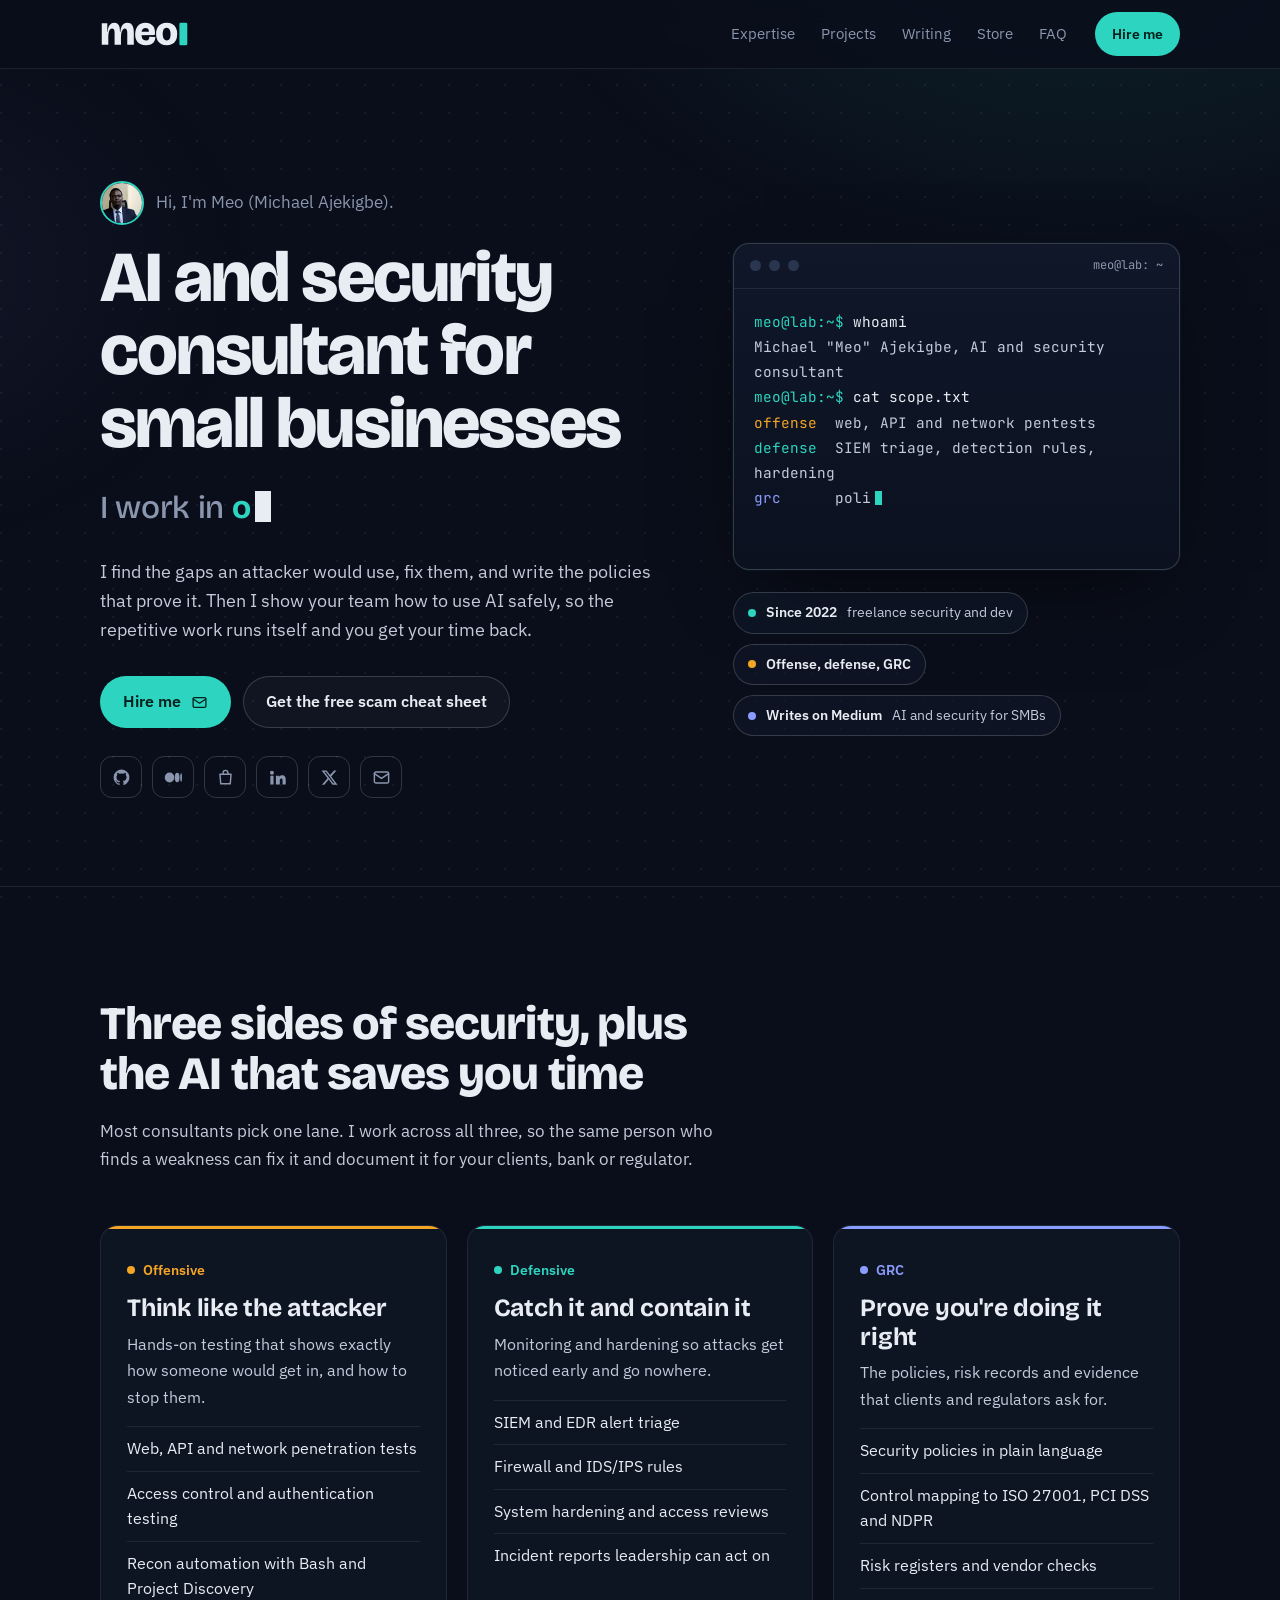
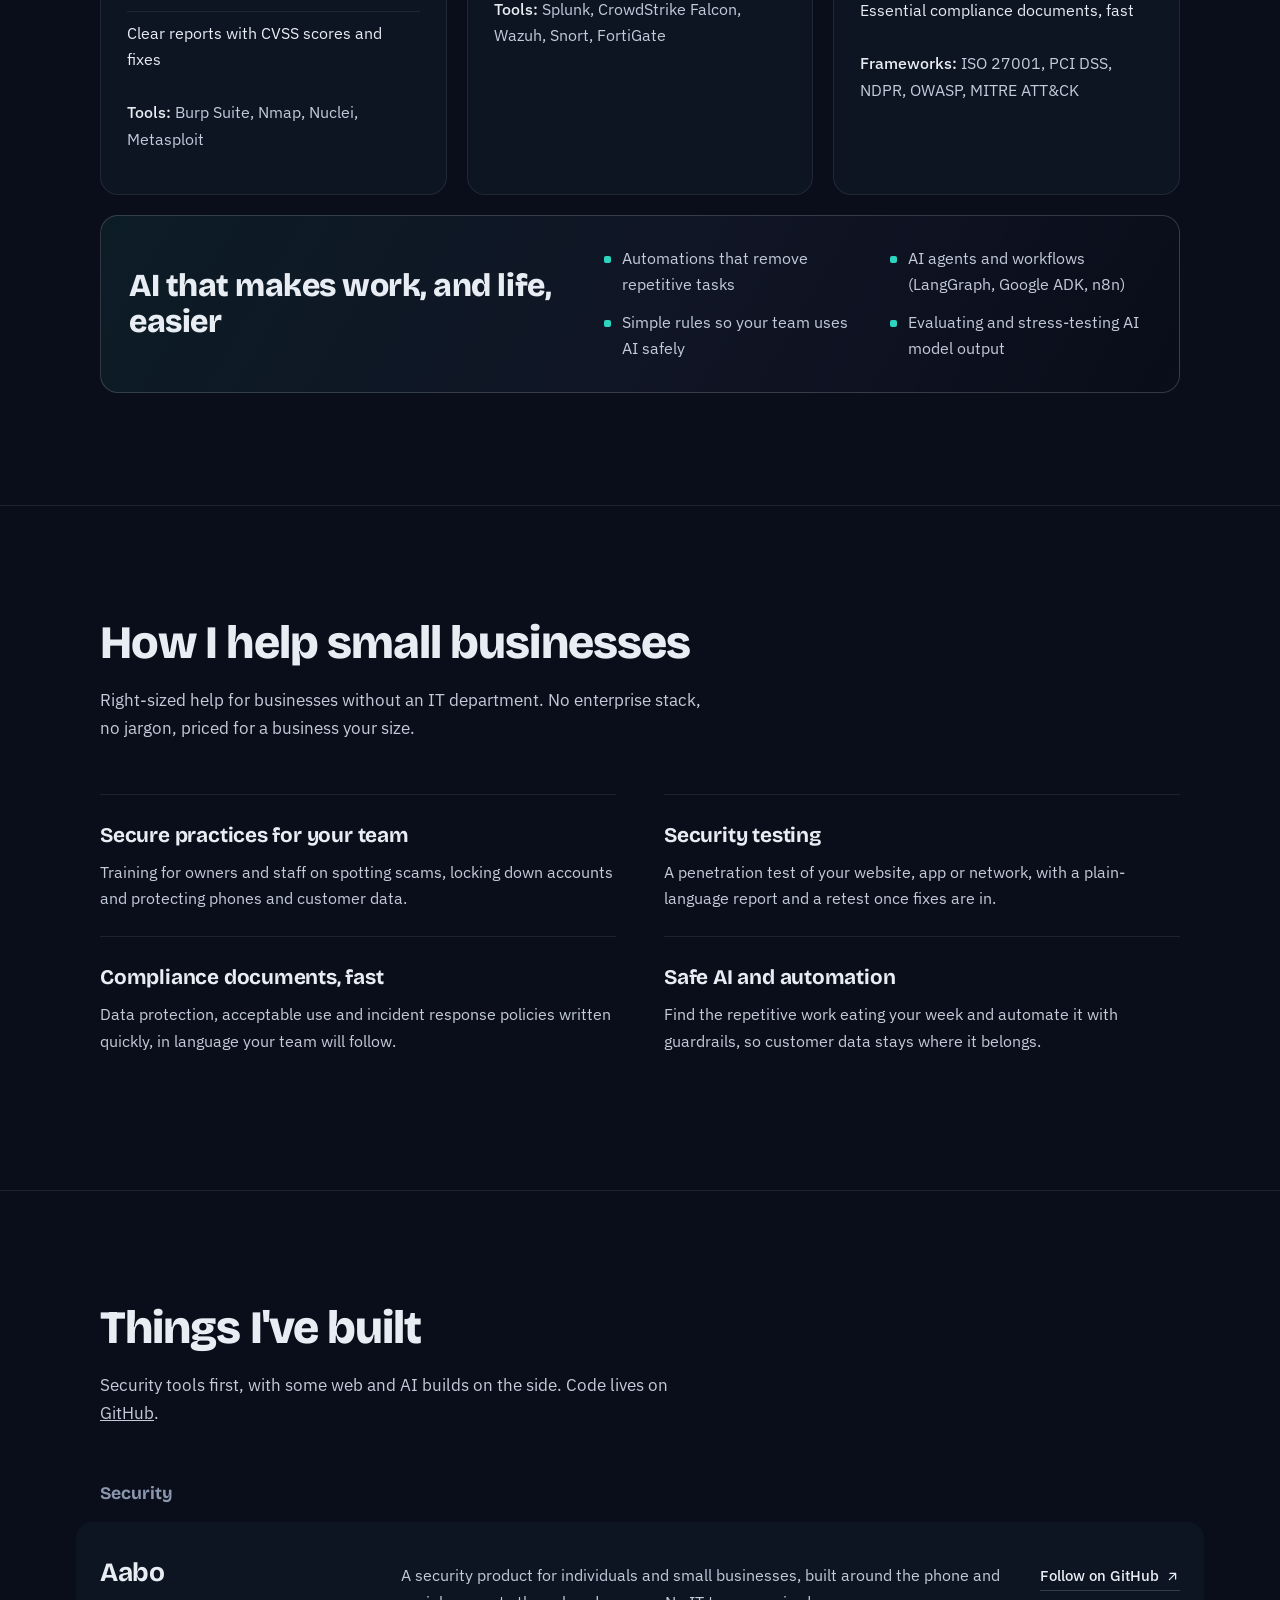
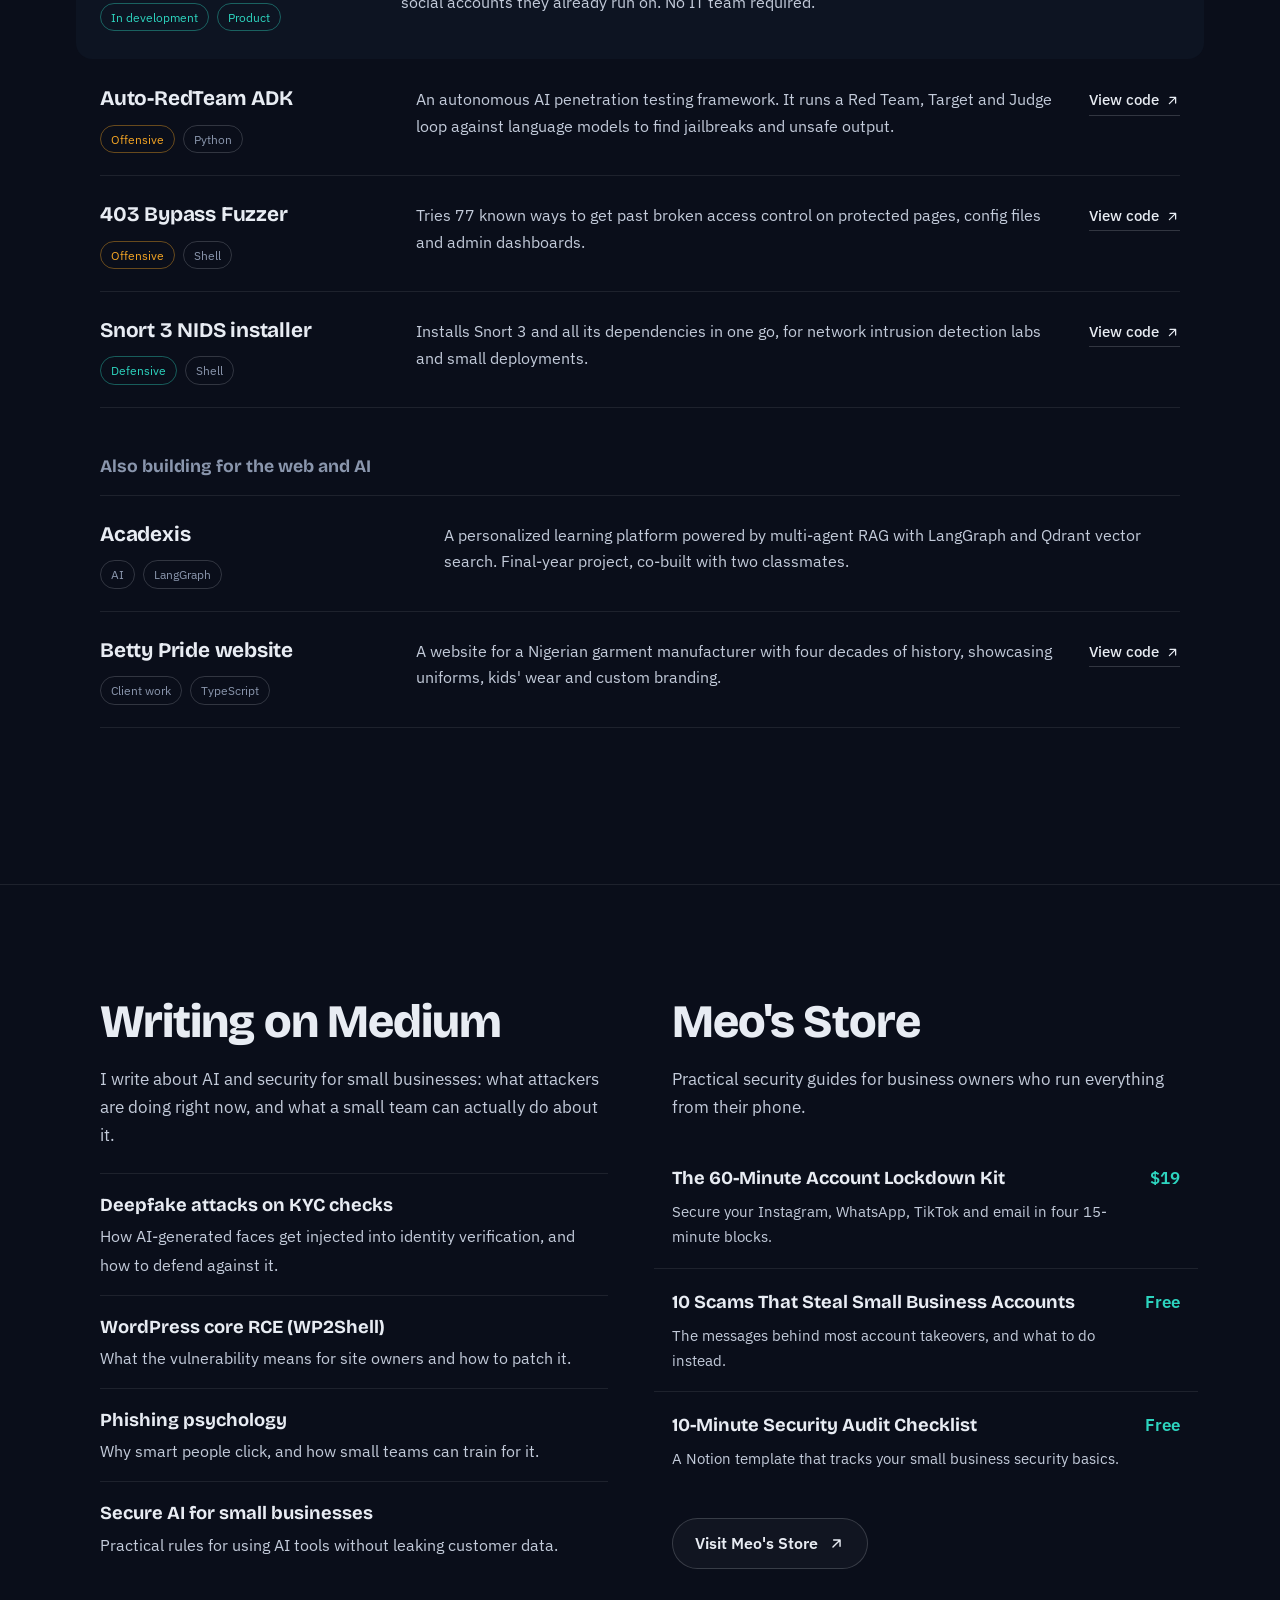
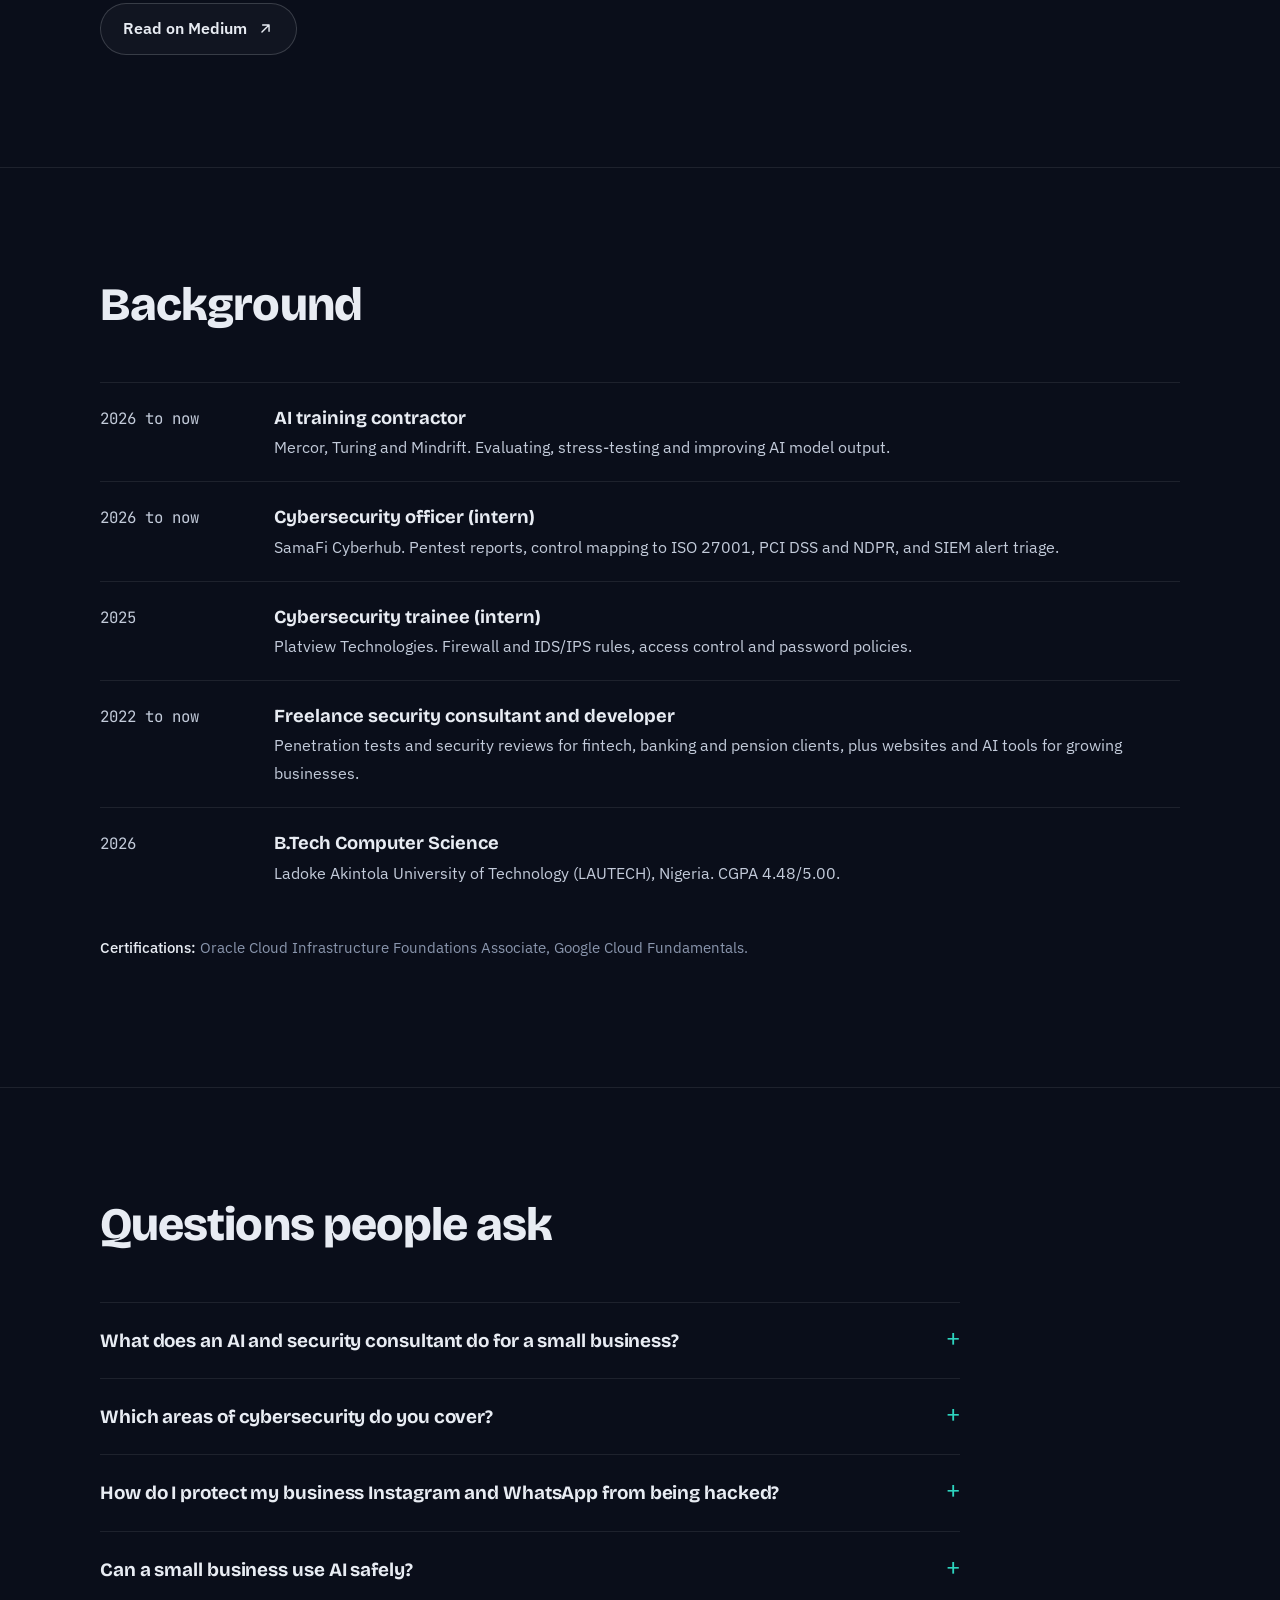
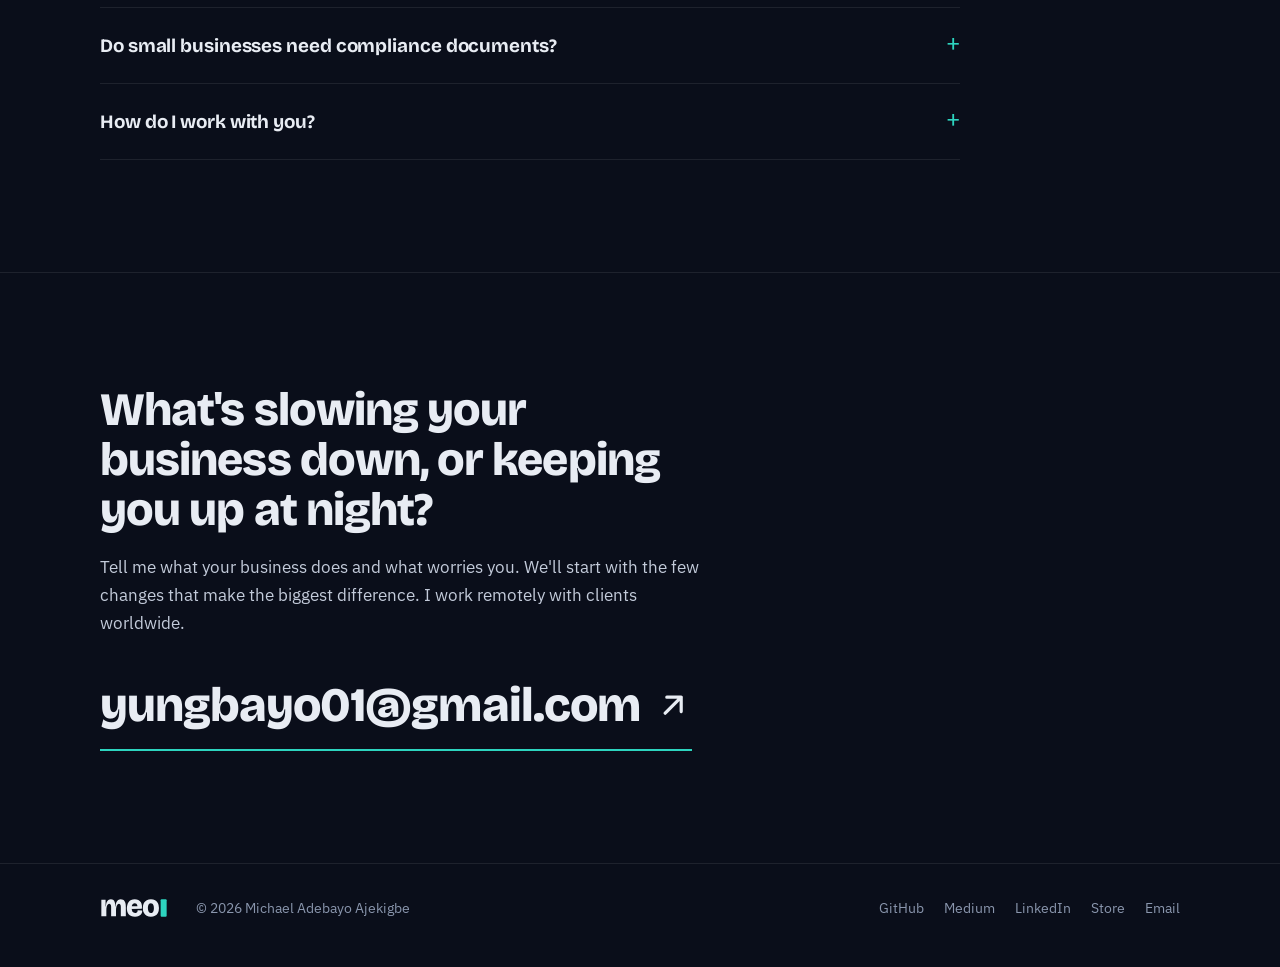
==== commit 9cfddc6b: "Fix SEO and AEO in the head, structured data and share images - Social preview: serve a 67 KB og-ima" ====
--- a/index.html
+++ b/index.html
@@ -6,7 +6,7 @@
 <title>Meo Ajekigbe | AI &amp; Security Consultant for Small Businesses</title>
 <meta name="description" content="Meo Ajekigbe is an AI and security consultant for small businesses: penetration testing, defensive security, GRC and compliance, and safe AI automation.">
 <link rel="canonical" href="https://devmeo.me/">
-<meta name="robots" content="index, follow, max-image-preview:large">
+<meta name="robots" content="index, follow, max-image-preview:large, max-snippet:-1, max-video-preview:-1">
 <meta name="author" content="Michael Adebayo Ajekigbe">
 <meta name="theme-color" content="#0A0E1A">
 <meta property="og:type" content="website">
@@ -14,21 +14,29 @@
 <meta property="og:site_name" content="Meo Ajekigbe">
 <meta property="og:title" content="Meo Ajekigbe | AI &amp; Security Consultant for Small Businesses">
 <meta property="og:description" content="Offensive security, defensive security, GRC and safe AI, sized for small businesses.">
-<meta property="og:image" content="https://devmeo.me/og-image.png">
+<meta property="og:image" content="https://devmeo.me/og-image.jpg">
+<meta property="og:image:secure_url" content="https://devmeo.me/og-image.jpg">
+<meta property="og:image:type" content="image/jpeg">
 <meta property="og:image:width" content="1200">
 <meta property="og:image:height" content="630">
+<meta property="og:image:alt" content="meo: AI and security consultant for small businesses. Offensive, defensive, GRC and safe AI. devmeo.me">
 <meta property="og:locale" content="en_US">
 <meta name="twitter:card" content="summary_large_image">
+<meta name="twitter:site" content="@AjekigbeMichael">
+<meta name="twitter:creator" content="@AjekigbeMichael">
 <meta name="twitter:title" content="Meo Ajekigbe | AI &amp; Security Consultant for Small Businesses">
 <meta name="twitter:description" content="Offensive security, defensive security, GRC and safe AI, sized for small businesses.">
-<meta name="twitter:image" content="https://devmeo.me/og-image.png">
-<link rel="icon" href="/favicon.svg" type="image/svg+xml">
-<link rel="apple-touch-icon" href="/apple-touch-icon.png">
+<meta name="twitter:image" content="https://devmeo.me/og-image.jpg">
+<meta name="twitter:image:alt" content="meo: AI and security consultant for small businesses. Offensive, defensive, GRC and safe AI. devmeo.me">
+<link rel="icon" href="/favicon.ico" sizes="48x48">
+<link rel="icon" href="/favicon.svg?v=20261008" type="image/svg+xml">
+<link rel="apple-touch-icon" href="/apple-touch-icon.png?v=20261008">
+<link rel="manifest" href="/site.webmanifest">
 <link rel="preconnect" href="https://fonts.googleapis.com">
 <link rel="preconnect" href="https://fonts.gstatic.com" crossorigin>
 <link href="https://fonts.googleapis.com/css2?family=Bricolage+Grotesque:opsz,wght@12..96,500;12..96,700;12..96,800&family=IBM+Plex+Sans:wght@400;500;600&family=JetBrains+Mono:wght@400;500&display=swap" rel="stylesheet">
-<script type="application/ld+json">{"@context": "https://schema.org", "@graph": [{"@type": "WebSite", "@id": "https://devmeo.me/#website", "url": "https://devmeo.me/", "name": "Meo Ajekigbe", "inLanguage": "en", "publisher": {"@id": "https://devmeo.me/#person"}}, {"@type": "Person", "@id": "https://devmeo.me/#person", "name": "Michael Adebayo Ajekigbe", "alternateName": ["Meo", "Meo Ajekigbe"], "jobTitle": "AI and Security Consultant", "url": "https://devmeo.me/", "image": "https://devmeo.me/og-image.png", "email": "mailto:yungbayo01@gmail.com", "description": "AI and security consultant for small businesses, working across offensive security, defensive security and GRC, and helping teams use AI safely to automate work.", "sameAs": ["https://github.com/meosbrand", "https://medium.com/@yungbayo01", "https://www.linkedin.com/in/michael-ajekigbe", "https://x.com/AjekigbeMichael", "https://devmeo.gumroad.com"], "knowsAbout": ["Penetration testing", "Offensive security", "Defensive security", "Security monitoring", "Governance, risk and compliance", "ISO 27001", "PCI DSS", "NDPR", "AI automation", "AI safety", "Small business cybersecurity", "Social media account security"], "alumniOf": {"@type": "CollegeOrUniversity", "name": "Ladoke Akintola University of Technology"}, "hasCredential": [{"@type": "EducationalOccupationalCredential", "name": "Oracle Cloud Infrastructure Foundations Associate"}, {"@type": "EducationalOccupationalCredential", "name": "Google Cloud Fundamentals"}]}, {"@type": "ProfessionalService", "@id": "https://devmeo.me/#service", "name": "Meo Ajekigbe, AI and Security Consulting", "url": "https://devmeo.me/", "image": "https://devmeo.me/og-image.png", "description": "Security testing, monitoring, compliance documents and safe AI automation for small businesses.", "provider": {"@id": "https://devmeo.me/#person"}, "areaServed": "Worldwide", "email": "yungbayo01@gmail.com", "serviceType": ["Penetration testing", "Security awareness training", "Compliance documentation", "AI automation", "Social media account security"]}, {"@type": "FAQPage", "mainEntity": [{"@type": "Question", "name": "What does an AI and security consultant do for a small business?", "acceptedAnswer": {"@type": "Answer", "text": "An AI and security consultant finds and fixes the easiest ways an attacker could get into your business, sets up simple policies and compliance documents, and shows your team how to use AI tools safely to save time. For a small business, that means the essentials that make the biggest difference, sized to your budget."}}, {"@type": "Question", "name": "Which areas of cybersecurity do you cover?", "acceptedAnswer": {"@type": "Answer", "text": "All three main areas. Offensive security (penetration testing of websites, APIs and networks), defensive security (monitoring, detection rules and hardening) and GRC (governance, risk and compliance: policies, risk registers and mapping to ISO 27001, PCI DSS and NDPR). One person can find a weakness, fix it and document it."}}, {"@type": "Question", "name": "How do I protect my business Instagram and WhatsApp from being hacked?", "acceptedAnswer": {"@type": "Answer", "text": "Secure the email and phone number behind each account first, then turn on two-factor authentication with a passkey or an authenticator app, never share a verification code with anyone, and check linked devices every month. The 60-Minute Account Lockdown Kit in Meo's Store walks through every setting step by step."}}, {"@type": "Question", "name": "Can a small business use AI safely?", "acceptedAnswer": {"@type": "Answer", "text": "Yes. Choose which AI tools your team is allowed to use, never paste customer, financial or password data into public AI tools, and have a person check anything AI writes before it reaches a customer. With those rules in place, AI can take over repetitive work like replies, reports and follow-ups."}}, {"@type": "Question", "name": "Do small businesses need compliance documents?", "acceptedAnswer": {"@type": "Answer", "text": "Most need a few: a data protection policy, acceptable use rules for staff and devices, and an incident response plan. Clients, banks and regulators increasingly ask for them, and laws like Nigeria's NDPR apply to businesses of every size. They can be written quickly and in plain language."}}, {"@type": "Question", "name": "How do I work with you?", "acceptedAnswer": {"@type": "Answer", "text": "Email yungbayo01@gmail.com with what your business does and what worries you most. We'll agree on the few changes that will make the biggest difference first. I work remotely with clients worldwide."}}]}]}</script>
-<link rel="stylesheet" href="/index.css?v=20261008">
+<script type="application/ld+json">{"@context": "https://schema.org", "@graph": [{"@type": "WebSite", "@id": "https://devmeo.me/#website", "url": "https://devmeo.me/", "name": "Meo Ajekigbe", "inLanguage": "en", "publisher": {"@id": "https://devmeo.me/#person"}, "description": "AI and security consultant for small businesses: penetration testing, defensive security, GRC and compliance, and safe AI automation."}, {"@type": "ProfilePage", "@id": "https://devmeo.me/#webpage", "url": "https://devmeo.me/", "name": "Meo Ajekigbe | AI & Security Consultant for Small Businesses", "description": "Meo Ajekigbe is an AI and security consultant for small businesses: penetration testing, defensive security, GRC and compliance, and safe AI automation.", "inLanguage": "en", "isPartOf": {"@id": "https://devmeo.me/#website"}, "mainEntity": {"@id": "https://devmeo.me/#person"}, "about": {"@id": "https://devmeo.me/#person"}, "primaryImageOfPage": {"@id": "https://devmeo.me/#portrait"}, "image": "https://devmeo.me/og-image.jpg", "dateModified": "2026-10-08"}, {"@type": "Person", "@id": "https://devmeo.me/#person", "name": "Michael Adebayo Ajekigbe", "alternateName": ["Meo", "Meo Ajekigbe"], "jobTitle": "AI and Security Consultant", "url": "https://devmeo.me/", "image": {"@type": "ImageObject", "@id": "https://devmeo.me/#portrait", "url": "https://devmeo.me/portrait.jpg", "contentUrl": "https://devmeo.me/portrait.jpg", "width": 800, "height": 1000, "caption": "Michael Meo Ajekigbe"}, "email": "mailto:yungbayo01@gmail.com", "description": "AI and security consultant for small businesses, working across offensive security, defensive security and GRC, and helping teams use AI safely to automate work.", "sameAs": ["https://github.com/meosbrand", "https://medium.com/@yungbayo01", "https://www.linkedin.com/in/michael-ajekigbe", "https://x.com/AjekigbeMichael", "https://devmeo.gumroad.com"], "knowsAbout": ["Penetration testing", "Offensive security", "Defensive security", "Security monitoring", "Governance, risk and compliance", "ISO 27001", "PCI DSS", "NDPR", "AI automation", "AI safety", "Small business cybersecurity", "Social media account security"], "alumniOf": {"@type": "CollegeOrUniversity", "name": "Ladoke Akintola University of Technology"}, "hasCredential": [{"@type": "EducationalOccupationalCredential", "name": "Oracle Cloud Infrastructure Foundations Associate"}, {"@type": "EducationalOccupationalCredential", "name": "Google Cloud Fundamentals"}], "givenName": "Michael", "familyName": "Ajekigbe", "mainEntityOfPage": {"@id": "https://devmeo.me/#webpage"}}, {"@type": "ProfessionalService", "@id": "https://devmeo.me/#service", "name": "Meo Ajekigbe, AI and Security Consulting", "url": "https://devmeo.me/", "image": "https://devmeo.me/og-image.jpg", "logo": "https://devmeo.me/icon-512.png", "description": "Security testing, monitoring, compliance documents and safe AI automation for small businesses.", "founder": {"@id": "https://devmeo.me/#person"}, "areaServed": "Worldwide", "email": "yungbayo01@gmail.com", "sameAs": ["https://devmeo.gumroad.com"], "knowsAbout": ["Penetration testing", "Security awareness training", "Compliance documentation", "AI automation", "Social media account security"], "hasOfferCatalog": {"@type": "OfferCatalog", "name": "Services for small businesses", "itemListElement": [{"@type": "Offer", "itemOffered": {"@type": "Service", "name": "Secure practices training", "description": "Training for owners and staff on spotting scams, locking down accounts and protecting phones and customer data.", "provider": {"@id": "https://devmeo.me/#person"}, "areaServed": "Worldwide"}}, {"@type": "Offer", "itemOffered": {"@type": "Service", "name": "Security testing", "description": "A penetration test of your website, app or network, with a plain-language report and a retest once fixes are in.", "provider": {"@id": "https://devmeo.me/#person"}, "areaServed": "Worldwide"}}, {"@type": "Offer", "itemOffered": {"@type": "Service", "name": "Compliance documents", "description": "Data protection, acceptable use and incident response policies written quickly, in language your team will follow.", "provider": {"@id": "https://devmeo.me/#person"}, "areaServed": "Worldwide"}}, {"@type": "Offer", "itemOffered": {"@type": "Service", "name": "Safe AI and automation", "description": "Find the repetitive work eating your week and automate it with guardrails, so customer data stays where it belongs.", "provider": {"@id": "https://devmeo.me/#person"}, "areaServed": "Worldwide"}}]}}, {"@type": "FAQPage", "@id": "https://devmeo.me/#faq", "isPartOf": {"@id": "https://devmeo.me/#webpage"}, "mainEntity": [{"@type": "Question", "name": "What does an AI and security consultant do for a small business?", "acceptedAnswer": {"@type": "Answer", "text": "An AI and security consultant finds and fixes the easiest ways an attacker could get into your business, sets up simple policies and compliance documents, and shows your team how to use AI tools safely to save time. For a small business, that means the essentials that make the biggest difference, sized to your budget."}}, {"@type": "Question", "name": "Which areas of cybersecurity do you cover?", "acceptedAnswer": {"@type": "Answer", "text": "All three main areas. Offensive security (penetration testing of websites, APIs and networks), defensive security (monitoring, detection rules and hardening) and GRC (governance, risk and compliance: policies, risk registers and mapping to ISO 27001, PCI DSS and NDPR). One person can find a weakness, fix it and document it."}}, {"@type": "Question", "name": "How do I protect my business Instagram and WhatsApp from being hacked?", "acceptedAnswer": {"@type": "Answer", "text": "Secure the email and phone number behind each account first, then turn on two-factor authentication with a passkey or an authenticator app, never share a verification code with anyone, and check linked devices every month. The 60-Minute Account Lockdown Kit in Meo's Store walks through every setting step by step."}}, {"@type": "Question", "name": "Can a small business use AI safely?", "acceptedAnswer": {"@type": "Answer", "text": "Yes. Choose which AI tools your team is allowed to use, never paste customer, financial or password data into public AI tools, and have a person check anything AI writes before it reaches a customer. With those rules in place, AI can take over repetitive work like replies, reports and follow-ups."}}, {"@type": "Question", "name": "Do small businesses need compliance documents?", "acceptedAnswer": {"@type": "Answer", "text": "Most need a few: a data protection policy, acceptable use rules for staff and devices, and an incident response plan. Clients, banks and regulators increasingly ask for them, and laws like Nigeria's NDPR apply to businesses of every size. They can be written quickly and in plain language."}}, {"@type": "Question", "name": "How do I work with you?", "acceptedAnswer": {"@type": "Answer", "text": "Email yungbayo01@gmail.com with what your business does and what worries you most. We'll agree on the few changes that will make the biggest difference first. I work remotely with clients worldwide."}}]}]}</script>
+<link rel="stylesheet" href="/index.css?v=20261008b">
 </head>
 <body>
 <a class="skip" href="#main">Skip to content</a>
@@ -52,7 +60,7 @@
 <section class="hero" id="top">
 <div class="wrap">
 <div>
-<p class="hello rise d1"><img class="me" src="/portrait.jpg" alt="Portrait of Michael Meo Ajekigbe" width="44" height="44">Hi, I'm Meo (Michael Ajekigbe).</p>
+<p class="hello rise d1"><img class="me" src="/portrait-sm.jpg" alt="Portrait of Michael Meo Ajekigbe" width="44" height="44" fetchpriority="high">Hi, I'm Meo (Michael Ajekigbe).</p>
 <h1 class="rise d2">AI and security consultant for small businesses</h1>
 <p class="typeline rise d3" aria-label="I work across offensive security, defensive security, GRC and compliance, and AI automation">
 <span class="lead" aria-hidden="true">I work in </span><span class="typed" id="typed" aria-hidden="true">offensive security</span><span class="caret" aria-hidden="true"></span>
@@ -162,22 +170,22 @@
 <h3 class="sub">Security</h3>
 <ul class="projects">
 <li class="proj featured">
-<div><h3>Aabo</h3><div class="meta"><span class="pill live">In development</span><span class="pill def">Product</span></div></div>
+<div><h4>Aabo</h4><div class="meta"><span class="pill live">In development</span><span class="pill def">Product</span></div></div>
 <p>A security product for individuals and small businesses, built around the phone and social accounts they already run on. No IT team required.</p>
 <a class="more" href="https://github.com/meosbrand/Aabo" target="_blank" rel="noopener">Follow on GitHub <svg viewBox="0 0 24 24" fill="none" stroke="currentColor" stroke-width="2" stroke-linecap="round" stroke-linejoin="round" aria-hidden="true"><path d="M7 17 17 7M8 7h9v9"/></svg></a>
 </li>
 <li class="proj">
-<div><h3>Auto-RedTeam ADK</h3><div class="meta"><span class="pill off">Offensive</span><span class="pill">Python</span></div></div>
+<div><h4>Auto-RedTeam ADK</h4><div class="meta"><span class="pill off">Offensive</span><span class="pill">Python</span></div></div>
 <p>An autonomous AI penetration testing framework. It runs a Red Team, Target and Judge loop against language models to find jailbreaks and unsafe output.</p>
 <a class="more" href="https://github.com/meosbrand/autonomous-ai-pentesting-tool" target="_blank" rel="noopener">View code <svg viewBox="0 0 24 24" fill="none" stroke="currentColor" stroke-width="2" stroke-linecap="round" stroke-linejoin="round" aria-hidden="true"><path d="M7 17 17 7M8 7h9v9"/></svg></a>
 </li>
 <li class="proj">
-<div><h3>403 Bypass Fuzzer</h3><div class="meta"><span class="pill off">Offensive</span><span class="pill">Shell</span></div></div>
+<div><h4>403 Bypass Fuzzer</h4><div class="meta"><span class="pill off">Offensive</span><span class="pill">Shell</span></div></div>
 <p>Tries 77 known ways to get past broken access control on protected pages, config files and admin dashboards.</p>
 <a class="more" href="https://github.com/meosbrand/403_bypass_fuzzer" target="_blank" rel="noopener">View code <svg viewBox="0 0 24 24" fill="none" stroke="currentColor" stroke-width="2" stroke-linecap="round" stroke-linejoin="round" aria-hidden="true"><path d="M7 17 17 7M8 7h9v9"/></svg></a>
 </li>
 <li class="proj">
-<div><h3>Snort 3 NIDS installer</h3><div class="meta"><span class="pill def">Defensive</span><span class="pill">Shell</span></div></div>
+<div><h4>Snort 3 NIDS installer</h4><div class="meta"><span class="pill def">Defensive</span><span class="pill">Shell</span></div></div>
 <p>Installs Snort 3 and all its dependencies in one go, for network intrusion detection labs and small deployments.</p>
 <a class="more" href="https://github.com/meosbrand/Snort3-installer-NIDS-" target="_blank" rel="noopener">View code <svg viewBox="0 0 24 24" fill="none" stroke="currentColor" stroke-width="2" stroke-linecap="round" stroke-linejoin="round" aria-hidden="true"><path d="M7 17 17 7M8 7h9v9"/></svg></a>
 </li>
@@ -185,12 +193,12 @@
 <h3 class="sub">Also building for the web and AI</h3>
 <ul class="projects">
 <li class="proj">
-<div><h3>Acadexis</h3><div class="meta"><span class="pill">AI</span><span class="pill">LangGraph</span></div></div>
+<div><h4>Acadexis</h4><div class="meta"><span class="pill">AI</span><span class="pill">LangGraph</span></div></div>
 <p>A personalized learning platform powered by multi-agent RAG with LangGraph and Qdrant vector search. Final-year project, co-built with two classmates.</p>
 <span></span>
 </li>
 <li class="proj">
-<div><h3>Betty Pride website</h3><div class="meta"><span class="pill">Client work</span><span class="pill">TypeScript</span></div></div>
+<div><h4>Betty Pride website</h4><div class="meta"><span class="pill">Client work</span><span class="pill">TypeScript</span></div></div>
 <p>A website for a Nigerian garment manufacturer with four decades of history, showcasing uniforms, kids' wear and custom branding.</p>
 <a class="more" href="https://github.com/meosbrand/Betty-Pride-site" target="_blank" rel="noopener">View code <svg viewBox="0 0 24 24" fill="none" stroke="currentColor" stroke-width="2" stroke-linecap="round" stroke-linejoin="round" aria-hidden="true"><path d="M7 17 17 7M8 7h9v9"/></svg></a>
 </li>
--- a/index.css
+++ b/index.css
@@ -101,7 +101,7 @@
 .sub{font-family:var(--display); font-weight:700; font-size:1.1rem; color:var(--fog); margin:0 0 14px; letter-spacing:0}
 .projects{list-style:none; margin:0 0 44px; padding:0; border-bottom:1px solid var(--line)}
 .proj{display:grid; grid-template-columns:minmax(180px, .9fr) 2fr auto; gap:24px; align-items:baseline; padding:22px 0; border-top:1px solid var(--line)}
-.proj h3{font-family:var(--display); font-weight:700; font-size:1.3rem; margin:0; letter-spacing:-.01em}
+.proj h4{font-family:var(--display); font-weight:700; font-size:1.3rem; margin:0; letter-spacing:-.01em}
 .proj p{margin:0; color:#C3CBDA; font-size:1rem}
 .meta{display:flex; flex-wrap:wrap; gap:8px; margin-top:8px}
 .pill{font-size:.78rem; padding:3px 10px; border-radius:999px; border:1px solid var(--line-2); color:var(--fog)}
@@ -111,7 +111,7 @@
 .more:hover{border-color:var(--teal); color:var(--teal)}
 .more svg{width:15px; height:15px}
 .featured{position:relative; padding:28px 24px; margin:0 -24px; border-radius:16px; background:var(--panel-2); border-top:1px solid transparent}
-.featured h3{font-size:1.65rem}
+.featured h4{font-size:1.65rem}
 .featured + .proj{border-top-color:transparent}
 /* Writing + store */
 .two{display:grid; grid-template-columns:1fr 1fr; gap:clamp(32px, 5vw, 64px)}
